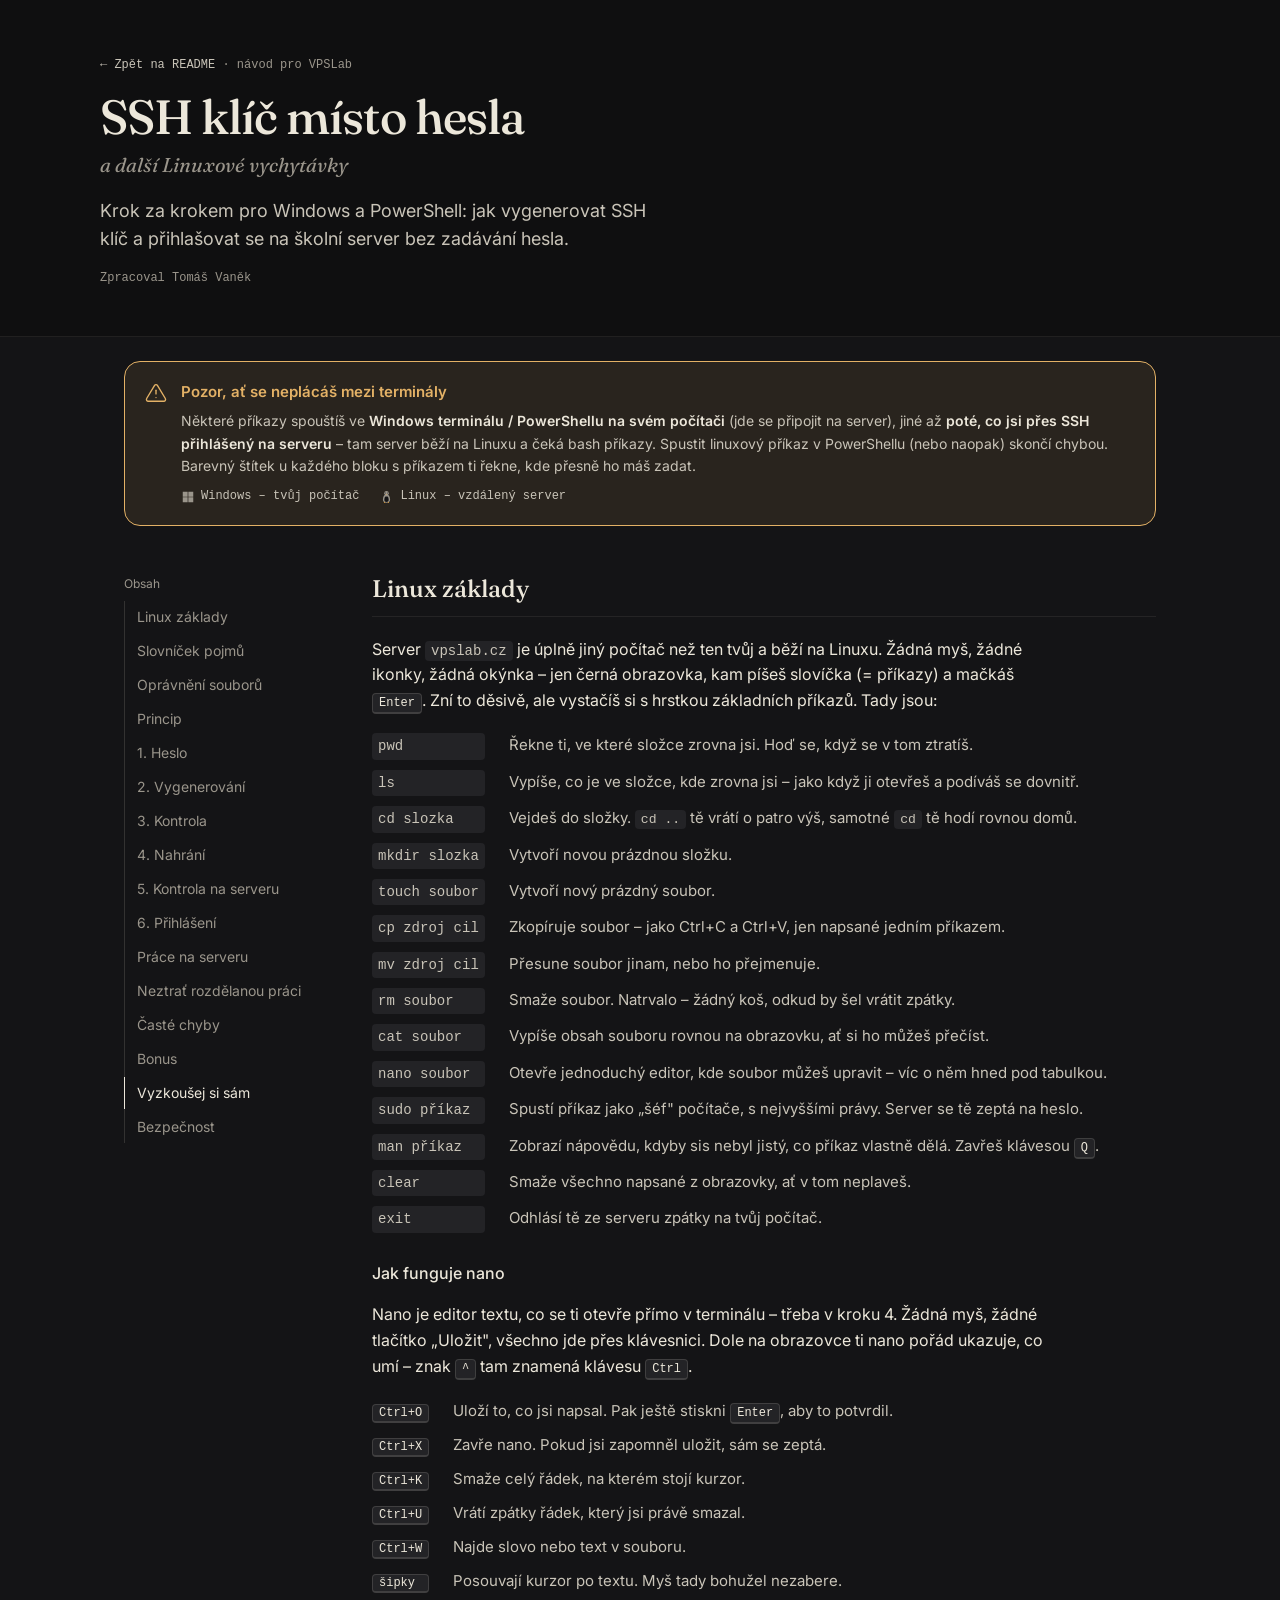
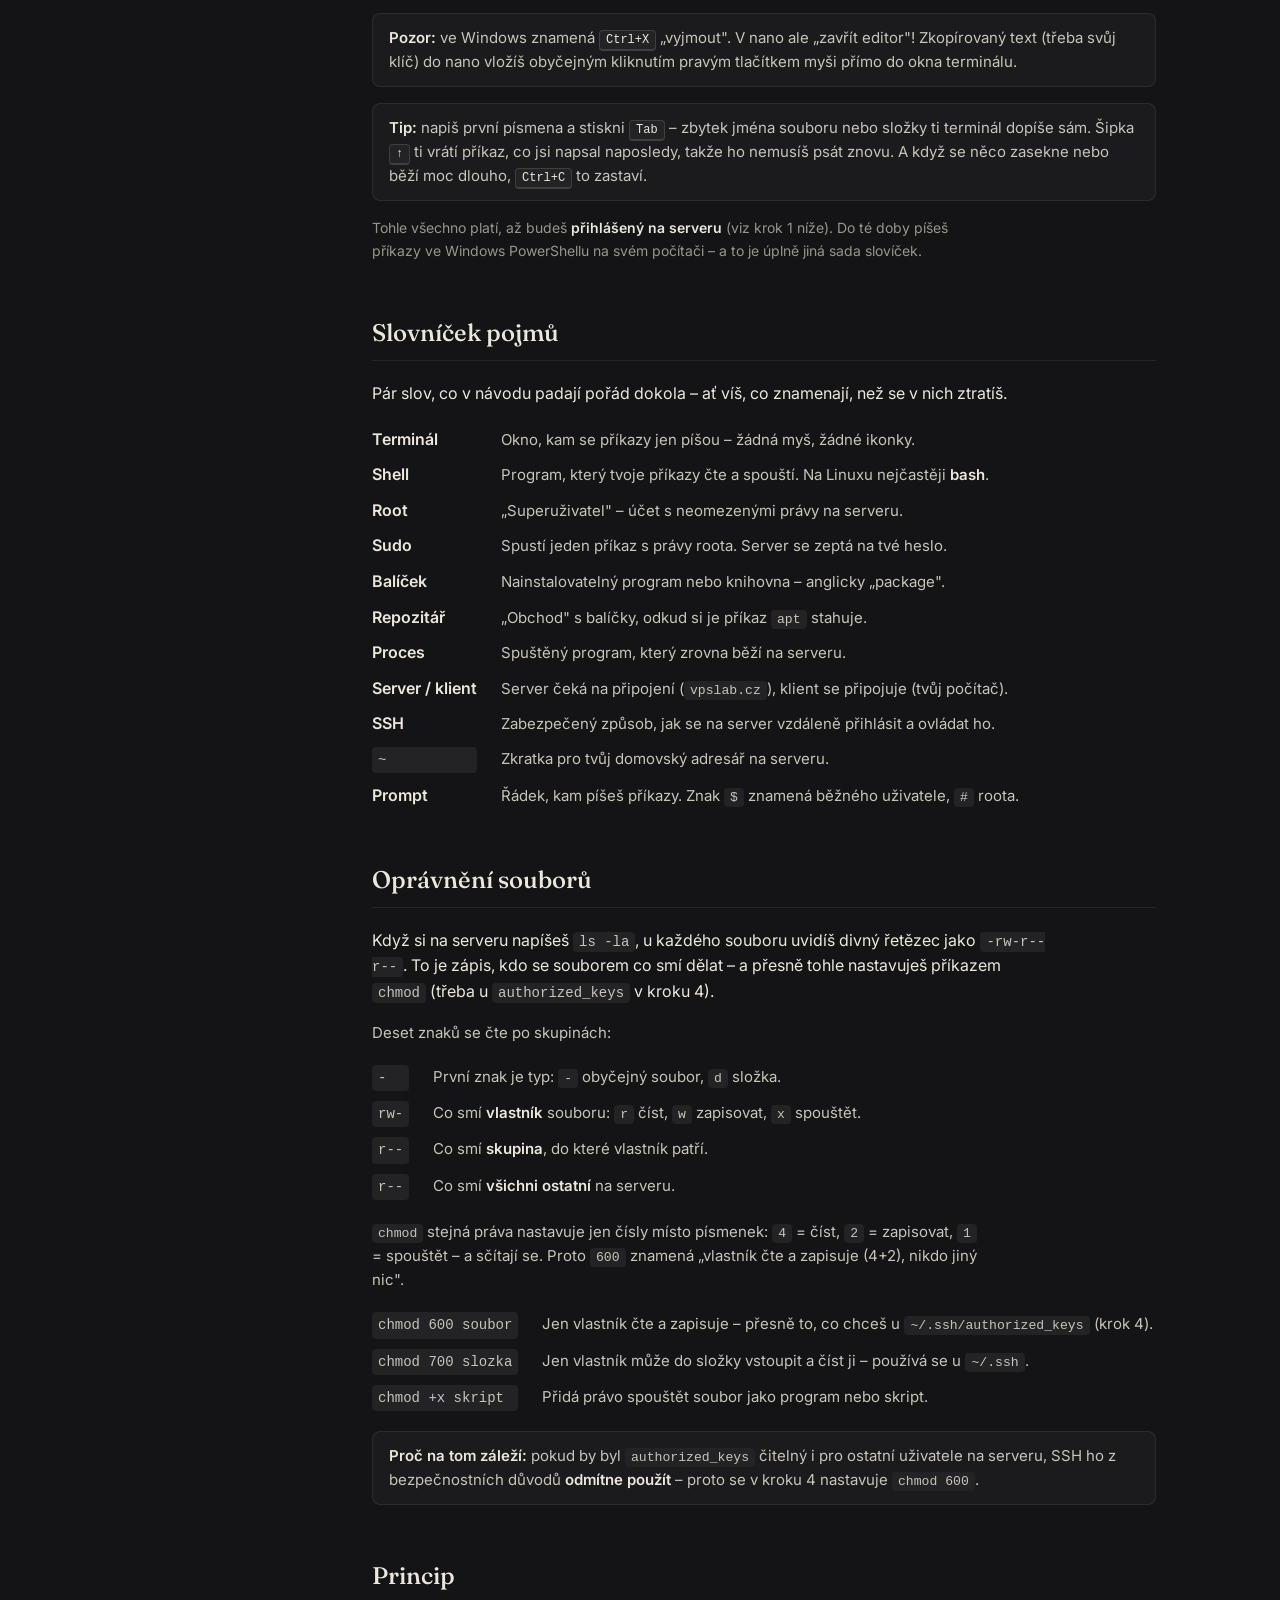
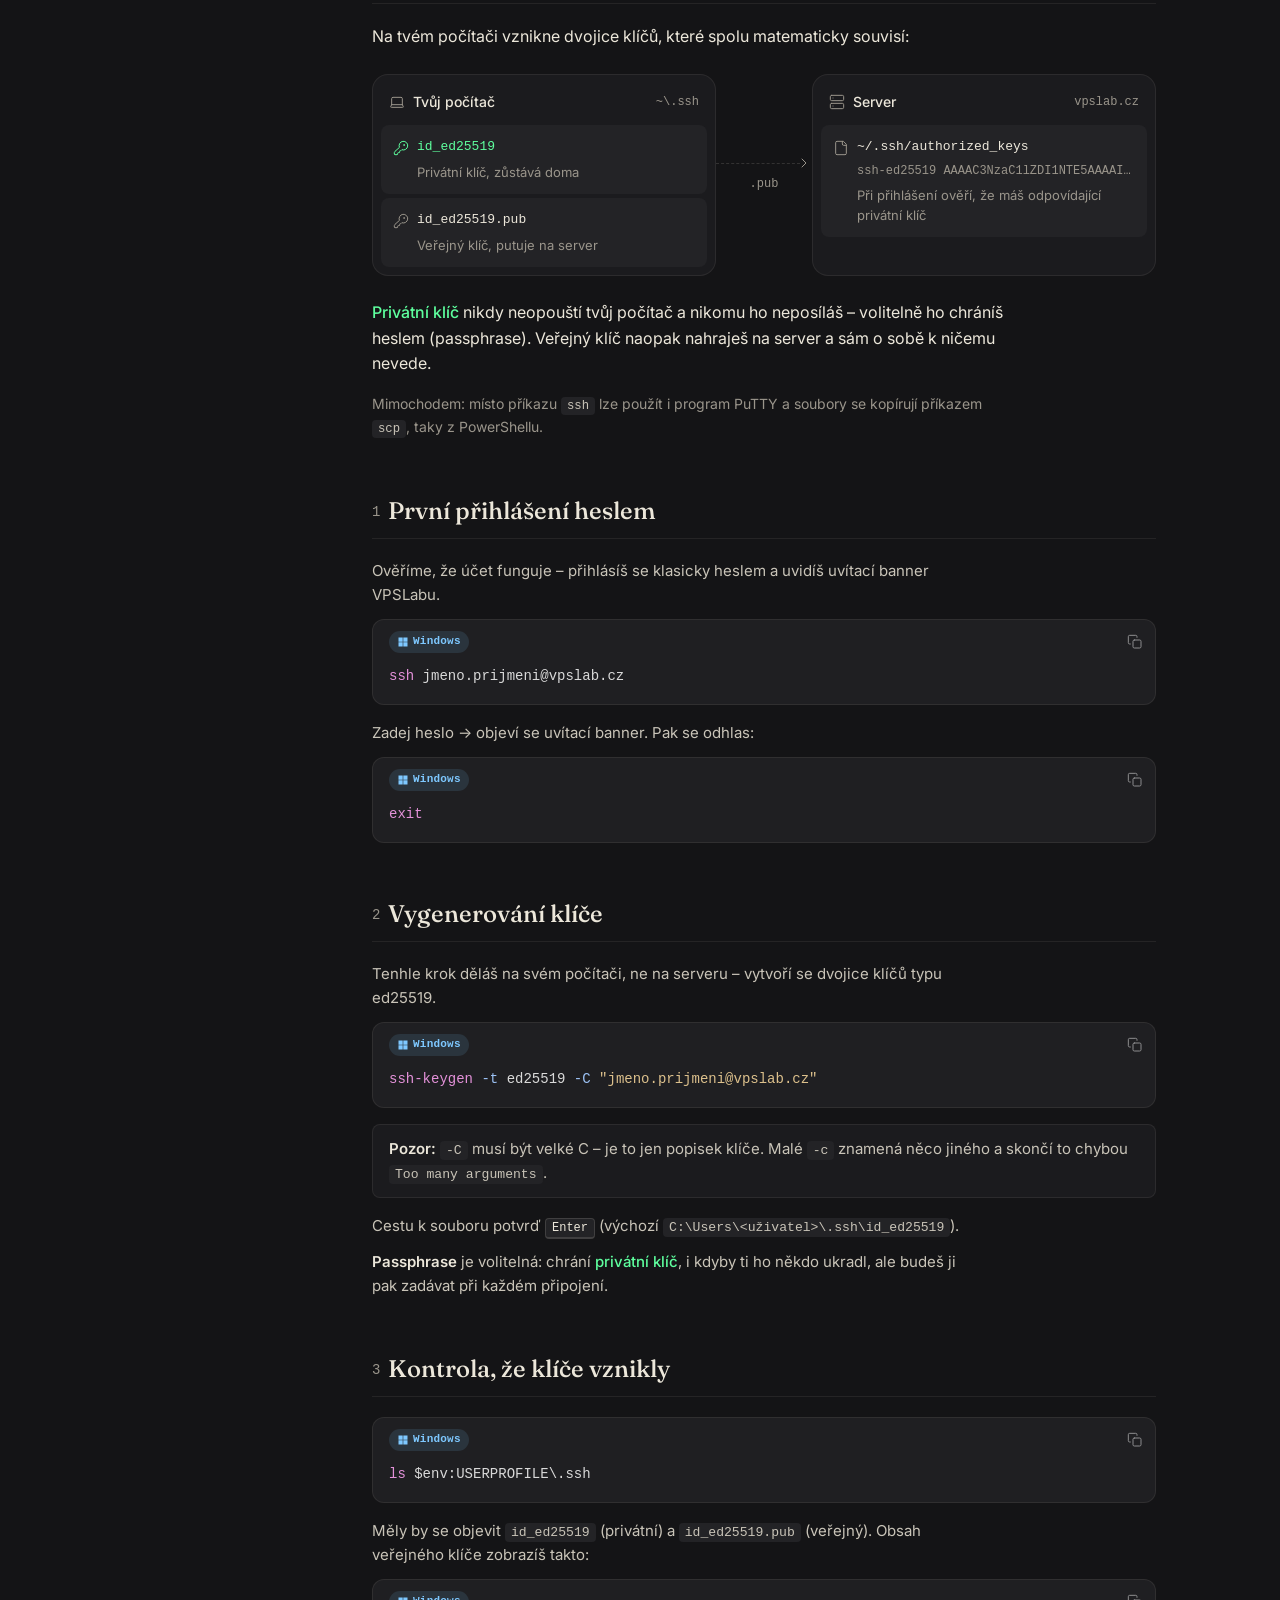
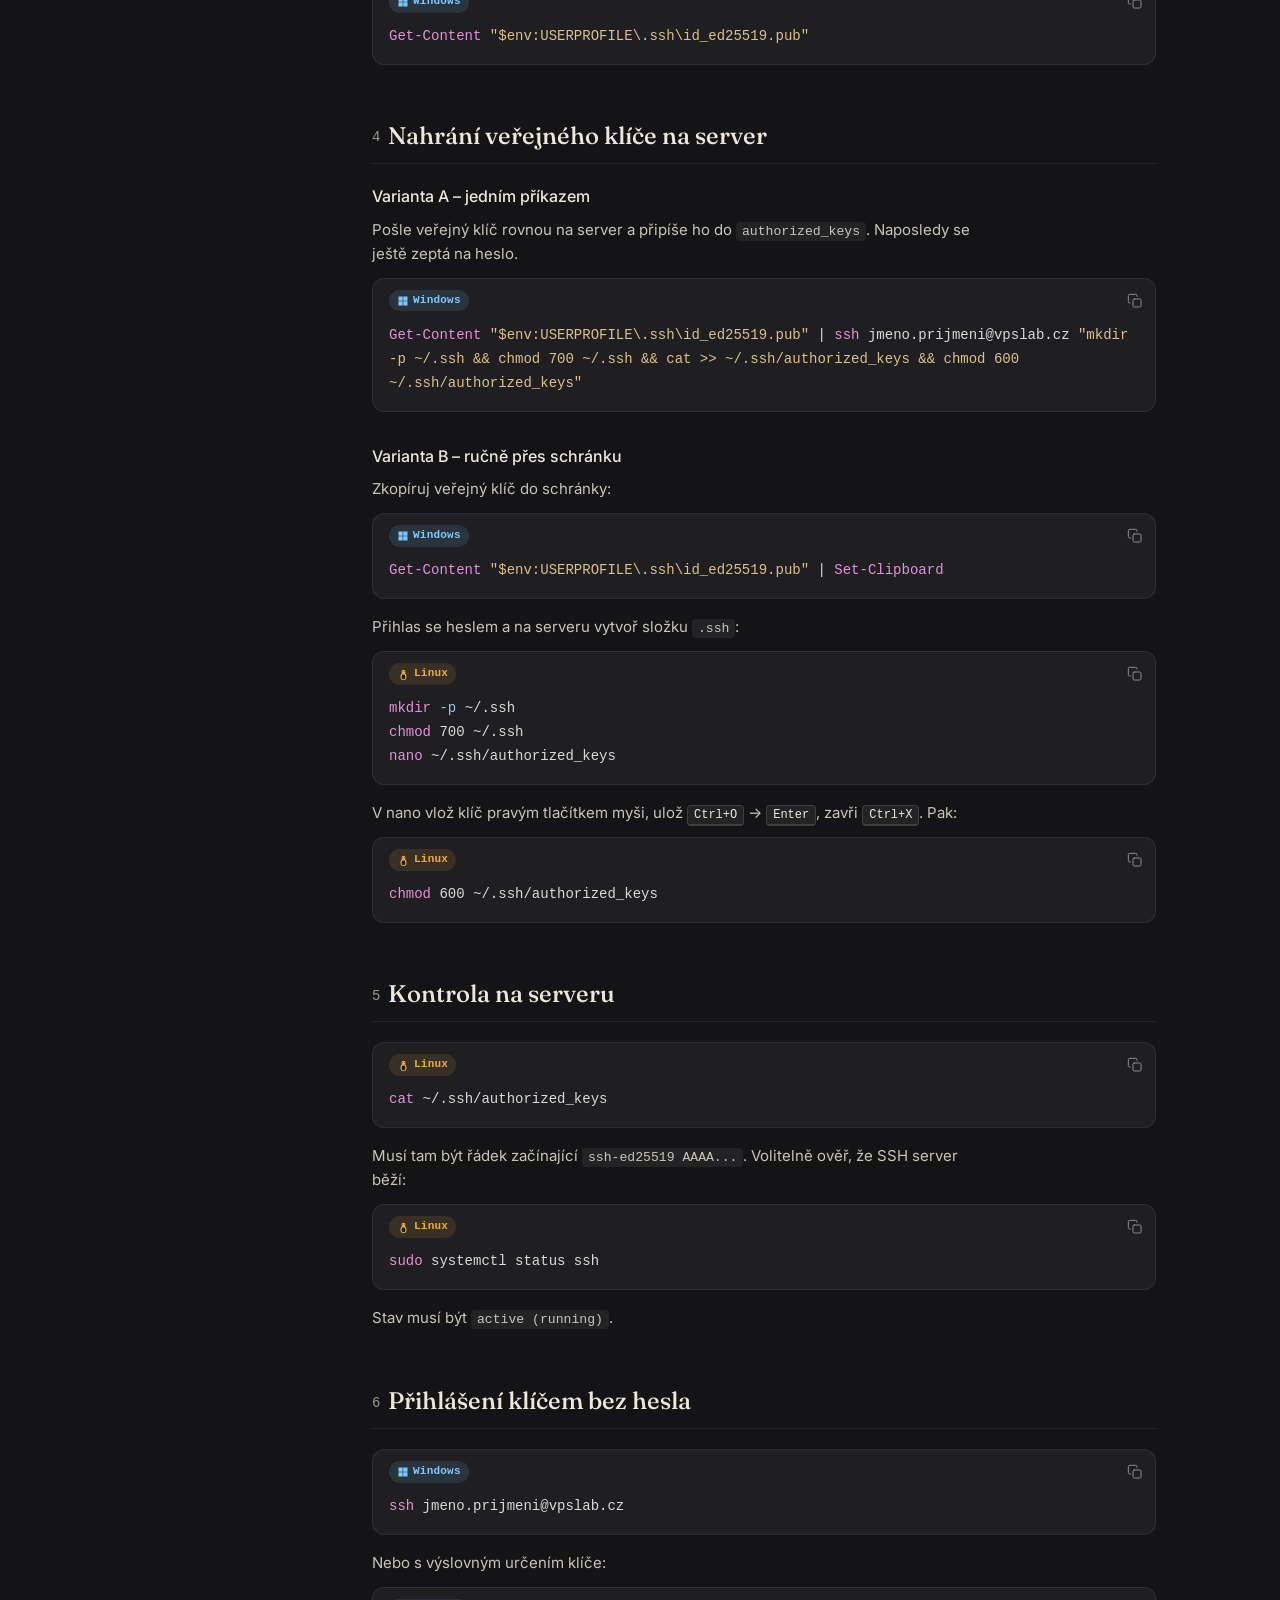
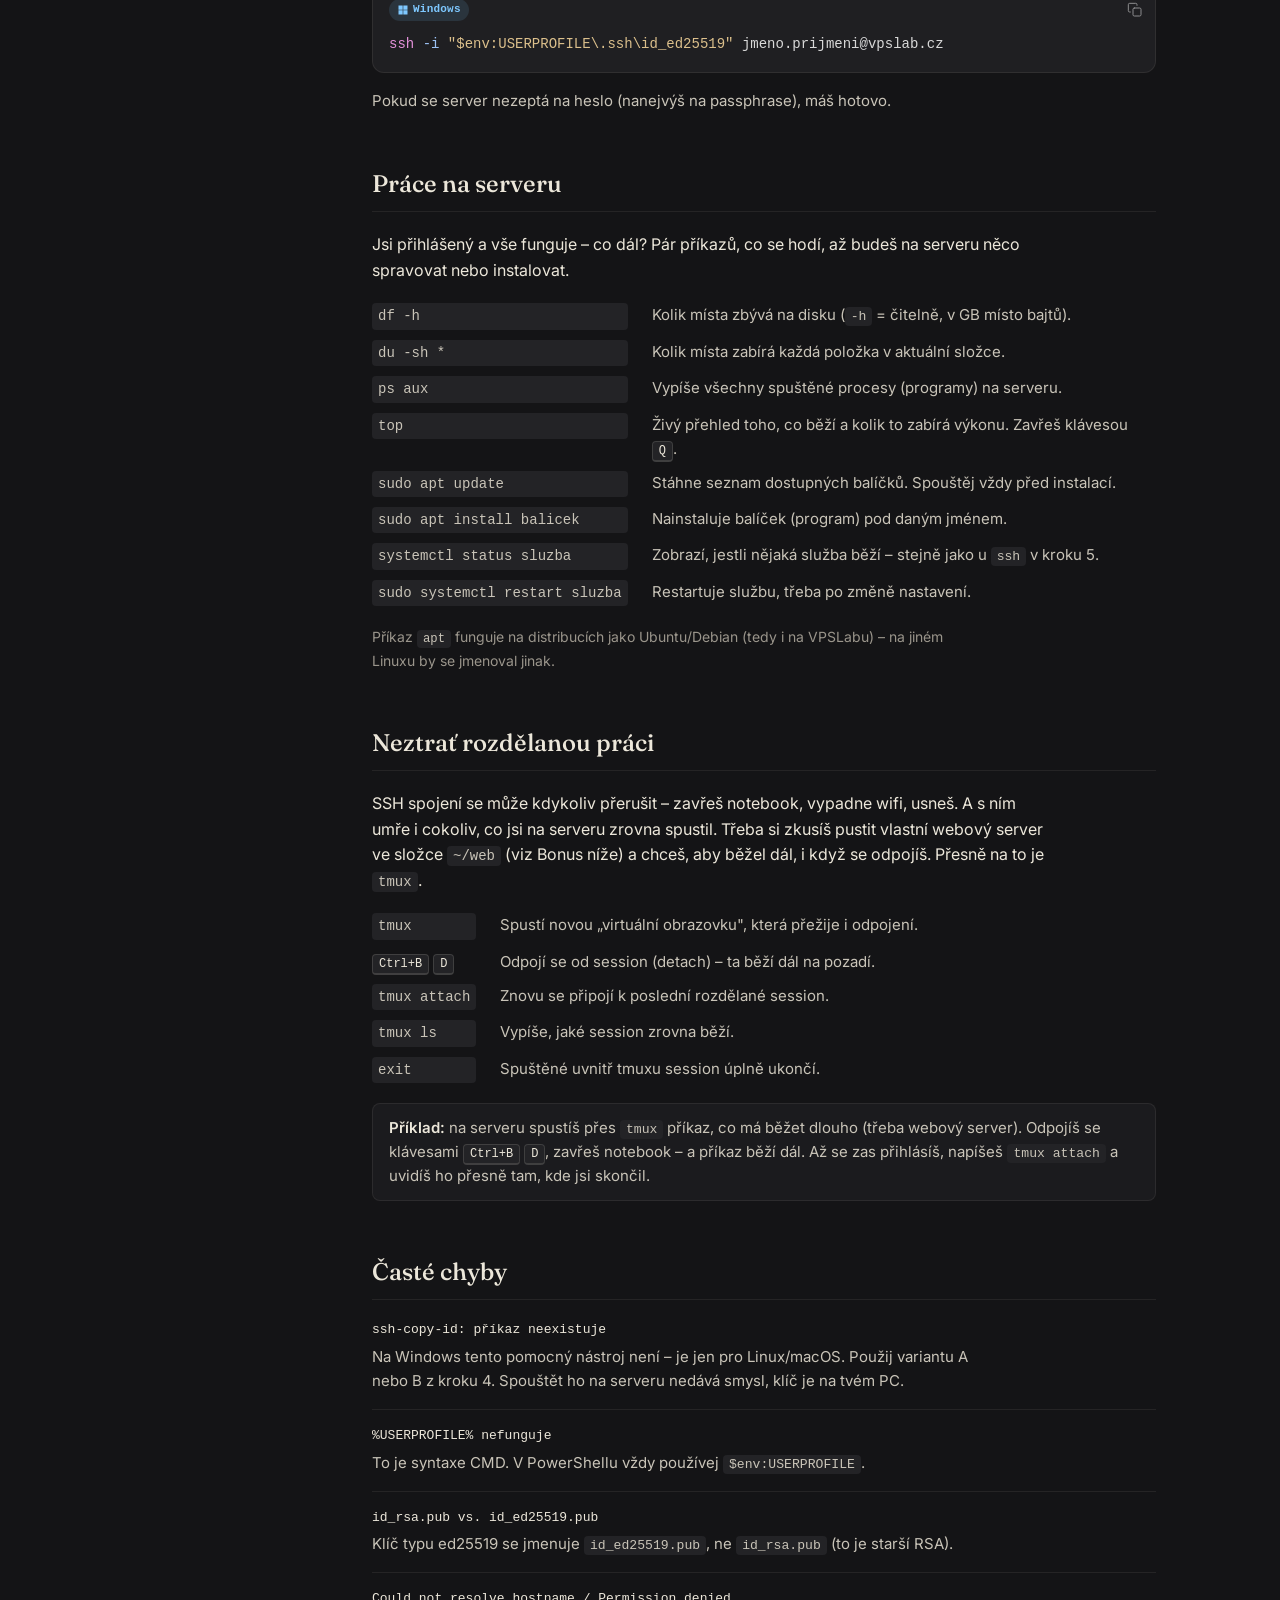
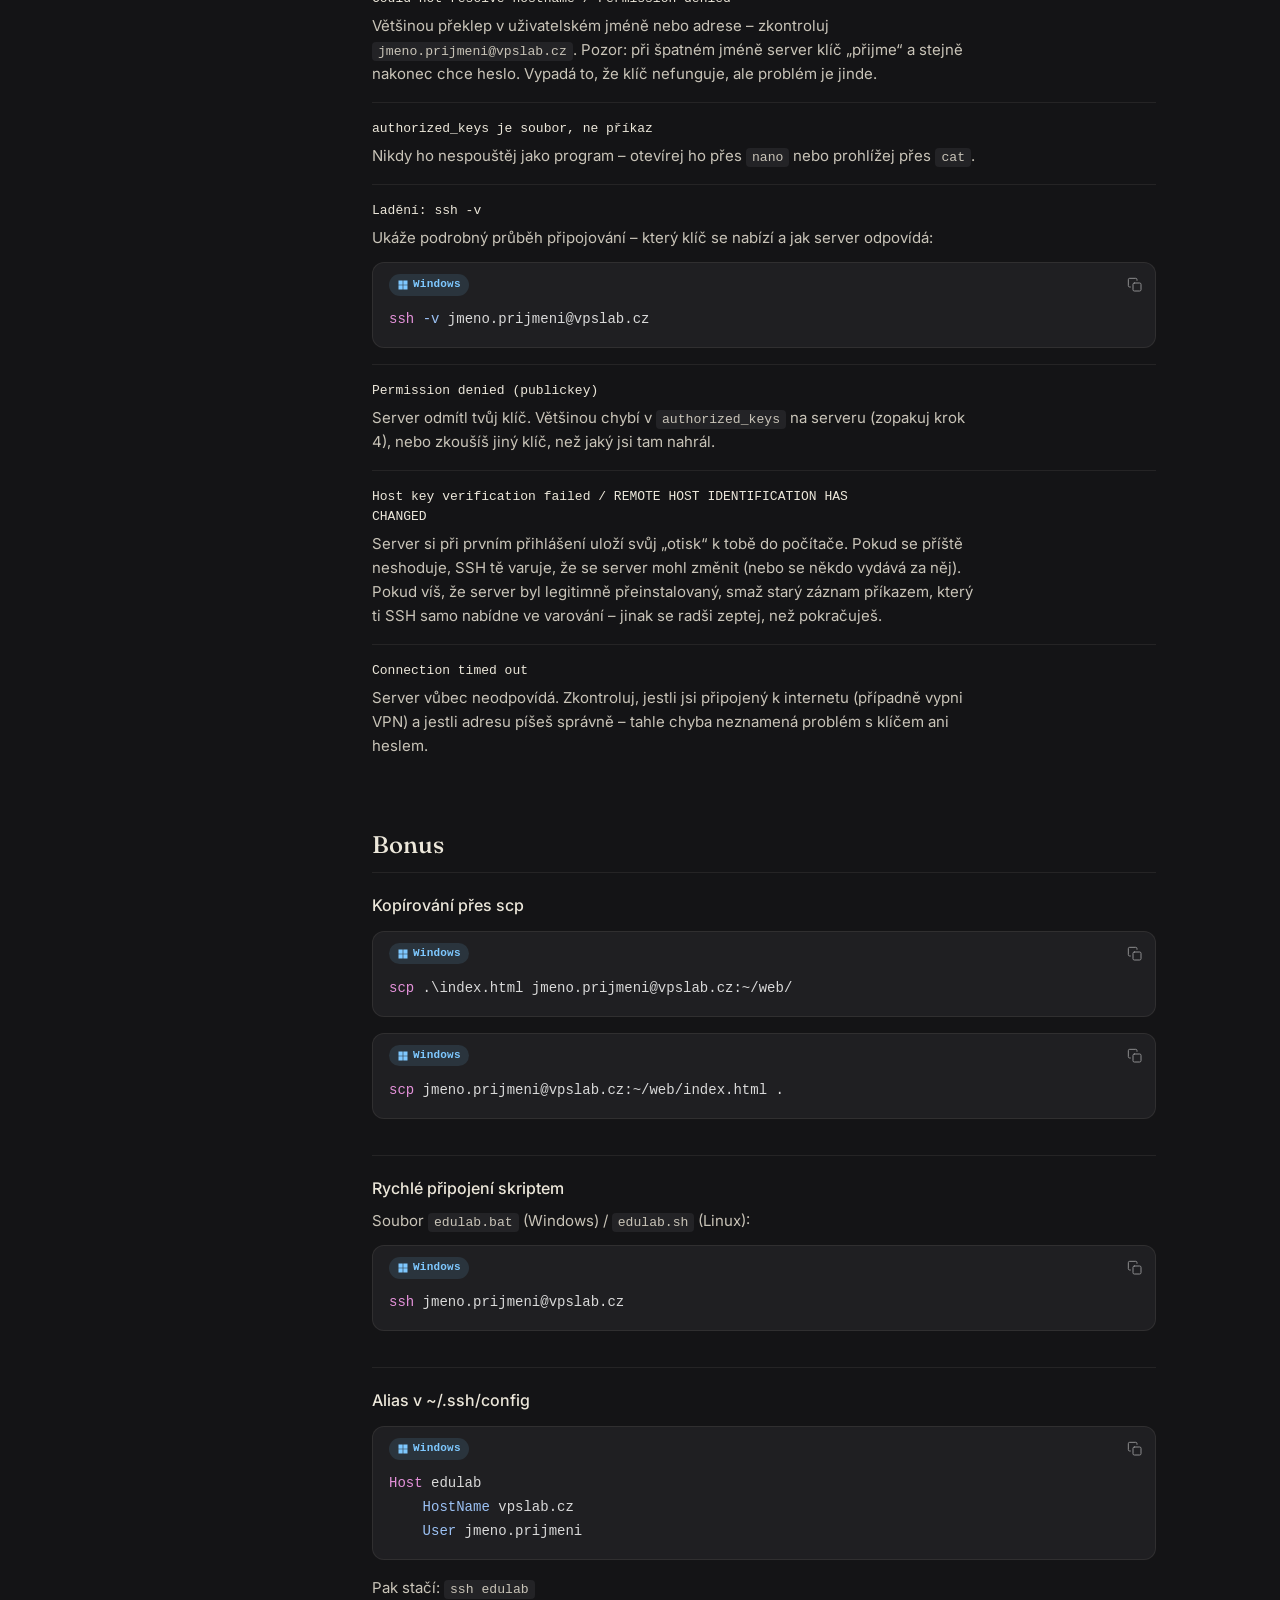
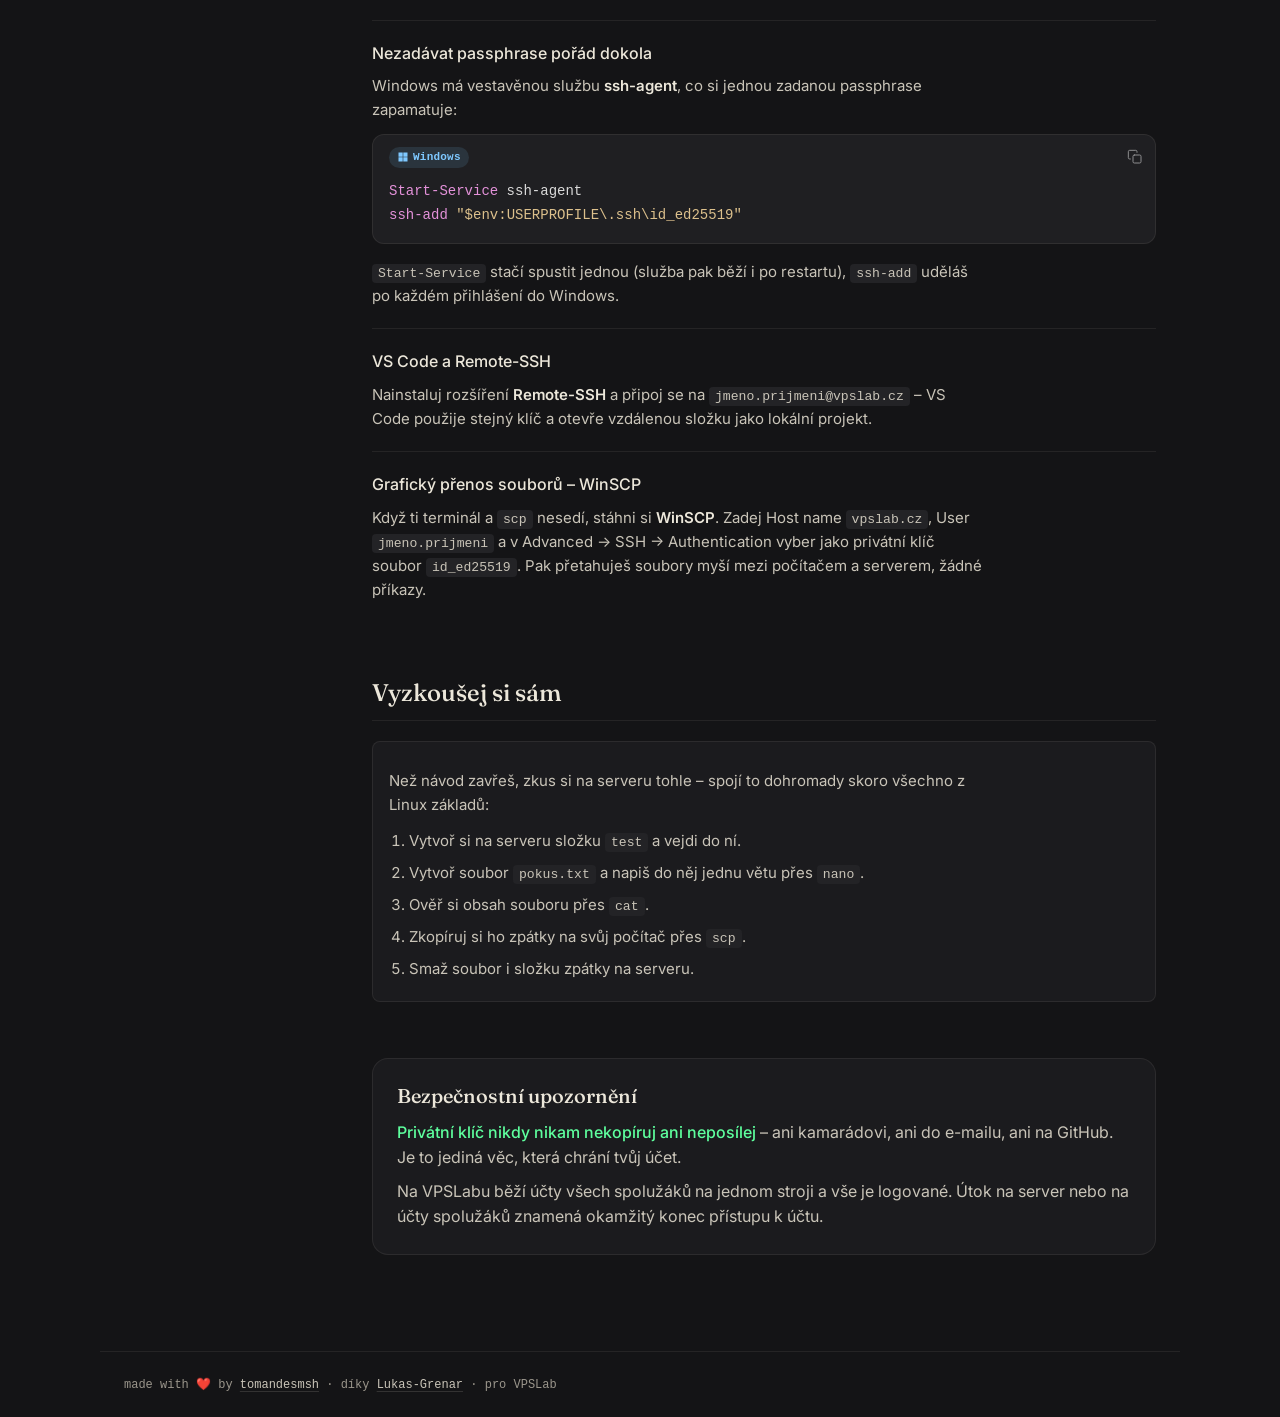
==== SSHKeys.html @ 783a57ec "Add tmux, ssh-agent, WinSCP, and a practice exercise section New "Neztrať rozdělanou práci" section " ====
<!DOCTYPE html>
<html lang="cs">
<head>
<meta charset="utf-8">
<meta name="viewport" content="width=device-width, initial-scale=1">
<title>SSH bez hesla</title>
<link rel="icon" type="image/svg+xml" href="favicon.svg">
<link rel="stylesheet" href="https://fonts.googleapis.com/css2?family=Fraunces:opsz,wght@9..144,500&family=Inter:wght@400;500;600&display=swap">
<style>
  :root{
    /* neutrální rampa, lehce teplá jako papírový tahák */
    --bg:#141416;
    --band:#0f0f10;
    --surface:#1b1b1e;
    --surface-2:#232326;
    --line:rgba(236,231,218,0.08);
    --line-strong:rgba(236,231,218,0.14);
    --text:#ece7da;
    --text-soft:#c9c4b8;
    --muted:#9a958b;

    /* podpis: zelená = privátní klíč, nic jiného */
    --priv:#5eff9e;
    --warn:#e3b166;
    --warn-soft:rgba(227,177,102,0.10);

    --code-bg:#1f1f22;
    --code-text:#d9d9d9;
    --code-muted:#8d8d8f;
    --code-kw:#e391d9;
    --code-flag:#9cc2f5;
    --code-str:#dcc08c;

    --max:1080px;
    --ease:cubic-bezier(0.22, 1, 0.36, 1);

    --sans:'Inter','Segoe UI', system-ui, sans-serif;
    --serif:'Fraunces', Georgia, serif;
    --mono:ui-monospace,'Cascadia Code', Consolas, monospace;
  }

  *{box-sizing:border-box;}
  html{background:var(--bg); scroll-behavior:smooth;}
  body{
    background:var(--bg);
    color:var(--text);
    font-family:var(--sans);
    font-size:16px;
    line-height:1.6;
    margin:0;
    -webkit-font-smoothing:antialiased;
  }

  a{color:var(--text); text-decoration-color:var(--line-strong); text-underline-offset:3px; transition:text-decoration-color .15s var(--ease);}
  a:hover{text-decoration-color:var(--text);}
  a:focus-visible, button:focus-visible{
    outline:2px solid var(--text);
    outline-offset:2px;
    border-radius:4px;
  }

  h1,h2,h3{
    font-family:var(--serif);
    font-weight:500;
    text-wrap:balance;
    color:var(--text);
    margin:0;
  }

  code.path{
    font-family:var(--mono);
    font-size:0.875em;
    background:var(--surface-2);
    padding:2px 6px;
    border-radius:4px;
    color:var(--text-soft);
  }

  kbd{
    font-family:var(--mono);
    font-size:12px;
    line-height:1;
    color:var(--text);
    background:var(--surface-2);
    border:1px solid var(--line-strong);
    border-bottom-width:2px;
    border-radius:4px;
    padding:2px 6px;
    white-space:nowrap;
  }

  /* ---------- hero band ---------- */
  .band{
    background:var(--band);
    border-bottom:1px solid var(--line);
    padding:56px 24px 48px;
  }
  .band-inner{
    max-width:var(--max);
    margin:0 auto;
  }
  .eyebrow{
    font-family:var(--mono);
    font-size:12px;
    color:var(--muted);
    margin:0 0 16px;
  }
  .eyebrow a{color:var(--text-soft); text-decoration:none;}
  .eyebrow a:hover{color:var(--text);}
  h1.title{
    font-size:clamp(36px, 4.4vw, 48px);
    line-height:1.08;
    letter-spacing:-0.02em;
    margin-bottom:6px;
  }
  p.subtitle{
    font-family:var(--serif);
    font-weight:400;
    font-style:italic;
    font-size:20px;
    color:var(--muted);
    margin:0 0 16px;
  }
  p.lede{
    font-size:18px;
    line-height:28px;
    color:var(--text-soft);
    max-width:36rem;
    margin:0;
  }
  p.byline{
    font-family:var(--mono);
    font-size:12px;
    color:var(--muted);
    margin:16px 0 0;
  }

  /* ---------- layout shell ---------- */
  .shell{
    display:grid;
    grid-template-columns: 200px minmax(0,1fr);
    gap:48px;
    max-width:var(--max);
    margin:0 auto;
    padding:48px 24px 96px;
    align-items:start;
  }
  @media (max-width: 880px){
    .shell{grid-template-columns:minmax(0,1fr); gap:32px; padding-top:32px;}
  }

  nav.toc{
    position:sticky;
    top:24px;
  }
  nav.toc .toc-label{
    font-size:12px;
    color:var(--muted);
    margin:0 0 8px;
  }
  nav.toc ol{
    list-style:none;
    margin:0;
    padding:0;
    display:flex;
    flex-direction:column;
    gap:2px;
    border-left:1px solid var(--line-strong);
  }
  nav.toc li{margin:0;}
  nav.toc a{
    display:block;
    font-size:14px;
    line-height:20px;
    padding:6px 0 6px 12px;
    margin-left:-1px;
    border-left:1px solid transparent;
    color:var(--muted);
    text-decoration:none;
    transition:color .15s var(--ease), border-color .15s var(--ease);
  }
  nav.toc a:hover{color:var(--text-soft);}
  nav.toc li.active a{
    color:var(--text);
    border-left-color:var(--text);
  }
  @media (max-width: 880px){
    nav.toc{position:static;}
    nav.toc ol{display:block; columns:2; column-gap:24px;}
  }

  main{min-width:0;}

  section{margin-top:56px; scroll-margin-top:24px;}
  section:first-child{margin-top:0;}
  section h2{
    font-size:24px;
    line-height:1.25;
    margin:0 0 20px;
    padding-bottom:12px;
    border-bottom:1px solid var(--line);
  }
  .num{
    font-family:var(--mono);
    font-size:14px;
    color:var(--muted);
    margin-right:8px;
    font-variant-numeric:tabular-nums;
    vertical-align:middle;
  }

  p{max-width:68ch;}
  ul{padding-left:20px;}
  li{margin-bottom:8px;}
  strong{color:var(--text); font-weight:600;}
  strong.priv{color:var(--priv); font-weight:500;}
  .aside{color:var(--muted); font-size:14px;}

  /* ---------- principle diagram (hlavní moment stránky) ---------- */
  .diagram{
    display:grid;
    grid-template-columns:minmax(0,1fr) 96px minmax(0,1fr);
    align-items:stretch;
    margin:24px 0 24px;
  }
  .machine{
    min-width:0;
    background:var(--surface);
    border:1px solid var(--line);
    border-radius:16px;
    padding:8px;
  }
  .machine-head{
    display:flex;
    align-items:center;
    gap:8px;
    padding:8px 8px 12px;
    font-size:14px;
    font-weight:500;
    color:var(--text);
  }
  .machine-head svg{color:var(--muted); flex:none;}
  .machine-head .host{margin-left:auto; font-family:var(--mono); font-size:12px; font-weight:400; color:var(--muted);}
  .file{
    background:var(--surface-2);
    border-radius:8px;
    padding:12px;
  }
  .file + .file{margin-top:4px;}
  .file-name{
    display:flex;
    align-items:center;
    gap:8px;
    font-family:var(--mono);
    font-size:13px;
    color:var(--text);
  }
  .file-name svg{flex:none; color:var(--muted);}
  .file.priv .file-name, .file.priv .file-name svg{color:var(--priv);}
  .file-note{
    font-size:13px;
    line-height:20px;
    color:var(--muted);
    margin:4px 0 0 24px;
  }
  .file-blob{
    font-family:var(--mono);
    font-size:12px;
    color:var(--muted);
    margin:4px 0 0 24px;
    white-space:nowrap;
    overflow:hidden;
    text-overflow:ellipsis;
  }
  .transfer{
    align-self:center;
    display:flex;
    flex-direction:column;
    align-items:center;
    gap:4px;
    color:var(--muted);
    font-family:var(--mono);
    font-size:12px;
    text-align:center;
  }
  .transfer .line{
    width:100%;
    display:flex;
    align-items:center;
  }
  .transfer .line::before{
    content:"";
    flex:1;
    border-top:1px dashed var(--line-strong);
  }
  .transfer .line svg{flex:none; margin-left:-4px;}
  @media (max-width: 640px){
    .diagram{grid-template-columns:minmax(0,1fr); gap:8px;}
    .transfer{flex-direction:row; justify-content:center; padding:4px 0;}
    .transfer .line{width:auto; transform:rotate(90deg);}
    .transfer .line::before{width:24px; flex:none;}
  }

  /* ---------- steps ---------- */
  .step{margin-bottom:32px;}
  .step:last-child{margin-bottom:0;}
  .step h3{
    font-family:var(--sans);
    font-weight:500;
    font-size:16px;
    margin:0 0 8px;
  }
  p.note{color:var(--text-soft); margin:0 0 12px; font-size:15px;}

  /* ---------- callouts ---------- */
  .callout{
    background:var(--surface);
    border:1px solid var(--line);
    padding:12px 16px;
    border-radius:8px;
    font-size:15px;
    color:var(--text-soft);
    margin:12px 0 16px;
  }

  /* ---------- Linux basics cheatsheet ---------- */
  .cmd-table{
    display:grid;
    grid-template-columns:auto 1fr;
    gap:10px 24px;
    margin:20px 0;
    align-items:baseline;
  }
  .cmd-table code.path{white-space:nowrap;}
  .cmd-table span{font-size:15px; color:var(--text-soft);}
  @media (max-width:560px){
    .cmd-table{grid-template-columns:1fr;}
    .cmd-table code.path{margin-top:6px;}
  }

  /* ---------- Windows/Linux mix-up warning ---------- */
  .os-warning{
    max-width:var(--max);
    margin:24px auto 0;
    padding:0 24px;
  }
  .os-warning .inner{
    display:flex;
    gap:14px;
    align-items:flex-start;
    background:var(--warn-soft);
    border:1px solid var(--warn);
    border-radius:16px;
    padding:18px 20px;
  }
  .os-warning .inner > svg{flex:none; margin-top:2px; color:var(--warn);}
  .os-warning h2{
    font-family:var(--sans);
    font-weight:600;
    font-size:15px;
    color:var(--warn);
    margin:0 0 6px;
  }
  .os-warning p{
    margin:0;
    font-size:14px;
    color:var(--text-soft);
    max-width:none;
  }
  .os-warning .legend{
    display:flex;
    gap:20px;
    margin-top:10px;
    flex-wrap:wrap;
  }
  .os-warning .legend span{
    display:inline-flex;
    align-items:center;
    gap:6px;
    font-family:var(--mono);
    font-size:12px;
    color:var(--text-soft);
  }
  .os-warning .legend svg{margin-top:0; color:var(--muted);}

  /* ---------- code block ---------- */
  .codeblock{
    background:var(--code-bg);
    border:1px solid var(--line);
    border-radius:12px;
    overflow:hidden;
    margin:12px 0 16px;
  }
  .codeblock .bar{
    display:flex;
    align-items:center;
    justify-content:space-between;
    padding:4px 4px 0 16px;
    height:40px;
    font-size:12px;
    color:var(--code-muted);
  }
  .codeblock .bar .tag{
    display:flex;
    align-items:center;
    gap:8px;
    font-family:var(--mono);
  }
  .codeblock .bar .tag .os-badge{
    display:inline-flex;
    align-items:center;
    gap:4px;
    padding:2px 8px;
    border-radius:999px;
    font-size:11px;
    font-weight:600;
    letter-spacing:0.02em;
  }
  .codeblock .bar .tag .os-badge.win{color:#7ec8ff; background:rgba(126,200,255,0.12);}
  .codeblock .bar .tag .os-badge.linux{color:#f2a93b; background:rgba(242,169,59,0.12);}
  .codeblock .bar .icons{display:flex; gap:4px;}
  .icon-btn{
    background:none;
    border:none;
    color:var(--code-muted);
    cursor:pointer;
    width:32px;
    height:32px;
    border-radius:8px;
    display:flex;
    align-items:center;
    justify-content:center;
    transition:color .15s var(--ease), background-color .15s var(--ease), transform .15s var(--ease);
  }
  .icon-btn:hover{color:var(--code-text); background:rgba(255,255,255,0.06);}
  .icon-btn:active{transform:scale(0.97);}
  .icon-btn.copied{color:var(--text);}
  .codeblock pre{
    margin:0;
    padding:4px 16px 16px;
    white-space:pre-wrap;
    word-break:break-word;
    font-family:var(--mono);
    font-size:14px;
    line-height:24px;
    color:var(--code-text);
  }
  .codeblock .k{color:var(--code-kw);}
  .codeblock .f{color:var(--code-flag);}
  .codeblock .s{color:var(--code-str);}
  .codeblock .m{color:var(--code-muted);}

  /* ---------- errors ---------- */
  .error-item{
    padding:16px 0;
    border-bottom:1px solid var(--line);
  }
  .error-item:first-of-type{padding-top:0;}
  .error-item:last-child{border-bottom:none;}
  .error-item .msg{
    font-family:var(--mono);
    font-size:13px;
    color:var(--text);
    margin:0 0 4px;
  }
  .error-item p{margin:0; font-size:15px; color:var(--text-soft);}
  .error-item .codeblock{margin-top:12px; margin-bottom:0;}

  /* ---------- bonus list ---------- */
  .bonus-card{
    padding:20px 0;
    border-bottom:1px solid var(--line);
  }
  .bonus-card:first-child{padding-top:0;}
  .bonus-card:last-child{border-bottom:none;}
  .bonus-card h3{font-family:var(--sans); font-weight:500; font-size:16px; margin:0 0 8px;}
  .bonus-card p{font-size:15px; color:var(--text-soft); margin:0;}
  .bonus-card .codeblock + p{margin-top:12px;}
  .bonus-card h3 + p{margin-bottom:12px;}
  .bonus-card h3 + p:last-child{margin-bottom:0;}

  /* ---------- final security note ---------- */
  .security{
    margin-top:56px;
    background:var(--surface);
    border:1px solid var(--line);
    border-radius:16px;
    padding:24px;
  }
  .security h2{border:none; padding:0; margin-bottom:12px; font-size:20px;}
  .security p{color:var(--text-soft); margin:0 0 8px; max-width:none;}
  .security p:last-child{margin-bottom:0;}

  footer{
    max-width:var(--max);
    margin:0 auto;
    padding:24px;
    color:var(--muted);
    font-family:var(--mono);
    font-size:12px;
    border-top:1px solid var(--line);
  }
  footer a{color:var(--text-soft);}

  @media (prefers-reduced-motion: reduce){
    *{transition:none !important; animation:none !important;}
    html{scroll-behavior:auto;}
  }
</style>
</head>
<body>

<div class="band">
  <div class="band-inner">
    <p class="eyebrow"><a href="index.html">&larr; Zpět na README</a> · návod pro VPSLab</p>
    <h1 class="title">SSH klíč místo hesla</h1>
    <p class="subtitle">a další Linuxové vychytávky</p>
    <p class="lede">Krok za krokem pro Windows a PowerShell: jak vygenerovat SSH klíč a přihlašovat se na školní server bez zadávání hesla.</p>
    <p class="byline">Zpracoval Tomáš Vaněk</p>
  </div>
</div>

<div class="os-warning">
  <div class="inner">
    <svg width="22" height="22" viewBox="0 0 24 24" fill="none" stroke="currentColor" stroke-width="1.5" stroke-linecap="round" stroke-linejoin="round" aria-hidden="true"><path d="M10.29 3.86L1.82 18a2 2 0 0 0 1.71 3h16.94a2 2 0 0 0 1.71-3L13.71 3.86a2 2 0 0 0-3.42 0z"></path><line x1="12" y1="9" x2="12" y2="13"></line><line x1="12" y1="17" x2="12.01" y2="17"></line></svg>
    <div>
      <h2>Pozor, ať se neplácáš mezi terminály</h2>
      <p>Některé příkazy spouštíš ve <strong>Windows terminálu / PowerShellu na svém počítači</strong> (jde se připojit na server), jiné až <strong>poté, co jsi přes SSH přihlášený na serveru</strong> – tam server běží na Linuxu a čeká bash příkazy. Spustit linuxový příkaz v PowerShellu (nebo naopak) skončí chybou. Barevný štítek u každého bloku s příkazem ti řekne, kde přesně ho máš zadat.</p>
      <div class="legend">
        <span>
          <svg width="14" height="14" viewBox="0 0 24 24" fill="currentColor" aria-hidden="true"><path d="M3 3h8.4v8.4H3V3zm9.6 0H21v8.4h-8.4V3zM3 12.6h8.4V21H3v-8.4zm9.6 0H21V21h-8.4v-8.4z"></path></svg>
          Windows – tvůj počítač
        </span>
        <span>
          <svg width="15" height="15" viewBox="0 0 24 24" aria-hidden="true"><path d="M8.3 10c-1.3 2-2 4.3-2 6.8 0 3.3 2.4 5.2 5.7 5.2s5.7-1.9 5.7-5.2c0-2.5-.7-4.8-2-6.8-1.1-.7-2.3-1-3.7-1s-2.6.3-3.7 1z" fill="currentColor"></path><circle cx="12" cy="6.8" r="3.6" fill="currentColor"></circle><path d="M9.4 12.8c-.6 1.4-.9 3-.9 4.4 0 2.2 1.4 3.6 3.5 3.6s3.5-1.4 3.5-3.6c0-1.4-.3-3-.9-4.4-.8-.5-1.6-.7-2.6-.7s-1.8.2-2.6.7z" style="fill:var(--bg)"></path><circle cx="10.2" cy="6.3" r="0.75" style="fill:var(--bg)"></circle><circle cx="13.8" cy="6.3" r="0.75" style="fill:var(--bg)"></circle><path d="M11.1 8.5h1.8l-.9 1.1z" fill="#f2a93b"></path><ellipse cx="9" cy="21.6" rx="1.3" ry="0.7" fill="#f2a93b"></ellipse><ellipse cx="15" cy="21.6" rx="1.3" ry="0.7" fill="#f2a93b"></ellipse></svg>
          Linux – vzdálený server
        </span>
      </div>
    </div>
  </div>
</div>

<div class="shell">
  <nav class="toc" aria-label="Obsah">
    <p class="toc-label">Obsah</p>
    <ol>
      <li><a href="#linux-zaklady">Linux základy</a></li>
      <li><a href="#slovnicek">Slovníček pojmů</a></li>
      <li><a href="#opravneni">Oprávnění souborů</a></li>
      <li><a href="#princip">Princip</a></li>
      <li><a href="#krok1">1. Heslo</a></li>
      <li><a href="#krok2">2. Vygenerování</a></li>
      <li><a href="#krok3">3. Kontrola</a></li>
      <li><a href="#krok4">4. Nahrání</a></li>
      <li><a href="#krok5">5. Kontrola na serveru</a></li>
      <li><a href="#krok6">6. Přihlášení</a></li>
      <li><a href="#sprava-serveru">Práce na serveru</a></li>
      <li><a href="#tmux">Neztrať rozdělanou práci</a></li>
      <li><a href="#chyby">Časté chyby</a></li>
      <li><a href="#bonus">Bonus</a></li>
      <li><a href="#cviceni">Vyzkoušej si sám</a></li>
      <li><a href="#bezpecnost">Bezpečnost</a></li>
    </ol>
  </nav>

  <main>

    <section id="linux-zaklady">
      <h2>Linux základy</h2>
      <p>Server <code class="path">vpslab.cz</code> je úplně jiný počítač než ten tvůj a běží na Linuxu. Žádná myš, žádné ikonky, žádná okýnka – jen černá obrazovka, kam píšeš slovíčka (= příkazy) a mačkáš <kbd>Enter</kbd>. Zní to děsivě, ale vystačíš si s hrstkou základních příkazů. Tady jsou:</p>

      <div class="cmd-table">
        <code class="path">pwd</code><span>Řekne ti, ve které složce zrovna jsi. Hoď se, když se v tom ztratíš.</span>
        <code class="path">ls</code><span>Vypíše, co je ve složce, kde zrovna jsi – jako když ji otevřeš a podíváš se dovnitř.</span>
        <code class="path">cd slozka</code><span>Vejdeš do složky. <code class="path">cd ..</code> tě vrátí o patro výš, samotné <code class="path">cd</code> tě hodí rovnou domů.</span>
        <code class="path">mkdir slozka</code><span>Vytvoří novou prázdnou složku.</span>
        <code class="path">touch soubor</code><span>Vytvoří nový prázdný soubor.</span>
        <code class="path">cp zdroj cil</code><span>Zkopíruje soubor – jako Ctrl+C a Ctrl+V, jen napsané jedním příkazem.</span>
        <code class="path">mv zdroj cil</code><span>Přesune soubor jinam, nebo ho přejmenuje.</span>
        <code class="path">rm soubor</code><span>Smaže soubor. Natrvalo – žádný koš, odkud by šel vrátit zpátky.</span>
        <code class="path">cat soubor</code><span>Vypíše obsah souboru rovnou na obrazovku, ať si ho můžeš přečíst.</span>
        <code class="path">nano soubor</code><span>Otevře jednoduchý editor, kde soubor můžeš upravit – víc o něm hned pod tabulkou.</span>
        <code class="path">sudo příkaz</code><span>Spustí příkaz jako „šéf" počítače, s nejvyššími právy. Server se tě zeptá na heslo.</span>
        <code class="path">man příkaz</code><span>Zobrazí nápovědu, kdyby sis nebyl jistý, co příkaz vlastně dělá. Zavřeš klávesou <kbd>Q</kbd>.</span>
        <code class="path">clear</code><span>Smaže všechno napsané z obrazovky, ať v tom neplaveš.</span>
        <code class="path">exit</code><span>Odhlásí tě ze serveru zpátky na tvůj počítač.</span>
      </div>

      <h3 style="font-family:var(--sans); font-weight:500; font-size:16px; margin:28px 0 12px;">Jak funguje nano</h3>
      <p>Nano je editor textu, co se ti otevře přímo v terminálu – třeba v kroku 4. Žádná myš, žádné tlačítko „Uložit", všechno jde přes klávesnici. Dole na obrazovce ti nano pořád ukazuje, co umí – znak <kbd>^</kbd> tam znamená klávesu <kbd>Ctrl</kbd>.</p>
      <div class="cmd-table">
        <kbd>Ctrl+O</kbd><span>Uloží to, co jsi napsal. Pak ještě stiskni <kbd>Enter</kbd>, aby to potvrdil.</span>
        <kbd>Ctrl+X</kbd><span>Zavře nano. Pokud jsi zapomněl uložit, sám se zeptá.</span>
        <kbd>Ctrl+K</kbd><span>Smaže celý řádek, na kterém stojí kurzor.</span>
        <kbd>Ctrl+U</kbd><span>Vrátí zpátky řádek, který jsi právě smazal.</span>
        <kbd>Ctrl+W</kbd><span>Najde slovo nebo text v souboru.</span>
        <kbd>šipky</kbd><span>Posouvají kurzor po textu. Myš tady bohužel nezabere.</span>
      </div>
      <div class="callout"><strong>Pozor:</strong> ve Windows znamená <kbd>Ctrl+X</kbd> „vyjmout". V nano ale „zavřít editor"! Zkopírovaný text (třeba svůj klíč) do nano vložíš obyčejným kliknutím pravým tlačítkem myši přímo do okna terminálu.</div>

      <div class="callout"><strong>Tip:</strong> napiš první písmena a stiskni <kbd>Tab</kbd> – zbytek jména souboru nebo složky ti terminál dopíše sám. Šipka <kbd>↑</kbd> ti vrátí příkaz, co jsi napsal naposledy, takže ho nemusíš psát znovu. A když se něco zasekne nebo běží moc dlouho, <kbd>Ctrl+C</kbd> to zastaví.</div>

      <p class="aside">Tohle všechno platí, až budeš <strong>přihlášený na serveru</strong> (viz krok 1 níže). Do té doby píšeš příkazy ve Windows PowerShellu na svém počítači – a to je úplně jiná sada slovíček.</p>
    </section>

    <section id="slovnicek">
      <h2>Slovníček pojmů</h2>
      <p>Pár slov, co v návodu padají pořád dokola – ať víš, co znamenají, než se v nich ztratíš.</p>
      <div class="cmd-table">
        <strong>Terminál</strong><span>Okno, kam se příkazy jen píšou – žádná myš, žádné ikonky.</span>
        <strong>Shell</strong><span>Program, který tvoje příkazy čte a spouští. Na Linuxu nejčastěji <strong>bash</strong>.</span>
        <strong>Root</strong><span>„Superuživatel" – účet s neomezenými právy na serveru.</span>
        <strong>Sudo</strong><span>Spustí jeden příkaz s právy roota. Server se zeptá na tvé heslo.</span>
        <strong>Balíček</strong><span>Nainstalovatelný program nebo knihovna – anglicky „package".</span>
        <strong>Repozitář</strong><span>„Obchod" s balíčky, odkud si je příkaz <code class="path">apt</code> stahuje.</span>
        <strong>Proces</strong><span>Spuštěný program, který zrovna běží na serveru.</span>
        <strong>Server / klient</strong><span>Server čeká na připojení (<code class="path">vpslab.cz</code>), klient se připojuje (tvůj počítač).</span>
        <strong>SSH</strong><span>Zabezpečený způsob, jak se na server vzdáleně přihlásit a ovládat ho.</span>
        <code class="path">~</code><span>Zkratka pro tvůj domovský adresář na serveru.</span>
        <strong>Prompt</strong><span>Řádek, kam píšeš příkazy. Znak <code class="path">$</code> znamená běžného uživatele, <code class="path">#</code> roota.</span>
      </div>
    </section>

    <section id="opravneni">
      <h2>Oprávnění souborů</h2>
      <p>Když si na serveru napíšeš <code class="path">ls -la</code>, u každého souboru uvidíš divný řetězec jako <code class="path">-rw-r--r--</code>. To je zápis, kdo se souborem co smí dělat – a přesně tohle nastavuješ příkazem <code class="path">chmod</code> (třeba u <code class="path">authorized_keys</code> v kroku 4).</p>

      <p class="note">Deset znaků se čte po skupinách:</p>
      <div class="cmd-table">
        <code class="path">-</code><span>První znak je typ: <code class="path">-</code> obyčejný soubor, <code class="path">d</code> složka.</span>
        <code class="path">rw-</code><span>Co smí <strong>vlastník</strong> souboru: <code class="path">r</code> číst, <code class="path">w</code> zapisovat, <code class="path">x</code> spouštět.</span>
        <code class="path">r--</code><span>Co smí <strong>skupina</strong>, do které vlastník patří.</span>
        <code class="path">r--</code><span>Co smí <strong>všichni ostatní</strong> na serveru.</span>
      </div>

      <p class="note"><code class="path">chmod</code> stejná práva nastavuje jen čísly místo písmenek: <code class="path">4</code> = číst, <code class="path">2</code> = zapisovat, <code class="path">1</code> = spouštět – a sčítají se. Proto <code class="path">600</code> znamená „vlastník čte a zapisuje (4+2), nikdo jiný nic".</p>
      <div class="cmd-table">
        <code class="path">chmod 600 soubor</code><span>Jen vlastník čte a zapisuje – přesně to, co chceš u <code class="path">~/.ssh/authorized_keys</code> (krok 4).</span>
        <code class="path">chmod 700 slozka</code><span>Jen vlastník může do složky vstoupit a číst ji – používá se u <code class="path">~/.ssh</code>.</span>
        <code class="path">chmod +x skript</code><span>Přidá právo spouštět soubor jako program nebo skript.</span>
      </div>

      <div class="callout"><strong>Proč na tom záleží:</strong> pokud by byl <code class="path">authorized_keys</code> čitelný i pro ostatní uživatele na serveru, SSH ho z bezpečnostních důvodů <strong>odmítne použít</strong> – proto se v kroku 4 nastavuje <code class="path">chmod 600</code>.</div>
    </section>

    <section id="princip">
      <h2>Princip</h2>
      <p>Na tvém počítači vznikne dvojice klíčů, které spolu matematicky souvisí:</p>

      <figure class="diagram" aria-label="Privátní klíč zůstává na počítači, veřejný klíč se nahraje na server">
        <div class="machine">
          <div class="machine-head">
            <svg width="16" height="16" viewBox="0 0 24 24" fill="none" stroke="currentColor" stroke-width="1.5" stroke-linecap="round" stroke-linejoin="round" aria-hidden="true"><path d="M20 16V7a2 2 0 0 0-2-2H6a2 2 0 0 0-2 2v9m16 0H4m16 0 1.28 2.55a1 1 0 0 1-.9 1.45H3.62a1 1 0 0 1-.9-1.45L4 16"/></svg>
            Tvůj počítač
            <span class="host">~\.ssh</span>
          </div>
          <div class="file priv">
            <div class="file-name">
              <svg width="16" height="16" viewBox="0 0 24 24" fill="none" stroke="currentColor" stroke-width="1.5" stroke-linecap="round" stroke-linejoin="round" aria-hidden="true"><path d="M2.586 17.414A2 2 0 0 0 2 18.828V21a1 1 0 0 0 1 1h3a1 1 0 0 0 1-1v-1a1 1 0 0 1 1-1h1a1 1 0 0 0 1-1v-1a1 1 0 0 1 1-1h.172a2 2 0 0 0 1.414-.586l.814-.814a6.5 6.5 0 1 0-4-4z"/><circle cx="16.5" cy="7.5" r=".5" fill="currentColor"/></svg>
              id_ed25519
            </div>
            <p class="file-note">Privátní klíč, zůstává doma</p>
          </div>
          <div class="file">
            <div class="file-name">
              <svg width="16" height="16" viewBox="0 0 24 24" fill="none" stroke="currentColor" stroke-width="1.5" stroke-linecap="round" stroke-linejoin="round" aria-hidden="true"><path d="M2.586 17.414A2 2 0 0 0 2 18.828V21a1 1 0 0 0 1 1h3a1 1 0 0 0 1-1v-1a1 1 0 0 1 1-1h1a1 1 0 0 0 1-1v-1a1 1 0 0 1 1-1h.172a2 2 0 0 0 1.414-.586l.814-.814a6.5 6.5 0 1 0-4-4z"/><circle cx="16.5" cy="7.5" r=".5" fill="currentColor"/></svg>
              id_ed25519.pub
            </div>
            <p class="file-note">Veřejný klíč, putuje na server</p>
          </div>
        </div>

        <div class="transfer" aria-hidden="true">
          <span class="line"><svg width="16" height="16" viewBox="0 0 24 24" fill="none" stroke="currentColor" stroke-width="1.5" stroke-linecap="round" stroke-linejoin="round"><path d="m9 18 6-6-6-6"/></svg></span>
          <span>.pub</span>
        </div>

        <div class="machine">
          <div class="machine-head">
            <svg width="16" height="16" viewBox="0 0 24 24" fill="none" stroke="currentColor" stroke-width="1.5" stroke-linecap="round" stroke-linejoin="round" aria-hidden="true"><rect width="20" height="8" x="2" y="2" rx="2"/><rect width="20" height="8" x="2" y="14" rx="2"/><path d="M6 6h.01M6 18h.01"/></svg>
            Server
            <span class="host">vpslab.cz</span>
          </div>
          <div class="file">
            <div class="file-name">
              <svg width="16" height="16" viewBox="0 0 24 24" fill="none" stroke="currentColor" stroke-width="1.5" stroke-linecap="round" stroke-linejoin="round" aria-hidden="true"><path d="M15 2H6a2 2 0 0 0-2 2v16a2 2 0 0 0 2 2h12a2 2 0 0 0 2-2V7Z"/><path d="M14 2v4a2 2 0 0 0 2 2h4"/></svg>
              ~/.ssh/authorized_keys
            </div>
            <p class="file-blob">ssh-ed25519 AAAAC3NzaC1lZDI1NTE5AAAAIG8x…</p>
            <p class="file-note">Při přihlášení ověří, že máš odpovídající privátní klíč</p>
          </div>
        </div>
      </figure>

      <p><strong class="priv">Privátní klíč</strong> nikdy neopouští tvůj počítač a nikomu ho neposíláš – volitelně ho chráníš heslem (passphrase). Veřejný klíč naopak nahraješ na server a sám o sobě k ničemu nevede.</p>
      <p class="aside">Mimochodem: místo příkazu <code class="path">ssh</code> lze použít i program PuTTY a soubory se kopírují příkazem <code class="path">scp</code>, taky z PowerShellu.</p>
    </section>

    <section id="krok1">
      <h2><span class="num">1</span>První přihlášení heslem</h2>
      <div class="step">
        <p class="note">Ověříme, že účet funguje – přihlásíš se klasicky heslem a uvidíš uvítací banner VPSLabu.</p>
        <div class="codeblock" data-lang="powershell">
          <div class="bar"><span class="tag"></span><span class="icons"></span></div>
          <pre><span class="k">ssh</span> jmeno.prijmeni@vpslab.cz</pre>
        </div>
        <p class="note">Zadej heslo → objeví se uvítací banner. Pak se odhlas:</p>
        <div class="codeblock" data-lang="powershell">
          <div class="bar"><span class="tag"></span><span class="icons"></span></div>
          <pre><span class="k">exit</span></pre>
        </div>
      </div>
    </section>

    <section id="krok2">
      <h2><span class="num">2</span>Vygenerování klíče</h2>
      <div class="step">
        <p class="note">Tenhle krok děláš na svém počítači, ne na serveru – vytvoří se dvojice klíčů typu ed25519.</p>
        <div class="codeblock" data-lang="powershell">
          <div class="bar"><span class="tag"></span><span class="icons"></span></div>
          <pre><span class="k">ssh-keygen</span> <span class="f">-t</span> ed25519 <span class="f">-C</span> <span class="s">"jmeno.prijmeni@vpslab.cz"</span></pre>
        </div>
        <div class="callout"><strong>Pozor:</strong> <code class="path">-C</code> musí být velké C – je to jen popisek klíče. Malé <code class="path">-c</code> znamená něco jiného a skončí to chybou <code class="path">Too many arguments</code>.</div>
        <p class="note">Cestu k souboru potvrď <kbd>Enter</kbd> (výchozí <code class="path">C:\Users\&lt;uživatel&gt;\.ssh\id_ed25519</code>).</p>
        <p class="note"><strong>Passphrase</strong> je volitelná: chrání <strong class="priv">privátní klíč</strong>, i kdyby ti ho někdo ukradl, ale budeš ji pak zadávat při každém připojení.</p>
      </div>
    </section>

    <section id="krok3">
      <h2><span class="num">3</span>Kontrola, že klíče vznikly</h2>
      <div class="step">
        <div class="codeblock" data-lang="powershell">
          <div class="bar"><span class="tag"></span><span class="icons"></span></div>
          <pre><span class="k">ls</span> $env:USERPROFILE\.ssh</pre>
        </div>
        <p class="note">Měly by se objevit <code class="path">id_ed25519</code> (privátní) a <code class="path">id_ed25519.pub</code> (veřejný). Obsah veřejného klíče zobrazíš takto:</p>
        <div class="codeblock" data-lang="powershell">
          <div class="bar"><span class="tag"></span><span class="icons"></span></div>
          <pre><span class="k">Get-Content</span> <span class="s">"$env:USERPROFILE\.ssh\id_ed25519.pub"</span></pre>
        </div>
      </div>
    </section>

    <section id="krok4">
      <h2><span class="num">4</span>Nahrání veřejného klíče na server</h2>

      <div class="step">
        <h3>Varianta A – jedním příkazem</h3>
        <p class="note">Pošle veřejný klíč rovnou na server a připíše ho do <code class="path">authorized_keys</code>. Naposledy se ještě zeptá na heslo.</p>
        <div class="codeblock" data-lang="powershell">
          <div class="bar"><span class="tag"></span><span class="icons"></span></div>
          <pre><span class="k">Get-Content</span> <span class="s">"$env:USERPROFILE\.ssh\id_ed25519.pub"</span> | <span class="k">ssh</span> jmeno.prijmeni@vpslab.cz <span class="s">"mkdir -p ~/.ssh && chmod 700 ~/.ssh && cat >> ~/.ssh/authorized_keys && chmod 600 ~/.ssh/authorized_keys"</span></pre>
        </div>
      </div>

      <div class="step">
        <h3>Varianta B – ručně přes schránku</h3>
        <p class="note">Zkopíruj veřejný klíč do schránky:</p>
        <div class="codeblock" data-lang="powershell">
          <div class="bar"><span class="tag"></span><span class="icons"></span></div>
          <pre><span class="k">Get-Content</span> <span class="s">"$env:USERPROFILE\.ssh\id_ed25519.pub"</span> | <span class="k">Set-Clipboard</span></pre>
        </div>
        <p class="note">Přihlas se heslem a na serveru vytvoř složku <code class="path">.ssh</code>:</p>
        <div class="codeblock" data-lang="bash">
          <div class="bar"><span class="tag"></span><span class="icons"></span></div>
          <pre><span class="k">mkdir</span> <span class="f">-p</span> ~/.ssh
<span class="k">chmod</span> 700 ~/.ssh
<span class="k">nano</span> ~/.ssh/authorized_keys</pre>
        </div>
        <p class="note">V nano vlož klíč pravým tlačítkem myši, ulož <kbd>Ctrl+O</kbd> → <kbd>Enter</kbd>, zavři <kbd>Ctrl+X</kbd>. Pak:</p>
        <div class="codeblock" data-lang="bash">
          <div class="bar"><span class="tag"></span><span class="icons"></span></div>
          <pre><span class="k">chmod</span> 600 ~/.ssh/authorized_keys</pre>
        </div>
      </div>
    </section>

    <section id="krok5">
      <h2><span class="num">5</span>Kontrola na serveru</h2>
      <div class="step">
        <div class="codeblock" data-lang="bash">
          <div class="bar"><span class="tag"></span><span class="icons"></span></div>
          <pre><span class="k">cat</span> ~/.ssh/authorized_keys</pre>
        </div>
        <p class="note">Musí tam být řádek začínající <code class="path">ssh-ed25519 AAAA...</code>. Volitelně ověř, že SSH server běží:</p>
        <div class="codeblock" data-lang="bash">
          <div class="bar"><span class="tag"></span><span class="icons"></span></div>
          <pre><span class="k">sudo</span> systemctl status ssh</pre>
        </div>
        <p class="note">Stav musí být <code class="path">active (running)</code>.</p>
      </div>
    </section>

    <section id="krok6">
      <h2><span class="num">6</span>Přihlášení klíčem bez hesla</h2>
      <div class="step">
        <div class="codeblock" data-lang="powershell">
          <div class="bar"><span class="tag"></span><span class="icons"></span></div>
          <pre><span class="k">ssh</span> jmeno.prijmeni@vpslab.cz</pre>
        </div>
        <p class="note">Nebo s výslovným určením klíče:</p>
        <div class="codeblock" data-lang="powershell">
          <div class="bar"><span class="tag"></span><span class="icons"></span></div>
          <pre><span class="k">ssh</span> <span class="f">-i</span> <span class="s">"$env:USERPROFILE\.ssh\id_ed25519"</span> jmeno.prijmeni@vpslab.cz</pre>
        </div>
        <p class="note">Pokud se server nezeptá na heslo (nanejvýš na passphrase), máš hotovo.</p>
      </div>
    </section>

    <section id="sprava-serveru">
      <h2>Práce na serveru</h2>
      <p>Jsi přihlášený a vše funguje – co dál? Pár příkazů, co se hodí, až budeš na serveru něco spravovat nebo instalovat.</p>
      <div class="cmd-table">
        <code class="path">df -h</code><span>Kolik místa zbývá na disku (<code class="path">-h</code> = čitelně, v GB místo bajtů).</span>
        <code class="path">du -sh *</code><span>Kolik místa zabírá každá položka v aktuální složce.</span>
        <code class="path">ps aux</code><span>Vypíše všechny spuštěné procesy (programy) na serveru.</span>
        <code class="path">top</code><span>Živý přehled toho, co běží a kolik to zabírá výkonu. Zavřeš klávesou <kbd>Q</kbd>.</span>
        <code class="path">sudo apt update</code><span>Stáhne seznam dostupných balíčků. Spouštěj vždy před instalací.</span>
        <code class="path">sudo apt install balicek</code><span>Nainstaluje balíček (program) pod daným jménem.</span>
        <code class="path">systemctl status sluzba</code><span>Zobrazí, jestli nějaká služba běží – stejně jako u <code class="path">ssh</code> v kroku 5.</span>
        <code class="path">sudo systemctl restart sluzba</code><span>Restartuje službu, třeba po změně nastavení.</span>
      </div>
      <p class="aside">Příkaz <code class="path">apt</code> funguje na distribucích jako Ubuntu/Debian (tedy i na VPSLabu) – na jiném Linuxu by se jmenoval jinak.</p>
    </section>

    <section id="tmux">
      <h2>Neztrať rozdělanou práci</h2>
      <p>SSH spojení se může kdykoliv přerušit – zavřeš notebook, vypadne wifi, usneš. A s ním umře i cokoliv, co jsi na serveru zrovna spustil. Třeba si zkusíš pustit vlastní webový server ve složce <code class="path">~/web</code> (viz Bonus níže) a chceš, aby běžel dál, i když se odpojíš. Přesně na to je <code class="path">tmux</code>.</p>

      <div class="cmd-table">
        <code class="path">tmux</code><span>Spustí novou „virtuální obrazovku", která přežije i odpojení.</span>
        <span><kbd>Ctrl+B</kbd> <kbd>D</kbd></span><span>Odpojí se od session (detach) – ta běží dál na pozadí.</span>
        <code class="path">tmux attach</code><span>Znovu se připojí k poslední rozdělané session.</span>
        <code class="path">tmux ls</code><span>Vypíše, jaké session zrovna běží.</span>
        <code class="path">exit</code><span>Spuštěné uvnitř tmuxu session úplně ukončí.</span>
      </div>

      <div class="callout"><strong>Příklad:</strong> na serveru spustíš přes <code class="path">tmux</code> příkaz, co má běžet dlouho (třeba webový server). Odpojíš se klávesami <kbd>Ctrl+B</kbd> <kbd>D</kbd>, zavřeš notebook – a příkaz běží dál. Až se zas přihlásíš, napíšeš <code class="path">tmux attach</code> a uvidíš ho přesně tam, kde jsi skončil.</div>
    </section>

    <section id="chyby">
      <h2>Časté chyby</h2>

      <div class="error-item">
        <p class="msg">ssh-copy-id: příkaz neexistuje</p>
        <p>Na Windows tento pomocný nástroj není – je jen pro Linux/macOS. Použij variantu A nebo B z kroku 4. Spouštět ho na serveru nedává smysl, klíč je na tvém PC.</p>
      </div>

      <div class="error-item">
        <p class="msg">%USERPROFILE% nefunguje</p>
        <p>To je syntaxe CMD. V PowerShellu vždy používej <code class="path">$env:USERPROFILE</code>.</p>
      </div>

      <div class="error-item">
        <p class="msg">id_rsa.pub vs. id_ed25519.pub</p>
        <p>Klíč typu ed25519 se jmenuje <code class="path">id_ed25519.pub</code>, ne <code class="path">id_rsa.pub</code> (to je starší RSA).</p>
      </div>

      <div class="error-item">
        <p class="msg">Could not resolve hostname / Permission denied</p>
        <p>Většinou překlep v uživatelském jméně nebo adrese – zkontroluj <code class="path">jmeno.prijmeni@vpslab.cz</code>. Pozor: při špatném jméně server klíč „přijme“ a stejně nakonec chce heslo. Vypadá to, že klíč nefunguje, ale problém je jinde.</p>
      </div>

      <div class="error-item">
        <p class="msg">authorized_keys je soubor, ne příkaz</p>
        <p>Nikdy ho nespouštěj jako program – otevírej ho přes <code class="path">nano</code> nebo prohlížej přes <code class="path">cat</code>.</p>
      </div>

      <div class="error-item">
        <p class="msg">Ladění: ssh -v</p>
        <p>Ukáže podrobný průběh připojování – který klíč se nabízí a jak server odpovídá:</p>
        <div class="codeblock" data-lang="powershell">
          <div class="bar"><span class="tag"></span><span class="icons"></span></div>
          <pre><span class="k">ssh</span> <span class="f">-v</span> jmeno.prijmeni@vpslab.cz</pre>
        </div>
      </div>

      <div class="error-item">
        <p class="msg">Permission denied (publickey)</p>
        <p>Server odmítl tvůj klíč. Většinou chybí v <code class="path">authorized_keys</code> na serveru (zopakuj krok 4), nebo zkoušíš jiný klíč, než jaký jsi tam nahrál.</p>
      </div>

      <div class="error-item">
        <p class="msg">Host key verification failed / REMOTE HOST IDENTIFICATION HAS CHANGED</p>
        <p>Server si při prvním přihlášení uloží svůj „otisk“ k tobě do počítače. Pokud se příště neshoduje, SSH tě varuje, že se server mohl změnit (nebo se někdo vydává za něj). Pokud víš, že server byl legitimně přeinstalovaný, smaž starý záznam příkazem, který ti SSH samo nabídne ve varování – jinak se radši zeptej, než pokračuješ.</p>
      </div>

      <div class="error-item">
        <p class="msg">Connection timed out</p>
        <p>Server vůbec neodpovídá. Zkontroluj, jestli jsi připojený k internetu (případně vypni VPN) a jestli adresu píšeš správně – tahle chyba neznamená problém s klíčem ani heslem.</p>
      </div>
    </section>

    <section id="bonus">
      <h2>Bonus</h2>
      <div class="bonus-grid">
        <div class="bonus-card">
          <h3>Kopírování přes scp</h3>
          <div class="codeblock" data-lang="powershell">
            <div class="bar"><span class="tag"></span><span class="icons"></span></div>
            <pre><span class="k">scp</span> .\index.html jmeno.prijmeni@vpslab.cz:~/web/</pre>
          </div>
          <div class="codeblock" data-lang="powershell">
            <div class="bar"><span class="tag"></span><span class="icons"></span></div>
            <pre><span class="k">scp</span> jmeno.prijmeni@vpslab.cz:~/web/index.html .</pre>
          </div>
        </div>

        <div class="bonus-card">
          <h3>Rychlé připojení skriptem</h3>
          <p>Soubor <code class="path">edulab.bat</code> (Windows) / <code class="path">edulab.sh</code> (Linux):</p>
          <div class="codeblock" data-lang="powershell">
            <div class="bar"><span class="tag"></span><span class="icons"></span></div>
            <pre><span class="k">ssh</span> jmeno.prijmeni@vpslab.cz</pre>
          </div>
        </div>

        <div class="bonus-card">
          <h3>Alias v ~/.ssh/config</h3>
          <div class="codeblock" data-lang="ini">
            <div class="bar"><span class="tag"></span><span class="icons"></span></div>
            <pre><span class="k">Host</span> edulab
    <span class="f">HostName</span> vpslab.cz
    <span class="f">User</span> jmeno.prijmeni</pre>
          </div>
          <p>Pak stačí: <code class="path">ssh edulab</code></p>
        </div>

        <div class="bonus-card">
          <h3>Nezadávat passphrase pořád dokola</h3>
          <p>Windows má vestavěnou službu <strong>ssh-agent</strong>, co si jednou zadanou passphrase zapamatuje:</p>
          <div class="codeblock" data-lang="powershell">
            <div class="bar"><span class="tag"></span><span class="icons"></span></div>
            <pre><span class="k">Start-Service</span> ssh-agent
<span class="k">ssh-add</span> <span class="s">"$env:USERPROFILE\.ssh\id_ed25519"</span></pre>
          </div>
          <p><code class="path">Start-Service</code> stačí spustit jednou (služba pak běží i po restartu), <code class="path">ssh-add</code> uděláš po každém přihlášení do Windows.</p>
        </div>

        <div class="bonus-card">
          <h3>VS Code a Remote-SSH</h3>
          <p>Nainstaluj rozšíření <strong>Remote-SSH</strong> a připoj se na <code class="path">jmeno.prijmeni@vpslab.cz</code> – VS Code použije stejný klíč a otevře vzdálenou složku jako lokální projekt.</p>
        </div>

        <div class="bonus-card">
          <h3>Grafický přenos souborů – WinSCP</h3>
          <p>Když ti terminál a <code class="path">scp</code> nesedí, stáhni si <strong>WinSCP</strong>. Zadej Host name <code class="path">vpslab.cz</code>, User <code class="path">jmeno.prijmeni</code> a v Advanced → SSH → Authentication vyber jako privátní klíč soubor <code class="path">id_ed25519</code>. Pak přetahuješ soubory myší mezi počítačem a serverem, žádné příkazy.</p>
        </div>
      </div>
    </section>

    <section id="cviceni">
      <h2>Vyzkoušej si sám</h2>
      <div class="callout">
        <p style="margin-bottom:12px;">Než návod zavřeš, zkus si na serveru tohle – spojí to dohromady skoro všechno z Linux základů:</p>
        <ol style="margin:0; padding-left:20px;">
          <li>Vytvoř si na serveru složku <code class="path">test</code> a vejdi do ní.</li>
          <li>Vytvoř soubor <code class="path">pokus.txt</code> a napiš do něj jednu větu přes <code class="path">nano</code>.</li>
          <li>Ověř si obsah souboru přes <code class="path">cat</code>.</li>
          <li>Zkopíruj si ho zpátky na svůj počítač přes <code class="path">scp</code>.</li>
          <li>Smaž soubor i složku zpátky na serveru.</li>
        </ol>
      </div>
    </section>

    <section id="bezpecnost" class="security">
      <h2>Bezpečnostní upozornění</h2>
      <p><strong class="priv">Privátní klíč nikdy nikam nekopíruj ani neposílej</strong> – ani kamarádovi, ani do e-mailu, ani na GitHub. Je to jediná věc, která chrání tvůj účet.</p>
      <p>Na VPSLabu běží účty všech spolužáků na jednom stroji a vše je logované. Útok na server nebo na účty spolužáků znamená okamžitý konec přístupu k účtu.</p>
    </section>

  </main>
</div>

<footer>made with ❤️ by <a href="https://tomandes.eu/">tomandesmsh</a> · díky <a href="https://github.com/Lukas-Grenar">Lukas-Grenar</a> · pro VPSLab</footer>

<script>
(function(){
  var tocLinks = Array.prototype.slice.call(document.querySelectorAll('nav.toc a'));
  var sections = tocLinks.map(function(a){
    return document.getElementById(a.getAttribute('href').slice(1));
  }).filter(Boolean);

  function setActive(id){
    tocLinks.forEach(function(a){
      a.parentElement.classList.toggle('active', a.getAttribute('href') === '#' + id);
    });
  }

  if('IntersectionObserver' in window && sections.length){
    var current = sections[0].id;
    var observer = new IntersectionObserver(function(entries){
      entries.forEach(function(entry){
        if(entry.isIntersecting){
          current = entry.target.id;
        }
      });
      setActive(current);
    }, {
      rootMargin: '-15% 0px -70% 0px',
      threshold: 0
    });
    sections.forEach(function(s){ observer.observe(s); });
    setActive(current);
  }
})();

(function(){
  var svg = function(inner){ return '<svg width="16" height="16" viewBox="0 0 24 24" fill="none" stroke="currentColor" stroke-width="1.5" stroke-linecap="round" stroke-linejoin="round" aria-hidden="true">' + inner + '</svg>'; };
  var COPY_ICON = svg('<rect x="9" y="9" width="12" height="12" rx="2"></rect><path d="M5 15H4a2 2 0 0 1-2-2V4a2 2 0 0 1 2-2h9a2 2 0 0 1 2 2v1"></path>');
  var CHECK_ICON = svg('<polyline points="20 6 9 17 4 12"></polyline>');
  var WIN_ICON = '<svg width="12" height="12" viewBox="0 0 24 24" fill="currentColor" aria-hidden="true"><path d="M3 3h8.4v8.4H3V3zm9.6 0H21v8.4h-8.4V3zM3 12.6h8.4V21H3v-8.4zm9.6 0H21V21h-8.4v-8.4z"></path></svg>';
  var LINUX_ICON = '<svg width="13" height="13" viewBox="0 0 24 24" aria-hidden="true"><path d="M8.3 10c-1.3 2-2 4.3-2 6.8 0 3.3 2.4 5.2 5.7 5.2s5.7-1.9 5.7-5.2c0-2.5-.7-4.8-2-6.8-1.1-.7-2.3-1-3.7-1s-2.6.3-3.7 1z" fill="currentColor"></path><circle cx="12" cy="6.8" r="3.6" fill="currentColor"></circle><path d="M9.4 12.8c-.6 1.4-.9 3-.9 4.4 0 2.2 1.4 3.6 3.5 3.6s3.5-1.4 3.5-3.6c0-1.4-.3-3-.9-4.4-.8-.5-1.6-.7-2.6-.7s-1.8.2-2.6.7z" style="fill:var(--code-bg)"></path><circle cx="10.2" cy="6.3" r="0.75" style="fill:var(--code-bg)"></circle><circle cx="13.8" cy="6.3" r="0.75" style="fill:var(--code-bg)"></circle><path d="M11.1 8.5h1.8l-.9 1.1z" fill="#f2a93b"></path><ellipse cx="9" cy="21.6" rx="1.3" ry="0.7" fill="#f2a93b"></ellipse><ellipse cx="15" cy="21.6" rx="1.3" ry="0.7" fill="#f2a93b"></ellipse></svg>';

  var OS_BY_LANG = {
    powershell: {cls:'win', icon:WIN_ICON, label:'Windows'},
    ini: {cls:'win', icon:WIN_ICON, label:'Windows'},
    bash: {cls:'linux', icon:LINUX_ICON, label:'Linux'}
  };

  document.querySelectorAll('.codeblock').forEach(function(block){
    var bar = block.querySelector('.bar');
    var pre = block.querySelector('pre');
    var tag = block.querySelector('.tag');
    var icons = block.querySelector('.icons');
    if(!bar || !pre) return;

    var lang = block.getAttribute('data-lang') || 'shell';
    var os = OS_BY_LANG[lang] || {cls:'win', icon:WIN_ICON, label:'Windows'};
    tag.innerHTML = '<span class="os-badge ' + os.cls + '">' + os.icon + '<span>' + os.label + '</span></span>';

    var copyBtn = document.createElement('button');
    copyBtn.className = 'icon-btn';
    copyBtn.type = 'button';
    copyBtn.setAttribute('aria-label', 'Zkopírovat');
    copyBtn.innerHTML = COPY_ICON;
    copyBtn.addEventListener('click', function(){
      var text = pre.textContent;
      if(navigator.clipboard && navigator.clipboard.writeText){
        navigator.clipboard.writeText(text).then(function(){
          copyBtn.innerHTML = CHECK_ICON;
          copyBtn.classList.add('copied');
          setTimeout(function(){
            copyBtn.innerHTML = COPY_ICON;
            copyBtn.classList.remove('copied');
          }, 1300);
        }).catch(function(){});
      }
    });

    icons.appendChild(copyBtn);
  });
})();
</script>

</body>
</html>
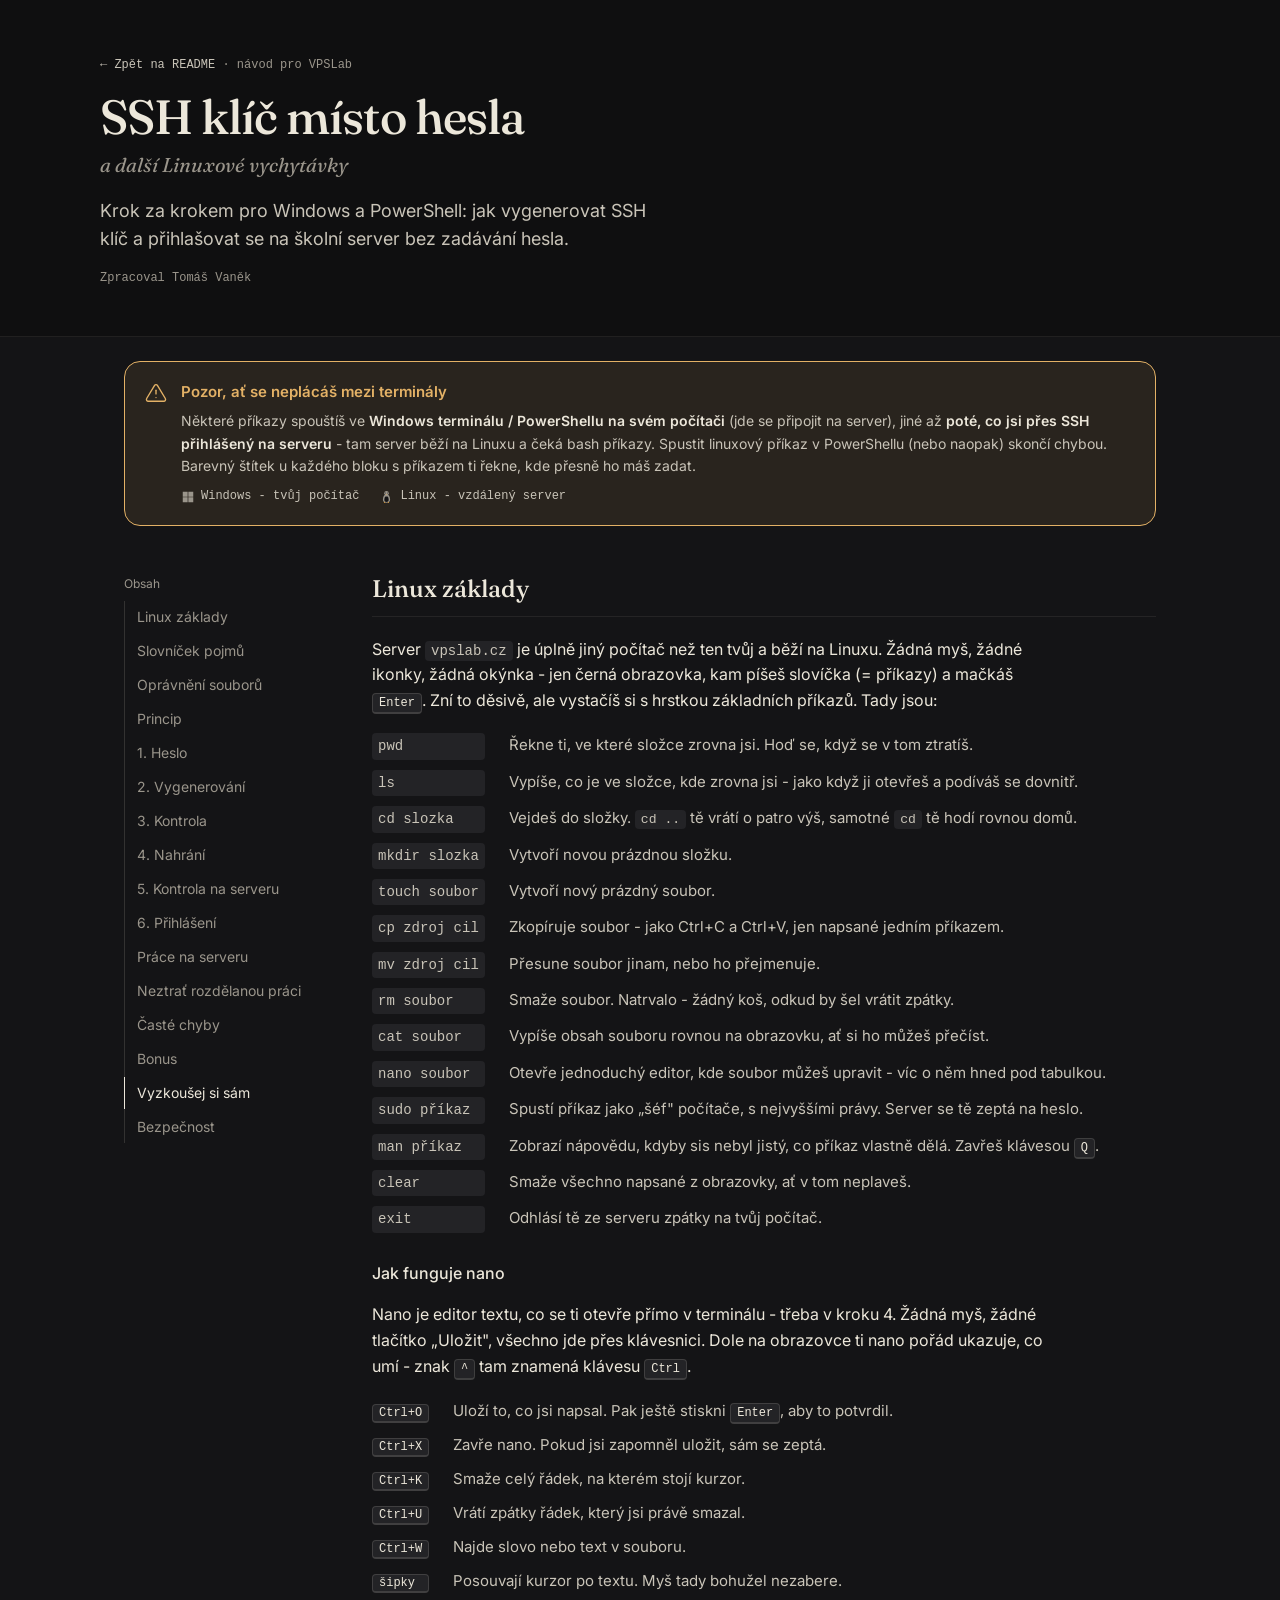
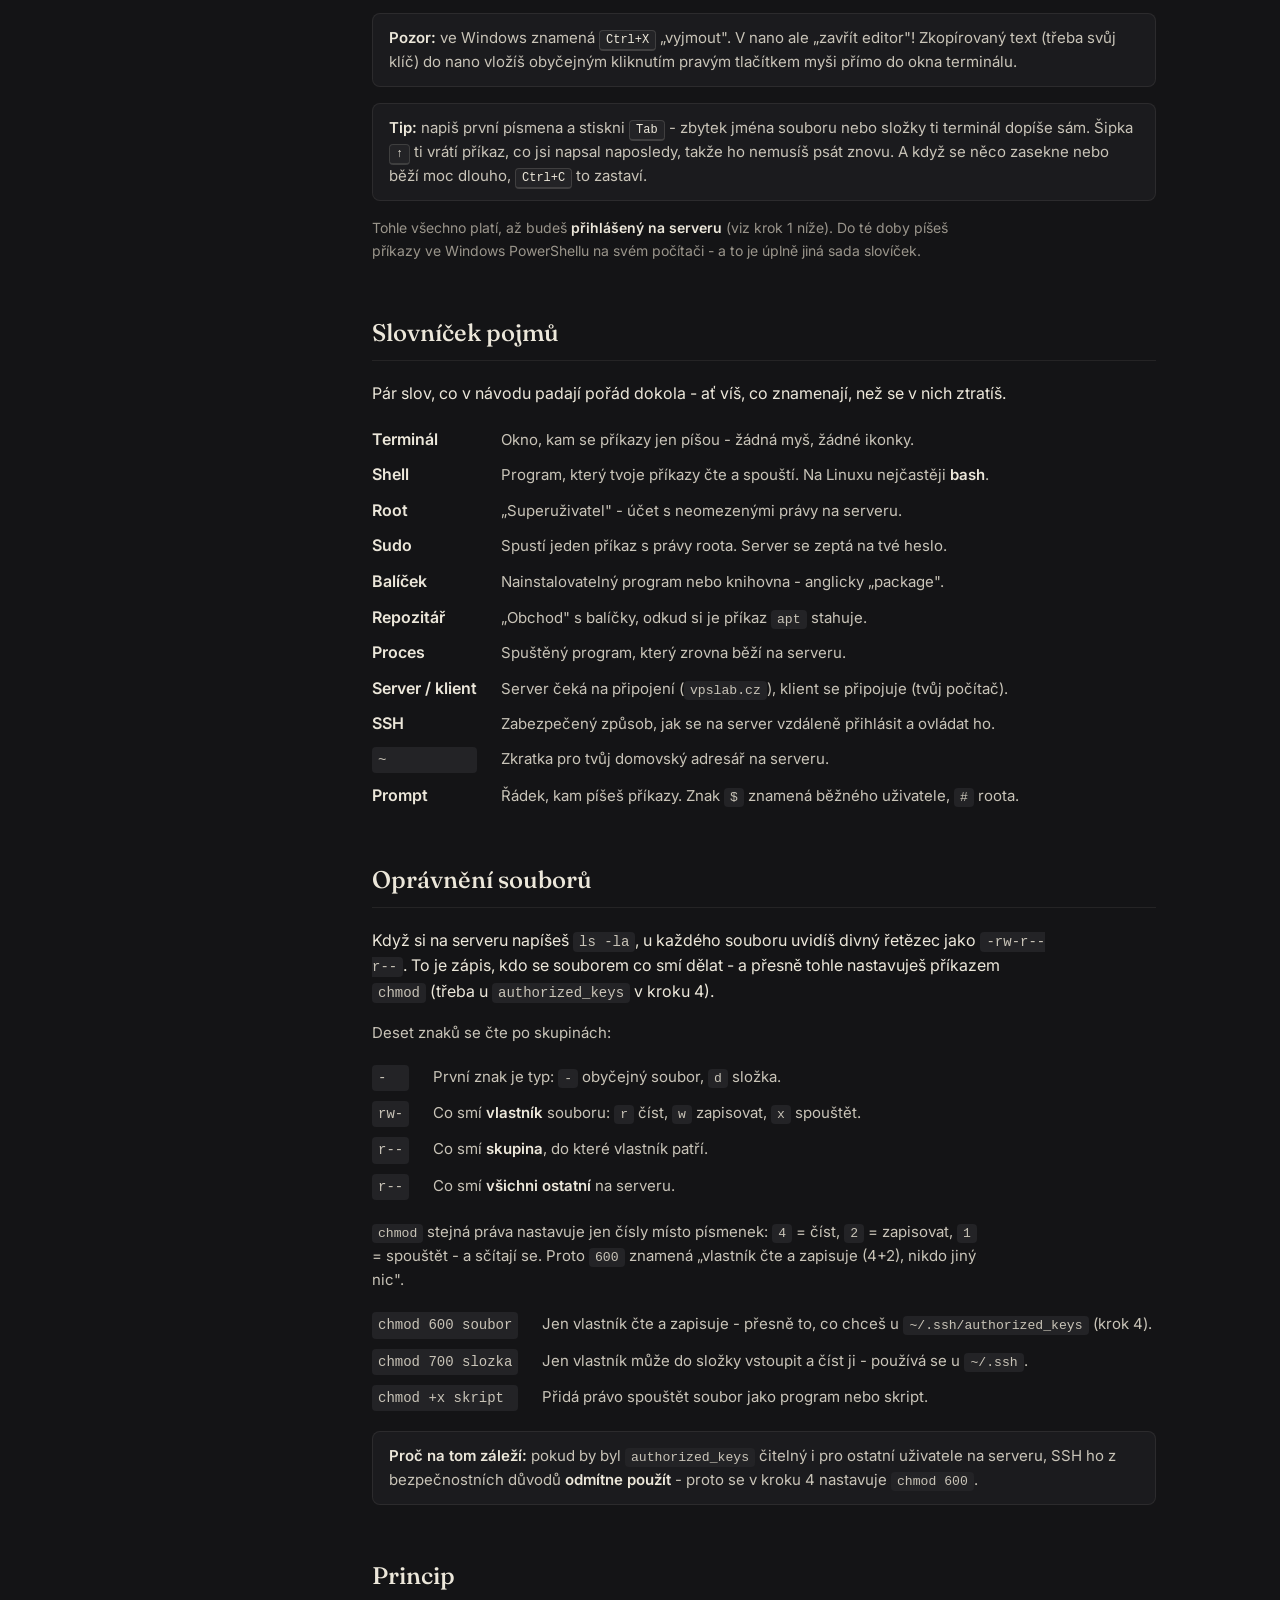
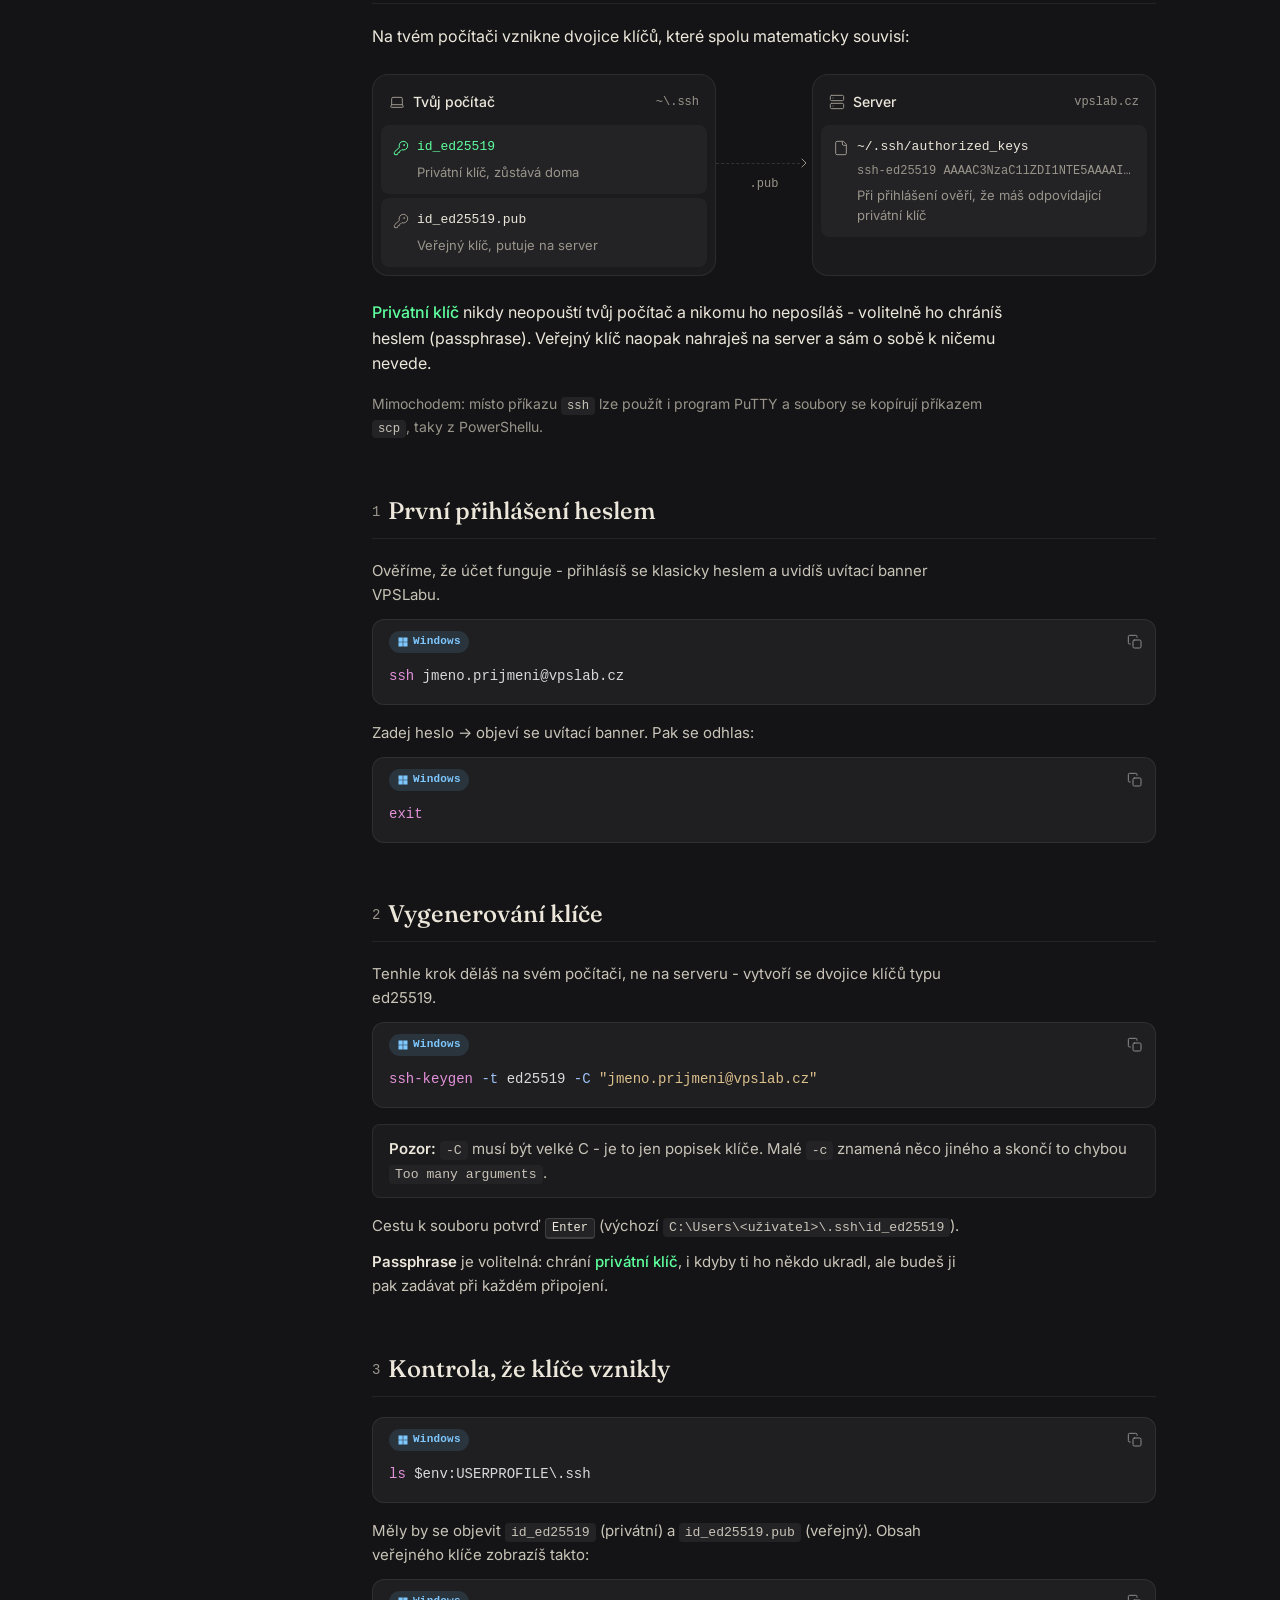
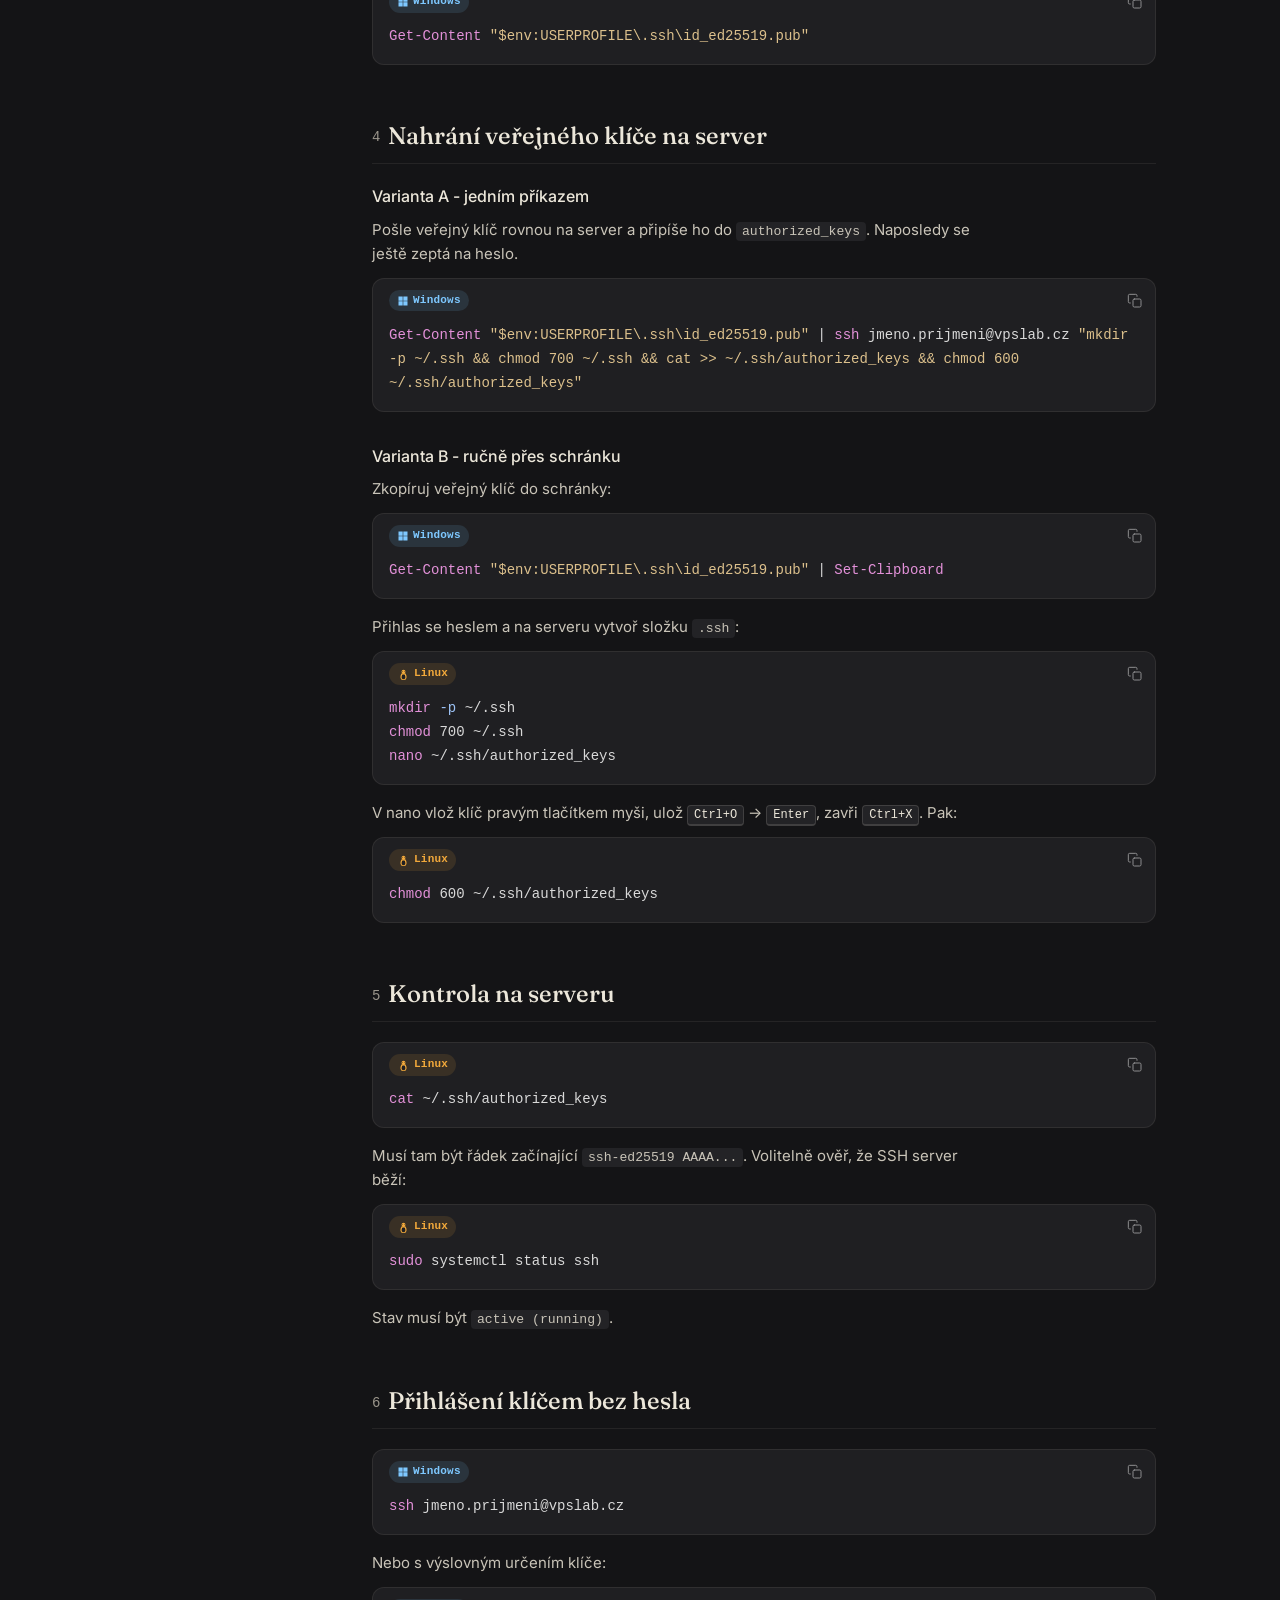
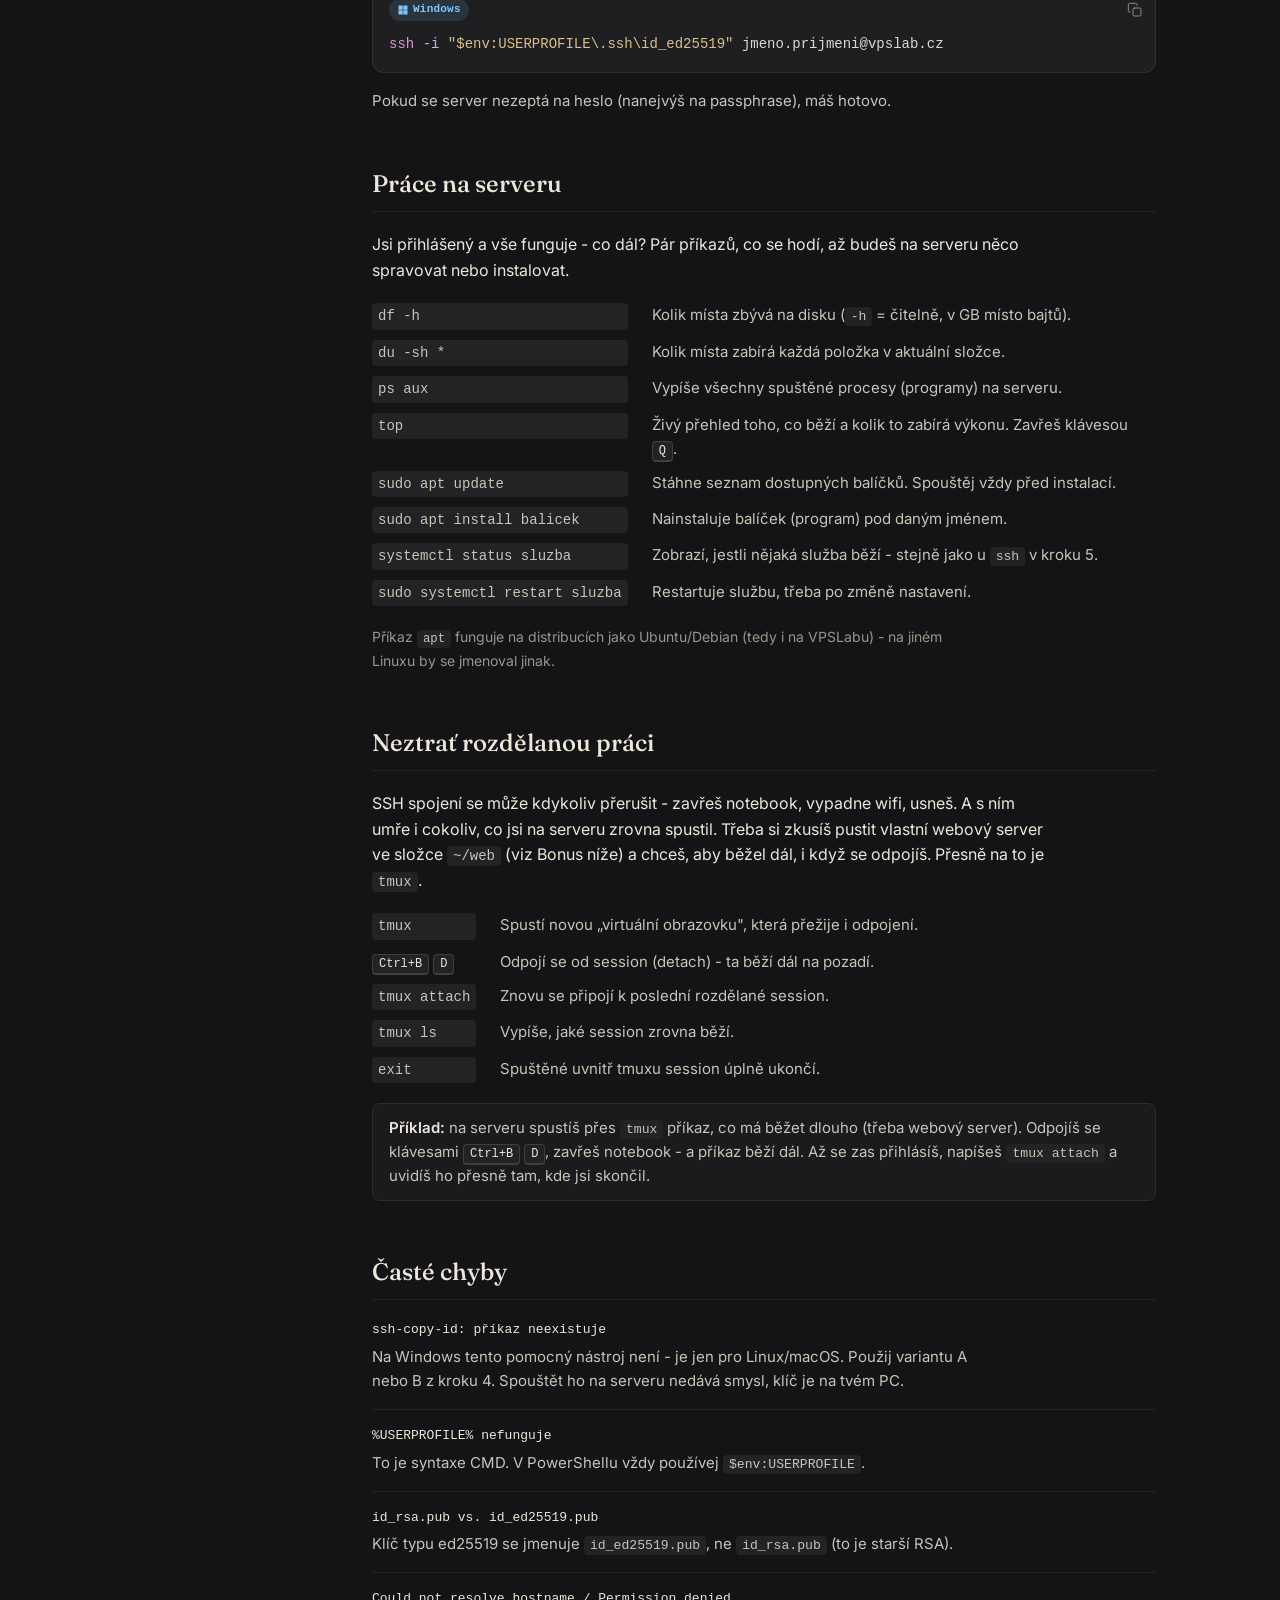
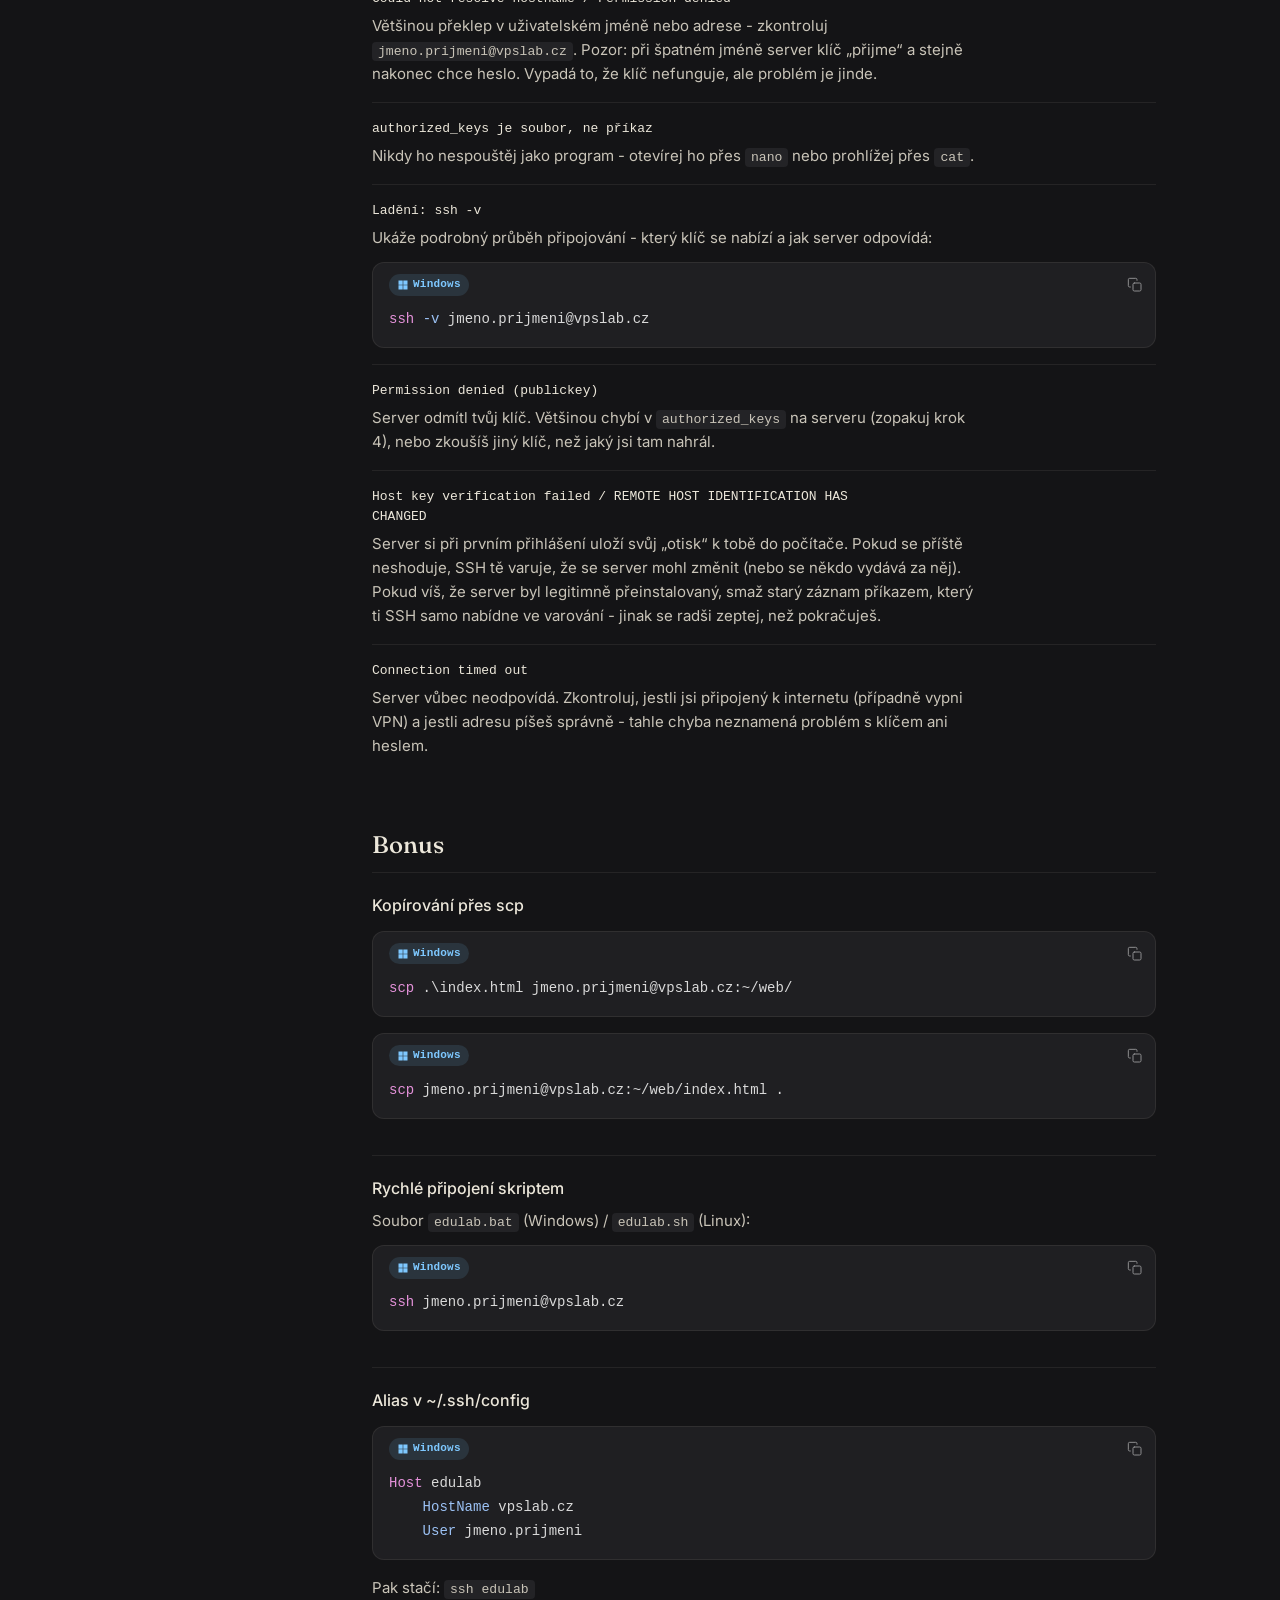
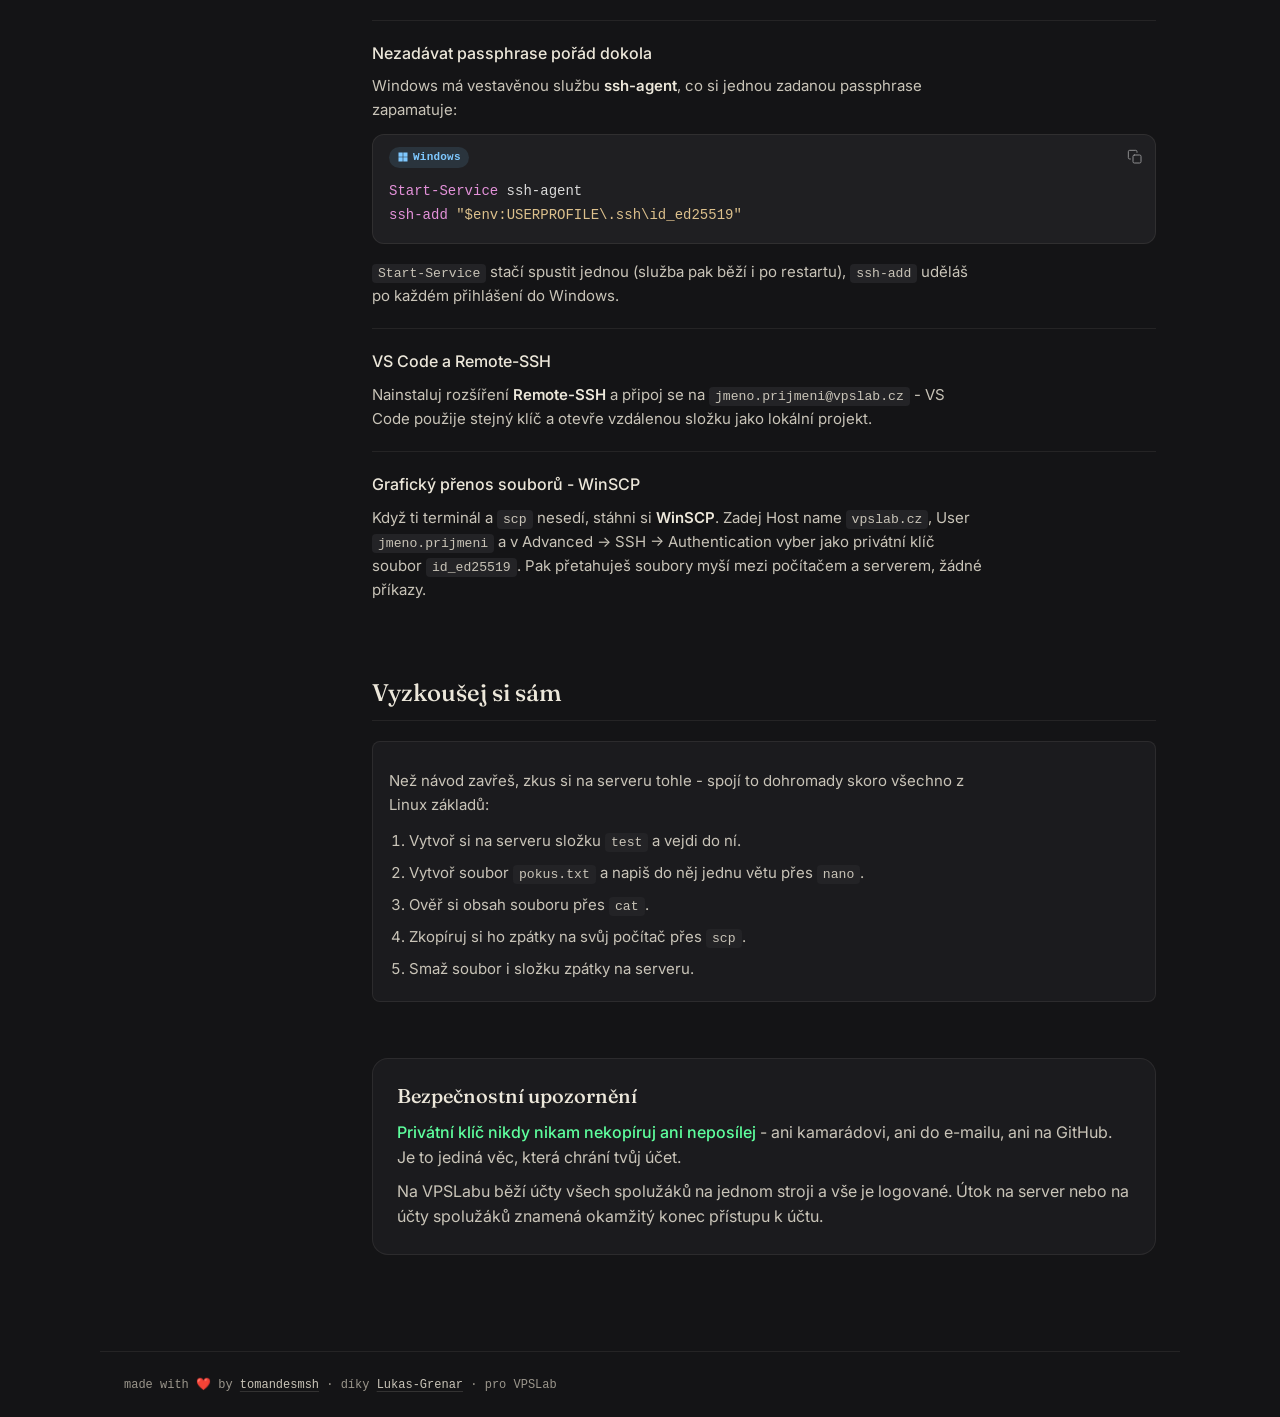
==== commit 264e1c2e: "Replace en dashes with plain hyphens for consistent typography" ====
--- a/SSHKeys.html
+++ b/SSHKeys.html
@@ -525,15 +525,15 @@
     <svg width="22" height="22" viewBox="0 0 24 24" fill="none" stroke="currentColor" stroke-width="1.5" stroke-linecap="round" stroke-linejoin="round" aria-hidden="true"><path d="M10.29 3.86L1.82 18a2 2 0 0 0 1.71 3h16.94a2 2 0 0 0 1.71-3L13.71 3.86a2 2 0 0 0-3.42 0z"></path><line x1="12" y1="9" x2="12" y2="13"></line><line x1="12" y1="17" x2="12.01" y2="17"></line></svg>
     <div>
       <h2>Pozor, ať se neplácáš mezi terminály</h2>
-      <p>Některé příkazy spouštíš ve <strong>Windows terminálu / PowerShellu na svém počítači</strong> (jde se připojit na server), jiné až <strong>poté, co jsi přes SSH přihlášený na serveru</strong> – tam server běží na Linuxu a čeká bash příkazy. Spustit linuxový příkaz v PowerShellu (nebo naopak) skončí chybou. Barevný štítek u každého bloku s příkazem ti řekne, kde přesně ho máš zadat.</p>
+      <p>Některé příkazy spouštíš ve <strong>Windows terminálu / PowerShellu na svém počítači</strong> (jde se připojit na server), jiné až <strong>poté, co jsi přes SSH přihlášený na serveru</strong> - tam server běží na Linuxu a čeká bash příkazy. Spustit linuxový příkaz v PowerShellu (nebo naopak) skončí chybou. Barevný štítek u každého bloku s příkazem ti řekne, kde přesně ho máš zadat.</p>
       <div class="legend">
         <span>
           <svg width="14" height="14" viewBox="0 0 24 24" fill="currentColor" aria-hidden="true"><path d="M3 3h8.4v8.4H3V3zm9.6 0H21v8.4h-8.4V3zM3 12.6h8.4V21H3v-8.4zm9.6 0H21V21h-8.4v-8.4z"></path></svg>
-          Windows – tvůj počítač
+          Windows - tvůj počítač
         </span>
         <span>
           <svg width="15" height="15" viewBox="0 0 24 24" aria-hidden="true"><path d="M8.3 10c-1.3 2-2 4.3-2 6.8 0 3.3 2.4 5.2 5.7 5.2s5.7-1.9 5.7-5.2c0-2.5-.7-4.8-2-6.8-1.1-.7-2.3-1-3.7-1s-2.6.3-3.7 1z" fill="currentColor"></path><circle cx="12" cy="6.8" r="3.6" fill="currentColor"></circle><path d="M9.4 12.8c-.6 1.4-.9 3-.9 4.4 0 2.2 1.4 3.6 3.5 3.6s3.5-1.4 3.5-3.6c0-1.4-.3-3-.9-4.4-.8-.5-1.6-.7-2.6-.7s-1.8.2-2.6.7z" style="fill:var(--bg)"></path><circle cx="10.2" cy="6.3" r="0.75" style="fill:var(--bg)"></circle><circle cx="13.8" cy="6.3" r="0.75" style="fill:var(--bg)"></circle><path d="M11.1 8.5h1.8l-.9 1.1z" fill="#f2a93b"></path><ellipse cx="9" cy="21.6" rx="1.3" ry="0.7" fill="#f2a93b"></ellipse><ellipse cx="15" cy="21.6" rx="1.3" ry="0.7" fill="#f2a93b"></ellipse></svg>
-          Linux – vzdálený server
+          Linux - vzdálený server
         </span>
       </div>
     </div>
@@ -567,19 +567,19 @@
 
     <section id="linux-zaklady">
       <h2>Linux základy</h2>
-      <p>Server <code class="path">vpslab.cz</code> je úplně jiný počítač než ten tvůj a běží na Linuxu. Žádná myš, žádné ikonky, žádná okýnka – jen černá obrazovka, kam píšeš slovíčka (= příkazy) a mačkáš <kbd>Enter</kbd>. Zní to děsivě, ale vystačíš si s hrstkou základních příkazů. Tady jsou:</p>
+      <p>Server <code class="path">vpslab.cz</code> je úplně jiný počítač než ten tvůj a běží na Linuxu. Žádná myš, žádné ikonky, žádná okýnka - jen černá obrazovka, kam píšeš slovíčka (= příkazy) a mačkáš <kbd>Enter</kbd>. Zní to děsivě, ale vystačíš si s hrstkou základních příkazů. Tady jsou:</p>
 
       <div class="cmd-table">
         <code class="path">pwd</code><span>Řekne ti, ve které složce zrovna jsi. Hoď se, když se v tom ztratíš.</span>
-        <code class="path">ls</code><span>Vypíše, co je ve složce, kde zrovna jsi – jako když ji otevřeš a podíváš se dovnitř.</span>
+        <code class="path">ls</code><span>Vypíše, co je ve složce, kde zrovna jsi - jako když ji otevřeš a podíváš se dovnitř.</span>
         <code class="path">cd slozka</code><span>Vejdeš do složky. <code class="path">cd ..</code> tě vrátí o patro výš, samotné <code class="path">cd</code> tě hodí rovnou domů.</span>
         <code class="path">mkdir slozka</code><span>Vytvoří novou prázdnou složku.</span>
         <code class="path">touch soubor</code><span>Vytvoří nový prázdný soubor.</span>
-        <code class="path">cp zdroj cil</code><span>Zkopíruje soubor – jako Ctrl+C a Ctrl+V, jen napsané jedním příkazem.</span>
+        <code class="path">cp zdroj cil</code><span>Zkopíruje soubor - jako Ctrl+C a Ctrl+V, jen napsané jedním příkazem.</span>
         <code class="path">mv zdroj cil</code><span>Přesune soubor jinam, nebo ho přejmenuje.</span>
-        <code class="path">rm soubor</code><span>Smaže soubor. Natrvalo – žádný koš, odkud by šel vrátit zpátky.</span>
+        <code class="path">rm soubor</code><span>Smaže soubor. Natrvalo - žádný koš, odkud by šel vrátit zpátky.</span>
         <code class="path">cat soubor</code><span>Vypíše obsah souboru rovnou na obrazovku, ať si ho můžeš přečíst.</span>
-        <code class="path">nano soubor</code><span>Otevře jednoduchý editor, kde soubor můžeš upravit – víc o něm hned pod tabulkou.</span>
+        <code class="path">nano soubor</code><span>Otevře jednoduchý editor, kde soubor můžeš upravit - víc o něm hned pod tabulkou.</span>
         <code class="path">sudo příkaz</code><span>Spustí příkaz jako „šéf" počítače, s nejvyššími právy. Server se tě zeptá na heslo.</span>
         <code class="path">man příkaz</code><span>Zobrazí nápovědu, kdyby sis nebyl jistý, co příkaz vlastně dělá. Zavřeš klávesou <kbd>Q</kbd>.</span>
         <code class="path">clear</code><span>Smaže všechno napsané z obrazovky, ať v tom neplaveš.</span>
@@ -587,7 +587,7 @@
       </div>
 
       <h3 style="font-family:var(--sans); font-weight:500; font-size:16px; margin:28px 0 12px;">Jak funguje nano</h3>
-      <p>Nano je editor textu, co se ti otevře přímo v terminálu – třeba v kroku 4. Žádná myš, žádné tlačítko „Uložit", všechno jde přes klávesnici. Dole na obrazovce ti nano pořád ukazuje, co umí – znak <kbd>^</kbd> tam znamená klávesu <kbd>Ctrl</kbd>.</p>
+      <p>Nano je editor textu, co se ti otevře přímo v terminálu - třeba v kroku 4. Žádná myš, žádné tlačítko „Uložit", všechno jde přes klávesnici. Dole na obrazovce ti nano pořád ukazuje, co umí - znak <kbd>^</kbd> tam znamená klávesu <kbd>Ctrl</kbd>.</p>
       <div class="cmd-table">
         <kbd>Ctrl+O</kbd><span>Uloží to, co jsi napsal. Pak ještě stiskni <kbd>Enter</kbd>, aby to potvrdil.</span>
         <kbd>Ctrl+X</kbd><span>Zavře nano. Pokud jsi zapomněl uložit, sám se zeptá.</span>
@@ -598,20 +598,20 @@
       </div>
       <div class="callout"><strong>Pozor:</strong> ve Windows znamená <kbd>Ctrl+X</kbd> „vyjmout". V nano ale „zavřít editor"! Zkopírovaný text (třeba svůj klíč) do nano vložíš obyčejným kliknutím pravým tlačítkem myši přímo do okna terminálu.</div>
 
-      <div class="callout"><strong>Tip:</strong> napiš první písmena a stiskni <kbd>Tab</kbd> – zbytek jména souboru nebo složky ti terminál dopíše sám. Šipka <kbd>↑</kbd> ti vrátí příkaz, co jsi napsal naposledy, takže ho nemusíš psát znovu. A když se něco zasekne nebo běží moc dlouho, <kbd>Ctrl+C</kbd> to zastaví.</div>
-
-      <p class="aside">Tohle všechno platí, až budeš <strong>přihlášený na serveru</strong> (viz krok 1 níže). Do té doby píšeš příkazy ve Windows PowerShellu na svém počítači – a to je úplně jiná sada slovíček.</p>
+      <div class="callout"><strong>Tip:</strong> napiš první písmena a stiskni <kbd>Tab</kbd> - zbytek jména souboru nebo složky ti terminál dopíše sám. Šipka <kbd>↑</kbd> ti vrátí příkaz, co jsi napsal naposledy, takže ho nemusíš psát znovu. A když se něco zasekne nebo běží moc dlouho, <kbd>Ctrl+C</kbd> to zastaví.</div>
+
+      <p class="aside">Tohle všechno platí, až budeš <strong>přihlášený na serveru</strong> (viz krok 1 níže). Do té doby píšeš příkazy ve Windows PowerShellu na svém počítači - a to je úplně jiná sada slovíček.</p>
     </section>
 
     <section id="slovnicek">
       <h2>Slovníček pojmů</h2>
-      <p>Pár slov, co v návodu padají pořád dokola – ať víš, co znamenají, než se v nich ztratíš.</p>
+      <p>Pár slov, co v návodu padají pořád dokola - ať víš, co znamenají, než se v nich ztratíš.</p>
       <div class="cmd-table">
-        <strong>Terminál</strong><span>Okno, kam se příkazy jen píšou – žádná myš, žádné ikonky.</span>
+        <strong>Terminál</strong><span>Okno, kam se příkazy jen píšou - žádná myš, žádné ikonky.</span>
         <strong>Shell</strong><span>Program, který tvoje příkazy čte a spouští. Na Linuxu nejčastěji <strong>bash</strong>.</span>
-        <strong>Root</strong><span>„Superuživatel" – účet s neomezenými právy na serveru.</span>
+        <strong>Root</strong><span>„Superuživatel" - účet s neomezenými právy na serveru.</span>
         <strong>Sudo</strong><span>Spustí jeden příkaz s právy roota. Server se zeptá na tvé heslo.</span>
-        <strong>Balíček</strong><span>Nainstalovatelný program nebo knihovna – anglicky „package".</span>
+        <strong>Balíček</strong><span>Nainstalovatelný program nebo knihovna - anglicky „package".</span>
         <strong>Repozitář</strong><span>„Obchod" s balíčky, odkud si je příkaz <code class="path">apt</code> stahuje.</span>
         <strong>Proces</strong><span>Spuštěný program, který zrovna běží na serveru.</span>
         <strong>Server / klient</strong><span>Server čeká na připojení (<code class="path">vpslab.cz</code>), klient se připojuje (tvůj počítač).</span>
@@ -623,7 +623,7 @@
 
     <section id="opravneni">
       <h2>Oprávnění souborů</h2>
-      <p>Když si na serveru napíšeš <code class="path">ls -la</code>, u každého souboru uvidíš divný řetězec jako <code class="path">-rw-r--r--</code>. To je zápis, kdo se souborem co smí dělat – a přesně tohle nastavuješ příkazem <code class="path">chmod</code> (třeba u <code class="path">authorized_keys</code> v kroku 4).</p>
+      <p>Když si na serveru napíšeš <code class="path">ls -la</code>, u každého souboru uvidíš divný řetězec jako <code class="path">-rw-r--r--</code>. To je zápis, kdo se souborem co smí dělat - a přesně tohle nastavuješ příkazem <code class="path">chmod</code> (třeba u <code class="path">authorized_keys</code> v kroku 4).</p>
 
       <p class="note">Deset znaků se čte po skupinách:</p>
       <div class="cmd-table">
@@ -633,14 +633,14 @@
         <code class="path">r--</code><span>Co smí <strong>všichni ostatní</strong> na serveru.</span>
       </div>
 
-      <p class="note"><code class="path">chmod</code> stejná práva nastavuje jen čísly místo písmenek: <code class="path">4</code> = číst, <code class="path">2</code> = zapisovat, <code class="path">1</code> = spouštět – a sčítají se. Proto <code class="path">600</code> znamená „vlastník čte a zapisuje (4+2), nikdo jiný nic".</p>
+      <p class="note"><code class="path">chmod</code> stejná práva nastavuje jen čísly místo písmenek: <code class="path">4</code> = číst, <code class="path">2</code> = zapisovat, <code class="path">1</code> = spouštět - a sčítají se. Proto <code class="path">600</code> znamená „vlastník čte a zapisuje (4+2), nikdo jiný nic".</p>
       <div class="cmd-table">
-        <code class="path">chmod 600 soubor</code><span>Jen vlastník čte a zapisuje – přesně to, co chceš u <code class="path">~/.ssh/authorized_keys</code> (krok 4).</span>
-        <code class="path">chmod 700 slozka</code><span>Jen vlastník může do složky vstoupit a číst ji – používá se u <code class="path">~/.ssh</code>.</span>
+        <code class="path">chmod 600 soubor</code><span>Jen vlastník čte a zapisuje - přesně to, co chceš u <code class="path">~/.ssh/authorized_keys</code> (krok 4).</span>
+        <code class="path">chmod 700 slozka</code><span>Jen vlastník může do složky vstoupit a číst ji - používá se u <code class="path">~/.ssh</code>.</span>
         <code class="path">chmod +x skript</code><span>Přidá právo spouštět soubor jako program nebo skript.</span>
       </div>
 
-      <div class="callout"><strong>Proč na tom záleží:</strong> pokud by byl <code class="path">authorized_keys</code> čitelný i pro ostatní uživatele na serveru, SSH ho z bezpečnostních důvodů <strong>odmítne použít</strong> – proto se v kroku 4 nastavuje <code class="path">chmod 600</code>.</div>
+      <div class="callout"><strong>Proč na tom záleží:</strong> pokud by byl <code class="path">authorized_keys</code> čitelný i pro ostatní uživatele na serveru, SSH ho z bezpečnostních důvodů <strong>odmítne použít</strong> - proto se v kroku 4 nastavuje <code class="path">chmod 600</code>.</div>
     </section>
 
     <section id="princip">
@@ -692,14 +692,14 @@
         </div>
       </figure>
 
-      <p><strong class="priv">Privátní klíč</strong> nikdy neopouští tvůj počítač a nikomu ho neposíláš – volitelně ho chráníš heslem (passphrase). Veřejný klíč naopak nahraješ na server a sám o sobě k ničemu nevede.</p>
+      <p><strong class="priv">Privátní klíč</strong> nikdy neopouští tvůj počítač a nikomu ho neposíláš - volitelně ho chráníš heslem (passphrase). Veřejný klíč naopak nahraješ na server a sám o sobě k ničemu nevede.</p>
       <p class="aside">Mimochodem: místo příkazu <code class="path">ssh</code> lze použít i program PuTTY a soubory se kopírují příkazem <code class="path">scp</code>, taky z PowerShellu.</p>
     </section>
 
     <section id="krok1">
       <h2><span class="num">1</span>První přihlášení heslem</h2>
       <div class="step">
-        <p class="note">Ověříme, že účet funguje – přihlásíš se klasicky heslem a uvidíš uvítací banner VPSLabu.</p>
+        <p class="note">Ověříme, že účet funguje - přihlásíš se klasicky heslem a uvidíš uvítací banner VPSLabu.</p>
         <div class="codeblock" data-lang="powershell">
           <div class="bar"><span class="tag"></span><span class="icons"></span></div>
           <pre><span class="k">ssh</span> jmeno.prijmeni@vpslab.cz</pre>
@@ -715,12 +715,12 @@
     <section id="krok2">
       <h2><span class="num">2</span>Vygenerování klíče</h2>
       <div class="step">
-        <p class="note">Tenhle krok děláš na svém počítači, ne na serveru – vytvoří se dvojice klíčů typu ed25519.</p>
+        <p class="note">Tenhle krok děláš na svém počítači, ne na serveru - vytvoří se dvojice klíčů typu ed25519.</p>
         <div class="codeblock" data-lang="powershell">
           <div class="bar"><span class="tag"></span><span class="icons"></span></div>
           <pre><span class="k">ssh-keygen</span> <span class="f">-t</span> ed25519 <span class="f">-C</span> <span class="s">"jmeno.prijmeni@vpslab.cz"</span></pre>
         </div>
-        <div class="callout"><strong>Pozor:</strong> <code class="path">-C</code> musí být velké C – je to jen popisek klíče. Malé <code class="path">-c</code> znamená něco jiného a skončí to chybou <code class="path">Too many arguments</code>.</div>
+        <div class="callout"><strong>Pozor:</strong> <code class="path">-C</code> musí být velké C - je to jen popisek klíče. Malé <code class="path">-c</code> znamená něco jiného a skončí to chybou <code class="path">Too many arguments</code>.</div>
         <p class="note">Cestu k souboru potvrď <kbd>Enter</kbd> (výchozí <code class="path">C:\Users\&lt;uživatel&gt;\.ssh\id_ed25519</code>).</p>
         <p class="note"><strong>Passphrase</strong> je volitelná: chrání <strong class="priv">privátní klíč</strong>, i kdyby ti ho někdo ukradl, ale budeš ji pak zadávat při každém připojení.</p>
       </div>
@@ -745,7 +745,7 @@
       <h2><span class="num">4</span>Nahrání veřejného klíče na server</h2>
 
       <div class="step">
-        <h3>Varianta A – jedním příkazem</h3>
+        <h3>Varianta A - jedním příkazem</h3>
         <p class="note">Pošle veřejný klíč rovnou na server a připíše ho do <code class="path">authorized_keys</code>. Naposledy se ještě zeptá na heslo.</p>
         <div class="codeblock" data-lang="powershell">
           <div class="bar"><span class="tag"></span><span class="icons"></span></div>
@@ -754,7 +754,7 @@
       </div>
 
       <div class="step">
-        <h3>Varianta B – ručně přes schránku</h3>
+        <h3>Varianta B - ručně přes schránku</h3>
         <p class="note">Zkopíruj veřejný klíč do schránky:</p>
         <div class="codeblock" data-lang="powershell">
           <div class="bar"><span class="tag"></span><span class="icons"></span></div>
@@ -809,7 +809,7 @@
 
     <section id="sprava-serveru">
       <h2>Práce na serveru</h2>
-      <p>Jsi přihlášený a vše funguje – co dál? Pár příkazů, co se hodí, až budeš na serveru něco spravovat nebo instalovat.</p>
+      <p>Jsi přihlášený a vše funguje - co dál? Pár příkazů, co se hodí, až budeš na serveru něco spravovat nebo instalovat.</p>
       <div class="cmd-table">
         <code class="path">df -h</code><span>Kolik místa zbývá na disku (<code class="path">-h</code> = čitelně, v GB místo bajtů).</span>
         <code class="path">du -sh *</code><span>Kolik místa zabírá každá položka v aktuální složce.</span>
@@ -817,25 +817,25 @@
         <code class="path">top</code><span>Živý přehled toho, co běží a kolik to zabírá výkonu. Zavřeš klávesou <kbd>Q</kbd>.</span>
         <code class="path">sudo apt update</code><span>Stáhne seznam dostupných balíčků. Spouštěj vždy před instalací.</span>
         <code class="path">sudo apt install balicek</code><span>Nainstaluje balíček (program) pod daným jménem.</span>
-        <code class="path">systemctl status sluzba</code><span>Zobrazí, jestli nějaká služba běží – stejně jako u <code class="path">ssh</code> v kroku 5.</span>
+        <code class="path">systemctl status sluzba</code><span>Zobrazí, jestli nějaká služba běží - stejně jako u <code class="path">ssh</code> v kroku 5.</span>
         <code class="path">sudo systemctl restart sluzba</code><span>Restartuje službu, třeba po změně nastavení.</span>
       </div>
-      <p class="aside">Příkaz <code class="path">apt</code> funguje na distribucích jako Ubuntu/Debian (tedy i na VPSLabu) – na jiném Linuxu by se jmenoval jinak.</p>
+      <p class="aside">Příkaz <code class="path">apt</code> funguje na distribucích jako Ubuntu/Debian (tedy i na VPSLabu) - na jiném Linuxu by se jmenoval jinak.</p>
     </section>
 
     <section id="tmux">
       <h2>Neztrať rozdělanou práci</h2>
-      <p>SSH spojení se může kdykoliv přerušit – zavřeš notebook, vypadne wifi, usneš. A s ním umře i cokoliv, co jsi na serveru zrovna spustil. Třeba si zkusíš pustit vlastní webový server ve složce <code class="path">~/web</code> (viz Bonus níže) a chceš, aby běžel dál, i když se odpojíš. Přesně na to je <code class="path">tmux</code>.</p>
+      <p>SSH spojení se může kdykoliv přerušit - zavřeš notebook, vypadne wifi, usneš. A s ním umře i cokoliv, co jsi na serveru zrovna spustil. Třeba si zkusíš pustit vlastní webový server ve složce <code class="path">~/web</code> (viz Bonus níže) a chceš, aby běžel dál, i když se odpojíš. Přesně na to je <code class="path">tmux</code>.</p>
 
       <div class="cmd-table">
         <code class="path">tmux</code><span>Spustí novou „virtuální obrazovku", která přežije i odpojení.</span>
-        <span><kbd>Ctrl+B</kbd> <kbd>D</kbd></span><span>Odpojí se od session (detach) – ta běží dál na pozadí.</span>
+        <span><kbd>Ctrl+B</kbd> <kbd>D</kbd></span><span>Odpojí se od session (detach) - ta běží dál na pozadí.</span>
         <code class="path">tmux attach</code><span>Znovu se připojí k poslední rozdělané session.</span>
         <code class="path">tmux ls</code><span>Vypíše, jaké session zrovna běží.</span>
         <code class="path">exit</code><span>Spuštěné uvnitř tmuxu session úplně ukončí.</span>
       </div>
 
-      <div class="callout"><strong>Příklad:</strong> na serveru spustíš přes <code class="path">tmux</code> příkaz, co má běžet dlouho (třeba webový server). Odpojíš se klávesami <kbd>Ctrl+B</kbd> <kbd>D</kbd>, zavřeš notebook – a příkaz běží dál. Až se zas přihlásíš, napíšeš <code class="path">tmux attach</code> a uvidíš ho přesně tam, kde jsi skončil.</div>
+      <div class="callout"><strong>Příklad:</strong> na serveru spustíš přes <code class="path">tmux</code> příkaz, co má běžet dlouho (třeba webový server). Odpojíš se klávesami <kbd>Ctrl+B</kbd> <kbd>D</kbd>, zavřeš notebook - a příkaz běží dál. Až se zas přihlásíš, napíšeš <code class="path">tmux attach</code> a uvidíš ho přesně tam, kde jsi skončil.</div>
     </section>
 
     <section id="chyby">
@@ -843,7 +843,7 @@
 
       <div class="error-item">
         <p class="msg">ssh-copy-id: příkaz neexistuje</p>
-        <p>Na Windows tento pomocný nástroj není – je jen pro Linux/macOS. Použij variantu A nebo B z kroku 4. Spouštět ho na serveru nedává smysl, klíč je na tvém PC.</p>
+        <p>Na Windows tento pomocný nástroj není - je jen pro Linux/macOS. Použij variantu A nebo B z kroku 4. Spouštět ho na serveru nedává smysl, klíč je na tvém PC.</p>
       </div>
 
       <div class="error-item">
@@ -858,17 +858,17 @@
 
       <div class="error-item">
         <p class="msg">Could not resolve hostname / Permission denied</p>
-        <p>Většinou překlep v uživatelském jméně nebo adrese – zkontroluj <code class="path">jmeno.prijmeni@vpslab.cz</code>. Pozor: při špatném jméně server klíč „přijme“ a stejně nakonec chce heslo. Vypadá to, že klíč nefunguje, ale problém je jinde.</p>
+        <p>Většinou překlep v uživatelském jméně nebo adrese - zkontroluj <code class="path">jmeno.prijmeni@vpslab.cz</code>. Pozor: při špatném jméně server klíč „přijme“ a stejně nakonec chce heslo. Vypadá to, že klíč nefunguje, ale problém je jinde.</p>
       </div>
 
       <div class="error-item">
         <p class="msg">authorized_keys je soubor, ne příkaz</p>
-        <p>Nikdy ho nespouštěj jako program – otevírej ho přes <code class="path">nano</code> nebo prohlížej přes <code class="path">cat</code>.</p>
+        <p>Nikdy ho nespouštěj jako program - otevírej ho přes <code class="path">nano</code> nebo prohlížej přes <code class="path">cat</code>.</p>
       </div>
 
       <div class="error-item">
         <p class="msg">Ladění: ssh -v</p>
-        <p>Ukáže podrobný průběh připojování – který klíč se nabízí a jak server odpovídá:</p>
+        <p>Ukáže podrobný průběh připojování - který klíč se nabízí a jak server odpovídá:</p>
         <div class="codeblock" data-lang="powershell">
           <div class="bar"><span class="tag"></span><span class="icons"></span></div>
           <pre><span class="k">ssh</span> <span class="f">-v</span> jmeno.prijmeni@vpslab.cz</pre>
@@ -882,12 +882,12 @@
 
       <div class="error-item">
         <p class="msg">Host key verification failed / REMOTE HOST IDENTIFICATION HAS CHANGED</p>
-        <p>Server si při prvním přihlášení uloží svůj „otisk“ k tobě do počítače. Pokud se příště neshoduje, SSH tě varuje, že se server mohl změnit (nebo se někdo vydává za něj). Pokud víš, že server byl legitimně přeinstalovaný, smaž starý záznam příkazem, který ti SSH samo nabídne ve varování – jinak se radši zeptej, než pokračuješ.</p>
+        <p>Server si při prvním přihlášení uloží svůj „otisk“ k tobě do počítače. Pokud se příště neshoduje, SSH tě varuje, že se server mohl změnit (nebo se někdo vydává za něj). Pokud víš, že server byl legitimně přeinstalovaný, smaž starý záznam příkazem, který ti SSH samo nabídne ve varování - jinak se radši zeptej, než pokračuješ.</p>
       </div>
 
       <div class="error-item">
         <p class="msg">Connection timed out</p>
-        <p>Server vůbec neodpovídá. Zkontroluj, jestli jsi připojený k internetu (případně vypni VPN) a jestli adresu píšeš správně – tahle chyba neznamená problém s klíčem ani heslem.</p>
+        <p>Server vůbec neodpovídá. Zkontroluj, jestli jsi připojený k internetu (případně vypni VPN) a jestli adresu píšeš správně - tahle chyba neznamená problém s klíčem ani heslem.</p>
       </div>
     </section>
 
@@ -939,11 +939,11 @@
 
         <div class="bonus-card">
           <h3>VS Code a Remote-SSH</h3>
-          <p>Nainstaluj rozšíření <strong>Remote-SSH</strong> a připoj se na <code class="path">jmeno.prijmeni@vpslab.cz</code> – VS Code použije stejný klíč a otevře vzdálenou složku jako lokální projekt.</p>
+          <p>Nainstaluj rozšíření <strong>Remote-SSH</strong> a připoj se na <code class="path">jmeno.prijmeni@vpslab.cz</code> - VS Code použije stejný klíč a otevře vzdálenou složku jako lokální projekt.</p>
         </div>
 
         <div class="bonus-card">
-          <h3>Grafický přenos souborů – WinSCP</h3>
+          <h3>Grafický přenos souborů - WinSCP</h3>
           <p>Když ti terminál a <code class="path">scp</code> nesedí, stáhni si <strong>WinSCP</strong>. Zadej Host name <code class="path">vpslab.cz</code>, User <code class="path">jmeno.prijmeni</code> a v Advanced → SSH → Authentication vyber jako privátní klíč soubor <code class="path">id_ed25519</code>. Pak přetahuješ soubory myší mezi počítačem a serverem, žádné příkazy.</p>
         </div>
       </div>
@@ -952,7 +952,7 @@
     <section id="cviceni">
       <h2>Vyzkoušej si sám</h2>
       <div class="callout">
-        <p style="margin-bottom:12px;">Než návod zavřeš, zkus si na serveru tohle – spojí to dohromady skoro všechno z Linux základů:</p>
+        <p style="margin-bottom:12px;">Než návod zavřeš, zkus si na serveru tohle - spojí to dohromady skoro všechno z Linux základů:</p>
         <ol style="margin:0; padding-left:20px;">
           <li>Vytvoř si na serveru složku <code class="path">test</code> a vejdi do ní.</li>
           <li>Vytvoř soubor <code class="path">pokus.txt</code> a napiš do něj jednu větu přes <code class="path">nano</code>.</li>
@@ -965,7 +965,7 @@
 
     <section id="bezpecnost" class="security">
       <h2>Bezpečnostní upozornění</h2>
-      <p><strong class="priv">Privátní klíč nikdy nikam nekopíruj ani neposílej</strong> – ani kamarádovi, ani do e-mailu, ani na GitHub. Je to jediná věc, která chrání tvůj účet.</p>
+      <p><strong class="priv">Privátní klíč nikdy nikam nekopíruj ani neposílej</strong> - ani kamarádovi, ani do e-mailu, ani na GitHub. Je to jediná věc, která chrání tvůj účet.</p>
       <p>Na VPSLabu běží účty všech spolužáků na jednom stroji a vše je logované. Útok na server nebo na účty spolužáků znamená okamžitý konec přístupu k účtu.</p>
     </section>
 
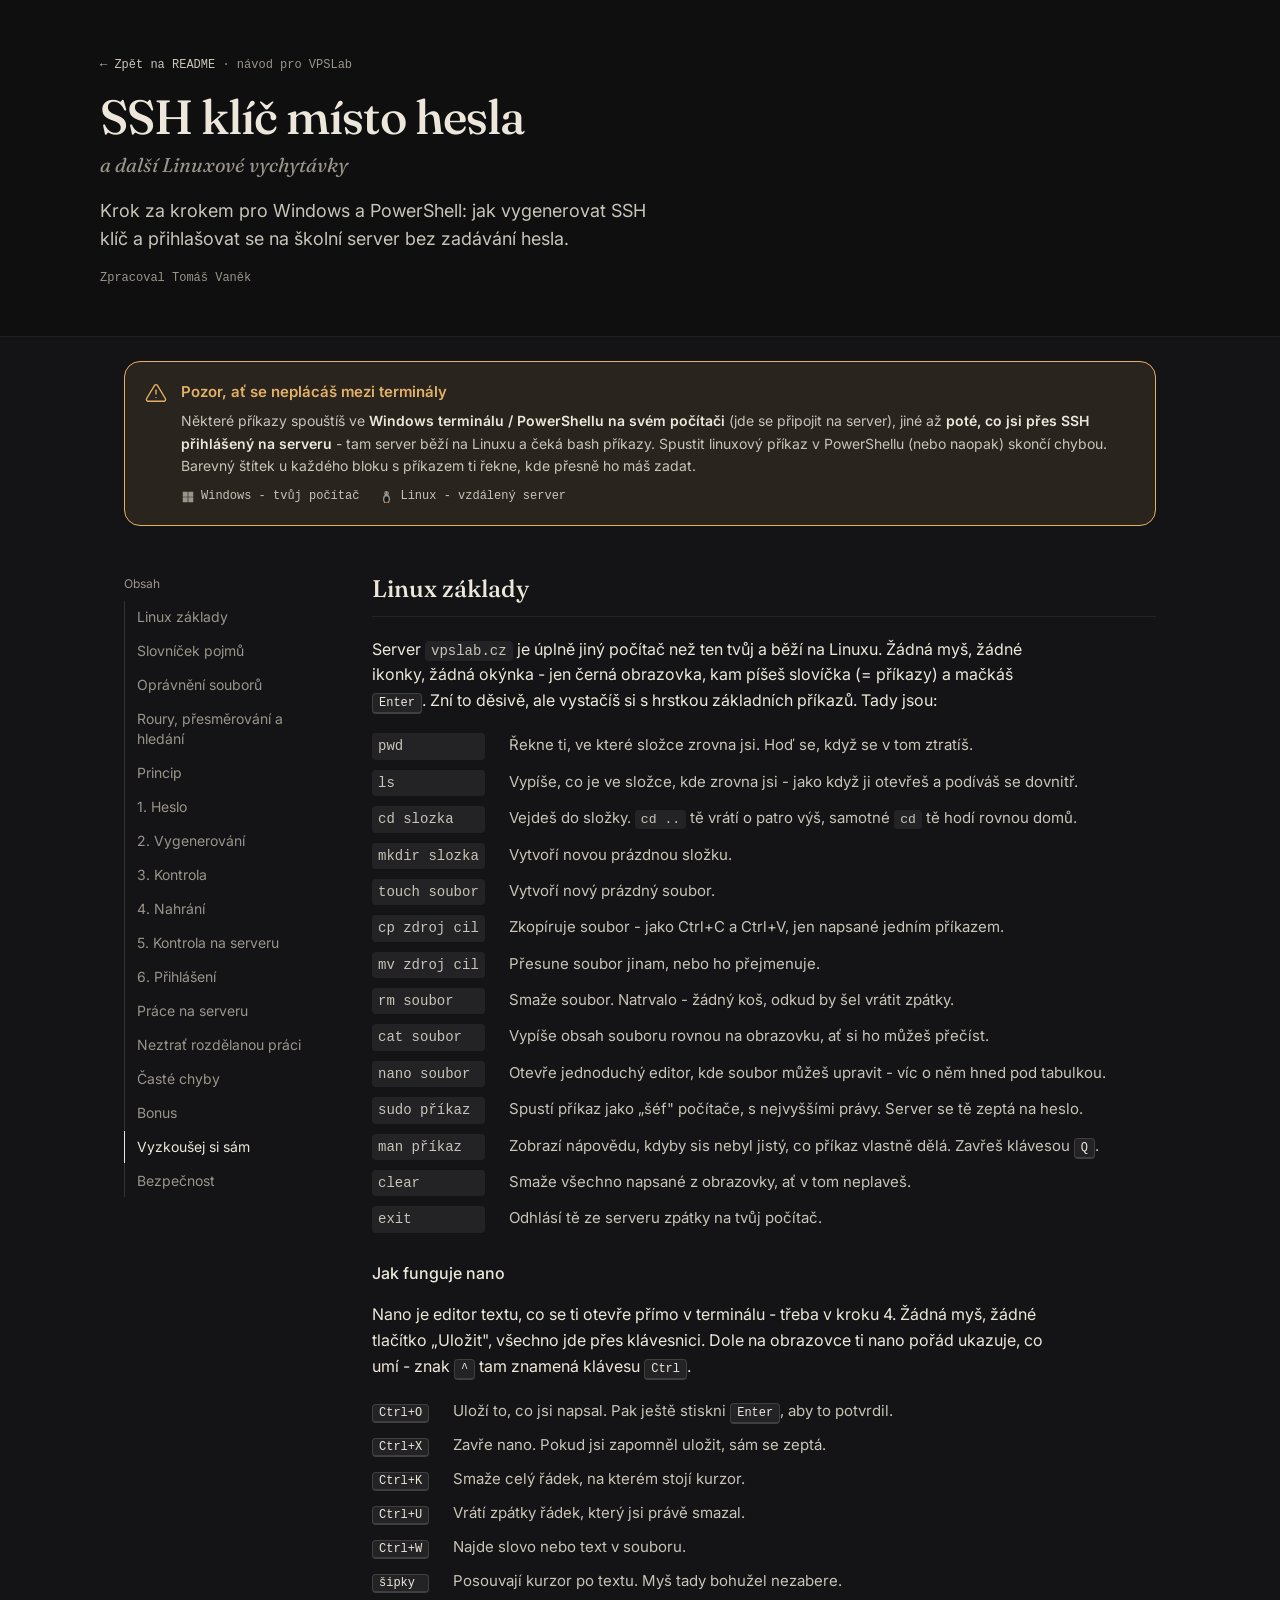
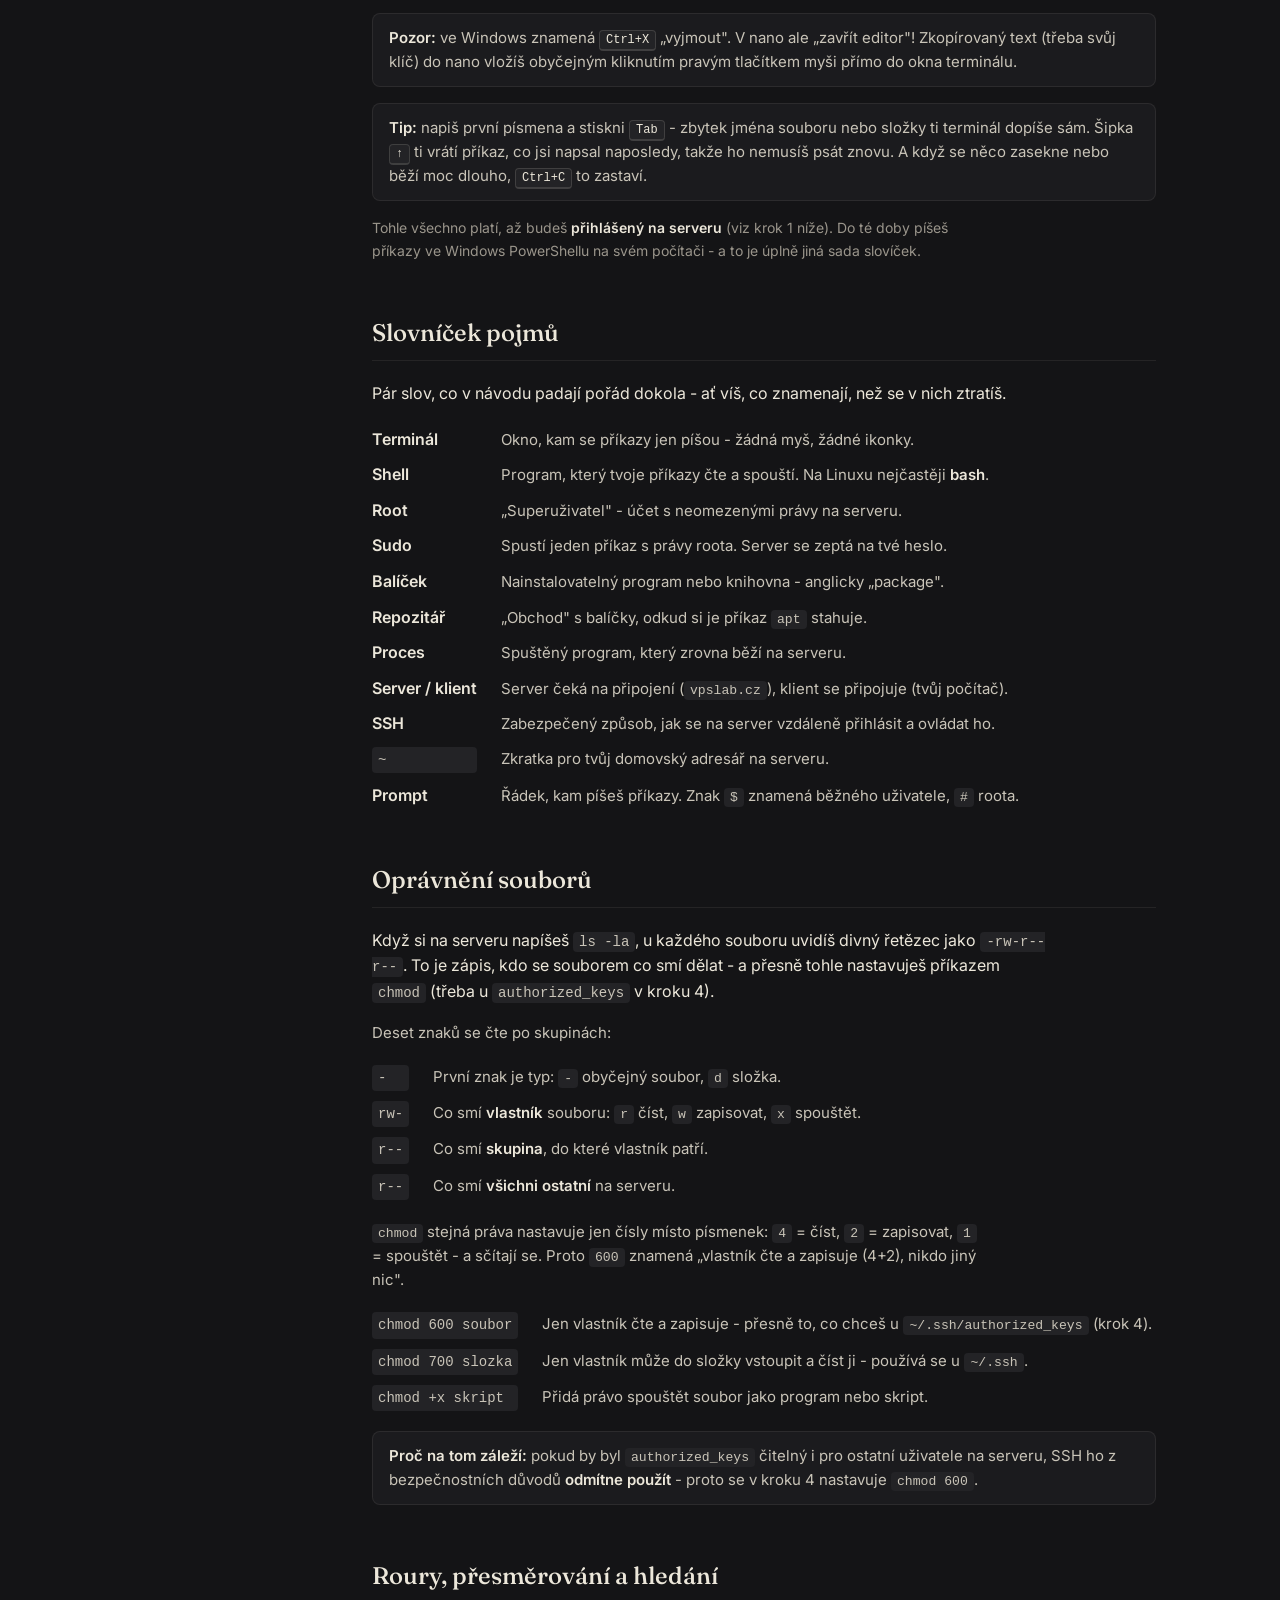
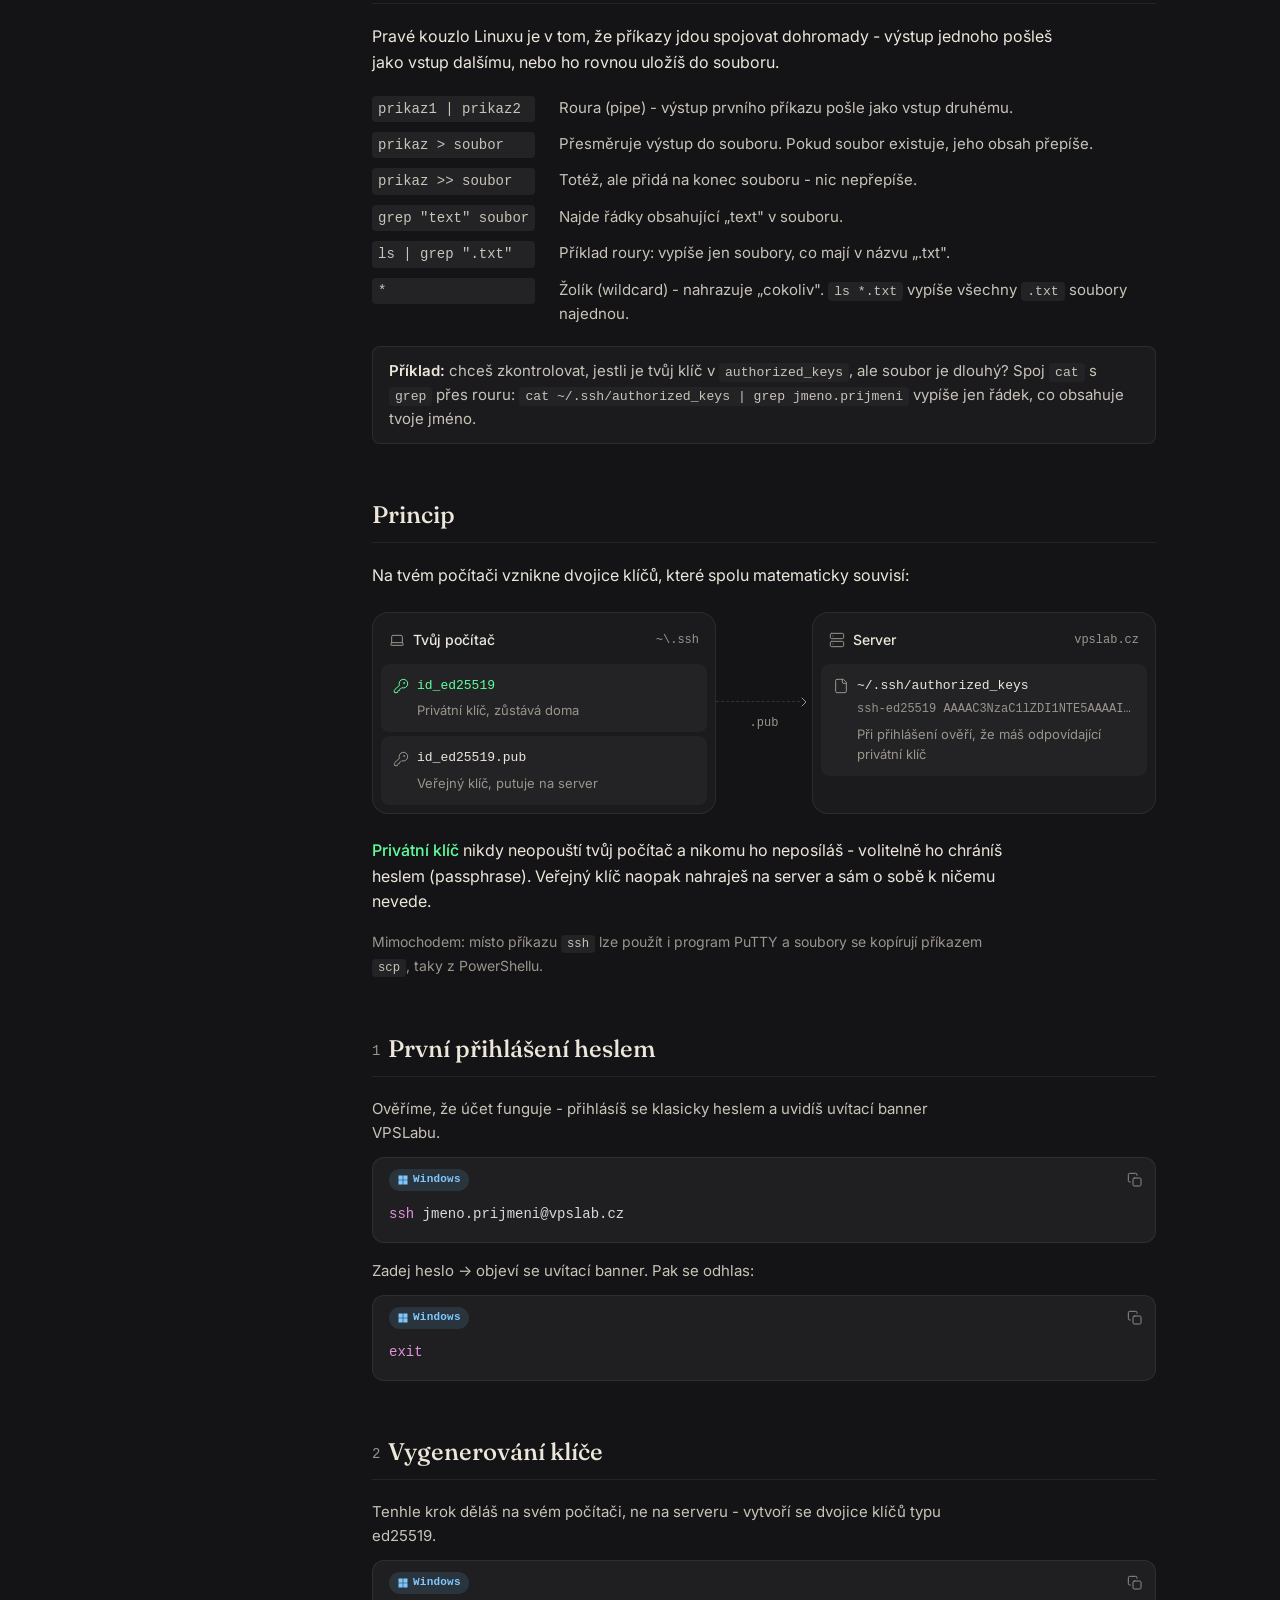
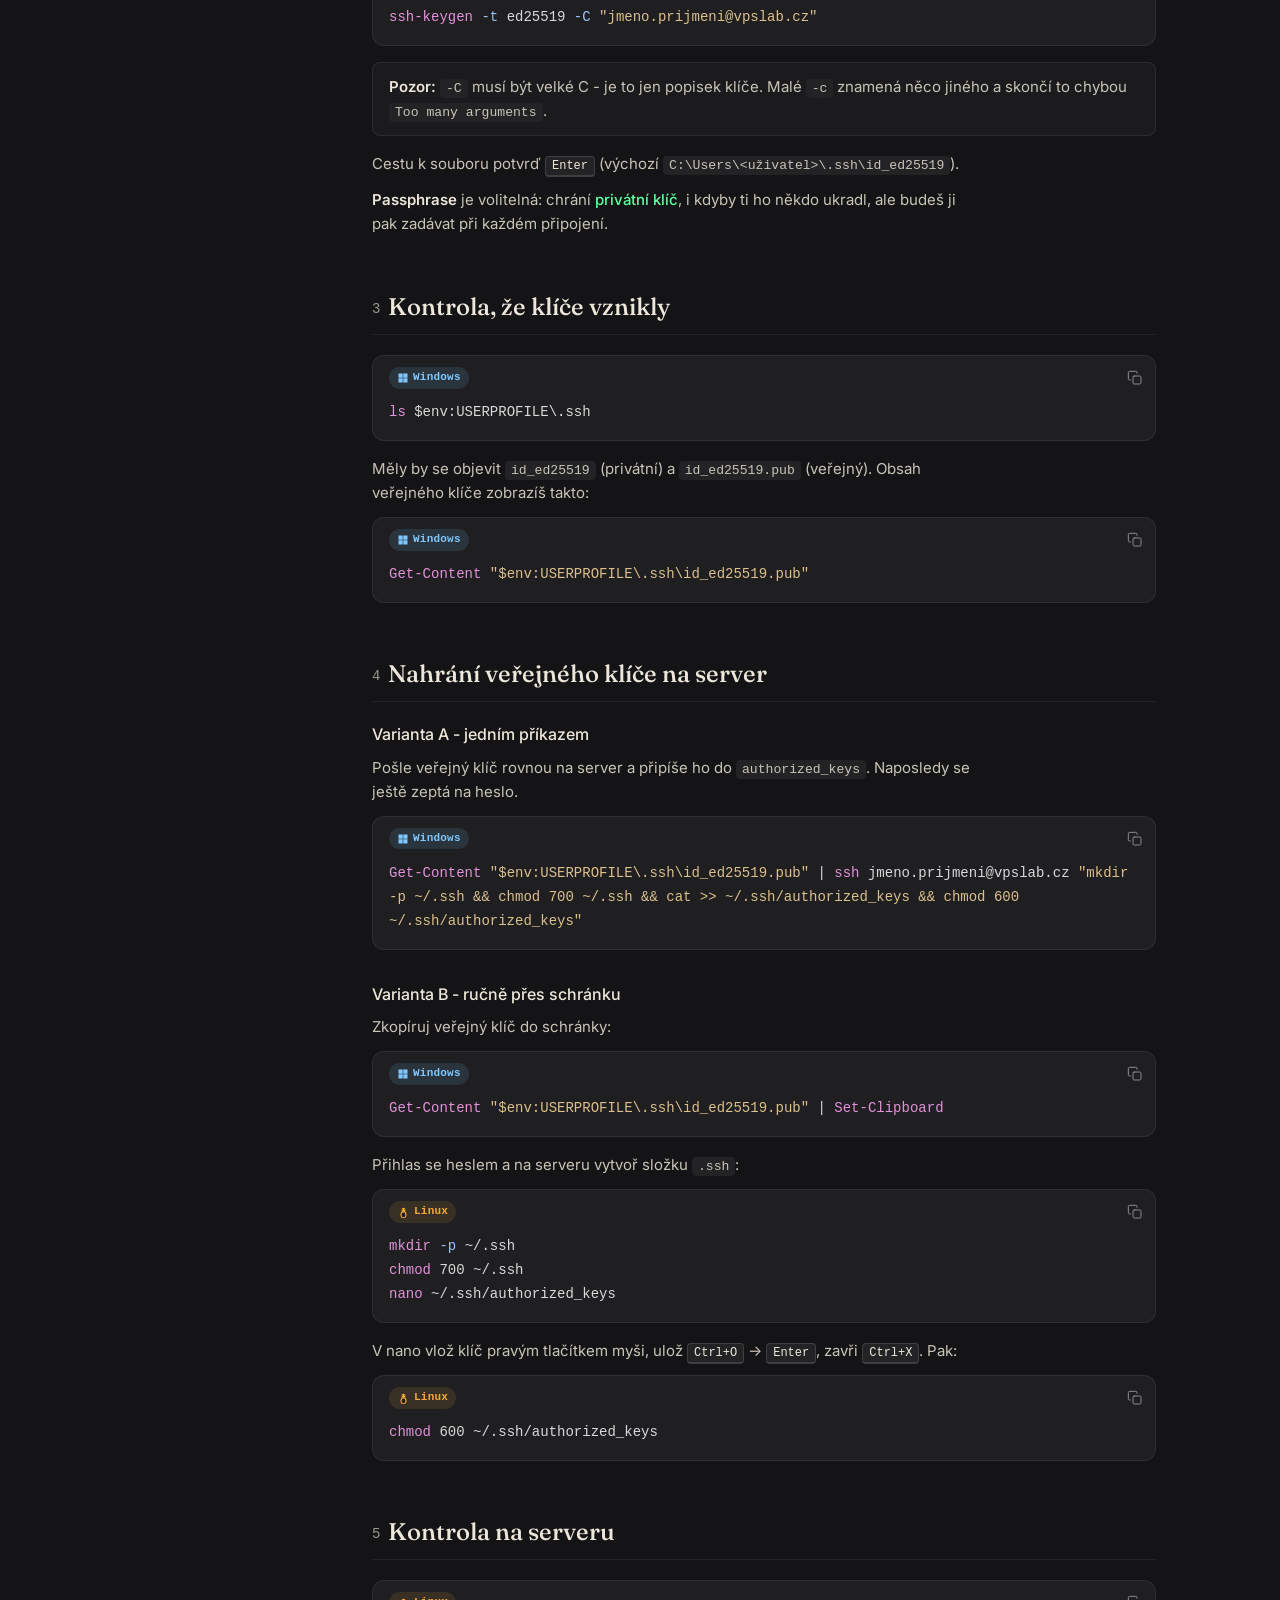
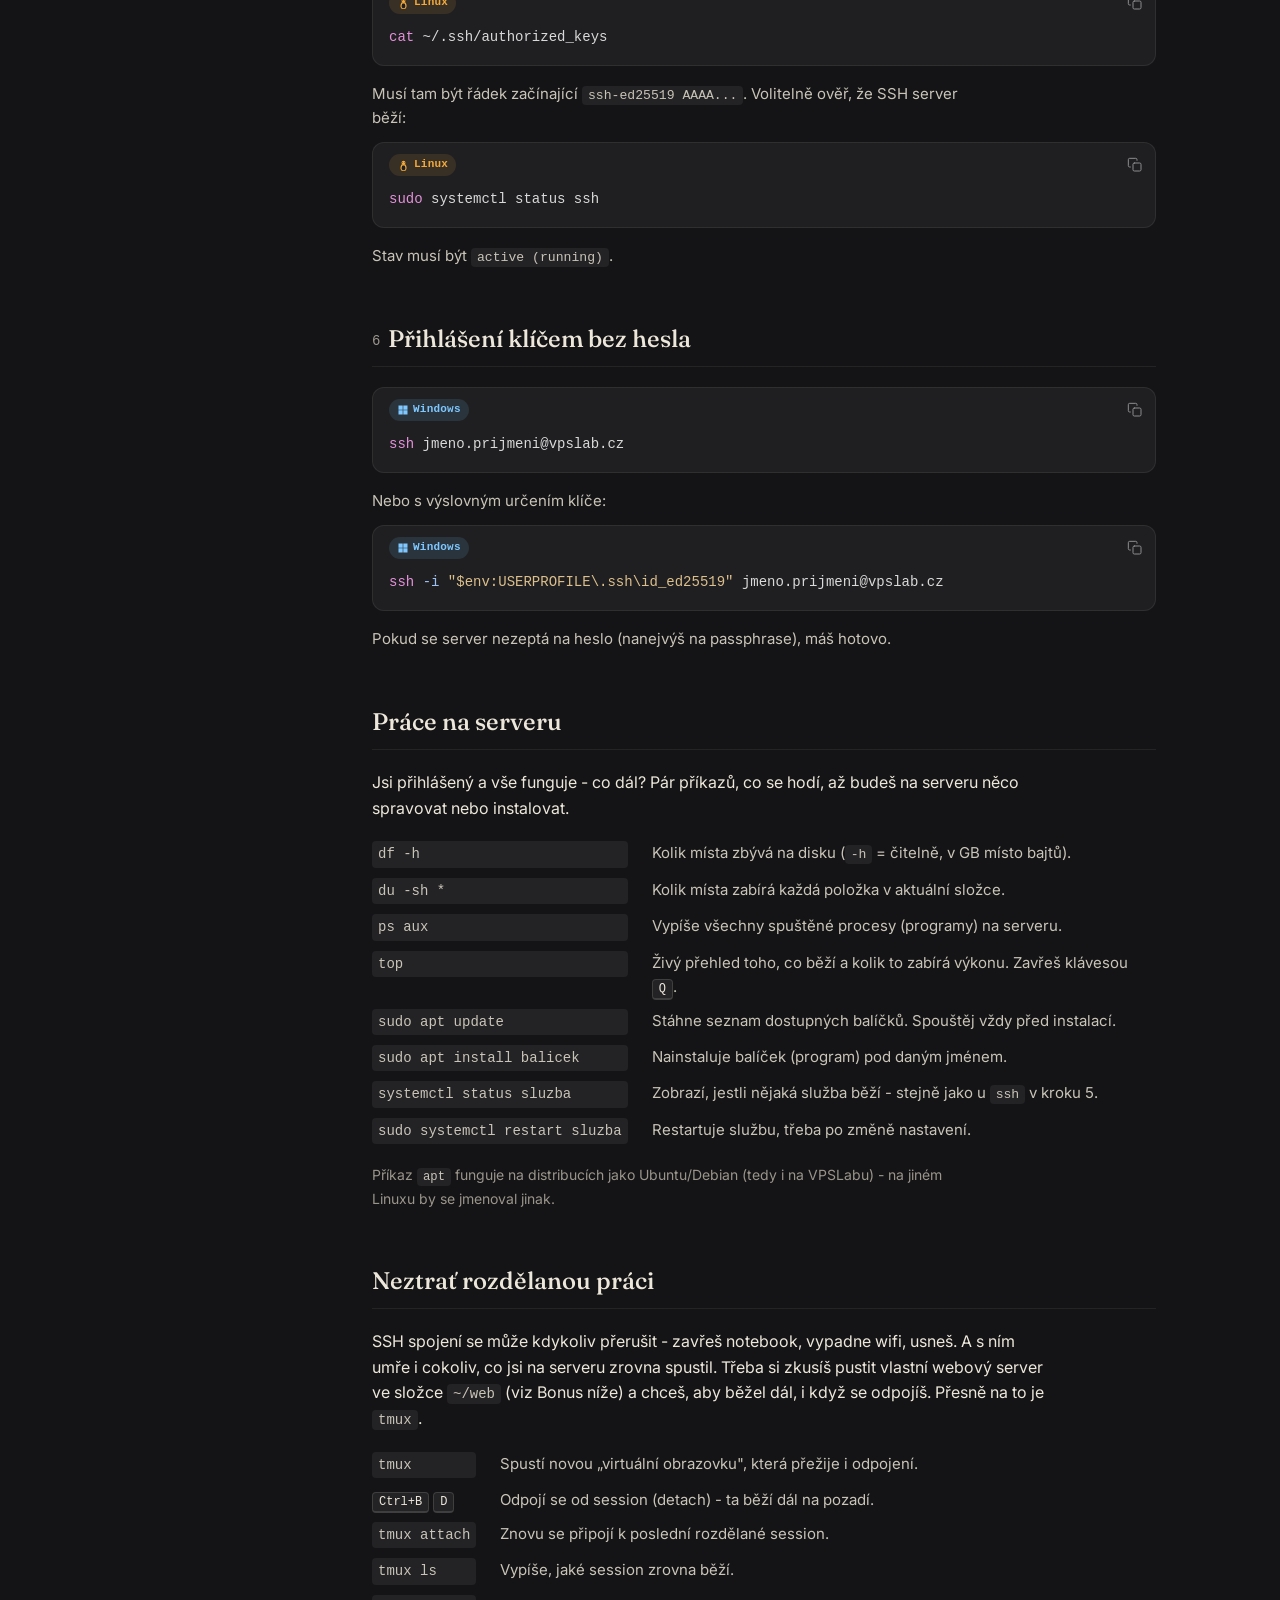
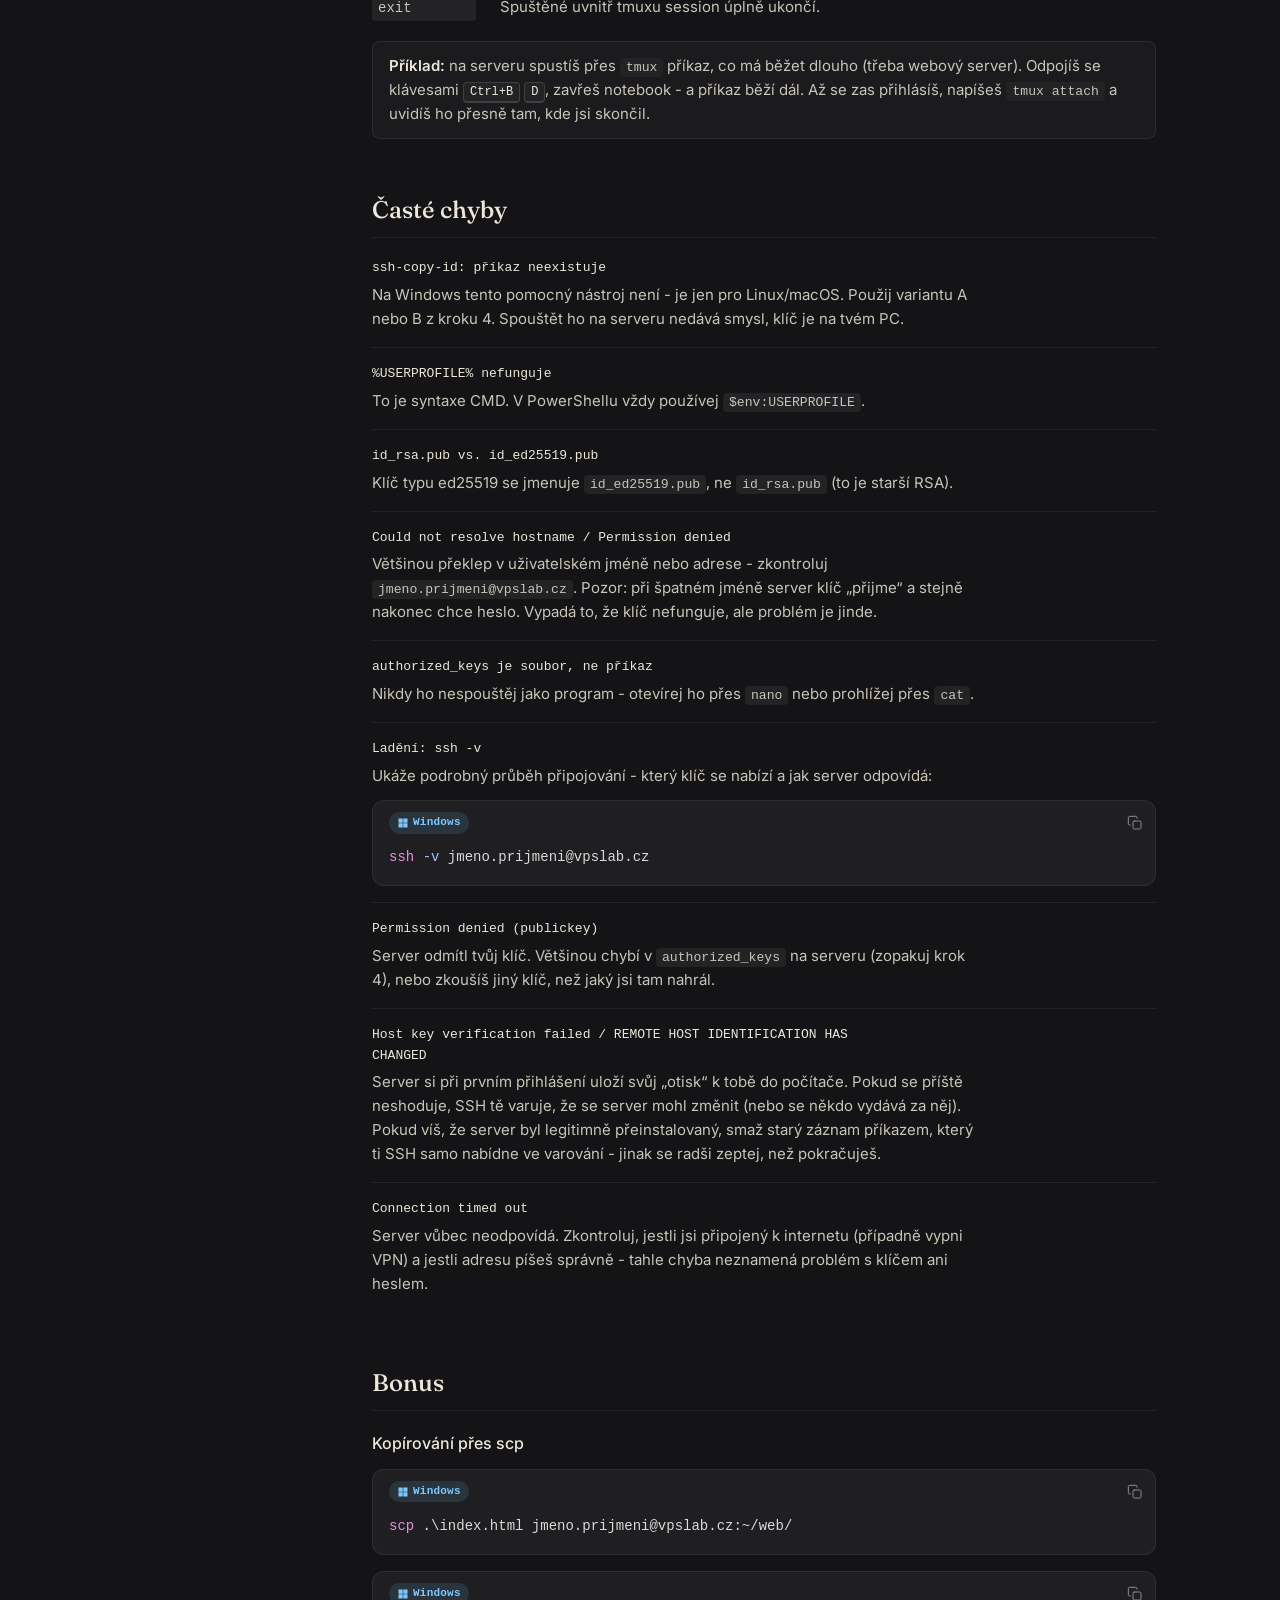
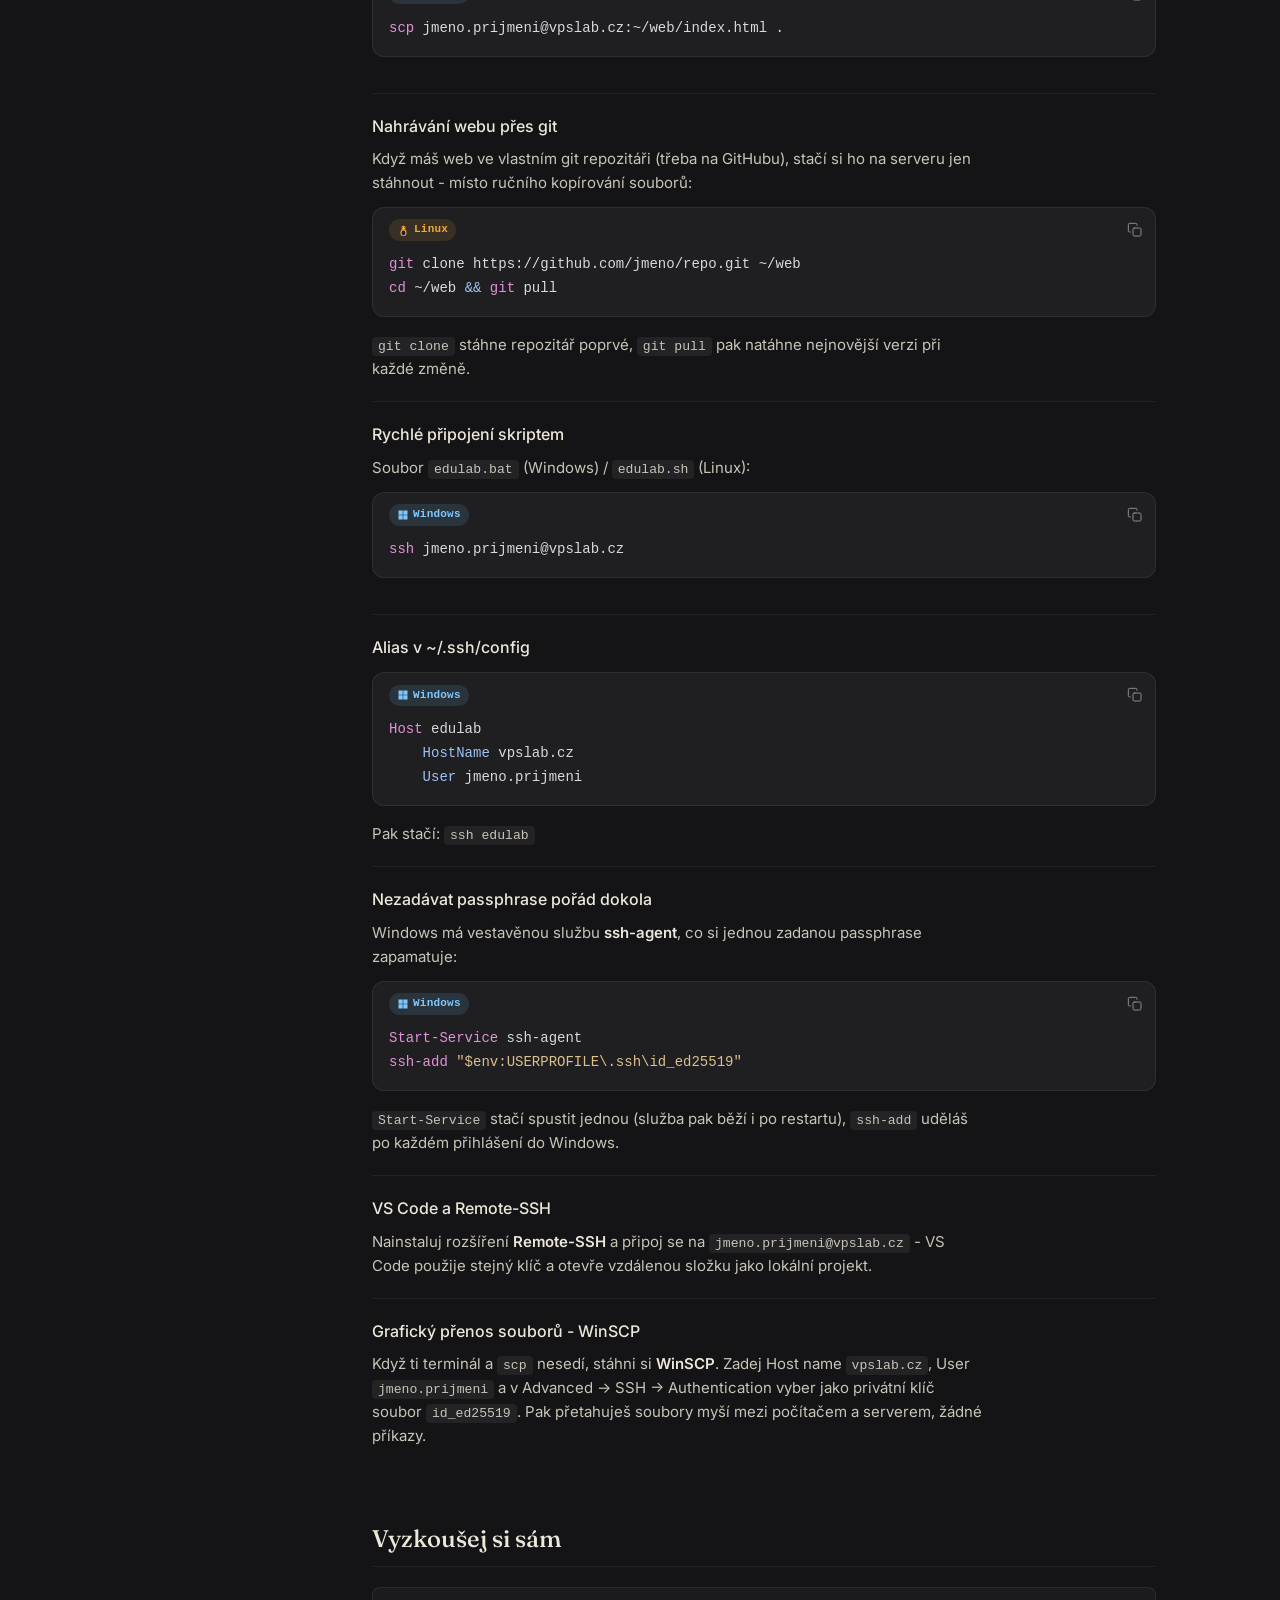
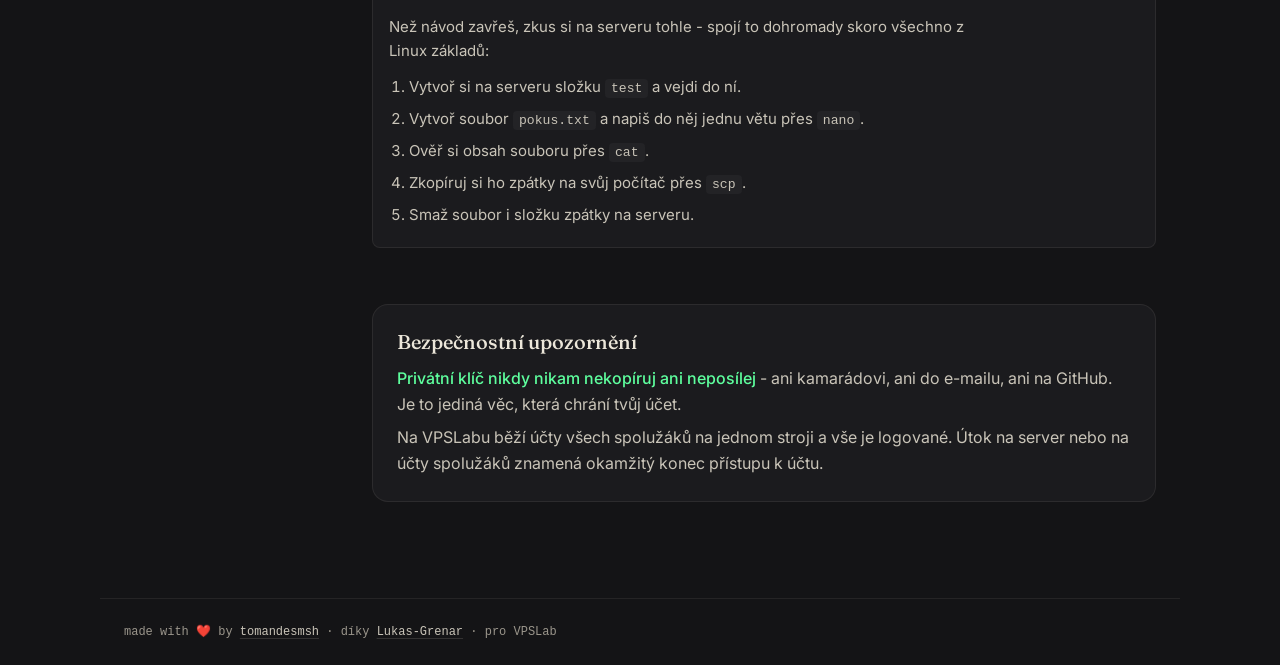
==== commit 9ec12253: "Add pipes/redirects/grep section and a git deploy bonus card New "Roury, přesměrování a hledání" sec" ====
--- a/SSHKeys.html
+++ b/SSHKeys.html
@@ -547,6 +547,7 @@
       <li><a href="#linux-zaklady">Linux základy</a></li>
       <li><a href="#slovnicek">Slovníček pojmů</a></li>
       <li><a href="#opravneni">Oprávnění souborů</a></li>
+      <li><a href="#bash-triky">Roury, přesměrování a hledání</a></li>
       <li><a href="#princip">Princip</a></li>
       <li><a href="#krok1">1. Heslo</a></li>
       <li><a href="#krok2">2. Vygenerování</a></li>
@@ -641,6 +642,22 @@
       </div>
 
       <div class="callout"><strong>Proč na tom záleží:</strong> pokud by byl <code class="path">authorized_keys</code> čitelný i pro ostatní uživatele na serveru, SSH ho z bezpečnostních důvodů <strong>odmítne použít</strong> - proto se v kroku 4 nastavuje <code class="path">chmod 600</code>.</div>
+    </section>
+
+    <section id="bash-triky">
+      <h2>Roury, přesměrování a hledání</h2>
+      <p>Pravé kouzlo Linuxu je v tom, že příkazy jdou spojovat dohromady - výstup jednoho pošleš jako vstup dalšímu, nebo ho rovnou uložíš do souboru.</p>
+
+      <div class="cmd-table">
+        <code class="path">prikaz1 | prikaz2</code><span>Roura (pipe) - výstup prvního příkazu pošle jako vstup druhému.</span>
+        <code class="path">prikaz > soubor</code><span>Přesměruje výstup do souboru. Pokud soubor existuje, jeho obsah přepíše.</span>
+        <code class="path">prikaz >> soubor</code><span>Totéž, ale přidá na konec souboru - nic nepřepíše.</span>
+        <code class="path">grep "text" soubor</code><span>Najde řádky obsahující „text" v souboru.</span>
+        <code class="path">ls | grep ".txt"</code><span>Příklad roury: vypíše jen soubory, co mají v názvu „.txt".</span>
+        <code class="path">*</code><span>Žolík (wildcard) - nahrazuje „cokoliv". <code class="path">ls *.txt</code> vypíše všechny <code class="path">.txt</code> soubory najednou.</span>
+      </div>
+
+      <div class="callout"><strong>Příklad:</strong> chceš zkontrolovat, jestli je tvůj klíč v <code class="path">authorized_keys</code>, ale soubor je dlouhý? Spoj <code class="path">cat</code> s <code class="path">grep</code> přes rouru: <code class="path">cat ~/.ssh/authorized_keys | grep jmeno.prijmeni</code> vypíše jen řádek, co obsahuje tvoje jméno.</div>
     </section>
 
     <section id="princip">
@@ -907,6 +924,17 @@
         </div>
 
         <div class="bonus-card">
+          <h3>Nahrávání webu přes git</h3>
+          <p>Když máš web ve vlastním git repozitáři (třeba na GitHubu), stačí si ho na serveru jen stáhnout - místo ručního kopírování souborů:</p>
+          <div class="codeblock" data-lang="bash">
+            <div class="bar"><span class="tag"></span><span class="icons"></span></div>
+            <pre><span class="k">git</span> clone https://github.com/jmeno/repo.git ~/web
+<span class="k">cd</span> ~/web <span class="f">&&</span> <span class="k">git</span> pull</pre>
+          </div>
+          <p><code class="path">git clone</code> stáhne repozitář poprvé, <code class="path">git pull</code> pak natáhne nejnovější verzi při každé změně.</p>
+        </div>
+
+        <div class="bonus-card">
           <h3>Rychlé připojení skriptem</h3>
           <p>Soubor <code class="path">edulab.bat</code> (Windows) / <code class="path">edulab.sh</code> (Linux):</p>
           <div class="codeblock" data-lang="powershell">
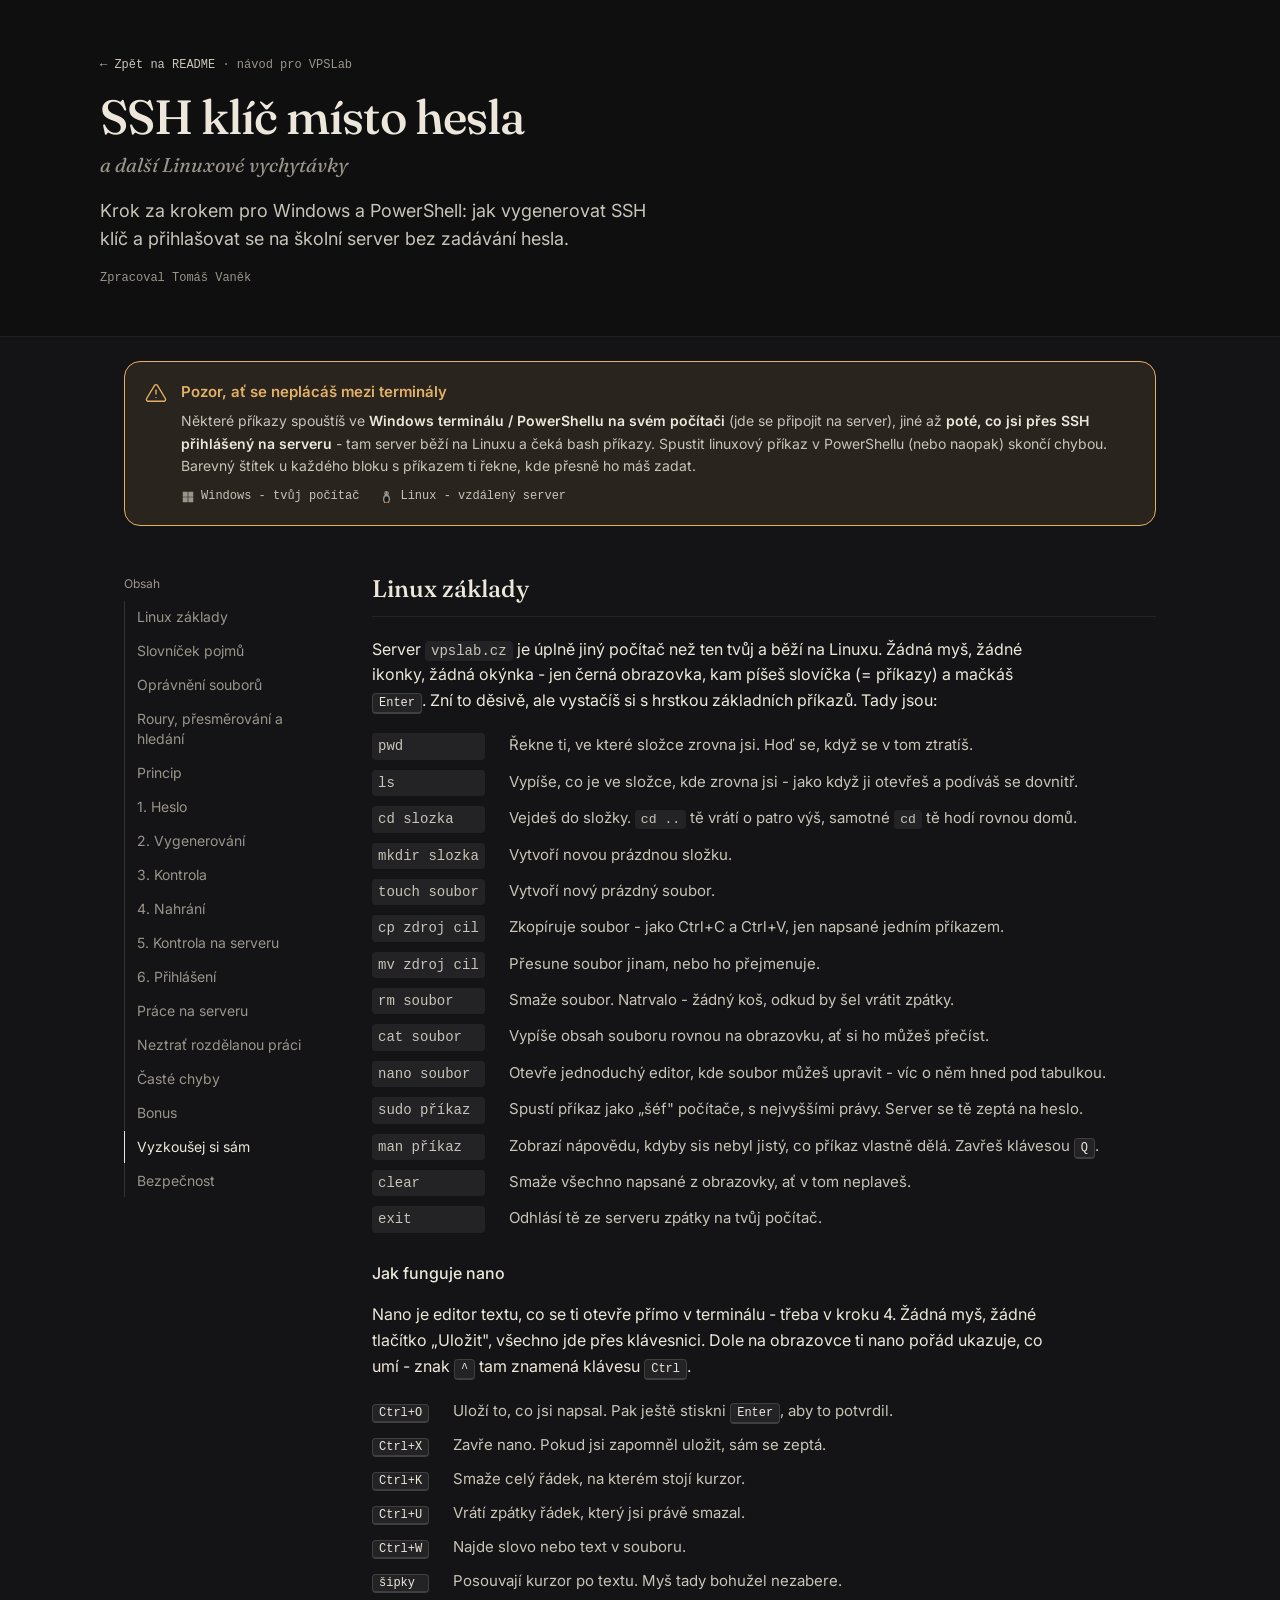
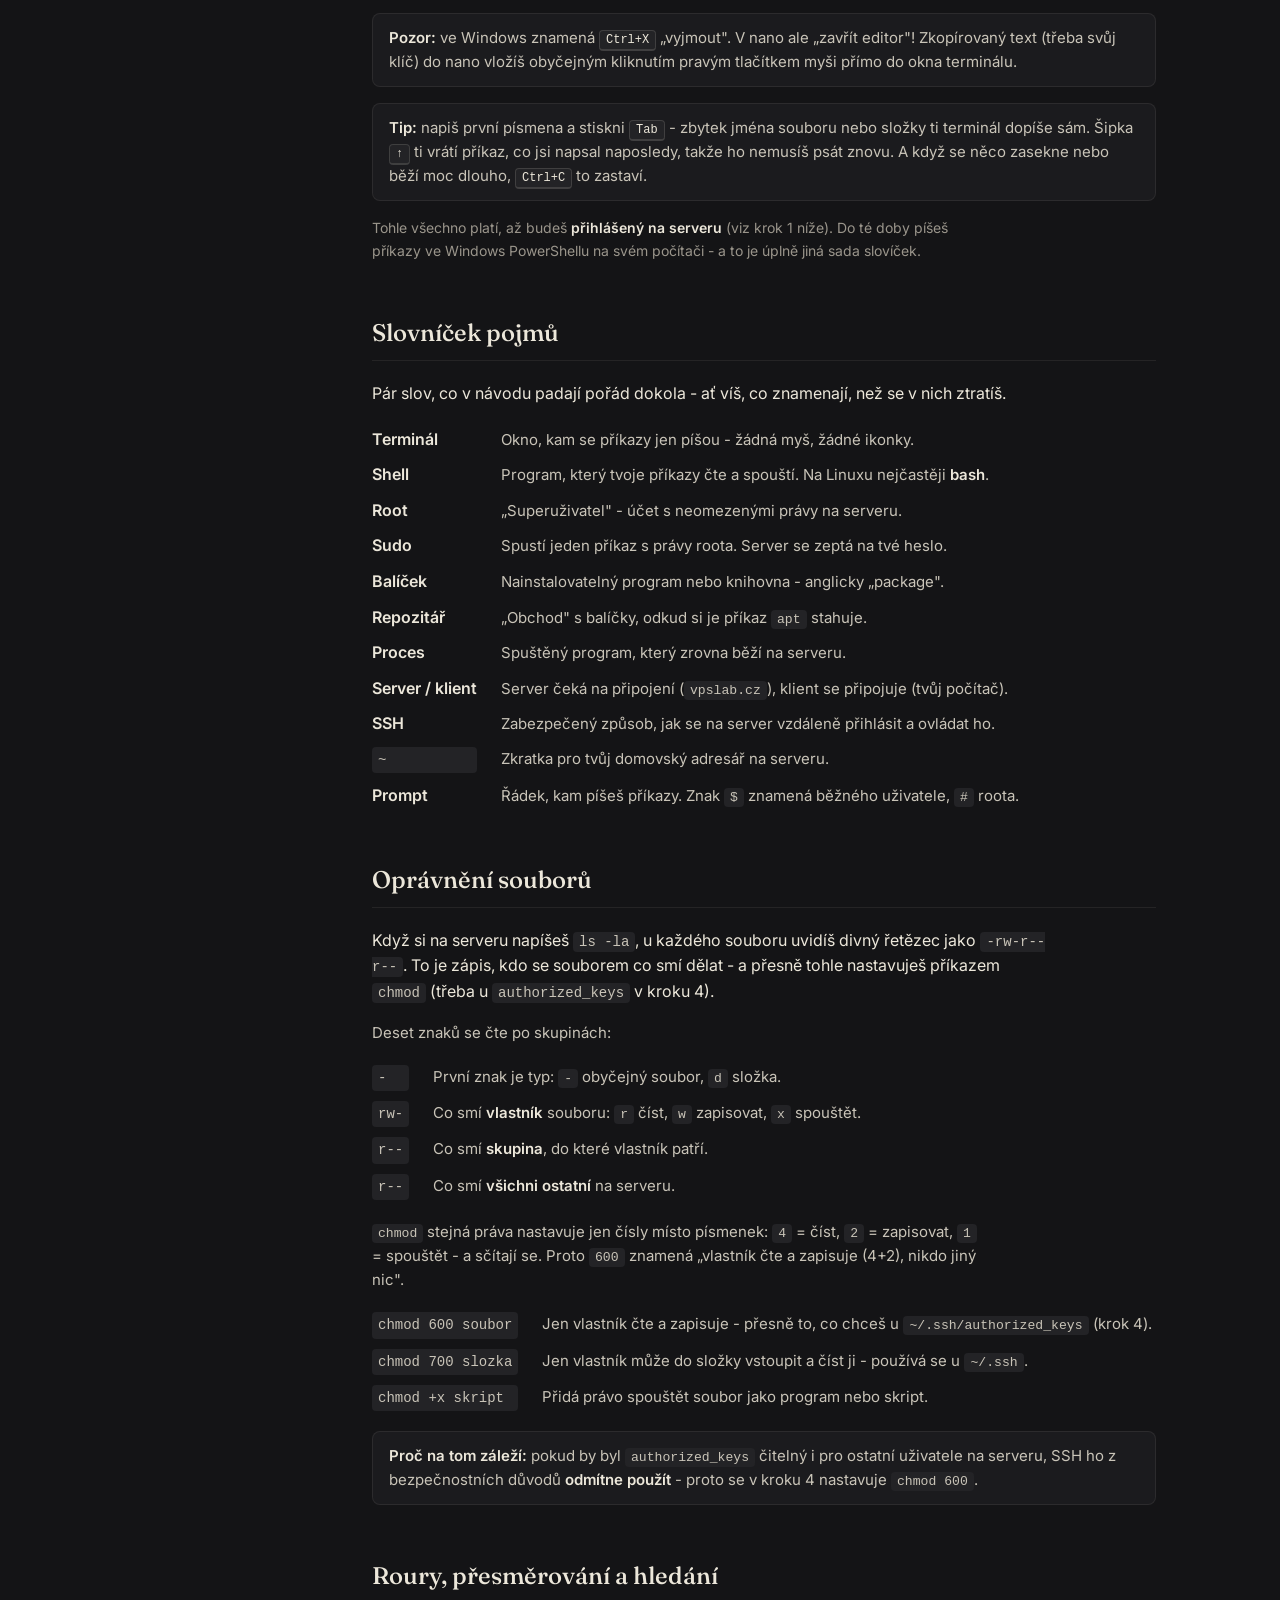
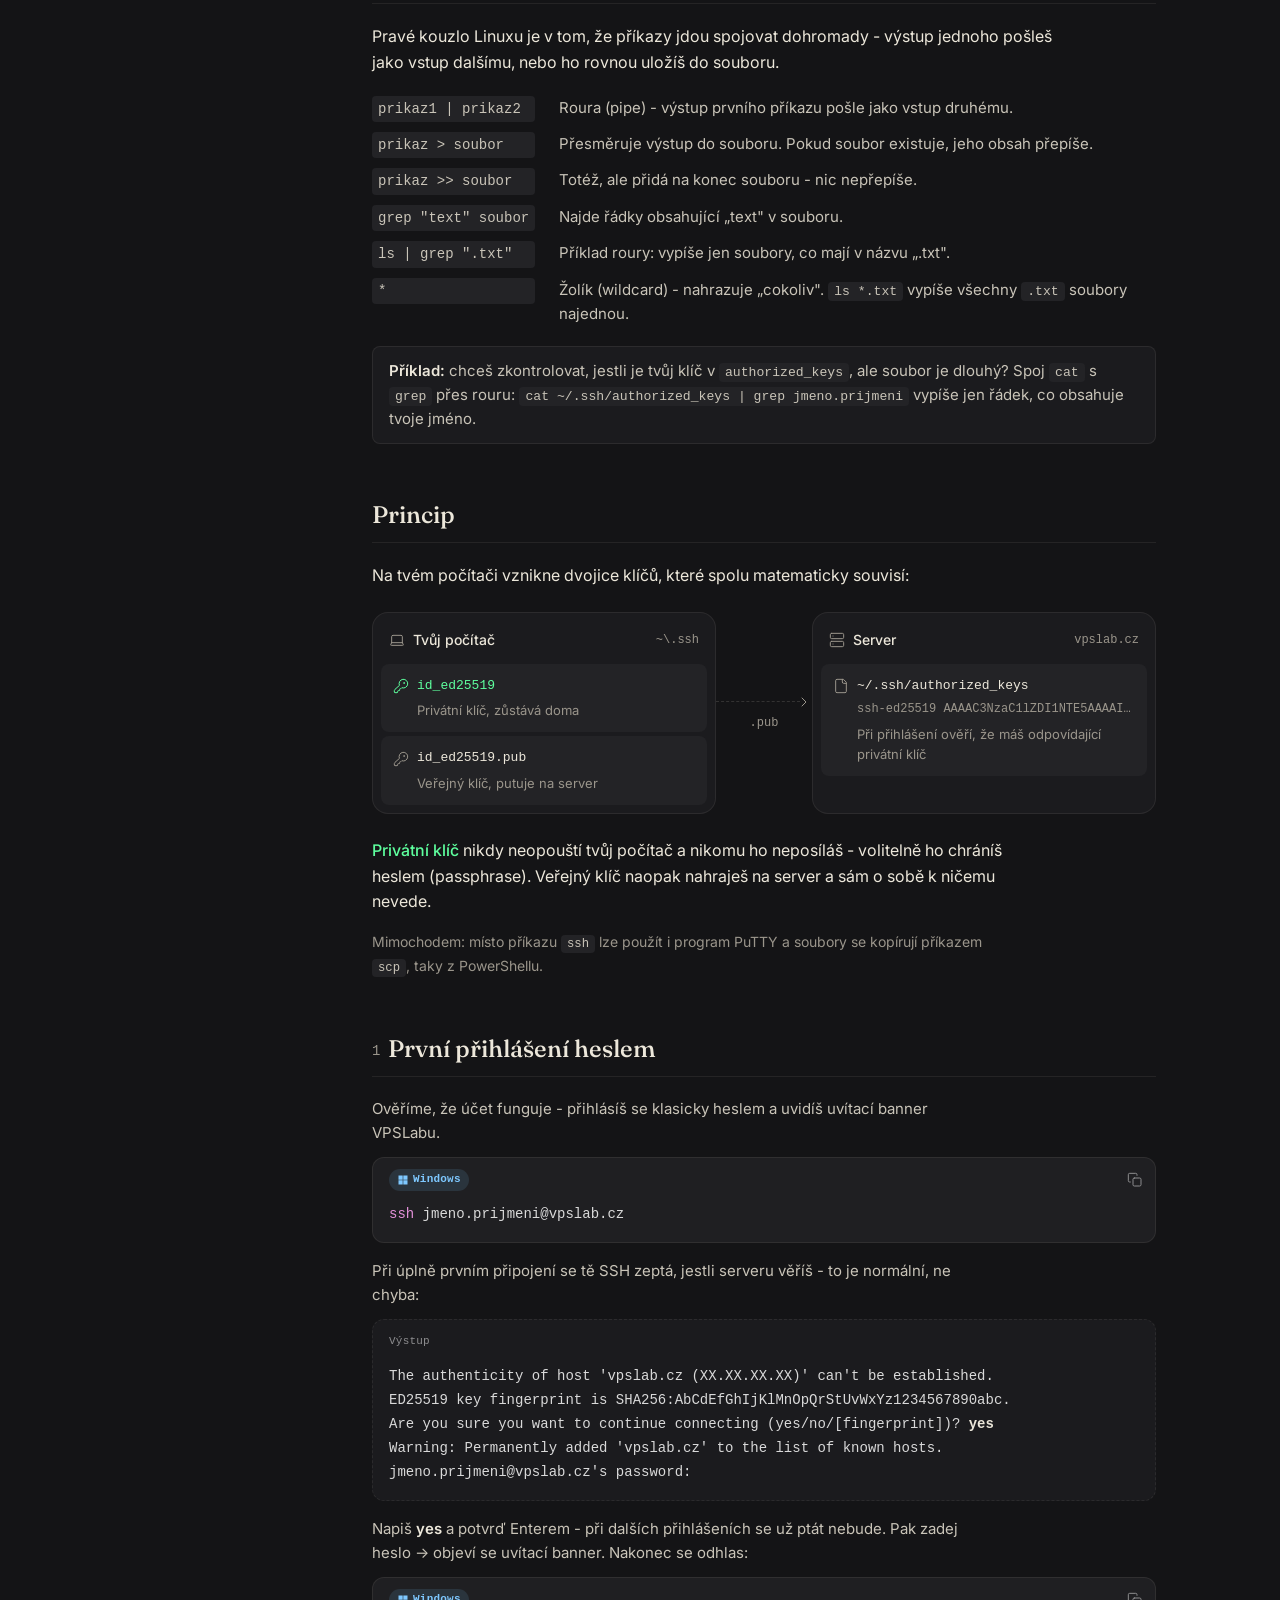
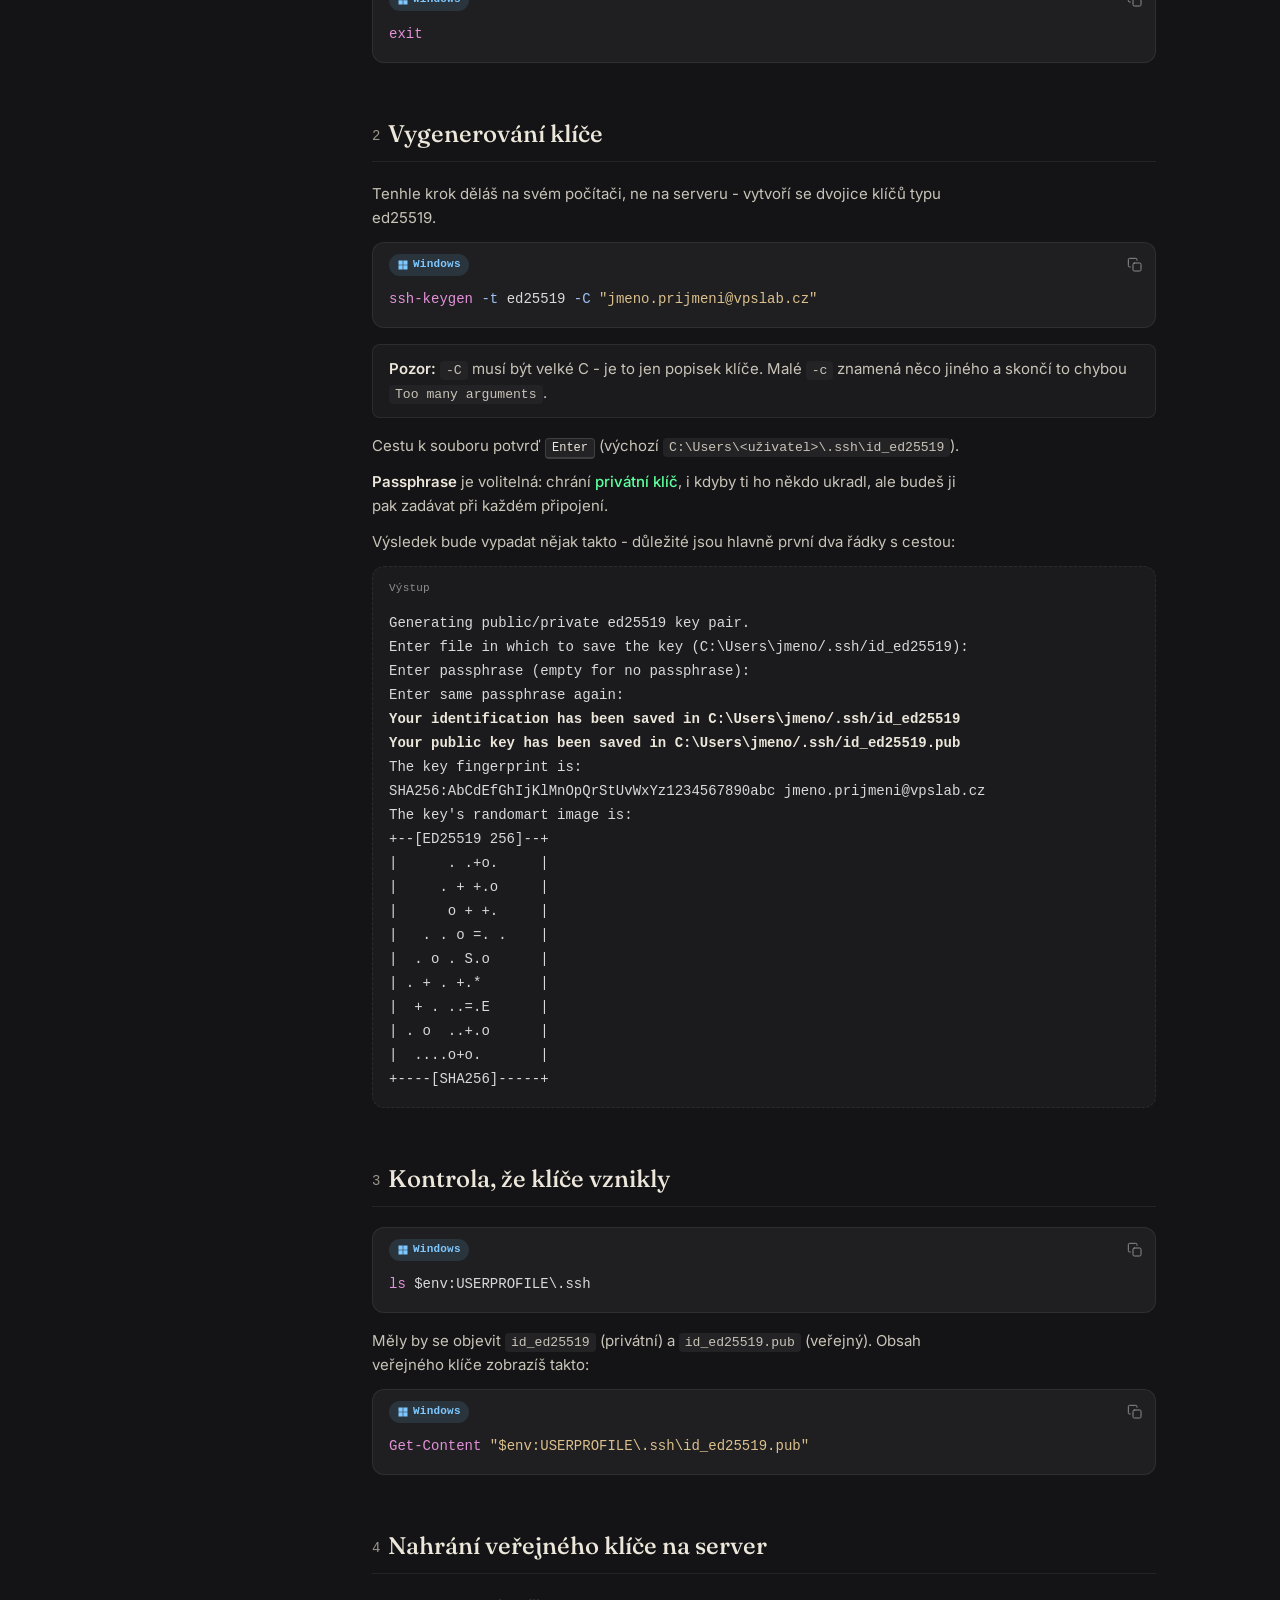
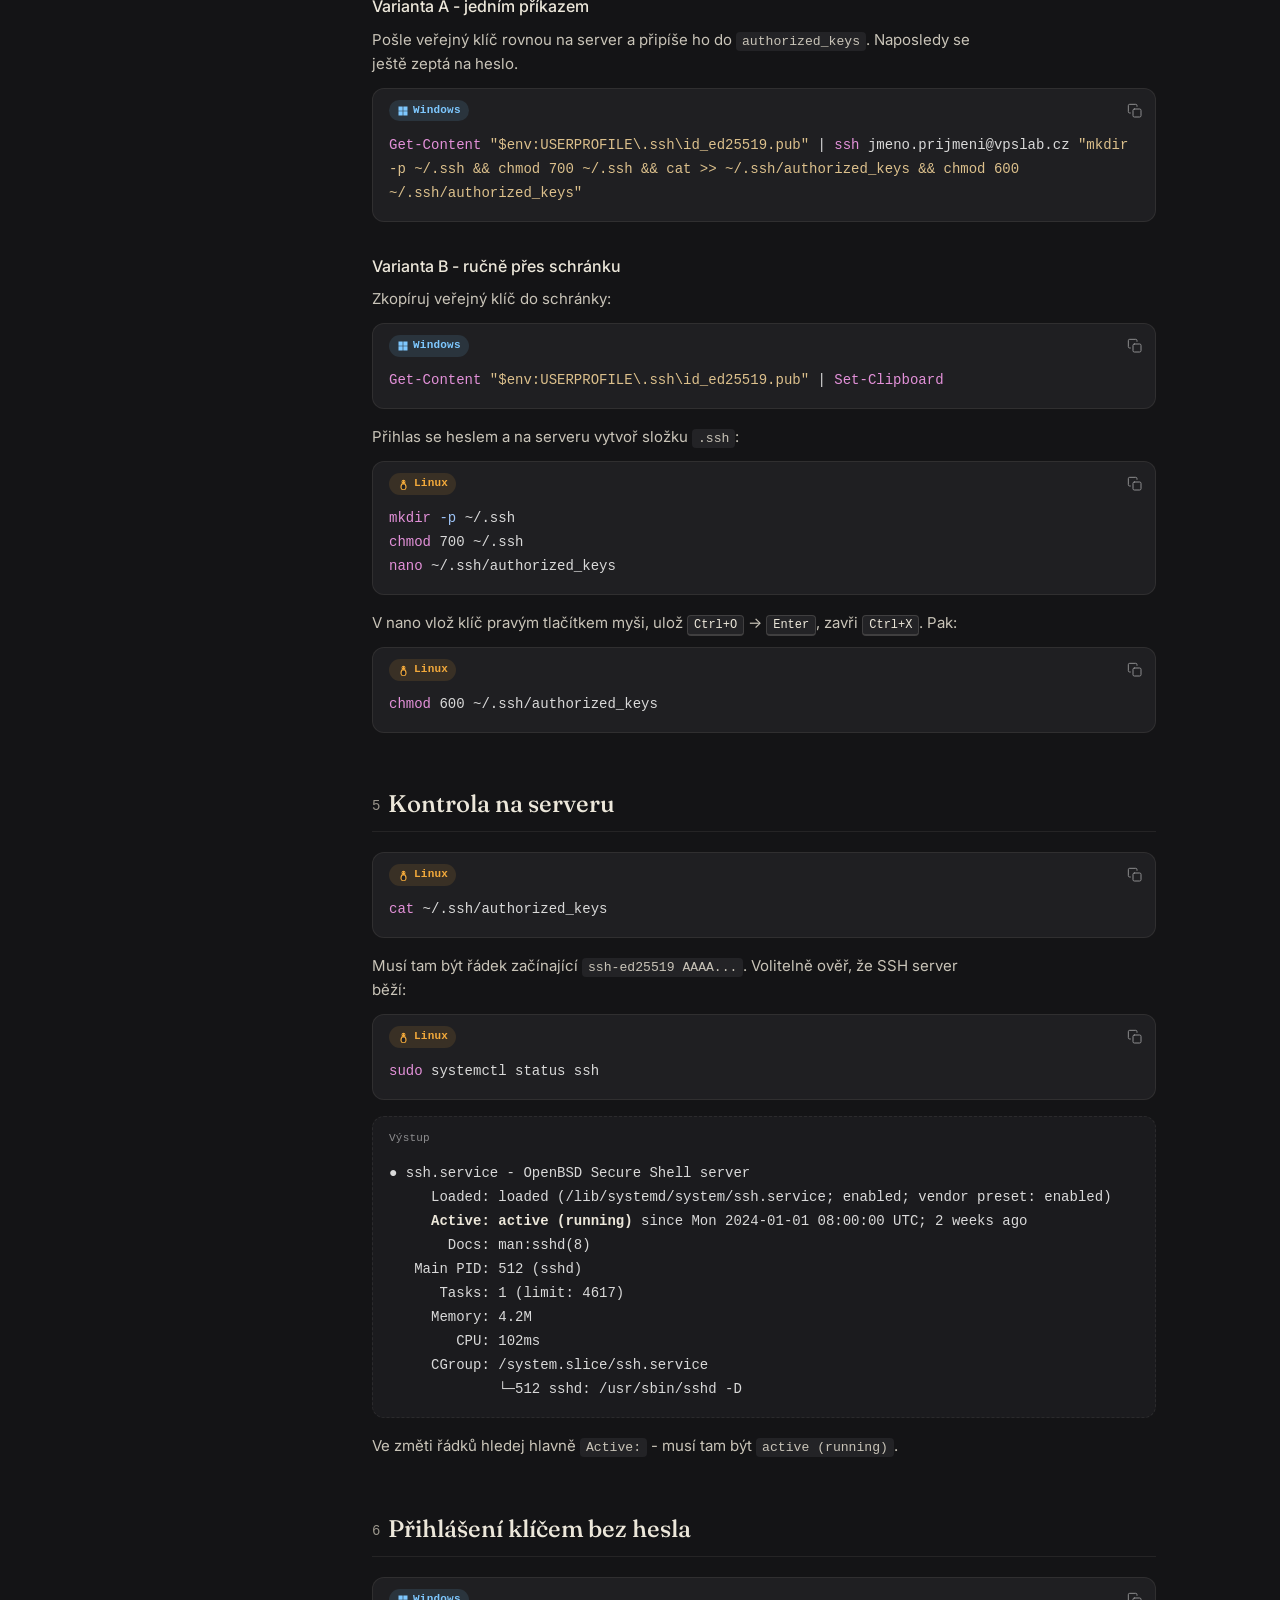
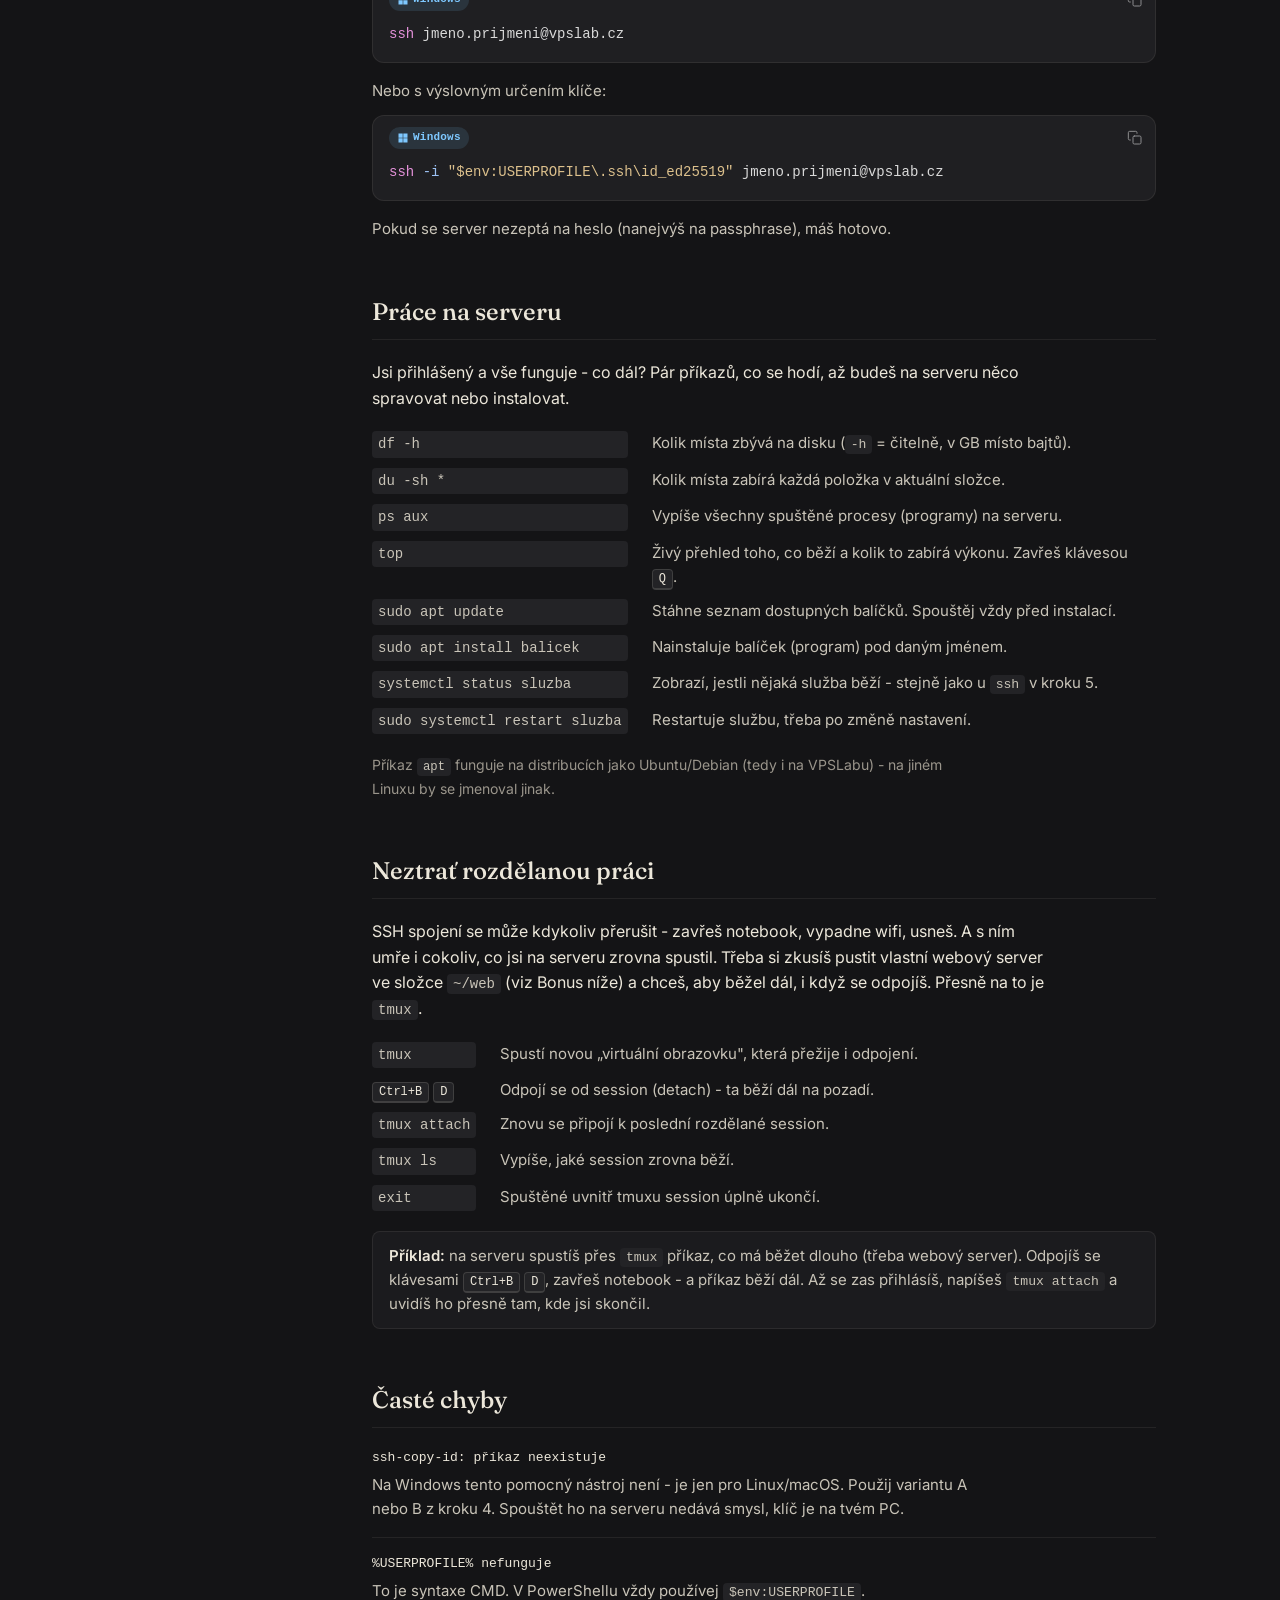
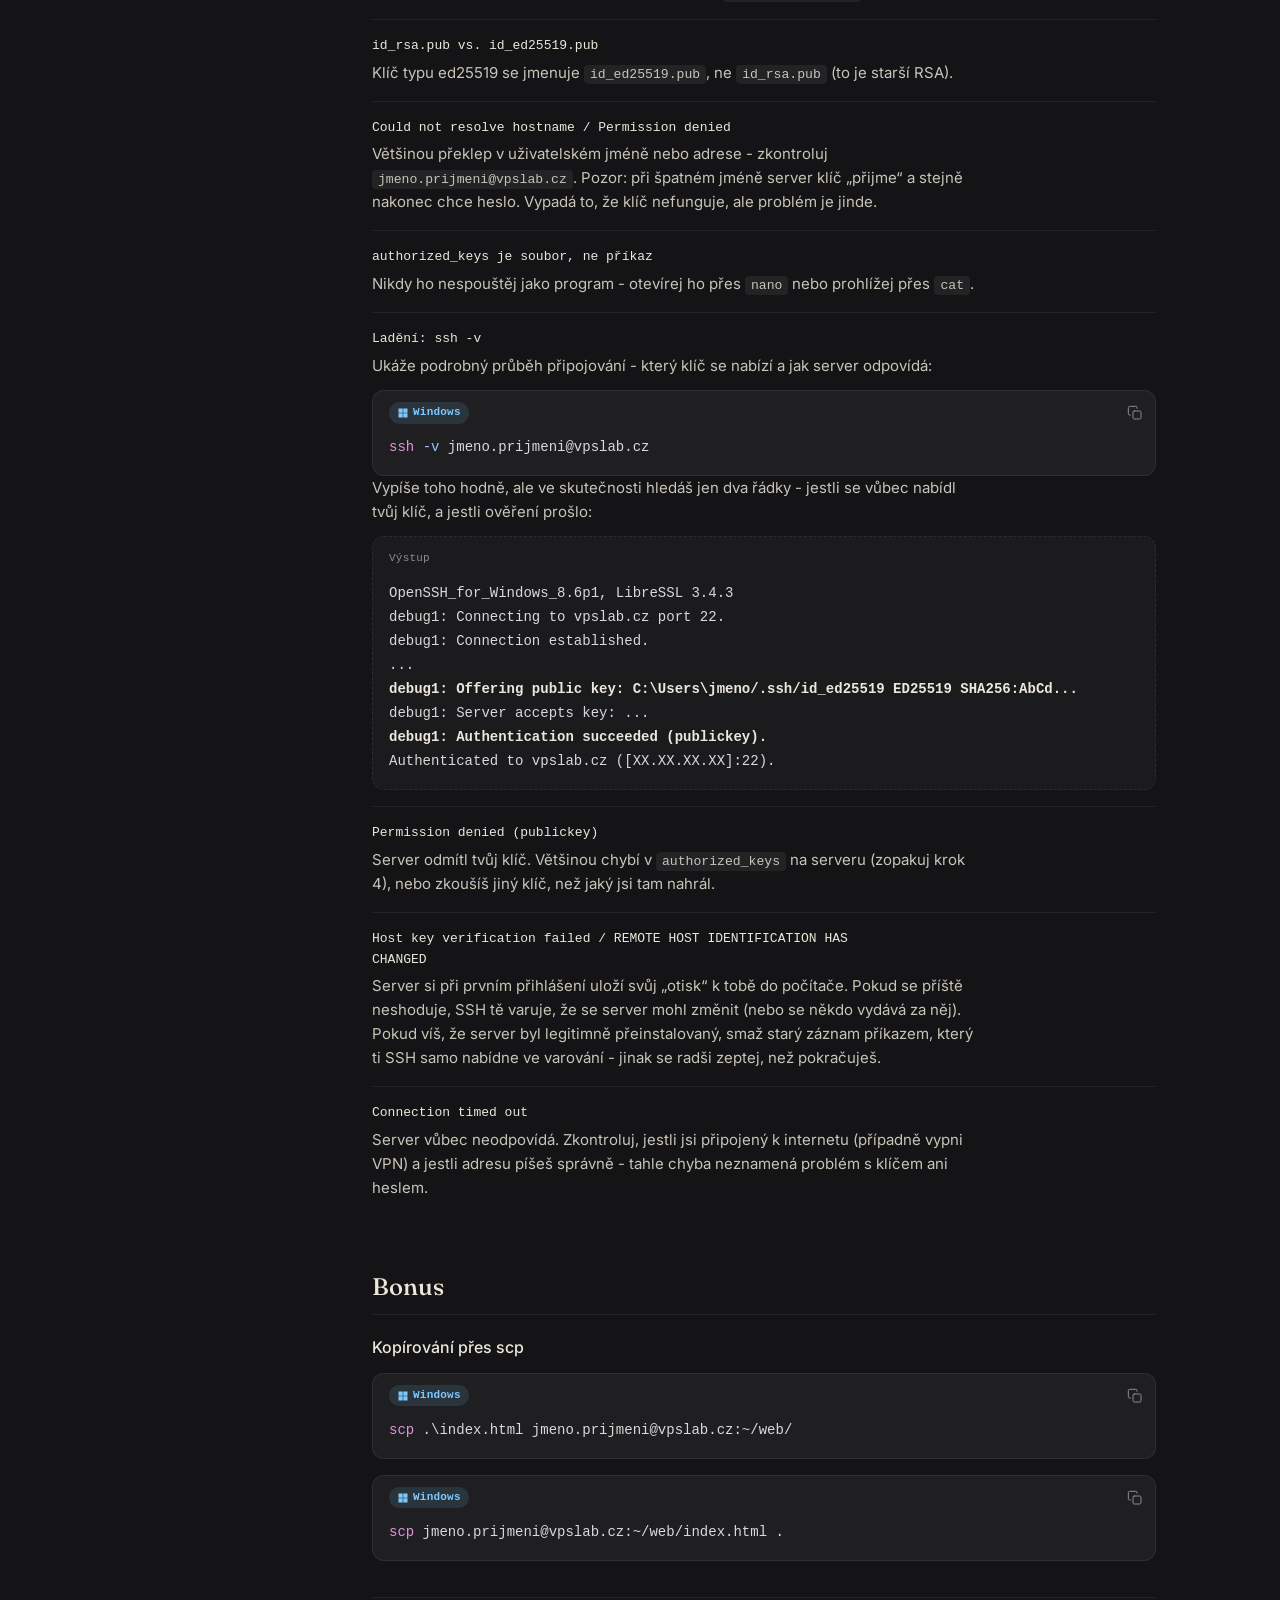
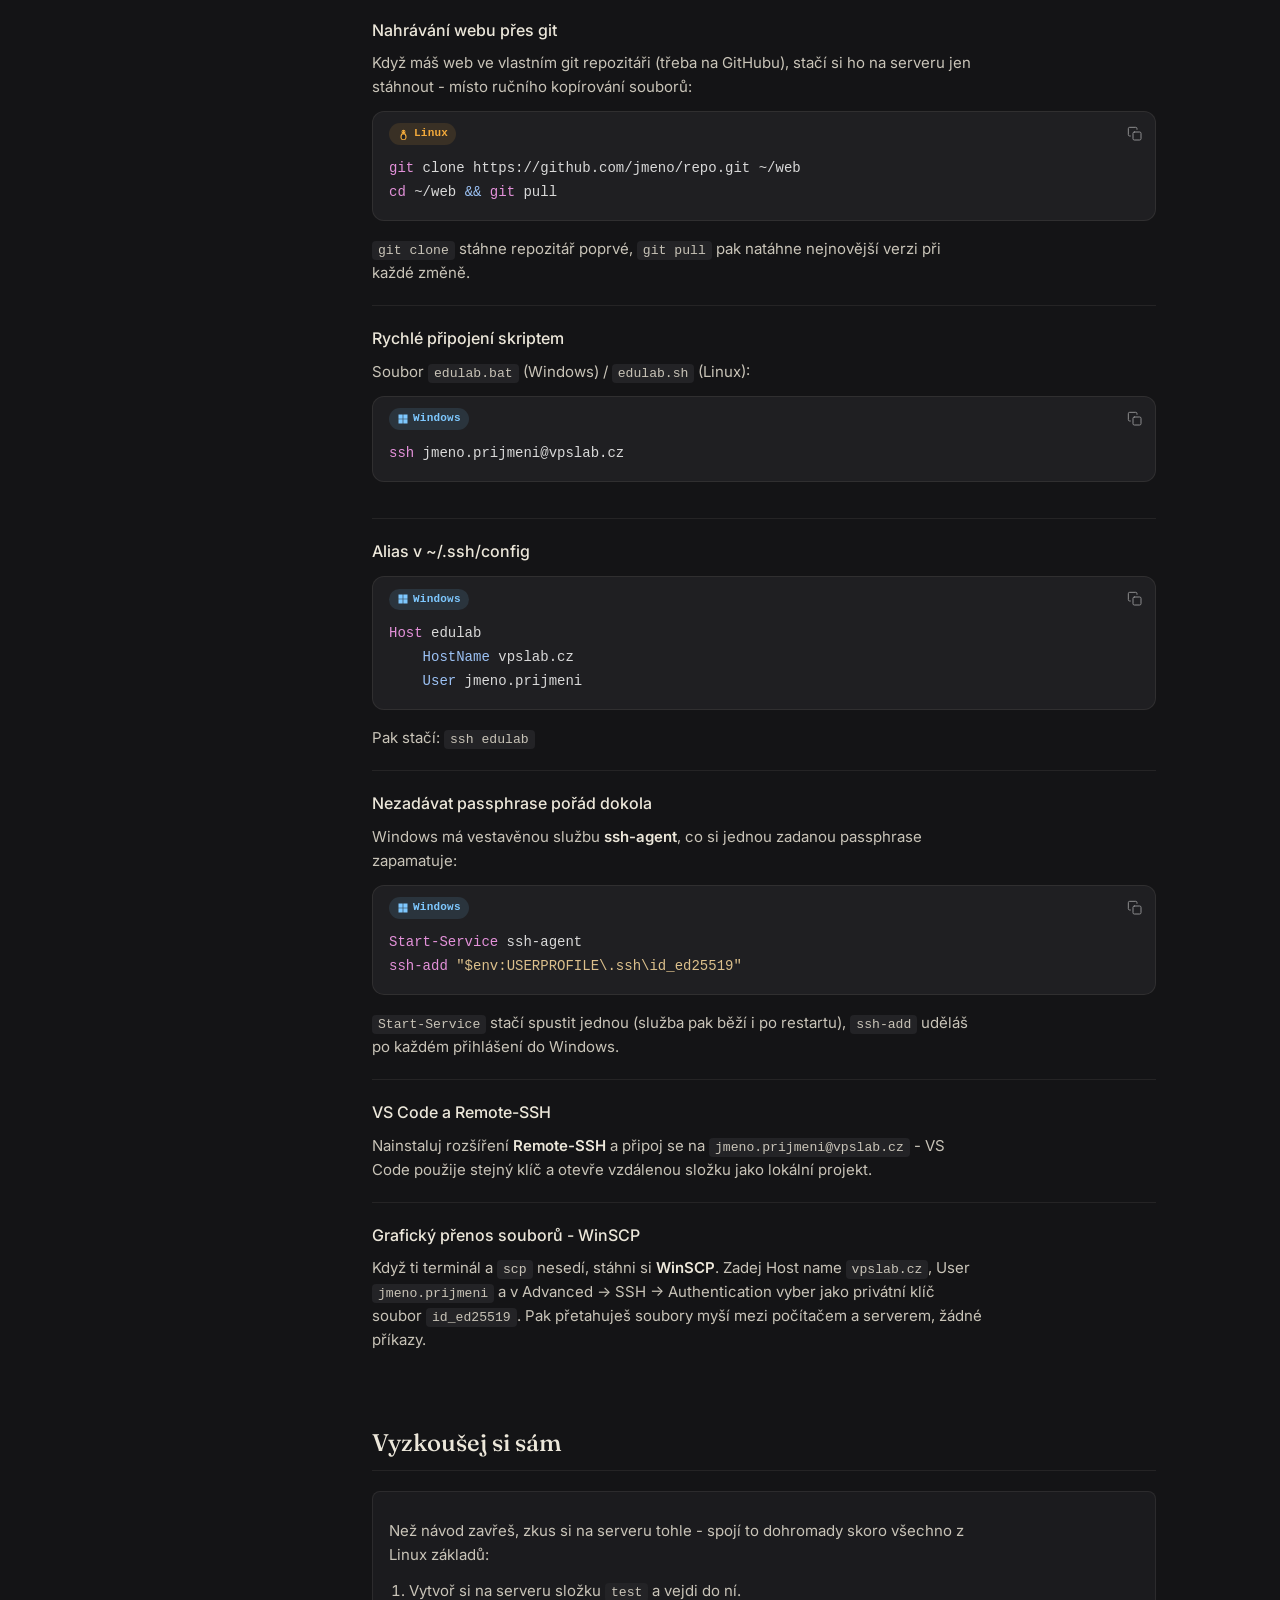
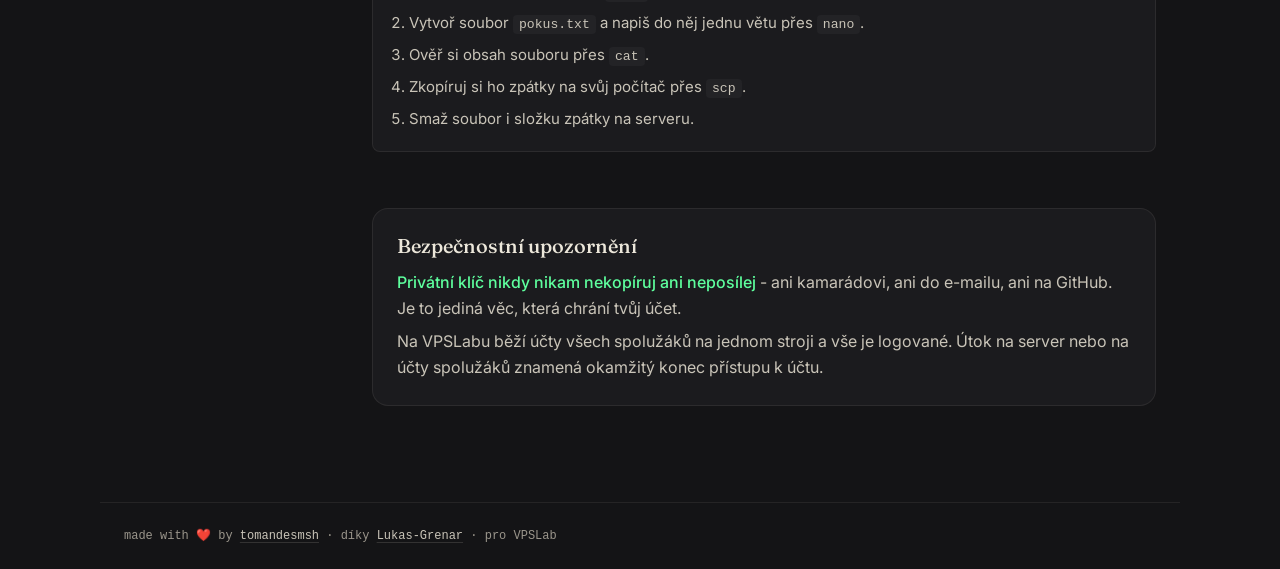
==== commit 4f399944: "Add annotated sample console output at verbose/confusing spots New dashed "Výstup" codeblock variant" ====
--- a/SSHKeys.html
+++ b/SSHKeys.html
@@ -391,6 +391,13 @@
     overflow:hidden;
     margin:12px 0 16px;
   }
+  .codeblock[data-lang="output"]{
+    background:var(--surface);
+    border-style:dashed;
+  }
+  .codeblock[data-lang="output"] pre strong{
+    color:var(--text);
+  }
   .codeblock .bar{
     display:flex;
     align-items:center;
@@ -418,6 +425,12 @@
   }
   .codeblock .bar .tag .os-badge.win{color:#7ec8ff; background:rgba(126,200,255,0.12);}
   .codeblock .bar .tag .os-badge.linux{color:#f2a93b; background:rgba(242,169,59,0.12);}
+  .codeblock .bar .tag .output-tag{
+    font-family:var(--mono);
+    font-size:11px;
+    letter-spacing:0.02em;
+    color:var(--code-muted);
+  }
   .codeblock .bar .icons{display:flex; gap:4px;}
   .icon-btn{
     background:none;
@@ -721,7 +734,16 @@
           <div class="bar"><span class="tag"></span><span class="icons"></span></div>
           <pre><span class="k">ssh</span> jmeno.prijmeni@vpslab.cz</pre>
         </div>
-        <p class="note">Zadej heslo → objeví se uvítací banner. Pak se odhlas:</p>
+        <p class="note">Při úplně prvním připojení se tě SSH zeptá, jestli serveru věříš - to je normální, ne chyba:</p>
+        <div class="codeblock" data-lang="output">
+          <div class="bar"><span class="tag"></span><span class="icons"></span></div>
+          <pre>The authenticity of host 'vpslab.cz (XX.XX.XX.XX)' can't be established.
+ED25519 key fingerprint is SHA256:AbCdEfGhIjKlMnOpQrStUvWxYz1234567890abc.
+Are you sure you want to continue connecting (yes/no/[fingerprint])? <strong>yes</strong>
+Warning: Permanently added 'vpslab.cz' to the list of known hosts.
+jmeno.prijmeni@vpslab.cz's password:</pre>
+        </div>
+        <p class="note">Napiš <strong>yes</strong> a potvrď Enterem - při dalších přihlášeních se už ptát nebude. Pak zadej heslo → objeví se uvítací banner. Nakonec se odhlas:</p>
         <div class="codeblock" data-lang="powershell">
           <div class="bar"><span class="tag"></span><span class="icons"></span></div>
           <pre><span class="k">exit</span></pre>
@@ -740,6 +762,30 @@
         <div class="callout"><strong>Pozor:</strong> <code class="path">-C</code> musí být velké C - je to jen popisek klíče. Malé <code class="path">-c</code> znamená něco jiného a skončí to chybou <code class="path">Too many arguments</code>.</div>
         <p class="note">Cestu k souboru potvrď <kbd>Enter</kbd> (výchozí <code class="path">C:\Users\&lt;uživatel&gt;\.ssh\id_ed25519</code>).</p>
         <p class="note"><strong>Passphrase</strong> je volitelná: chrání <strong class="priv">privátní klíč</strong>, i kdyby ti ho někdo ukradl, ale budeš ji pak zadávat při každém připojení.</p>
+        <p class="note">Výsledek bude vypadat nějak takto - důležité jsou hlavně první dva řádky s cestou:</p>
+        <div class="codeblock" data-lang="output">
+          <div class="bar"><span class="tag"></span><span class="icons"></span></div>
+          <pre>Generating public/private ed25519 key pair.
+Enter file in which to save the key (C:\Users\jmeno/.ssh/id_ed25519):
+Enter passphrase (empty for no passphrase):
+Enter same passphrase again:
+<strong>Your identification has been saved in C:\Users\jmeno/.ssh/id_ed25519</strong>
+<strong>Your public key has been saved in C:\Users\jmeno/.ssh/id_ed25519.pub</strong>
+The key fingerprint is:
+SHA256:AbCdEfGhIjKlMnOpQrStUvWxYz1234567890abc jmeno.prijmeni@vpslab.cz
+The key's randomart image is:
++--[ED25519 256]--+
+|      . .+o.     |
+|     . + +.o     |
+|      o + +.     |
+|   . . o =. .    |
+|  . o . S.o      |
+| . + . +.*       |
+|  + . ..=.E      |
+| . o  ..+.o      |
+|  ....o+o.       |
++----[SHA256]-----+</pre>
+        </div>
       </div>
     </section>
 
@@ -804,7 +850,20 @@
           <div class="bar"><span class="tag"></span><span class="icons"></span></div>
           <pre><span class="k">sudo</span> systemctl status ssh</pre>
         </div>
-        <p class="note">Stav musí být <code class="path">active (running)</code>.</p>
+        <div class="codeblock" data-lang="output">
+          <div class="bar"><span class="tag"></span><span class="icons"></span></div>
+          <pre>● ssh.service - OpenBSD Secure Shell server
+     Loaded: loaded (/lib/systemd/system/ssh.service; enabled; vendor preset: enabled)
+     <strong>Active: active (running)</strong> since Mon 2024-01-01 08:00:00 UTC; 2 weeks ago
+       Docs: man:sshd(8)
+   Main PID: 512 (sshd)
+      Tasks: 1 (limit: 4617)
+     Memory: 4.2M
+        CPU: 102ms
+     CGroup: /system.slice/ssh.service
+             └─512 sshd: /usr/sbin/sshd -D</pre>
+        </div>
+        <p class="note">Ve změti řádků hledej hlavně <code class="path">Active:</code> - musí tam být <code class="path">active (running)</code>.</p>
       </div>
     </section>
 
@@ -889,6 +948,18 @@
         <div class="codeblock" data-lang="powershell">
           <div class="bar"><span class="tag"></span><span class="icons"></span></div>
           <pre><span class="k">ssh</span> <span class="f">-v</span> jmeno.prijmeni@vpslab.cz</pre>
+        </div>
+        <p>Vypíše toho hodně, ale ve skutečnosti hledáš jen dva řádky - jestli se vůbec nabídl tvůj klíč, a jestli ověření prošlo:</p>
+        <div class="codeblock" data-lang="output">
+          <div class="bar"><span class="tag"></span><span class="icons"></span></div>
+          <pre>OpenSSH_for_Windows_8.6p1, LibreSSL 3.4.3
+debug1: Connecting to vpslab.cz port 22.
+debug1: Connection established.
+...
+<strong>debug1: Offering public key: C:\Users\jmeno/.ssh/id_ed25519 ED25519 SHA256:AbCd...</strong>
+debug1: Server accepts key: ...
+<strong>debug1: Authentication succeeded (publickey).</strong>
+Authenticated to vpslab.cz ([XX.XX.XX.XX]:22).</pre>
         </div>
       </div>
 
@@ -1054,6 +1125,10 @@
     if(!bar || !pre) return;
 
     var lang = block.getAttribute('data-lang') || 'shell';
+    if(lang === 'output'){
+      tag.innerHTML = '<span class="output-tag">Výstup</span>';
+      return;
+    }
     var os = OS_BY_LANG[lang] || {cls:'win', icon:WIN_ICON, label:'Windows'};
     tag.innerHTML = '<span class="os-badge ' + os.cls + '">' + os.icon + '<span>' + os.label + '</span></span>';
 
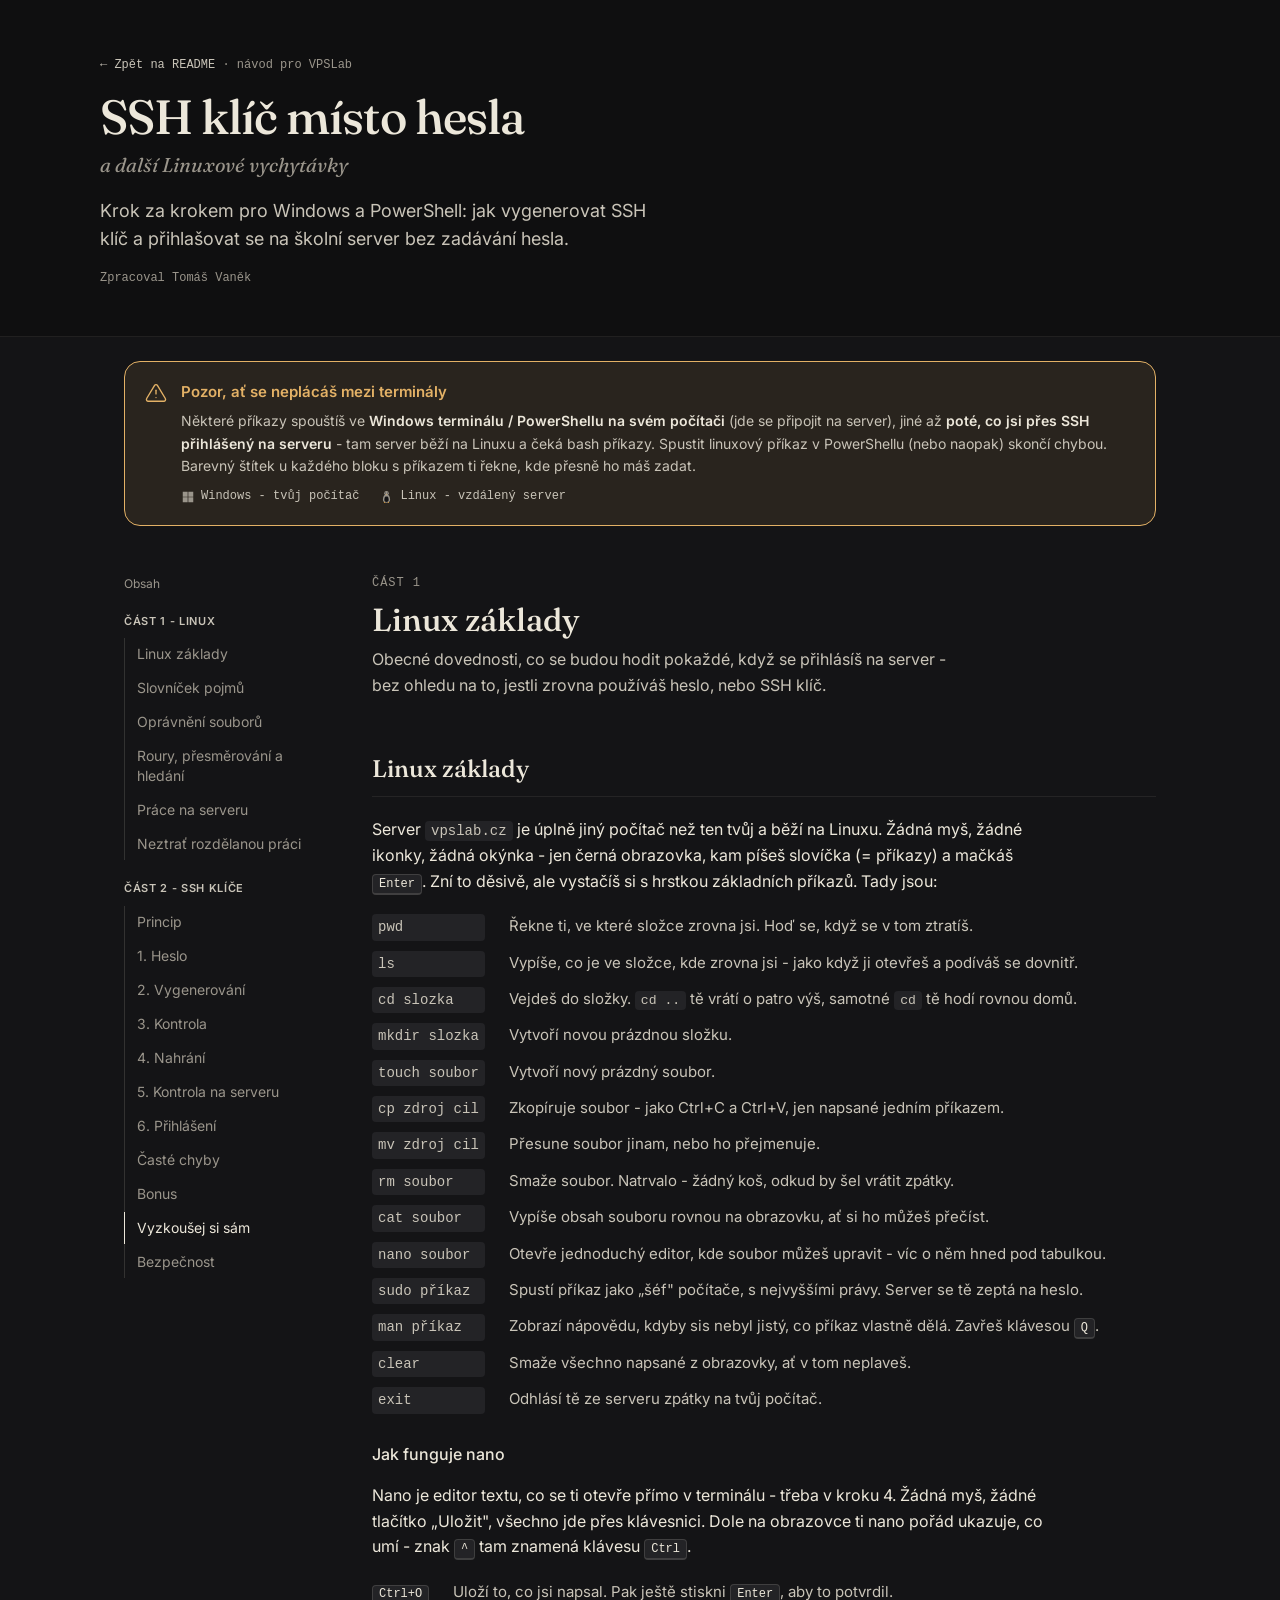
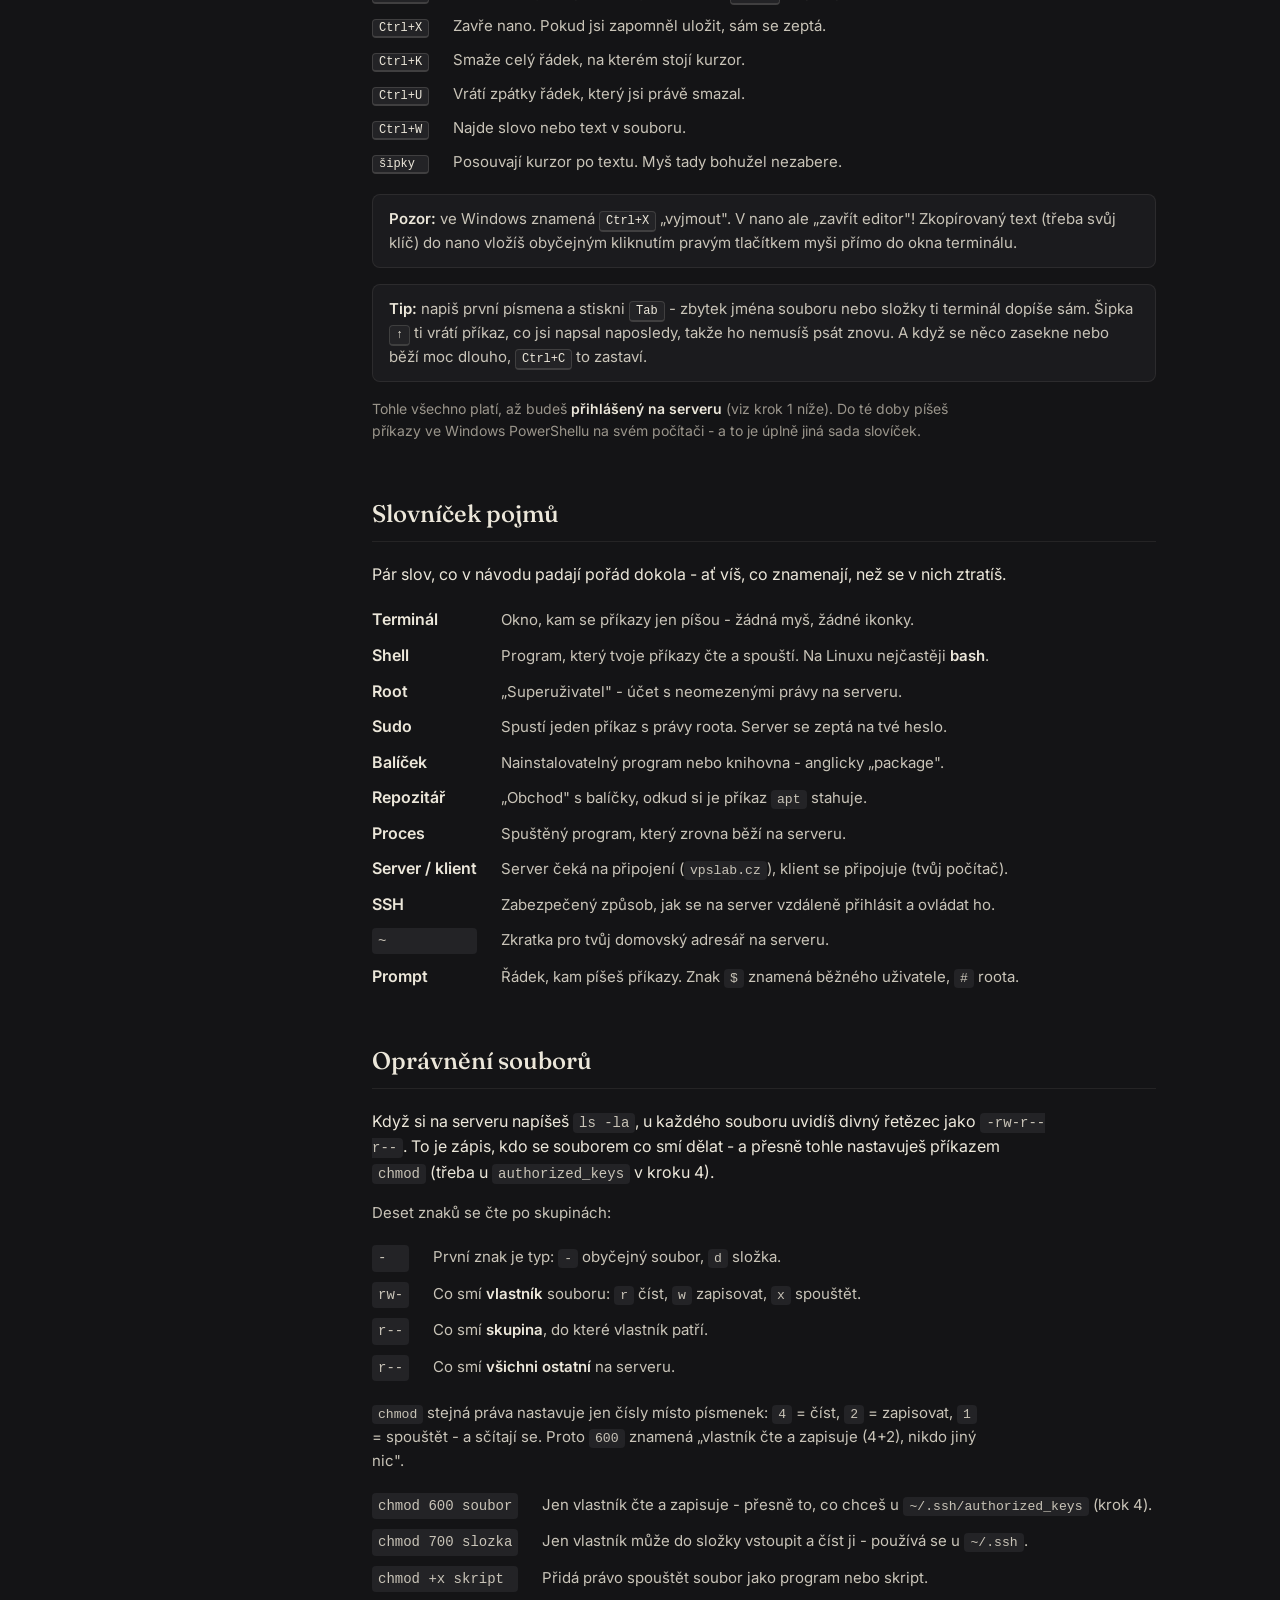
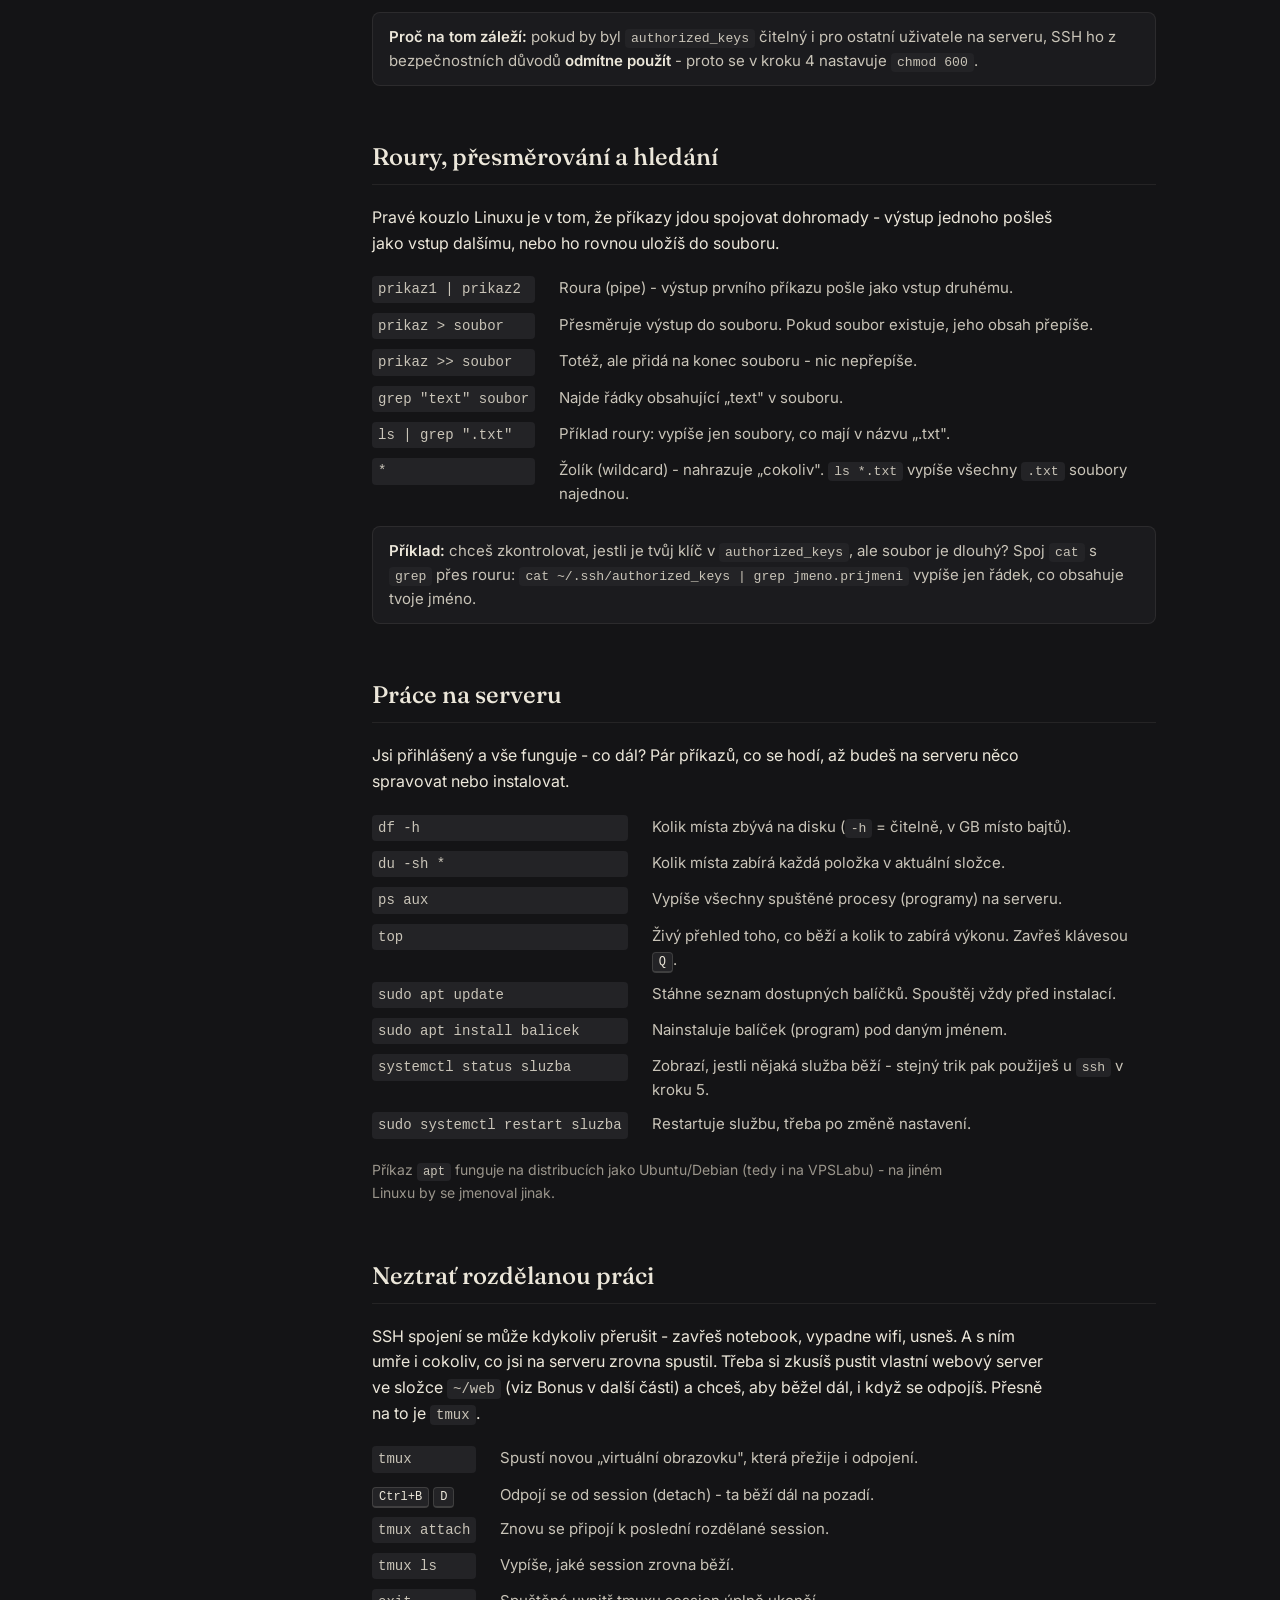
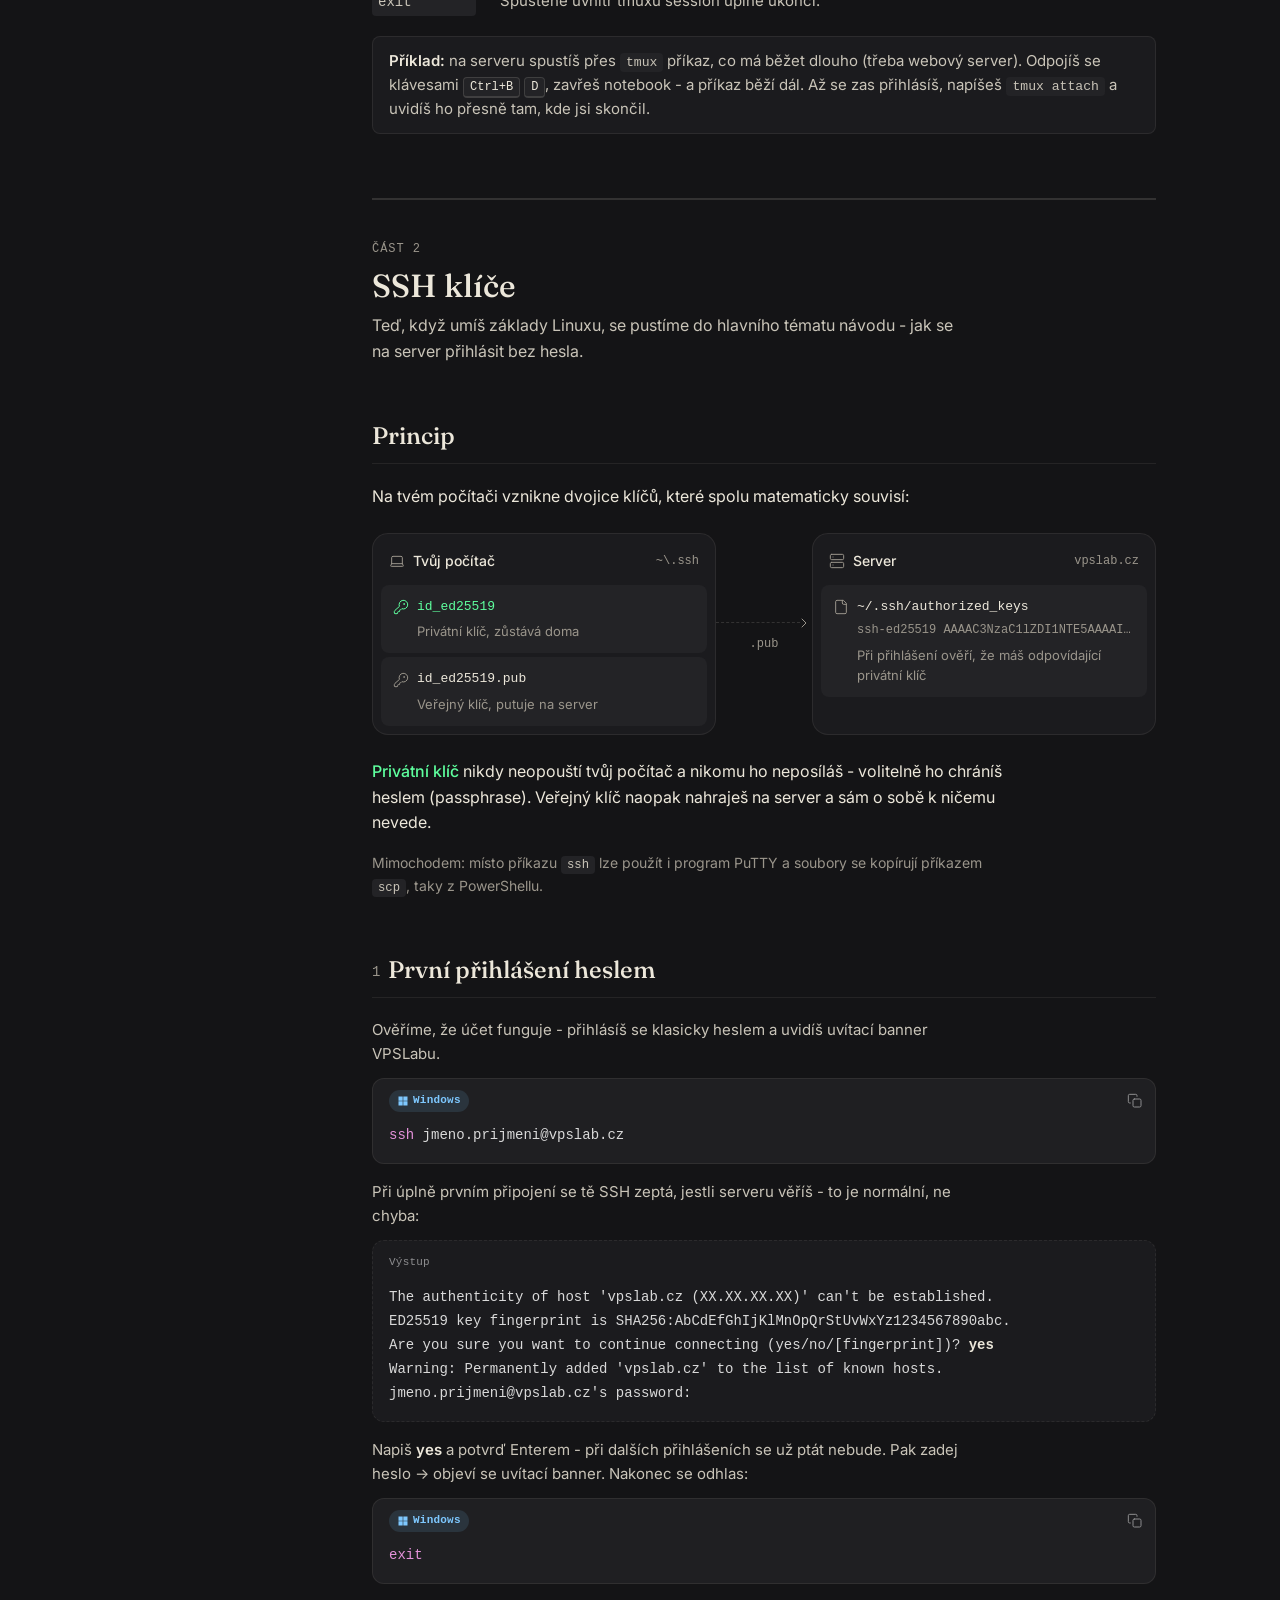
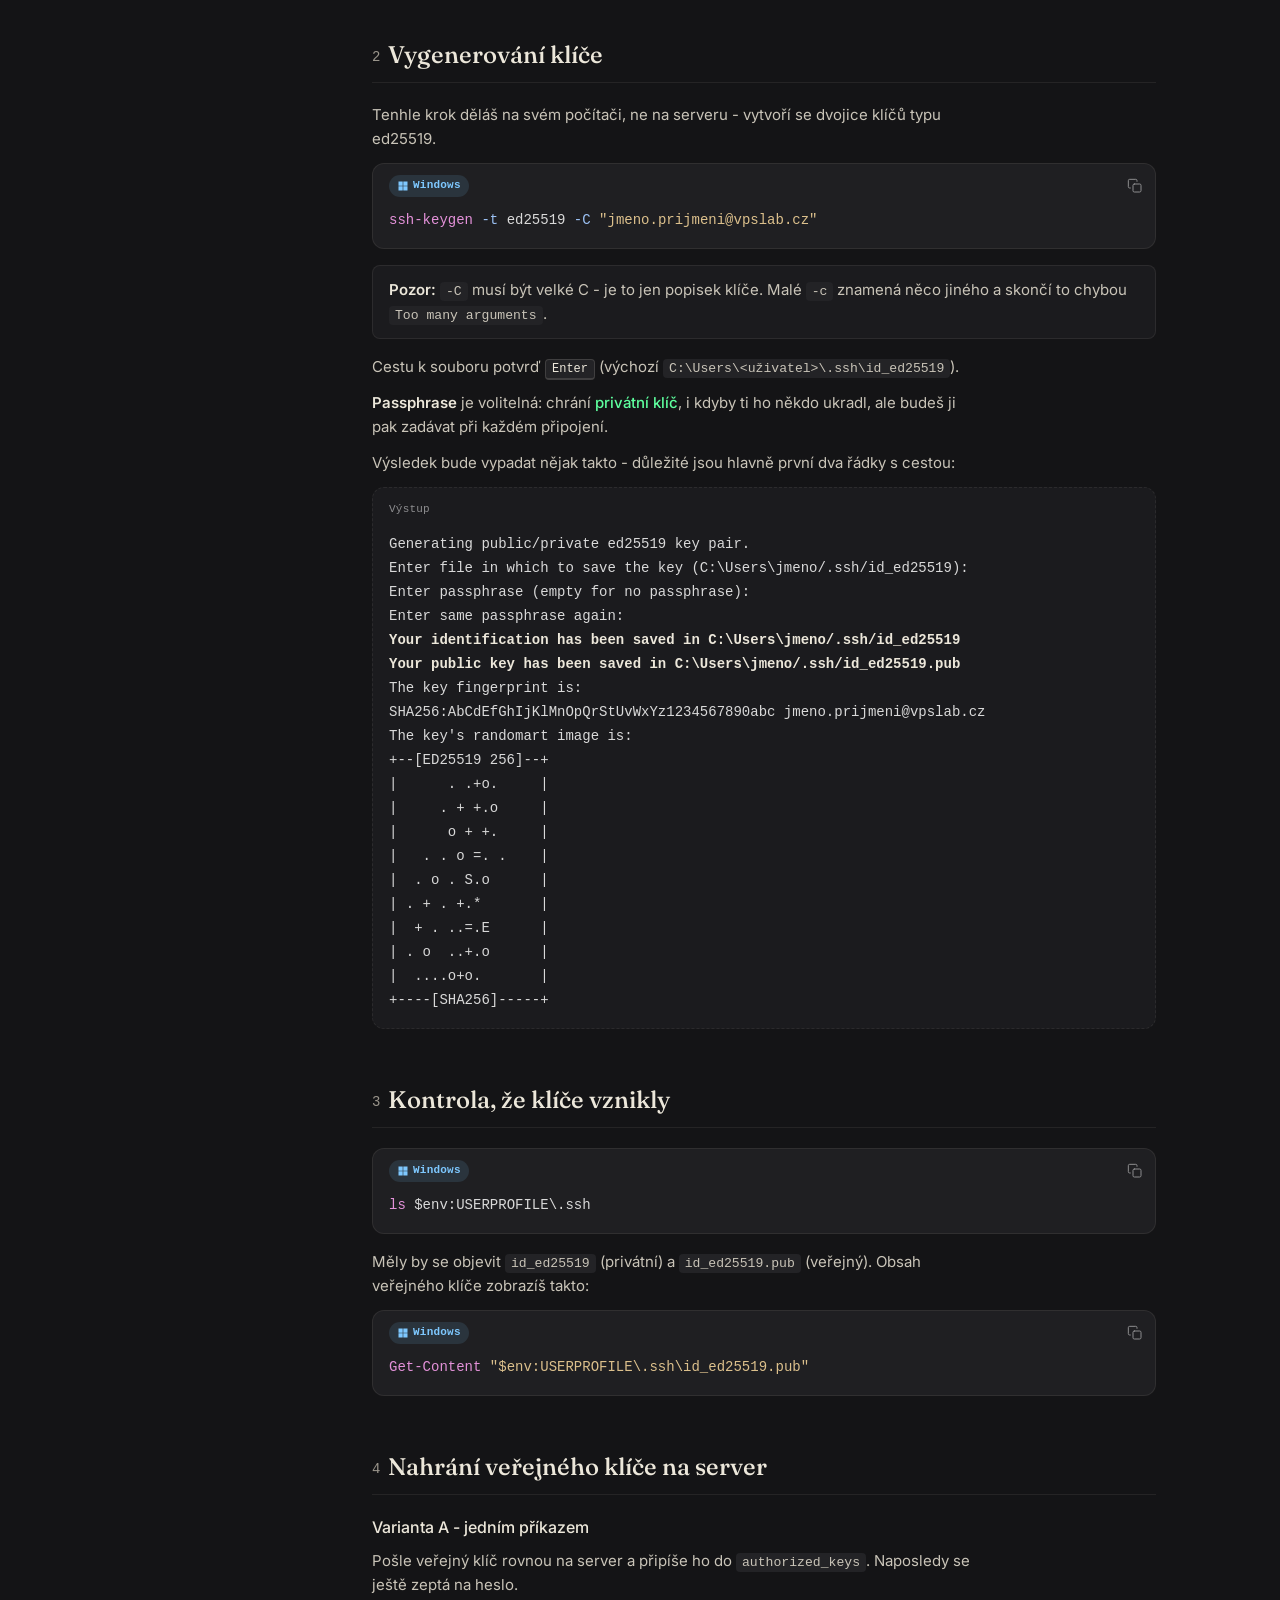
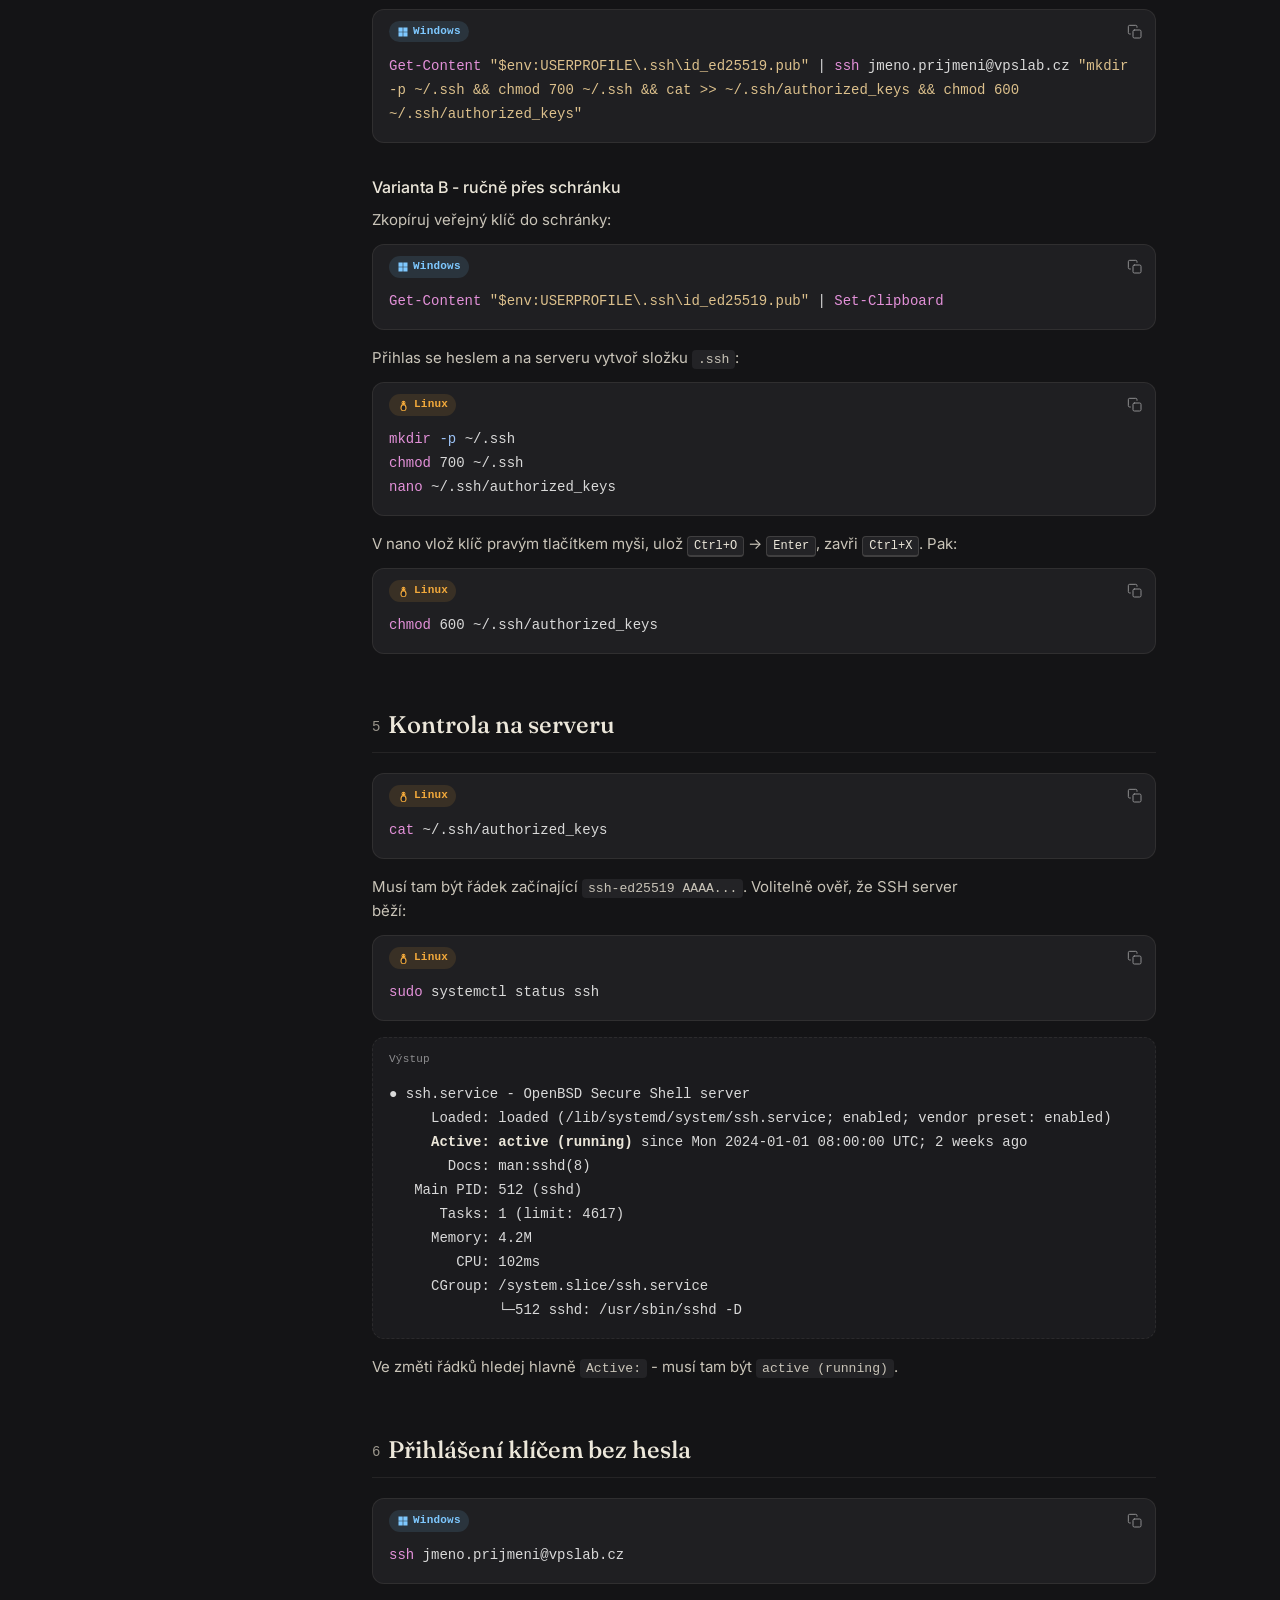
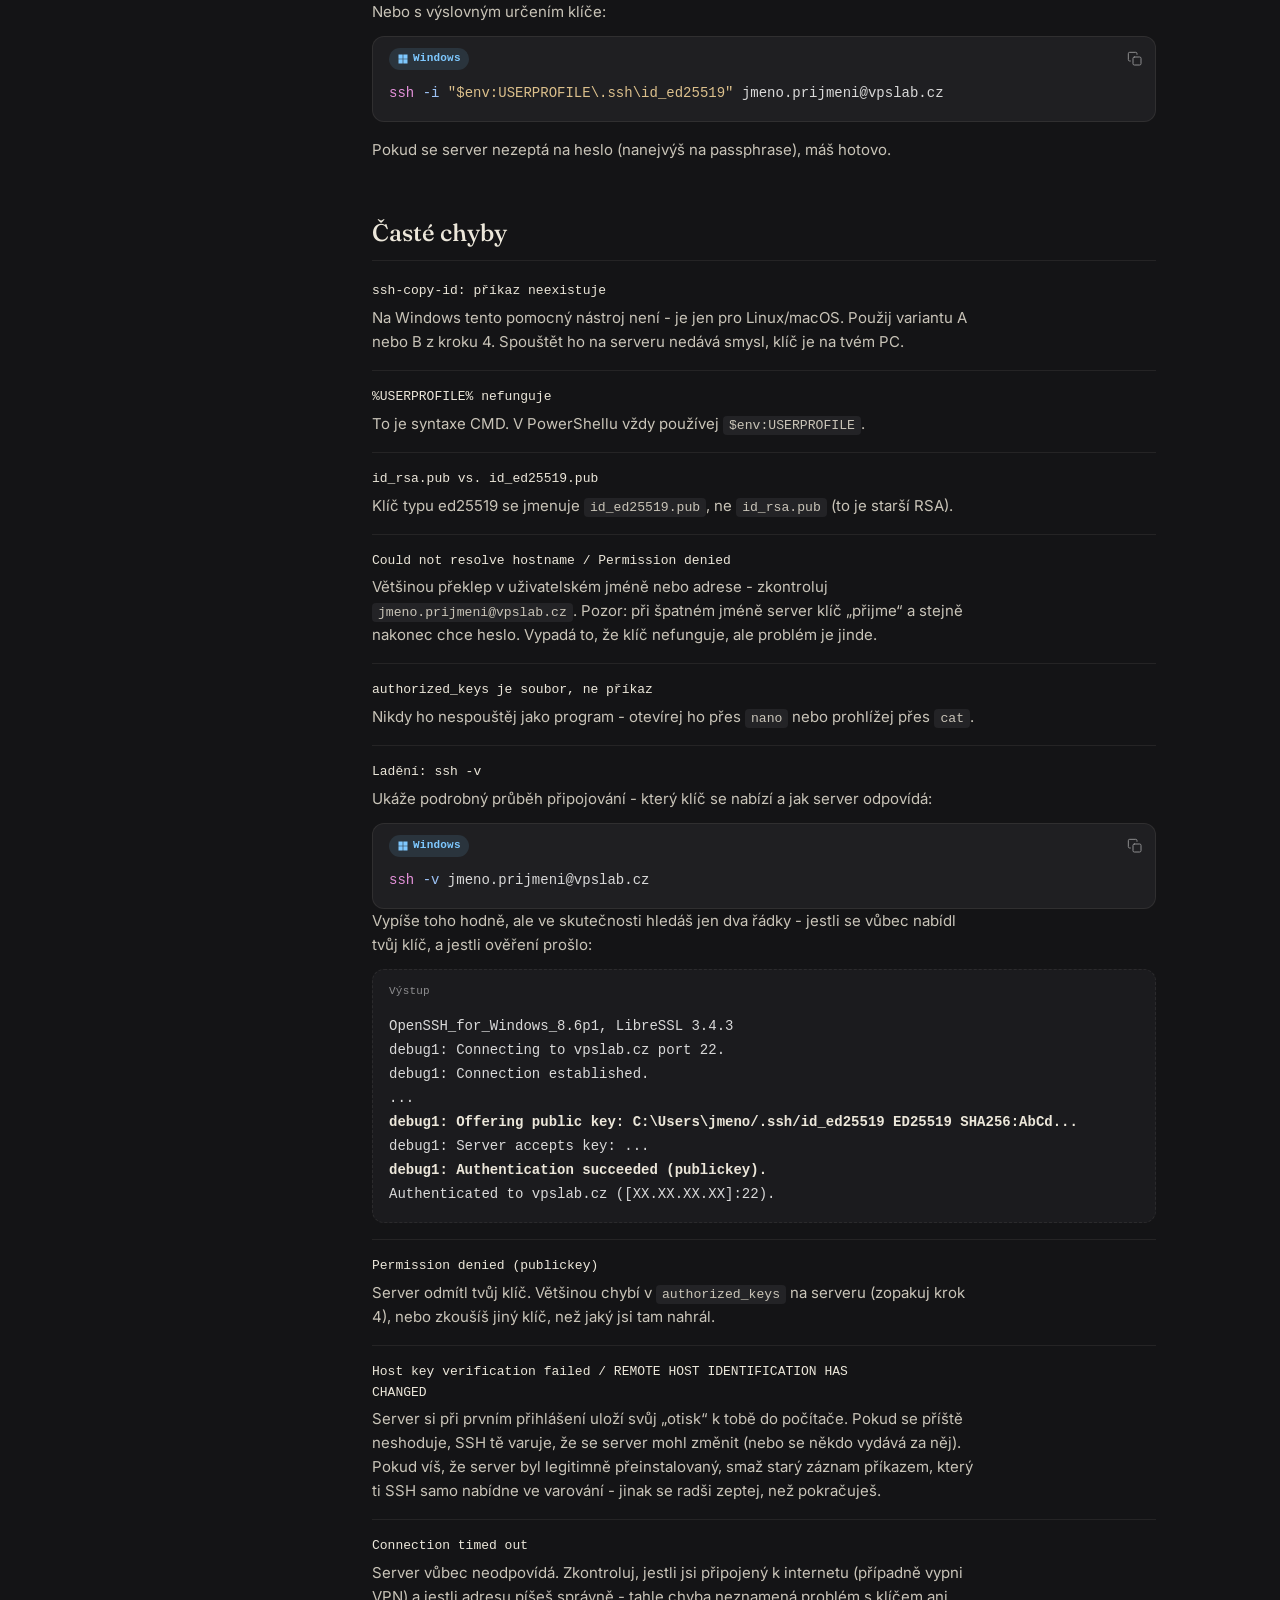
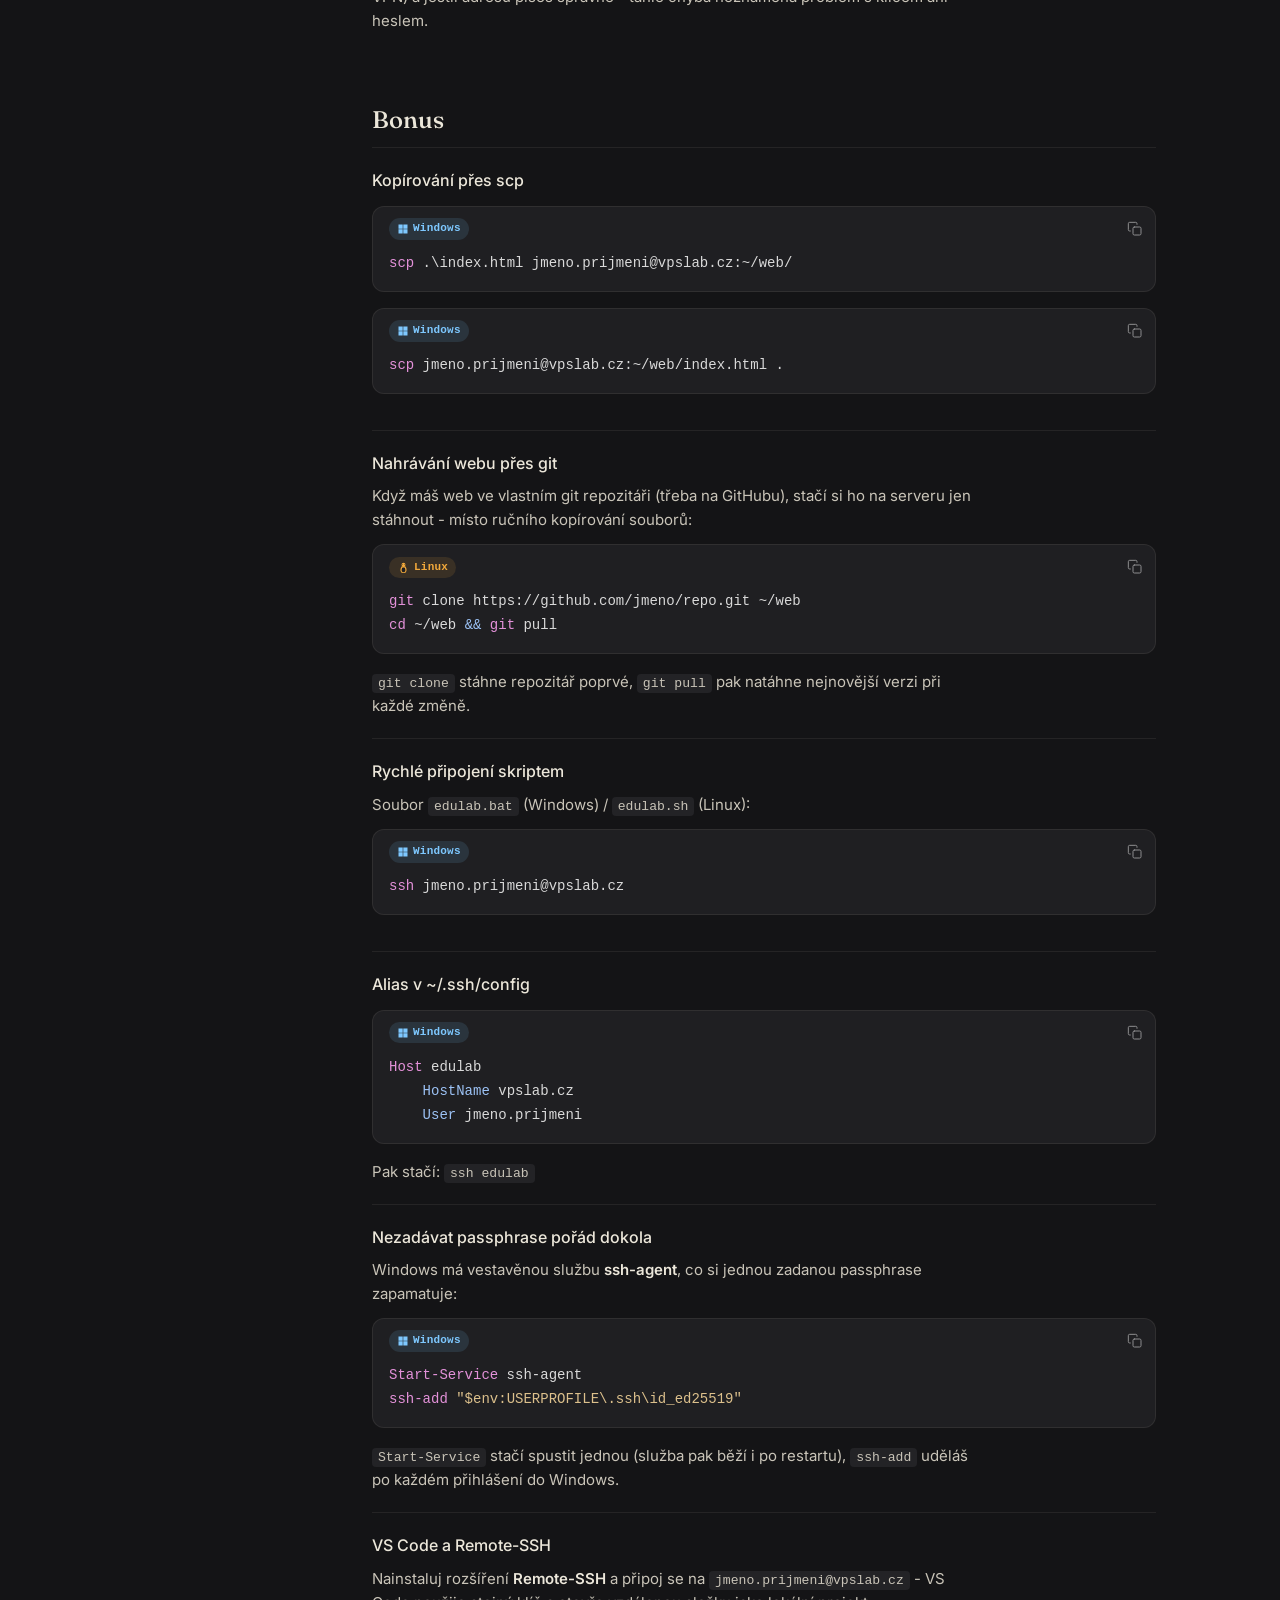
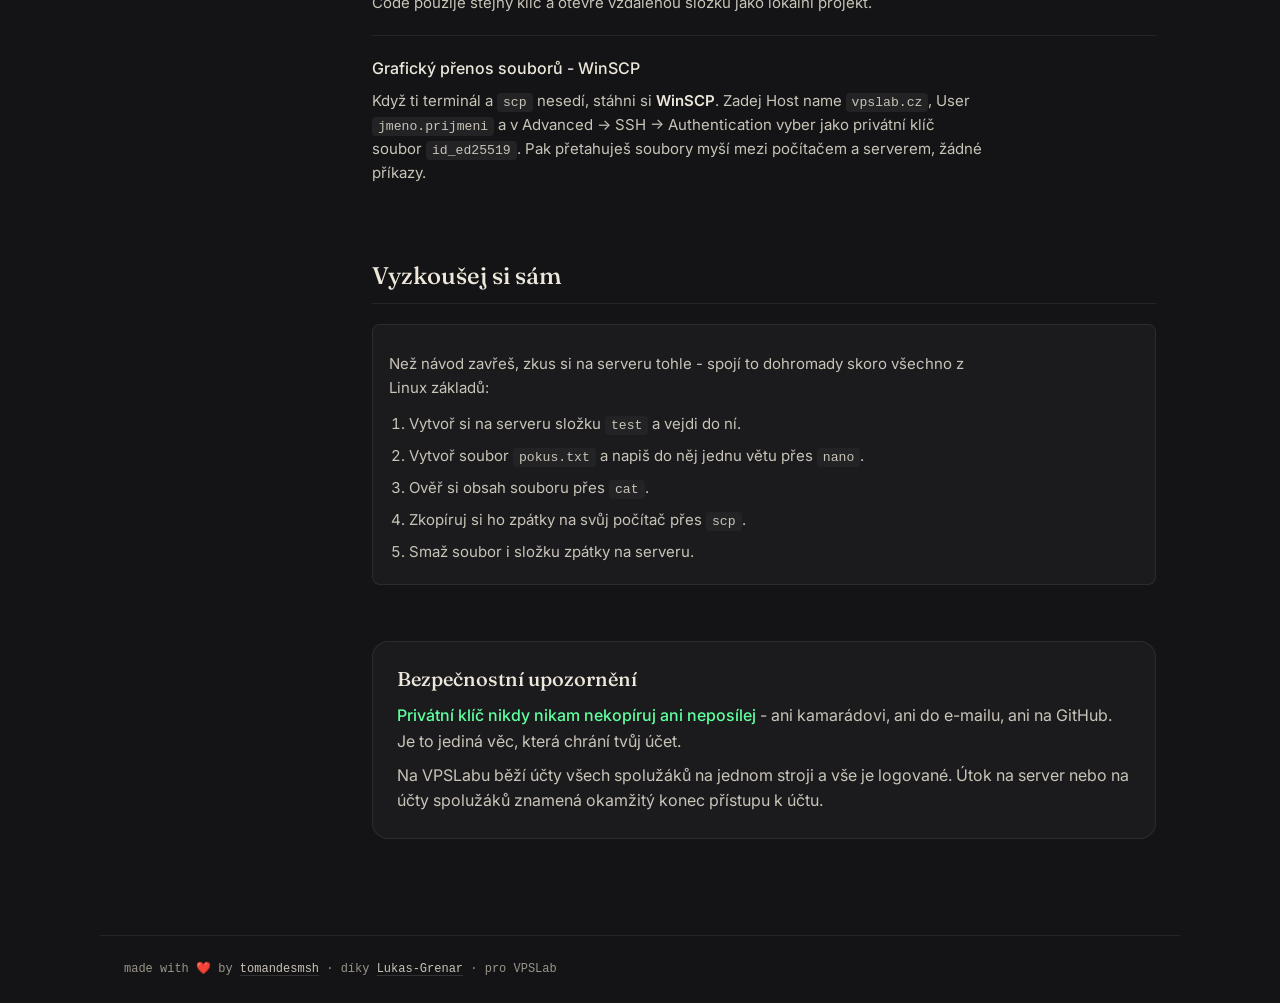
==== commit d7d3ecfe: "Split SSHKeys.html content into Linux and SSH-keys parts Regroups the table of contents into "Část 1" ====
--- a/SSHKeys.html
+++ b/SSHKeys.html
@@ -6,520 +6,7 @@
 <title>SSH bez hesla</title>
 <link rel="icon" type="image/svg+xml" href="favicon.svg">
 <link rel="stylesheet" href="https://fonts.googleapis.com/css2?family=Fraunces:opsz,wght@9..144,500&family=Inter:wght@400;500;600&display=swap">
-<style>
-  :root{
-    /* neutrální rampa, lehce teplá jako papírový tahák */
-    --bg:#141416;
-    --band:#0f0f10;
-    --surface:#1b1b1e;
-    --surface-2:#232326;
-    --line:rgba(236,231,218,0.08);
-    --line-strong:rgba(236,231,218,0.14);
-    --text:#ece7da;
-    --text-soft:#c9c4b8;
-    --muted:#9a958b;
-
-    /* podpis: zelená = privátní klíč, nic jiného */
-    --priv:#5eff9e;
-    --warn:#e3b166;
-    --warn-soft:rgba(227,177,102,0.10);
-
-    --code-bg:#1f1f22;
-    --code-text:#d9d9d9;
-    --code-muted:#8d8d8f;
-    --code-kw:#e391d9;
-    --code-flag:#9cc2f5;
-    --code-str:#dcc08c;
-
-    --max:1080px;
-    --ease:cubic-bezier(0.22, 1, 0.36, 1);
-
-    --sans:'Inter','Segoe UI', system-ui, sans-serif;
-    --serif:'Fraunces', Georgia, serif;
-    --mono:ui-monospace,'Cascadia Code', Consolas, monospace;
-  }
-
-  *{box-sizing:border-box;}
-  html{background:var(--bg); scroll-behavior:smooth;}
-  body{
-    background:var(--bg);
-    color:var(--text);
-    font-family:var(--sans);
-    font-size:16px;
-    line-height:1.6;
-    margin:0;
-    -webkit-font-smoothing:antialiased;
-  }
-
-  a{color:var(--text); text-decoration-color:var(--line-strong); text-underline-offset:3px; transition:text-decoration-color .15s var(--ease);}
-  a:hover{text-decoration-color:var(--text);}
-  a:focus-visible, button:focus-visible{
-    outline:2px solid var(--text);
-    outline-offset:2px;
-    border-radius:4px;
-  }
-
-  h1,h2,h3{
-    font-family:var(--serif);
-    font-weight:500;
-    text-wrap:balance;
-    color:var(--text);
-    margin:0;
-  }
-
-  code.path{
-    font-family:var(--mono);
-    font-size:0.875em;
-    background:var(--surface-2);
-    padding:2px 6px;
-    border-radius:4px;
-    color:var(--text-soft);
-  }
-
-  kbd{
-    font-family:var(--mono);
-    font-size:12px;
-    line-height:1;
-    color:var(--text);
-    background:var(--surface-2);
-    border:1px solid var(--line-strong);
-    border-bottom-width:2px;
-    border-radius:4px;
-    padding:2px 6px;
-    white-space:nowrap;
-  }
-
-  /* ---------- hero band ---------- */
-  .band{
-    background:var(--band);
-    border-bottom:1px solid var(--line);
-    padding:56px 24px 48px;
-  }
-  .band-inner{
-    max-width:var(--max);
-    margin:0 auto;
-  }
-  .eyebrow{
-    font-family:var(--mono);
-    font-size:12px;
-    color:var(--muted);
-    margin:0 0 16px;
-  }
-  .eyebrow a{color:var(--text-soft); text-decoration:none;}
-  .eyebrow a:hover{color:var(--text);}
-  h1.title{
-    font-size:clamp(36px, 4.4vw, 48px);
-    line-height:1.08;
-    letter-spacing:-0.02em;
-    margin-bottom:6px;
-  }
-  p.subtitle{
-    font-family:var(--serif);
-    font-weight:400;
-    font-style:italic;
-    font-size:20px;
-    color:var(--muted);
-    margin:0 0 16px;
-  }
-  p.lede{
-    font-size:18px;
-    line-height:28px;
-    color:var(--text-soft);
-    max-width:36rem;
-    margin:0;
-  }
-  p.byline{
-    font-family:var(--mono);
-    font-size:12px;
-    color:var(--muted);
-    margin:16px 0 0;
-  }
-
-  /* ---------- layout shell ---------- */
-  .shell{
-    display:grid;
-    grid-template-columns: 200px minmax(0,1fr);
-    gap:48px;
-    max-width:var(--max);
-    margin:0 auto;
-    padding:48px 24px 96px;
-    align-items:start;
-  }
-  @media (max-width: 880px){
-    .shell{grid-template-columns:minmax(0,1fr); gap:32px; padding-top:32px;}
-  }
-
-  nav.toc{
-    position:sticky;
-    top:24px;
-  }
-  nav.toc .toc-label{
-    font-size:12px;
-    color:var(--muted);
-    margin:0 0 8px;
-  }
-  nav.toc ol{
-    list-style:none;
-    margin:0;
-    padding:0;
-    display:flex;
-    flex-direction:column;
-    gap:2px;
-    border-left:1px solid var(--line-strong);
-  }
-  nav.toc li{margin:0;}
-  nav.toc a{
-    display:block;
-    font-size:14px;
-    line-height:20px;
-    padding:6px 0 6px 12px;
-    margin-left:-1px;
-    border-left:1px solid transparent;
-    color:var(--muted);
-    text-decoration:none;
-    transition:color .15s var(--ease), border-color .15s var(--ease);
-  }
-  nav.toc a:hover{color:var(--text-soft);}
-  nav.toc li.active a{
-    color:var(--text);
-    border-left-color:var(--text);
-  }
-  @media (max-width: 880px){
-    nav.toc{position:static;}
-    nav.toc ol{display:block; columns:2; column-gap:24px;}
-  }
-
-  main{min-width:0;}
-
-  section{margin-top:56px; scroll-margin-top:24px;}
-  section:first-child{margin-top:0;}
-  section h2{
-    font-size:24px;
-    line-height:1.25;
-    margin:0 0 20px;
-    padding-bottom:12px;
-    border-bottom:1px solid var(--line);
-  }
-  .num{
-    font-family:var(--mono);
-    font-size:14px;
-    color:var(--muted);
-    margin-right:8px;
-    font-variant-numeric:tabular-nums;
-    vertical-align:middle;
-  }
-
-  p{max-width:68ch;}
-  ul{padding-left:20px;}
-  li{margin-bottom:8px;}
-  strong{color:var(--text); font-weight:600;}
-  strong.priv{color:var(--priv); font-weight:500;}
-  .aside{color:var(--muted); font-size:14px;}
-
-  /* ---------- principle diagram (hlavní moment stránky) ---------- */
-  .diagram{
-    display:grid;
-    grid-template-columns:minmax(0,1fr) 96px minmax(0,1fr);
-    align-items:stretch;
-    margin:24px 0 24px;
-  }
-  .machine{
-    min-width:0;
-    background:var(--surface);
-    border:1px solid var(--line);
-    border-radius:16px;
-    padding:8px;
-  }
-  .machine-head{
-    display:flex;
-    align-items:center;
-    gap:8px;
-    padding:8px 8px 12px;
-    font-size:14px;
-    font-weight:500;
-    color:var(--text);
-  }
-  .machine-head svg{color:var(--muted); flex:none;}
-  .machine-head .host{margin-left:auto; font-family:var(--mono); font-size:12px; font-weight:400; color:var(--muted);}
-  .file{
-    background:var(--surface-2);
-    border-radius:8px;
-    padding:12px;
-  }
-  .file + .file{margin-top:4px;}
-  .file-name{
-    display:flex;
-    align-items:center;
-    gap:8px;
-    font-family:var(--mono);
-    font-size:13px;
-    color:var(--text);
-  }
-  .file-name svg{flex:none; color:var(--muted);}
-  .file.priv .file-name, .file.priv .file-name svg{color:var(--priv);}
-  .file-note{
-    font-size:13px;
-    line-height:20px;
-    color:var(--muted);
-    margin:4px 0 0 24px;
-  }
-  .file-blob{
-    font-family:var(--mono);
-    font-size:12px;
-    color:var(--muted);
-    margin:4px 0 0 24px;
-    white-space:nowrap;
-    overflow:hidden;
-    text-overflow:ellipsis;
-  }
-  .transfer{
-    align-self:center;
-    display:flex;
-    flex-direction:column;
-    align-items:center;
-    gap:4px;
-    color:var(--muted);
-    font-family:var(--mono);
-    font-size:12px;
-    text-align:center;
-  }
-  .transfer .line{
-    width:100%;
-    display:flex;
-    align-items:center;
-  }
-  .transfer .line::before{
-    content:"";
-    flex:1;
-    border-top:1px dashed var(--line-strong);
-  }
-  .transfer .line svg{flex:none; margin-left:-4px;}
-  @media (max-width: 640px){
-    .diagram{grid-template-columns:minmax(0,1fr); gap:8px;}
-    .transfer{flex-direction:row; justify-content:center; padding:4px 0;}
-    .transfer .line{width:auto; transform:rotate(90deg);}
-    .transfer .line::before{width:24px; flex:none;}
-  }
-
-  /* ---------- steps ---------- */
-  .step{margin-bottom:32px;}
-  .step:last-child{margin-bottom:0;}
-  .step h3{
-    font-family:var(--sans);
-    font-weight:500;
-    font-size:16px;
-    margin:0 0 8px;
-  }
-  p.note{color:var(--text-soft); margin:0 0 12px; font-size:15px;}
-
-  /* ---------- callouts ---------- */
-  .callout{
-    background:var(--surface);
-    border:1px solid var(--line);
-    padding:12px 16px;
-    border-radius:8px;
-    font-size:15px;
-    color:var(--text-soft);
-    margin:12px 0 16px;
-  }
-
-  /* ---------- Linux basics cheatsheet ---------- */
-  .cmd-table{
-    display:grid;
-    grid-template-columns:auto 1fr;
-    gap:10px 24px;
-    margin:20px 0;
-    align-items:baseline;
-  }
-  .cmd-table code.path{white-space:nowrap;}
-  .cmd-table span{font-size:15px; color:var(--text-soft);}
-  @media (max-width:560px){
-    .cmd-table{grid-template-columns:1fr;}
-    .cmd-table code.path{margin-top:6px;}
-  }
-
-  /* ---------- Windows/Linux mix-up warning ---------- */
-  .os-warning{
-    max-width:var(--max);
-    margin:24px auto 0;
-    padding:0 24px;
-  }
-  .os-warning .inner{
-    display:flex;
-    gap:14px;
-    align-items:flex-start;
-    background:var(--warn-soft);
-    border:1px solid var(--warn);
-    border-radius:16px;
-    padding:18px 20px;
-  }
-  .os-warning .inner > svg{flex:none; margin-top:2px; color:var(--warn);}
-  .os-warning h2{
-    font-family:var(--sans);
-    font-weight:600;
-    font-size:15px;
-    color:var(--warn);
-    margin:0 0 6px;
-  }
-  .os-warning p{
-    margin:0;
-    font-size:14px;
-    color:var(--text-soft);
-    max-width:none;
-  }
-  .os-warning .legend{
-    display:flex;
-    gap:20px;
-    margin-top:10px;
-    flex-wrap:wrap;
-  }
-  .os-warning .legend span{
-    display:inline-flex;
-    align-items:center;
-    gap:6px;
-    font-family:var(--mono);
-    font-size:12px;
-    color:var(--text-soft);
-  }
-  .os-warning .legend svg{margin-top:0; color:var(--muted);}
-
-  /* ---------- code block ---------- */
-  .codeblock{
-    background:var(--code-bg);
-    border:1px solid var(--line);
-    border-radius:12px;
-    overflow:hidden;
-    margin:12px 0 16px;
-  }
-  .codeblock[data-lang="output"]{
-    background:var(--surface);
-    border-style:dashed;
-  }
-  .codeblock[data-lang="output"] pre strong{
-    color:var(--text);
-  }
-  .codeblock .bar{
-    display:flex;
-    align-items:center;
-    justify-content:space-between;
-    padding:4px 4px 0 16px;
-    height:40px;
-    font-size:12px;
-    color:var(--code-muted);
-  }
-  .codeblock .bar .tag{
-    display:flex;
-    align-items:center;
-    gap:8px;
-    font-family:var(--mono);
-  }
-  .codeblock .bar .tag .os-badge{
-    display:inline-flex;
-    align-items:center;
-    gap:4px;
-    padding:2px 8px;
-    border-radius:999px;
-    font-size:11px;
-    font-weight:600;
-    letter-spacing:0.02em;
-  }
-  .codeblock .bar .tag .os-badge.win{color:#7ec8ff; background:rgba(126,200,255,0.12);}
-  .codeblock .bar .tag .os-badge.linux{color:#f2a93b; background:rgba(242,169,59,0.12);}
-  .codeblock .bar .tag .output-tag{
-    font-family:var(--mono);
-    font-size:11px;
-    letter-spacing:0.02em;
-    color:var(--code-muted);
-  }
-  .codeblock .bar .icons{display:flex; gap:4px;}
-  .icon-btn{
-    background:none;
-    border:none;
-    color:var(--code-muted);
-    cursor:pointer;
-    width:32px;
-    height:32px;
-    border-radius:8px;
-    display:flex;
-    align-items:center;
-    justify-content:center;
-    transition:color .15s var(--ease), background-color .15s var(--ease), transform .15s var(--ease);
-  }
-  .icon-btn:hover{color:var(--code-text); background:rgba(255,255,255,0.06);}
-  .icon-btn:active{transform:scale(0.97);}
-  .icon-btn.copied{color:var(--text);}
-  .codeblock pre{
-    margin:0;
-    padding:4px 16px 16px;
-    white-space:pre-wrap;
-    word-break:break-word;
-    font-family:var(--mono);
-    font-size:14px;
-    line-height:24px;
-    color:var(--code-text);
-  }
-  .codeblock .k{color:var(--code-kw);}
-  .codeblock .f{color:var(--code-flag);}
-  .codeblock .s{color:var(--code-str);}
-  .codeblock .m{color:var(--code-muted);}
-
-  /* ---------- errors ---------- */
-  .error-item{
-    padding:16px 0;
-    border-bottom:1px solid var(--line);
-  }
-  .error-item:first-of-type{padding-top:0;}
-  .error-item:last-child{border-bottom:none;}
-  .error-item .msg{
-    font-family:var(--mono);
-    font-size:13px;
-    color:var(--text);
-    margin:0 0 4px;
-  }
-  .error-item p{margin:0; font-size:15px; color:var(--text-soft);}
-  .error-item .codeblock{margin-top:12px; margin-bottom:0;}
-
-  /* ---------- bonus list ---------- */
-  .bonus-card{
-    padding:20px 0;
-    border-bottom:1px solid var(--line);
-  }
-  .bonus-card:first-child{padding-top:0;}
-  .bonus-card:last-child{border-bottom:none;}
-  .bonus-card h3{font-family:var(--sans); font-weight:500; font-size:16px; margin:0 0 8px;}
-  .bonus-card p{font-size:15px; color:var(--text-soft); margin:0;}
-  .bonus-card .codeblock + p{margin-top:12px;}
-  .bonus-card h3 + p{margin-bottom:12px;}
-  .bonus-card h3 + p:last-child{margin-bottom:0;}
-
-  /* ---------- final security note ---------- */
-  .security{
-    margin-top:56px;
-    background:var(--surface);
-    border:1px solid var(--line);
-    border-radius:16px;
-    padding:24px;
-  }
-  .security h2{border:none; padding:0; margin-bottom:12px; font-size:20px;}
-  .security p{color:var(--text-soft); margin:0 0 8px; max-width:none;}
-  .security p:last-child{margin-bottom:0;}
-
-  footer{
-    max-width:var(--max);
-    margin:0 auto;
-    padding:24px;
-    color:var(--muted);
-    font-family:var(--mono);
-    font-size:12px;
-    border-top:1px solid var(--line);
-  }
-  footer a{color:var(--text-soft);}
-
-  @media (prefers-reduced-motion: reduce){
-    *{transition:none !important; animation:none !important;}
-    html{scroll-behavior:auto;}
-  }
-</style>
+<link rel="stylesheet" href="SSHKeys.css">
 </head>
 <body>
 
@@ -556,11 +43,17 @@
 <div class="shell">
   <nav class="toc" aria-label="Obsah">
     <p class="toc-label">Obsah</p>
+    <p class="toc-group">Část 1 - Linux</p>
     <ol>
       <li><a href="#linux-zaklady">Linux základy</a></li>
       <li><a href="#slovnicek">Slovníček pojmů</a></li>
       <li><a href="#opravneni">Oprávnění souborů</a></li>
       <li><a href="#bash-triky">Roury, přesměrování a hledání</a></li>
+      <li><a href="#sprava-serveru">Práce na serveru</a></li>
+      <li><a href="#tmux">Neztrať rozdělanou práci</a></li>
+    </ol>
+    <p class="toc-group">Část 2 - SSH klíče</p>
+    <ol>
       <li><a href="#princip">Princip</a></li>
       <li><a href="#krok1">1. Heslo</a></li>
       <li><a href="#krok2">2. Vygenerování</a></li>
@@ -568,8 +61,6 @@
       <li><a href="#krok4">4. Nahrání</a></li>
       <li><a href="#krok5">5. Kontrola na serveru</a></li>
       <li><a href="#krok6">6. Přihlášení</a></li>
-      <li><a href="#sprava-serveru">Práce na serveru</a></li>
-      <li><a href="#tmux">Neztrať rozdělanou práci</a></li>
       <li><a href="#chyby">Časté chyby</a></li>
       <li><a href="#bonus">Bonus</a></li>
       <li><a href="#cviceni">Vyzkoušej si sám</a></li>
@@ -578,6 +69,12 @@
   </nav>
 
   <main>
+
+    <div class="part-divider">
+      <p class="part-label">Část 1</p>
+      <h2>Linux základy</h2>
+      <p>Obecné dovednosti, co se budou hodit pokaždé, když se přihlásíš na server - bez ohledu na to, jestli zrovna používáš heslo, nebo SSH klíč.</p>
+    </div>
 
     <section id="linux-zaklady">
       <h2>Linux základy</h2>
@@ -672,6 +169,43 @@
 
       <div class="callout"><strong>Příklad:</strong> chceš zkontrolovat, jestli je tvůj klíč v <code class="path">authorized_keys</code>, ale soubor je dlouhý? Spoj <code class="path">cat</code> s <code class="path">grep</code> přes rouru: <code class="path">cat ~/.ssh/authorized_keys | grep jmeno.prijmeni</code> vypíše jen řádek, co obsahuje tvoje jméno.</div>
     </section>
+
+    <section id="sprava-serveru">
+      <h2>Práce na serveru</h2>
+      <p>Jsi přihlášený a vše funguje - co dál? Pár příkazů, co se hodí, až budeš na serveru něco spravovat nebo instalovat.</p>
+      <div class="cmd-table">
+        <code class="path">df -h</code><span>Kolik místa zbývá na disku (<code class="path">-h</code> = čitelně, v GB místo bajtů).</span>
+        <code class="path">du -sh *</code><span>Kolik místa zabírá každá položka v aktuální složce.</span>
+        <code class="path">ps aux</code><span>Vypíše všechny spuštěné procesy (programy) na serveru.</span>
+        <code class="path">top</code><span>Živý přehled toho, co běží a kolik to zabírá výkonu. Zavřeš klávesou <kbd>Q</kbd>.</span>
+        <code class="path">sudo apt update</code><span>Stáhne seznam dostupných balíčků. Spouštěj vždy před instalací.</span>
+        <code class="path">sudo apt install balicek</code><span>Nainstaluje balíček (program) pod daným jménem.</span>
+        <code class="path">systemctl status sluzba</code><span>Zobrazí, jestli nějaká služba běží - stejný trik pak použiješ u <code class="path">ssh</code> v kroku 5.</span>
+        <code class="path">sudo systemctl restart sluzba</code><span>Restartuje službu, třeba po změně nastavení.</span>
+      </div>
+      <p class="aside">Příkaz <code class="path">apt</code> funguje na distribucích jako Ubuntu/Debian (tedy i na VPSLabu) - na jiném Linuxu by se jmenoval jinak.</p>
+    </section>
+
+    <section id="tmux">
+      <h2>Neztrať rozdělanou práci</h2>
+      <p>SSH spojení se může kdykoliv přerušit - zavřeš notebook, vypadne wifi, usneš. A s ním umře i cokoliv, co jsi na serveru zrovna spustil. Třeba si zkusíš pustit vlastní webový server ve složce <code class="path">~/web</code> (viz Bonus v další části) a chceš, aby běžel dál, i když se odpojíš. Přesně na to je <code class="path">tmux</code>.</p>
+
+      <div class="cmd-table">
+        <code class="path">tmux</code><span>Spustí novou „virtuální obrazovku", která přežije i odpojení.</span>
+        <span><kbd>Ctrl+B</kbd> <kbd>D</kbd></span><span>Odpojí se od session (detach) - ta běží dál na pozadí.</span>
+        <code class="path">tmux attach</code><span>Znovu se připojí k poslední rozdělané session.</span>
+        <code class="path">tmux ls</code><span>Vypíše, jaké session zrovna běží.</span>
+        <code class="path">exit</code><span>Spuštěné uvnitř tmuxu session úplně ukončí.</span>
+      </div>
+
+      <div class="callout"><strong>Příklad:</strong> na serveru spustíš přes <code class="path">tmux</code> příkaz, co má běžet dlouho (třeba webový server). Odpojíš se klávesami <kbd>Ctrl+B</kbd> <kbd>D</kbd>, zavřeš notebook - a příkaz běží dál. Až se zas přihlásíš, napíšeš <code class="path">tmux attach</code> a uvidíš ho přesně tam, kde jsi skončil.</div>
+    </section>
+
+    <div class="part-divider">
+      <p class="part-label">Část 2</p>
+      <h2>SSH klíče</h2>
+      <p>Teď, když umíš základy Linuxu, se pustíme do hlavního tématu návodu - jak se na server přihlásit bez hesla.</p>
+    </div>
 
     <section id="princip">
       <h2>Princip</h2>
@@ -883,37 +417,6 @@
       </div>
     </section>
 
-    <section id="sprava-serveru">
-      <h2>Práce na serveru</h2>
-      <p>Jsi přihlášený a vše funguje - co dál? Pár příkazů, co se hodí, až budeš na serveru něco spravovat nebo instalovat.</p>
-      <div class="cmd-table">
-        <code class="path">df -h</code><span>Kolik místa zbývá na disku (<code class="path">-h</code> = čitelně, v GB místo bajtů).</span>
-        <code class="path">du -sh *</code><span>Kolik místa zabírá každá položka v aktuální složce.</span>
-        <code class="path">ps aux</code><span>Vypíše všechny spuštěné procesy (programy) na serveru.</span>
-        <code class="path">top</code><span>Živý přehled toho, co běží a kolik to zabírá výkonu. Zavřeš klávesou <kbd>Q</kbd>.</span>
-        <code class="path">sudo apt update</code><span>Stáhne seznam dostupných balíčků. Spouštěj vždy před instalací.</span>
-        <code class="path">sudo apt install balicek</code><span>Nainstaluje balíček (program) pod daným jménem.</span>
-        <code class="path">systemctl status sluzba</code><span>Zobrazí, jestli nějaká služba běží - stejně jako u <code class="path">ssh</code> v kroku 5.</span>
-        <code class="path">sudo systemctl restart sluzba</code><span>Restartuje službu, třeba po změně nastavení.</span>
-      </div>
-      <p class="aside">Příkaz <code class="path">apt</code> funguje na distribucích jako Ubuntu/Debian (tedy i na VPSLabu) - na jiném Linuxu by se jmenoval jinak.</p>
-    </section>
-
-    <section id="tmux">
-      <h2>Neztrať rozdělanou práci</h2>
-      <p>SSH spojení se může kdykoliv přerušit - zavřeš notebook, vypadne wifi, usneš. A s ním umře i cokoliv, co jsi na serveru zrovna spustil. Třeba si zkusíš pustit vlastní webový server ve složce <code class="path">~/web</code> (viz Bonus níže) a chceš, aby běžel dál, i když se odpojíš. Přesně na to je <code class="path">tmux</code>.</p>
-
-      <div class="cmd-table">
-        <code class="path">tmux</code><span>Spustí novou „virtuální obrazovku", která přežije i odpojení.</span>
-        <span><kbd>Ctrl+B</kbd> <kbd>D</kbd></span><span>Odpojí se od session (detach) - ta běží dál na pozadí.</span>
-        <code class="path">tmux attach</code><span>Znovu se připojí k poslední rozdělané session.</span>
-        <code class="path">tmux ls</code><span>Vypíše, jaké session zrovna běží.</span>
-        <code class="path">exit</code><span>Spuštěné uvnitř tmuxu session úplně ukončí.</span>
-      </div>
-
-      <div class="callout"><strong>Příklad:</strong> na serveru spustíš přes <code class="path">tmux</code> příkaz, co má běžet dlouho (třeba webový server). Odpojíš se klávesami <kbd>Ctrl+B</kbd> <kbd>D</kbd>, zavřeš notebook - a příkaz běží dál. Až se zas přihlásíš, napíšeš <code class="path">tmux attach</code> a uvidíš ho přesně tam, kde jsi skončil.</div>
-    </section>
-
     <section id="chyby">
       <h2>Časté chyby</h2>
 
@@ -1073,88 +576,7 @@
 
 <footer>made with ❤️ by <a href="https://tomandes.eu/">tomandesmsh</a> · díky <a href="https://github.com/Lukas-Grenar">Lukas-Grenar</a> · pro VPSLab</footer>
 
-<script>
-(function(){
-  var tocLinks = Array.prototype.slice.call(document.querySelectorAll('nav.toc a'));
-  var sections = tocLinks.map(function(a){
-    return document.getElementById(a.getAttribute('href').slice(1));
-  }).filter(Boolean);
-
-  function setActive(id){
-    tocLinks.forEach(function(a){
-      a.parentElement.classList.toggle('active', a.getAttribute('href') === '#' + id);
-    });
-  }
-
-  if('IntersectionObserver' in window && sections.length){
-    var current = sections[0].id;
-    var observer = new IntersectionObserver(function(entries){
-      entries.forEach(function(entry){
-        if(entry.isIntersecting){
-          current = entry.target.id;
-        }
-      });
-      setActive(current);
-    }, {
-      rootMargin: '-15% 0px -70% 0px',
-      threshold: 0
-    });
-    sections.forEach(function(s){ observer.observe(s); });
-    setActive(current);
-  }
-})();
-
-(function(){
-  var svg = function(inner){ return '<svg width="16" height="16" viewBox="0 0 24 24" fill="none" stroke="currentColor" stroke-width="1.5" stroke-linecap="round" stroke-linejoin="round" aria-hidden="true">' + inner + '</svg>'; };
-  var COPY_ICON = svg('<rect x="9" y="9" width="12" height="12" rx="2"></rect><path d="M5 15H4a2 2 0 0 1-2-2V4a2 2 0 0 1 2-2h9a2 2 0 0 1 2 2v1"></path>');
-  var CHECK_ICON = svg('<polyline points="20 6 9 17 4 12"></polyline>');
-  var WIN_ICON = '<svg width="12" height="12" viewBox="0 0 24 24" fill="currentColor" aria-hidden="true"><path d="M3 3h8.4v8.4H3V3zm9.6 0H21v8.4h-8.4V3zM3 12.6h8.4V21H3v-8.4zm9.6 0H21V21h-8.4v-8.4z"></path></svg>';
-  var LINUX_ICON = '<svg width="13" height="13" viewBox="0 0 24 24" aria-hidden="true"><path d="M8.3 10c-1.3 2-2 4.3-2 6.8 0 3.3 2.4 5.2 5.7 5.2s5.7-1.9 5.7-5.2c0-2.5-.7-4.8-2-6.8-1.1-.7-2.3-1-3.7-1s-2.6.3-3.7 1z" fill="currentColor"></path><circle cx="12" cy="6.8" r="3.6" fill="currentColor"></circle><path d="M9.4 12.8c-.6 1.4-.9 3-.9 4.4 0 2.2 1.4 3.6 3.5 3.6s3.5-1.4 3.5-3.6c0-1.4-.3-3-.9-4.4-.8-.5-1.6-.7-2.6-.7s-1.8.2-2.6.7z" style="fill:var(--code-bg)"></path><circle cx="10.2" cy="6.3" r="0.75" style="fill:var(--code-bg)"></circle><circle cx="13.8" cy="6.3" r="0.75" style="fill:var(--code-bg)"></circle><path d="M11.1 8.5h1.8l-.9 1.1z" fill="#f2a93b"></path><ellipse cx="9" cy="21.6" rx="1.3" ry="0.7" fill="#f2a93b"></ellipse><ellipse cx="15" cy="21.6" rx="1.3" ry="0.7" fill="#f2a93b"></ellipse></svg>';
-
-  var OS_BY_LANG = {
-    powershell: {cls:'win', icon:WIN_ICON, label:'Windows'},
-    ini: {cls:'win', icon:WIN_ICON, label:'Windows'},
-    bash: {cls:'linux', icon:LINUX_ICON, label:'Linux'}
-  };
-
-  document.querySelectorAll('.codeblock').forEach(function(block){
-    var bar = block.querySelector('.bar');
-    var pre = block.querySelector('pre');
-    var tag = block.querySelector('.tag');
-    var icons = block.querySelector('.icons');
-    if(!bar || !pre) return;
-
-    var lang = block.getAttribute('data-lang') || 'shell';
-    if(lang === 'output'){
-      tag.innerHTML = '<span class="output-tag">Výstup</span>';
-      return;
-    }
-    var os = OS_BY_LANG[lang] || {cls:'win', icon:WIN_ICON, label:'Windows'};
-    tag.innerHTML = '<span class="os-badge ' + os.cls + '">' + os.icon + '<span>' + os.label + '</span></span>';
-
-    var copyBtn = document.createElement('button');
-    copyBtn.className = 'icon-btn';
-    copyBtn.type = 'button';
-    copyBtn.setAttribute('aria-label', 'Zkopírovat');
-    copyBtn.innerHTML = COPY_ICON;
-    copyBtn.addEventListener('click', function(){
-      var text = pre.textContent;
-      if(navigator.clipboard && navigator.clipboard.writeText){
-        navigator.clipboard.writeText(text).then(function(){
-          copyBtn.innerHTML = CHECK_ICON;
-          copyBtn.classList.add('copied');
-          setTimeout(function(){
-            copyBtn.innerHTML = COPY_ICON;
-            copyBtn.classList.remove('copied');
-          }, 1300);
-        }).catch(function(){});
-      }
-    });
-
-    icons.appendChild(copyBtn);
-  });
-})();
-</script>
+<script src="SSHKeys.js"></script>
 
 </body>
 </html>
--- a/SSHKeys.css
+++ b/SSHKeys.css
@@ -0,0 +1,545 @@
+  :root{
+    /* neutrální rampa, lehce teplá jako papírový tahák */
+    --bg:#141416;
+    --band:#0f0f10;
+    --surface:#1b1b1e;
+    --surface-2:#232326;
+    --line:rgba(236,231,218,0.08);
+    --line-strong:rgba(236,231,218,0.14);
+    --text:#ece7da;
+    --text-soft:#c9c4b8;
+    --muted:#9a958b;
+
+    /* podpis: zelená = privátní klíč, nic jiného */
+    --priv:#5eff9e;
+    --warn:#e3b166;
+    --warn-soft:rgba(227,177,102,0.10);
+
+    --code-bg:#1f1f22;
+    --code-text:#d9d9d9;
+    --code-muted:#8d8d8f;
+    --code-kw:#e391d9;
+    --code-flag:#9cc2f5;
+    --code-str:#dcc08c;
+
+    --max:1080px;
+    --ease:cubic-bezier(0.22, 1, 0.36, 1);
+
+    --sans:'Inter','Segoe UI', system-ui, sans-serif;
+    --serif:'Fraunces', Georgia, serif;
+    --mono:ui-monospace,'Cascadia Code', Consolas, monospace;
+  }
+
+  *{box-sizing:border-box;}
+  html{background:var(--bg); scroll-behavior:smooth;}
+  body{
+    background:var(--bg);
+    color:var(--text);
+    font-family:var(--sans);
+    font-size:16px;
+    line-height:1.6;
+    margin:0;
+    -webkit-font-smoothing:antialiased;
+  }
+
+  a{color:var(--text); text-decoration-color:var(--line-strong); text-underline-offset:3px; transition:text-decoration-color .15s var(--ease);}
+  a:hover{text-decoration-color:var(--text);}
+  a:focus-visible, button:focus-visible{
+    outline:2px solid var(--text);
+    outline-offset:2px;
+    border-radius:4px;
+  }
+
+  h1,h2,h3{
+    font-family:var(--serif);
+    font-weight:500;
+    text-wrap:balance;
+    color:var(--text);
+    margin:0;
+  }
+
+  code.path{
+    font-family:var(--mono);
+    font-size:0.875em;
+    background:var(--surface-2);
+    padding:2px 6px;
+    border-radius:4px;
+    color:var(--text-soft);
+  }
+
+  kbd{
+    font-family:var(--mono);
+    font-size:12px;
+    line-height:1;
+    color:var(--text);
+    background:var(--surface-2);
+    border:1px solid var(--line-strong);
+    border-bottom-width:2px;
+    border-radius:4px;
+    padding:2px 6px;
+    white-space:nowrap;
+  }
+
+  /* ---------- hero band ---------- */
+  .band{
+    background:var(--band);
+    border-bottom:1px solid var(--line);
+    padding:56px 24px 48px;
+  }
+  .band-inner{
+    max-width:var(--max);
+    margin:0 auto;
+  }
+  .eyebrow{
+    font-family:var(--mono);
+    font-size:12px;
+    color:var(--muted);
+    margin:0 0 16px;
+  }
+  .eyebrow a{color:var(--text-soft); text-decoration:none;}
+  .eyebrow a:hover{color:var(--text);}
+  h1.title{
+    font-size:clamp(36px, 4.4vw, 48px);
+    line-height:1.08;
+    letter-spacing:-0.02em;
+    margin-bottom:6px;
+  }
+  p.subtitle{
+    font-family:var(--serif);
+    font-weight:400;
+    font-style:italic;
+    font-size:20px;
+    color:var(--muted);
+    margin:0 0 16px;
+  }
+  p.lede{
+    font-size:18px;
+    line-height:28px;
+    color:var(--text-soft);
+    max-width:36rem;
+    margin:0;
+  }
+  p.byline{
+    font-family:var(--mono);
+    font-size:12px;
+    color:var(--muted);
+    margin:16px 0 0;
+  }
+
+  /* ---------- layout shell ---------- */
+  .shell{
+    display:grid;
+    grid-template-columns: 200px minmax(0,1fr);
+    gap:48px;
+    max-width:var(--max);
+    margin:0 auto;
+    padding:48px 24px 96px;
+    align-items:start;
+  }
+  @media (max-width: 880px){
+    .shell{grid-template-columns:minmax(0,1fr); gap:32px; padding-top:32px;}
+  }
+
+  nav.toc{
+    position:sticky;
+    top:24px;
+  }
+  nav.toc .toc-label{
+    font-size:12px;
+    color:var(--muted);
+    margin:0 0 8px;
+  }
+  nav.toc .toc-group{
+    font-size:11px;
+    font-weight:600;
+    letter-spacing:0.06em;
+    text-transform:uppercase;
+    color:var(--text-soft);
+    margin:20px 0 8px;
+  }
+  nav.toc .toc-group:first-of-type{margin-top:0;}
+  nav.toc ol{
+    list-style:none;
+    margin:0;
+    padding:0;
+    display:flex;
+    flex-direction:column;
+    gap:2px;
+    border-left:1px solid var(--line-strong);
+  }
+  nav.toc li{margin:0;}
+  nav.toc a{
+    display:block;
+    font-size:14px;
+    line-height:20px;
+    padding:6px 0 6px 12px;
+    margin-left:-1px;
+    border-left:1px solid transparent;
+    color:var(--muted);
+    text-decoration:none;
+    transition:color .15s var(--ease), border-color .15s var(--ease);
+  }
+  nav.toc a:hover{color:var(--text-soft);}
+  nav.toc li.active a{
+    color:var(--text);
+    border-left-color:var(--text);
+  }
+  @media (max-width: 880px){
+    nav.toc{position:static;}
+    nav.toc ol{display:block; columns:2; column-gap:24px;}
+  }
+
+  main{min-width:0;}
+
+  section{margin-top:56px; scroll-margin-top:24px;}
+  section:first-child{margin-top:0;}
+
+  /* ---------- part dividers (Linux / SSH klíče) ---------- */
+  .part-divider{
+    margin-top:64px;
+    padding-top:40px;
+    border-top:2px solid var(--line-strong);
+    scroll-margin-top:24px;
+  }
+  .part-divider:first-child{margin-top:0; padding-top:0; border-top:none;}
+  .part-divider .part-label{
+    font-family:var(--mono);
+    font-size:12px;
+    letter-spacing:0.08em;
+    text-transform:uppercase;
+    color:var(--muted);
+    margin:0 0 8px;
+  }
+  .part-divider h2{
+    font-size:32px;
+    line-height:1.2;
+    margin:0 0 8px;
+  }
+  .part-divider p{color:var(--text-soft); margin:0; max-width:60ch;}
+
+  section h2{
+    font-size:24px;
+    line-height:1.25;
+    margin:0 0 20px;
+    padding-bottom:12px;
+    border-bottom:1px solid var(--line);
+  }
+  .num{
+    font-family:var(--mono);
+    font-size:14px;
+    color:var(--muted);
+    margin-right:8px;
+    font-variant-numeric:tabular-nums;
+    vertical-align:middle;
+  }
+
+  p{max-width:68ch;}
+  ul{padding-left:20px;}
+  li{margin-bottom:8px;}
+  strong{color:var(--text); font-weight:600;}
+  strong.priv{color:var(--priv); font-weight:500;}
+  .aside{color:var(--muted); font-size:14px;}
+
+  /* ---------- principle diagram (hlavní moment stránky) ---------- */
+  .diagram{
+    display:grid;
+    grid-template-columns:minmax(0,1fr) 96px minmax(0,1fr);
+    align-items:stretch;
+    margin:24px 0 24px;
+  }
+  .machine{
+    min-width:0;
+    background:var(--surface);
+    border:1px solid var(--line);
+    border-radius:16px;
+    padding:8px;
+  }
+  .machine-head{
+    display:flex;
+    align-items:center;
+    gap:8px;
+    padding:8px 8px 12px;
+    font-size:14px;
+    font-weight:500;
+    color:var(--text);
+  }
+  .machine-head svg{color:var(--muted); flex:none;}
+  .machine-head .host{margin-left:auto; font-family:var(--mono); font-size:12px; font-weight:400; color:var(--muted);}
+  .file{
+    background:var(--surface-2);
+    border-radius:8px;
+    padding:12px;
+  }
+  .file + .file{margin-top:4px;}
+  .file-name{
+    display:flex;
+    align-items:center;
+    gap:8px;
+    font-family:var(--mono);
+    font-size:13px;
+    color:var(--text);
+  }
+  .file-name svg{flex:none; color:var(--muted);}
+  .file.priv .file-name, .file.priv .file-name svg{color:var(--priv);}
+  .file-note{
+    font-size:13px;
+    line-height:20px;
+    color:var(--muted);
+    margin:4px 0 0 24px;
+  }
+  .file-blob{
+    font-family:var(--mono);
+    font-size:12px;
+    color:var(--muted);
+    margin:4px 0 0 24px;
+    white-space:nowrap;
+    overflow:hidden;
+    text-overflow:ellipsis;
+  }
+  .transfer{
+    align-self:center;
+    display:flex;
+    flex-direction:column;
+    align-items:center;
+    gap:4px;
+    color:var(--muted);
+    font-family:var(--mono);
+    font-size:12px;
+    text-align:center;
+  }
+  .transfer .line{
+    width:100%;
+    display:flex;
+    align-items:center;
+  }
+  .transfer .line::before{
+    content:"";
+    flex:1;
+    border-top:1px dashed var(--line-strong);
+  }
+  .transfer .line svg{flex:none; margin-left:-4px;}
+  @media (max-width: 640px){
+    .diagram{grid-template-columns:minmax(0,1fr); gap:8px;}
+    .transfer{flex-direction:row; justify-content:center; padding:4px 0;}
+    .transfer .line{width:auto; transform:rotate(90deg);}
+    .transfer .line::before{width:24px; flex:none;}
+  }
+
+  /* ---------- steps ---------- */
+  .step{margin-bottom:32px;}
+  .step:last-child{margin-bottom:0;}
+  .step h3{
+    font-family:var(--sans);
+    font-weight:500;
+    font-size:16px;
+    margin:0 0 8px;
+  }
+  p.note{color:var(--text-soft); margin:0 0 12px; font-size:15px;}
+
+  /* ---------- callouts ---------- */
+  .callout{
+    background:var(--surface);
+    border:1px solid var(--line);
+    padding:12px 16px;
+    border-radius:8px;
+    font-size:15px;
+    color:var(--text-soft);
+    margin:12px 0 16px;
+  }
+
+  /* ---------- Linux basics cheatsheet ---------- */
+  .cmd-table{
+    display:grid;
+    grid-template-columns:auto 1fr;
+    gap:10px 24px;
+    margin:20px 0;
+    align-items:baseline;
+  }
+  .cmd-table code.path{white-space:nowrap;}
+  .cmd-table span{font-size:15px; color:var(--text-soft);}
+  @media (max-width:560px){
+    .cmd-table{grid-template-columns:1fr;}
+    .cmd-table code.path{margin-top:6px;}
+  }
+
+  /* ---------- Windows/Linux mix-up warning ---------- */
+  .os-warning{
+    max-width:var(--max);
+    margin:24px auto 0;
+    padding:0 24px;
+  }
+  .os-warning .inner{
+    display:flex;
+    gap:14px;
+    align-items:flex-start;
+    background:var(--warn-soft);
+    border:1px solid var(--warn);
+    border-radius:16px;
+    padding:18px 20px;
+  }
+  .os-warning .inner > svg{flex:none; margin-top:2px; color:var(--warn);}
+  .os-warning h2{
+    font-family:var(--sans);
+    font-weight:600;
+    font-size:15px;
+    color:var(--warn);
+    margin:0 0 6px;
+  }
+  .os-warning p{
+    margin:0;
+    font-size:14px;
+    color:var(--text-soft);
+    max-width:none;
+  }
+  .os-warning .legend{
+    display:flex;
+    gap:20px;
+    margin-top:10px;
+    flex-wrap:wrap;
+  }
+  .os-warning .legend span{
+    display:inline-flex;
+    align-items:center;
+    gap:6px;
+    font-family:var(--mono);
+    font-size:12px;
+    color:var(--text-soft);
+  }
+  .os-warning .legend svg{margin-top:0; color:var(--muted);}
+
+  /* ---------- code block ---------- */
+  .codeblock{
+    background:var(--code-bg);
+    border:1px solid var(--line);
+    border-radius:12px;
+    overflow:hidden;
+    margin:12px 0 16px;
+  }
+  .codeblock[data-lang="output"]{
+    background:var(--surface);
+    border-style:dashed;
+  }
+  .codeblock[data-lang="output"] pre strong{
+    color:var(--text);
+  }
+  .codeblock .bar{
+    display:flex;
+    align-items:center;
+    justify-content:space-between;
+    padding:4px 4px 0 16px;
+    height:40px;
+    font-size:12px;
+    color:var(--code-muted);
+  }
+  .codeblock .bar .tag{
+    display:flex;
+    align-items:center;
+    gap:8px;
+    font-family:var(--mono);
+  }
+  .codeblock .bar .tag .os-badge{
+    display:inline-flex;
+    align-items:center;
+    gap:4px;
+    padding:2px 8px;
+    border-radius:999px;
+    font-size:11px;
+    font-weight:600;
+    letter-spacing:0.02em;
+  }
+  .codeblock .bar .tag .os-badge.win{color:#7ec8ff; background:rgba(126,200,255,0.12);}
+  .codeblock .bar .tag .os-badge.linux{color:#f2a93b; background:rgba(242,169,59,0.12);}
+  .codeblock .bar .tag .output-tag{
+    font-family:var(--mono);
+    font-size:11px;
+    letter-spacing:0.02em;
+    color:var(--code-muted);
+  }
+  .codeblock .bar .icons{display:flex; gap:4px;}
+  .icon-btn{
+    background:none;
+    border:none;
+    color:var(--code-muted);
+    cursor:pointer;
+    width:32px;
+    height:32px;
+    border-radius:8px;
+    display:flex;
+    align-items:center;
+    justify-content:center;
+    transition:color .15s var(--ease), background-color .15s var(--ease), transform .15s var(--ease);
+  }
+  .icon-btn:hover{color:var(--code-text); background:rgba(255,255,255,0.06);}
+  .icon-btn:active{transform:scale(0.97);}
+  .icon-btn.copied{color:var(--text);}
+  .codeblock pre{
+    margin:0;
+    padding:4px 16px 16px;
+    white-space:pre-wrap;
+    word-break:break-word;
+    font-family:var(--mono);
+    font-size:14px;
+    line-height:24px;
+    color:var(--code-text);
+  }
+  .codeblock .k{color:var(--code-kw);}
+  .codeblock .f{color:var(--code-flag);}
+  .codeblock .s{color:var(--code-str);}
+  .codeblock .m{color:var(--code-muted);}
+
+  /* ---------- errors ---------- */
+  .error-item{
+    padding:16px 0;
+    border-bottom:1px solid var(--line);
+  }
+  .error-item:first-of-type{padding-top:0;}
+  .error-item:last-child{border-bottom:none;}
+  .error-item .msg{
+    font-family:var(--mono);
+    font-size:13px;
+    color:var(--text);
+    margin:0 0 4px;
+  }
+  .error-item p{margin:0; font-size:15px; color:var(--text-soft);}
+  .error-item .codeblock{margin-top:12px; margin-bottom:0;}
+
+  /* ---------- bonus list ---------- */
+  .bonus-card{
+    padding:20px 0;
+    border-bottom:1px solid var(--line);
+  }
+  .bonus-card:first-child{padding-top:0;}
+  .bonus-card:last-child{border-bottom:none;}
+  .bonus-card h3{font-family:var(--sans); font-weight:500; font-size:16px; margin:0 0 8px;}
+  .bonus-card p{font-size:15px; color:var(--text-soft); margin:0;}
+  .bonus-card .codeblock + p{margin-top:12px;}
+  .bonus-card h3 + p{margin-bottom:12px;}
+  .bonus-card h3 + p:last-child{margin-bottom:0;}
+
+  /* ---------- final security note ---------- */
+  .security{
+    margin-top:56px;
+    background:var(--surface);
+    border:1px solid var(--line);
+    border-radius:16px;
+    padding:24px;
+  }
+  .security h2{border:none; padding:0; margin-bottom:12px; font-size:20px;}
+  .security p{color:var(--text-soft); margin:0 0 8px; max-width:none;}
+  .security p:last-child{margin-bottom:0;}
+
+  footer{
+    max-width:var(--max);
+    margin:0 auto;
+    padding:24px;
+    color:var(--muted);
+    font-family:var(--mono);
+    font-size:12px;
+    border-top:1px solid var(--line);
+  }
+  footer a{color:var(--text-soft);}
+
+  @media (prefers-reduced-motion: reduce){
+    *{transition:none !important; animation:none !important;}
+    html{scroll-behavior:auto;}
+  }
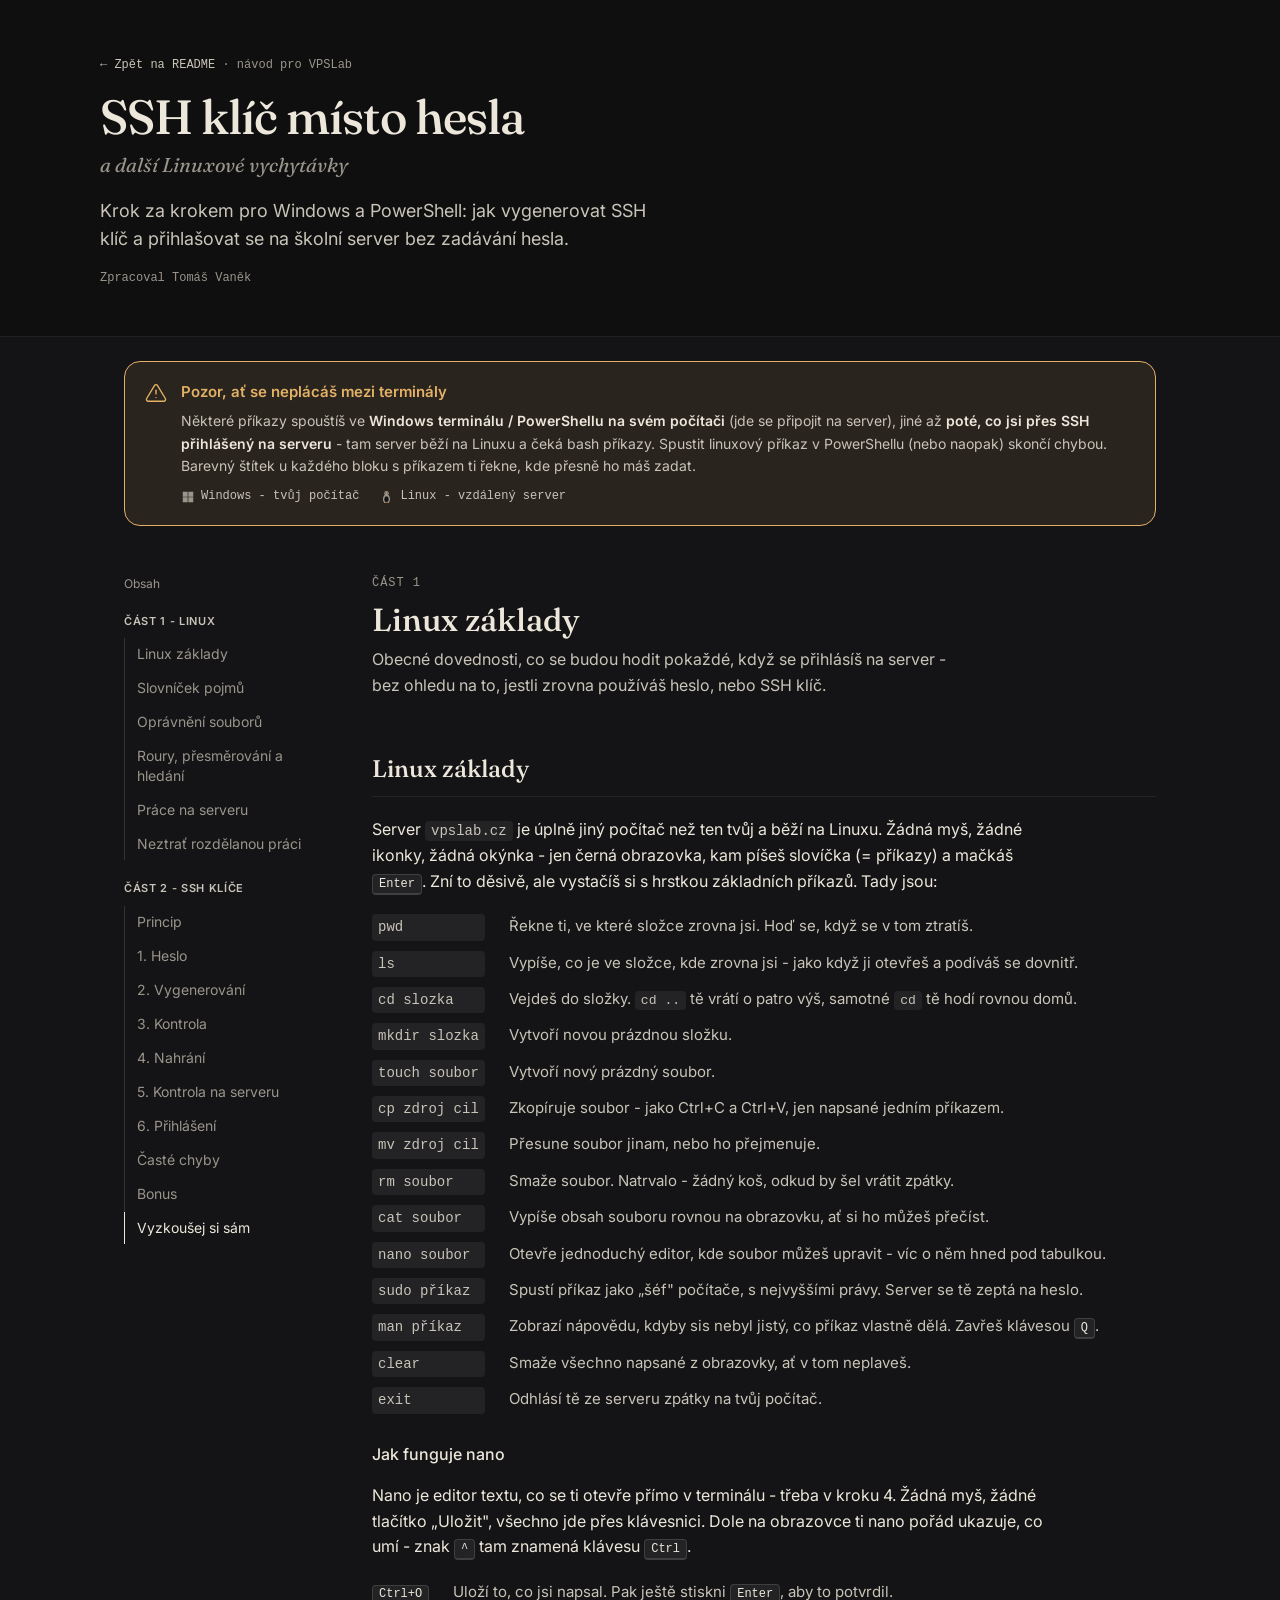
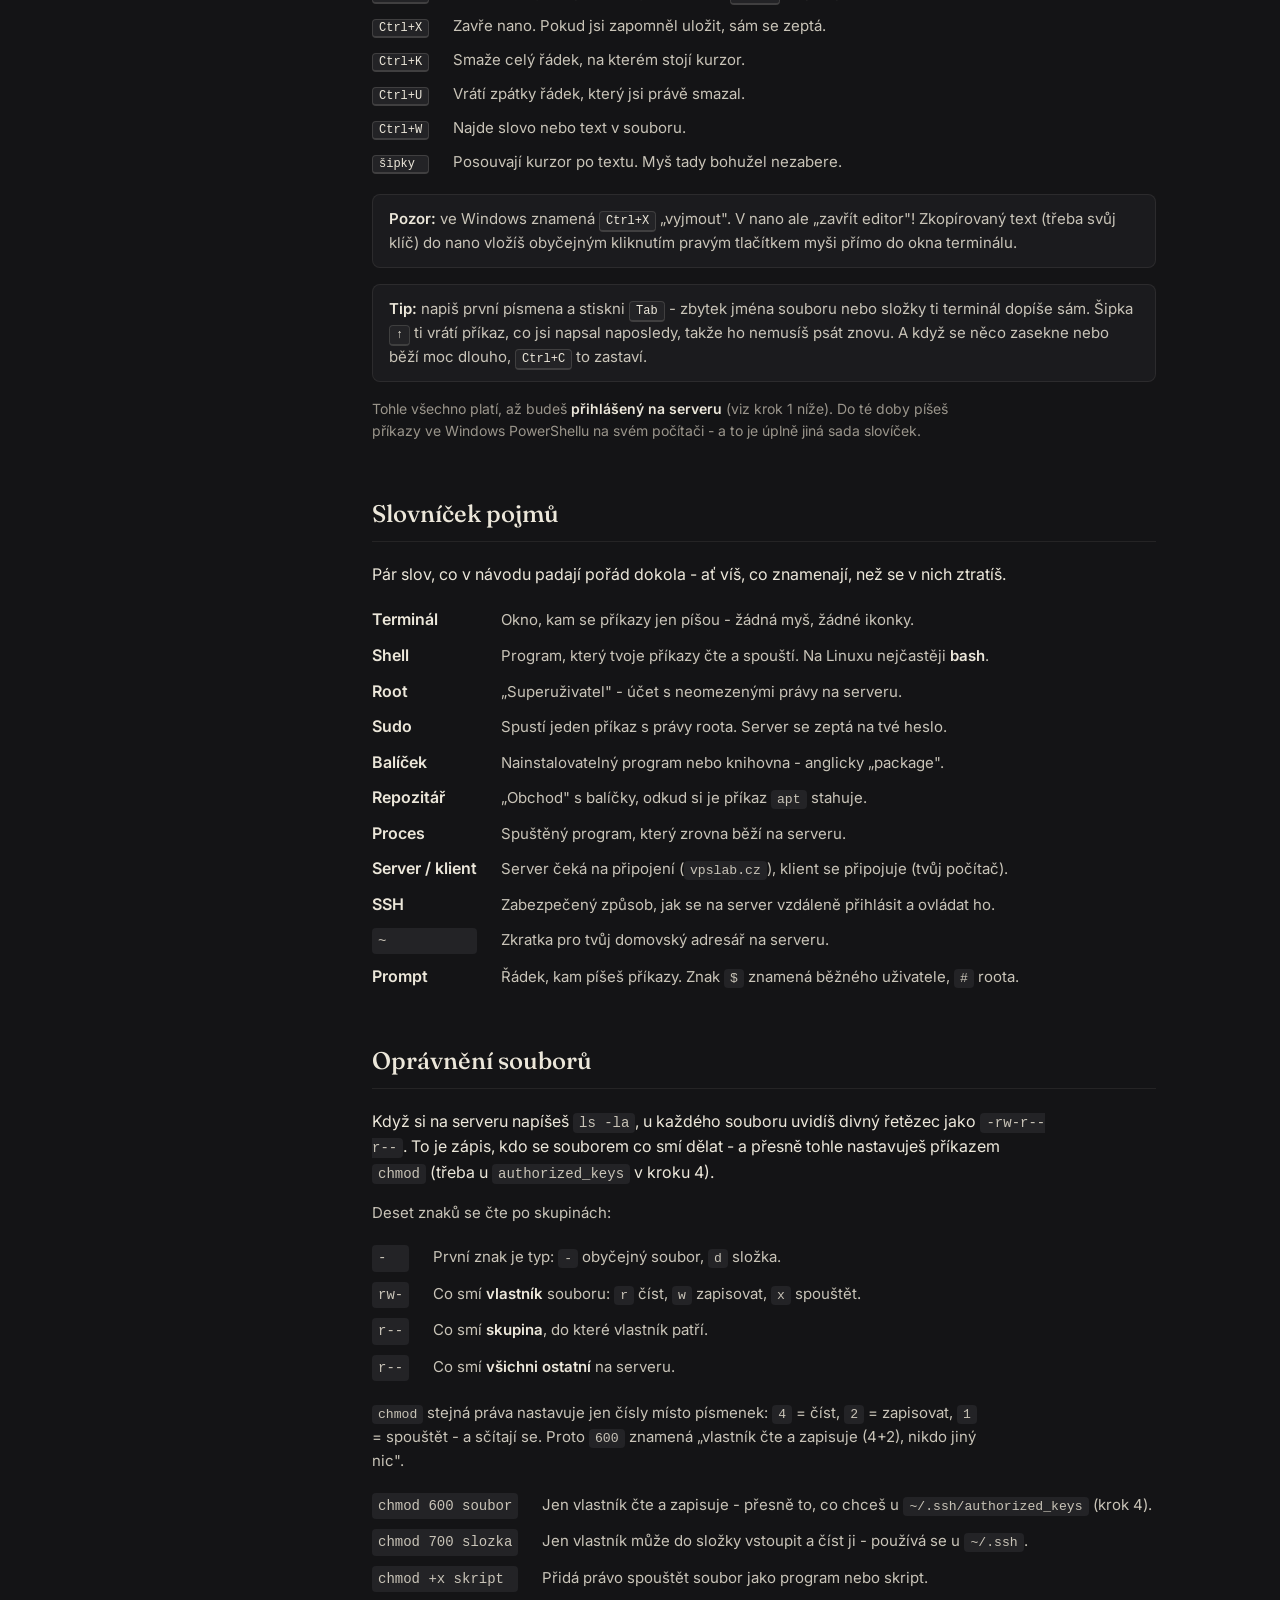
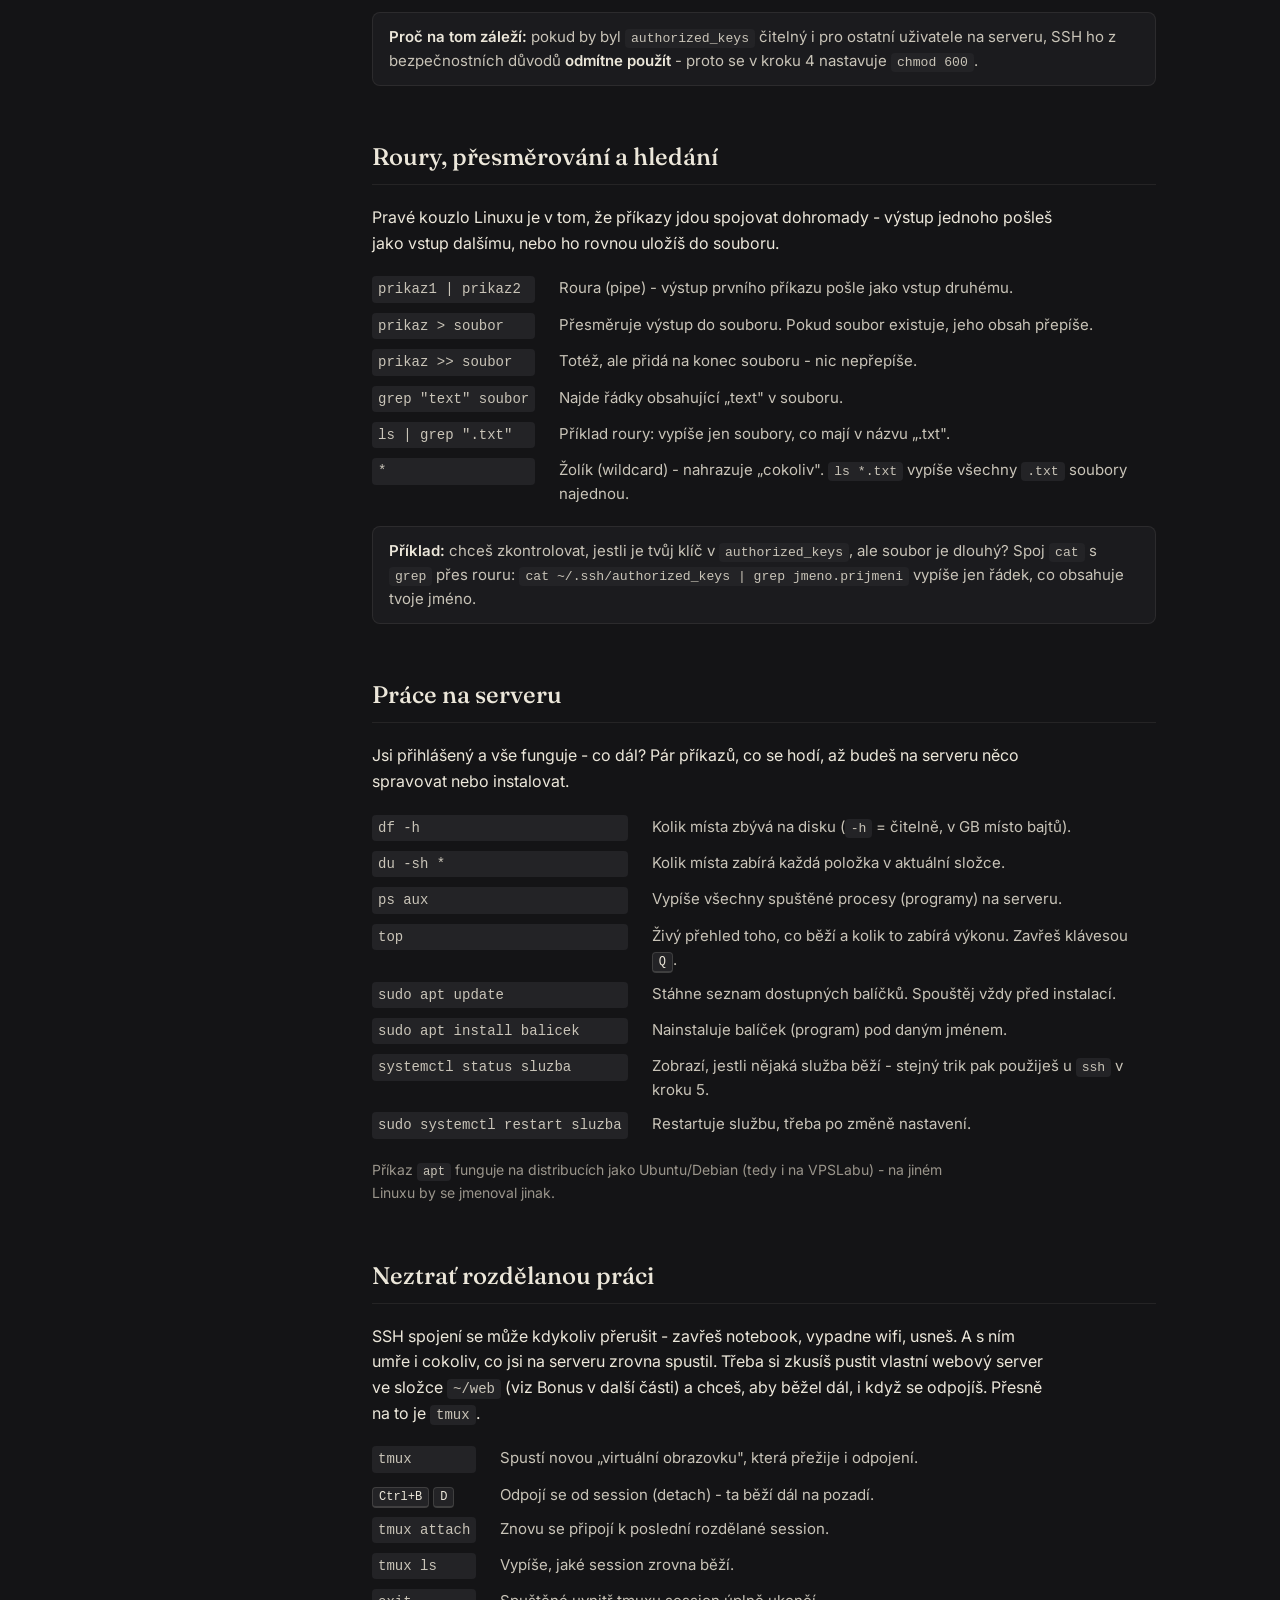
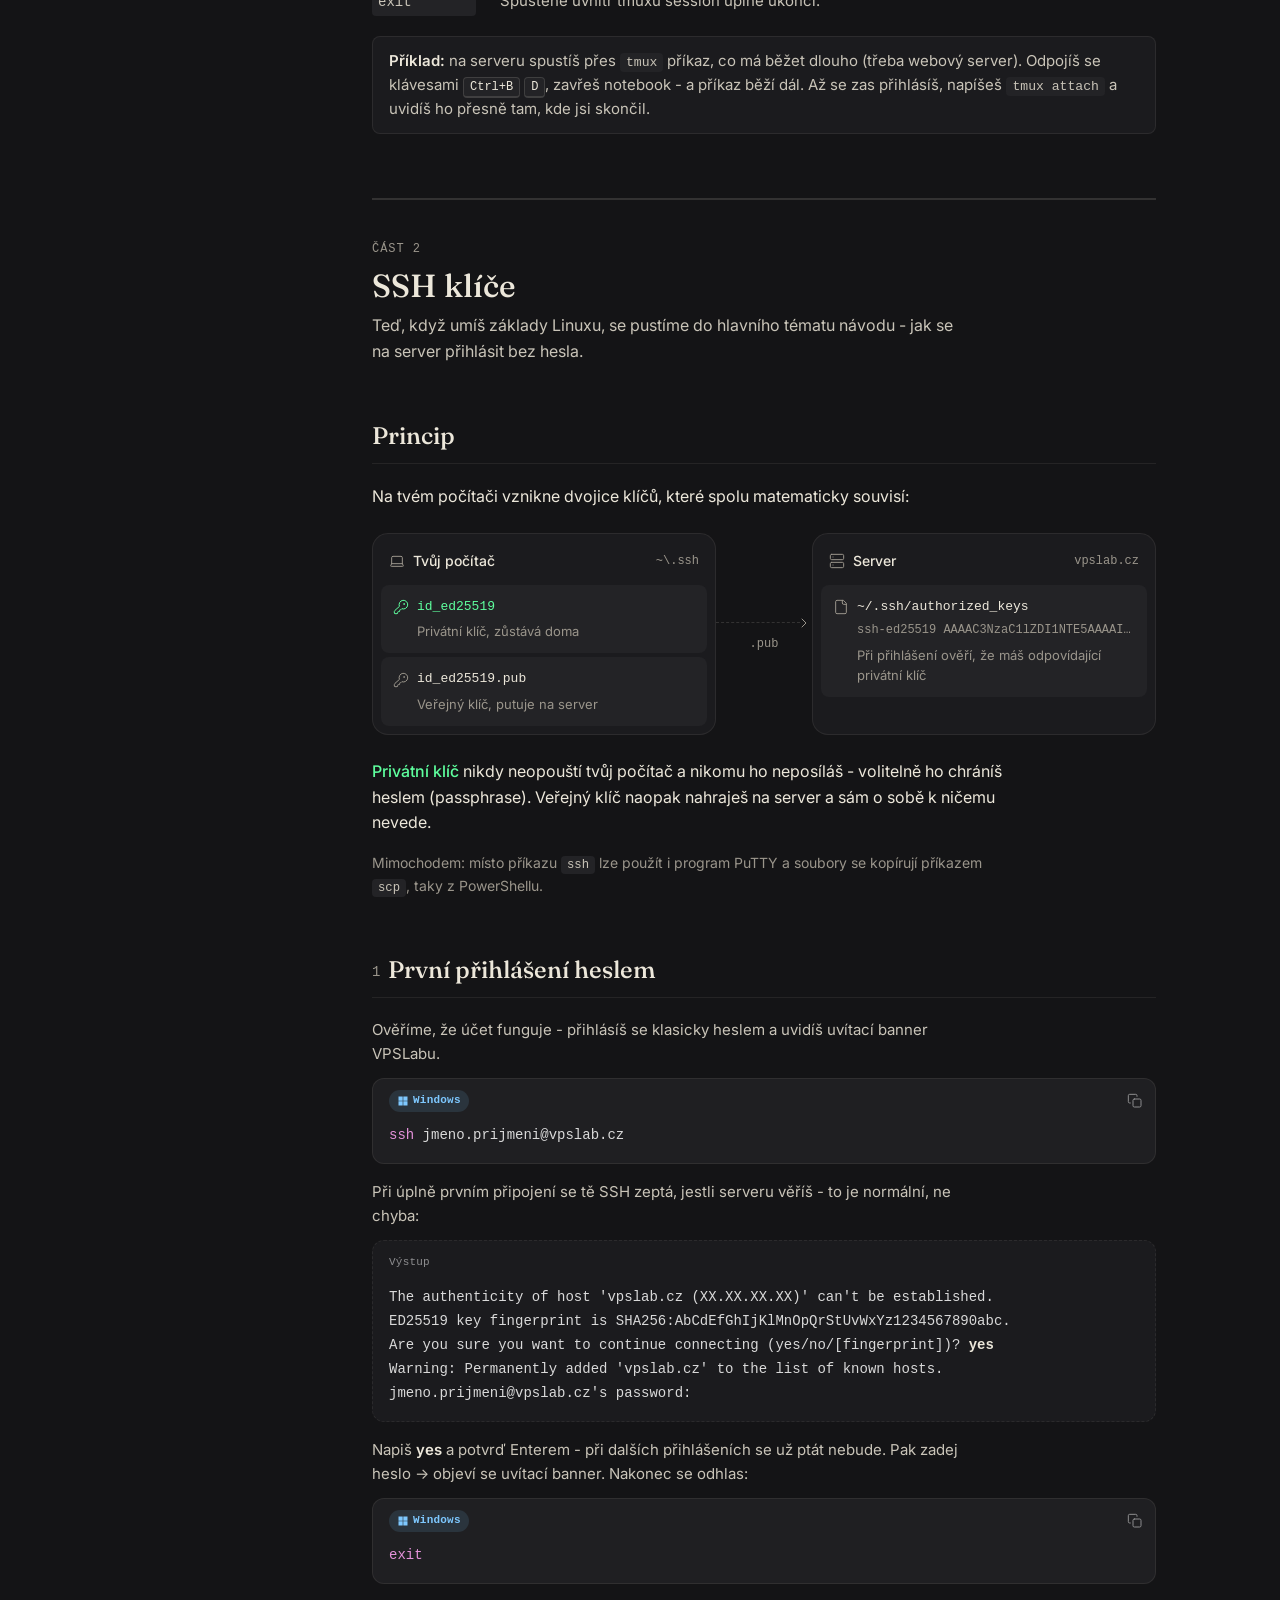
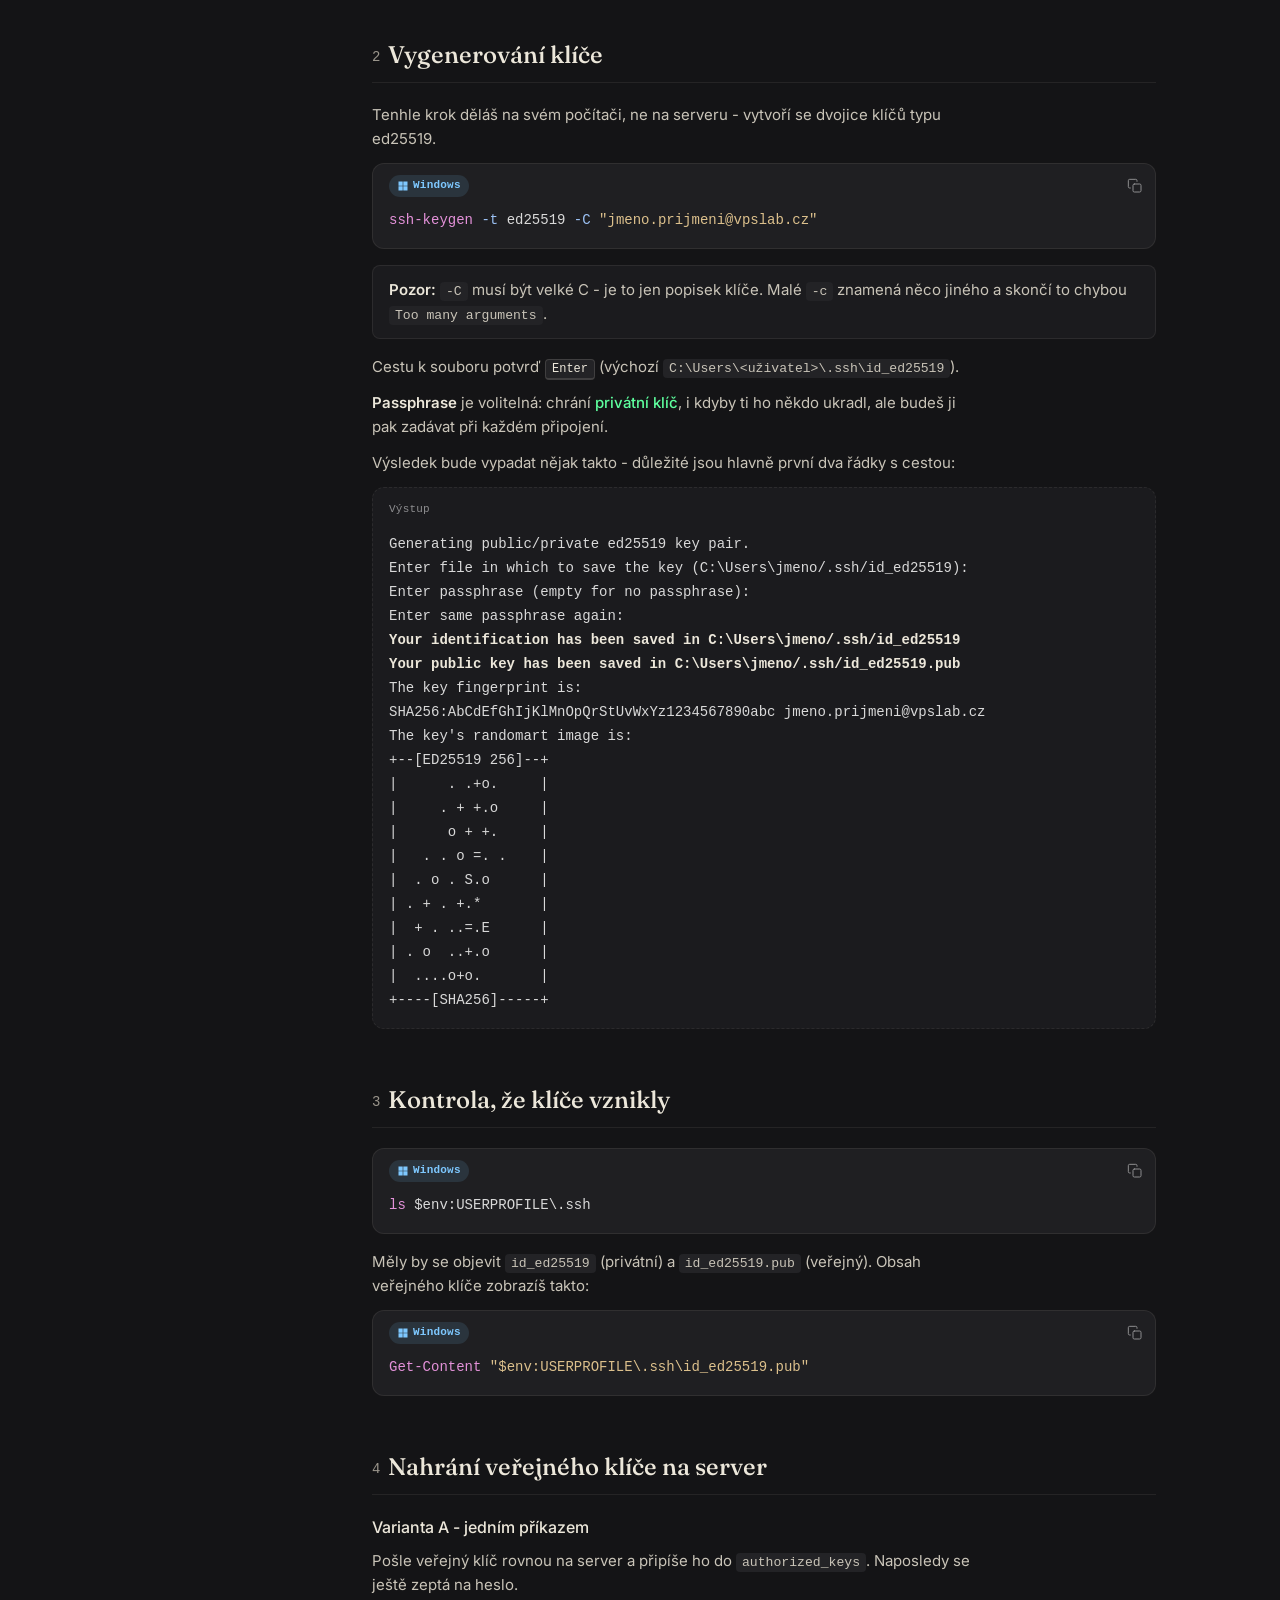
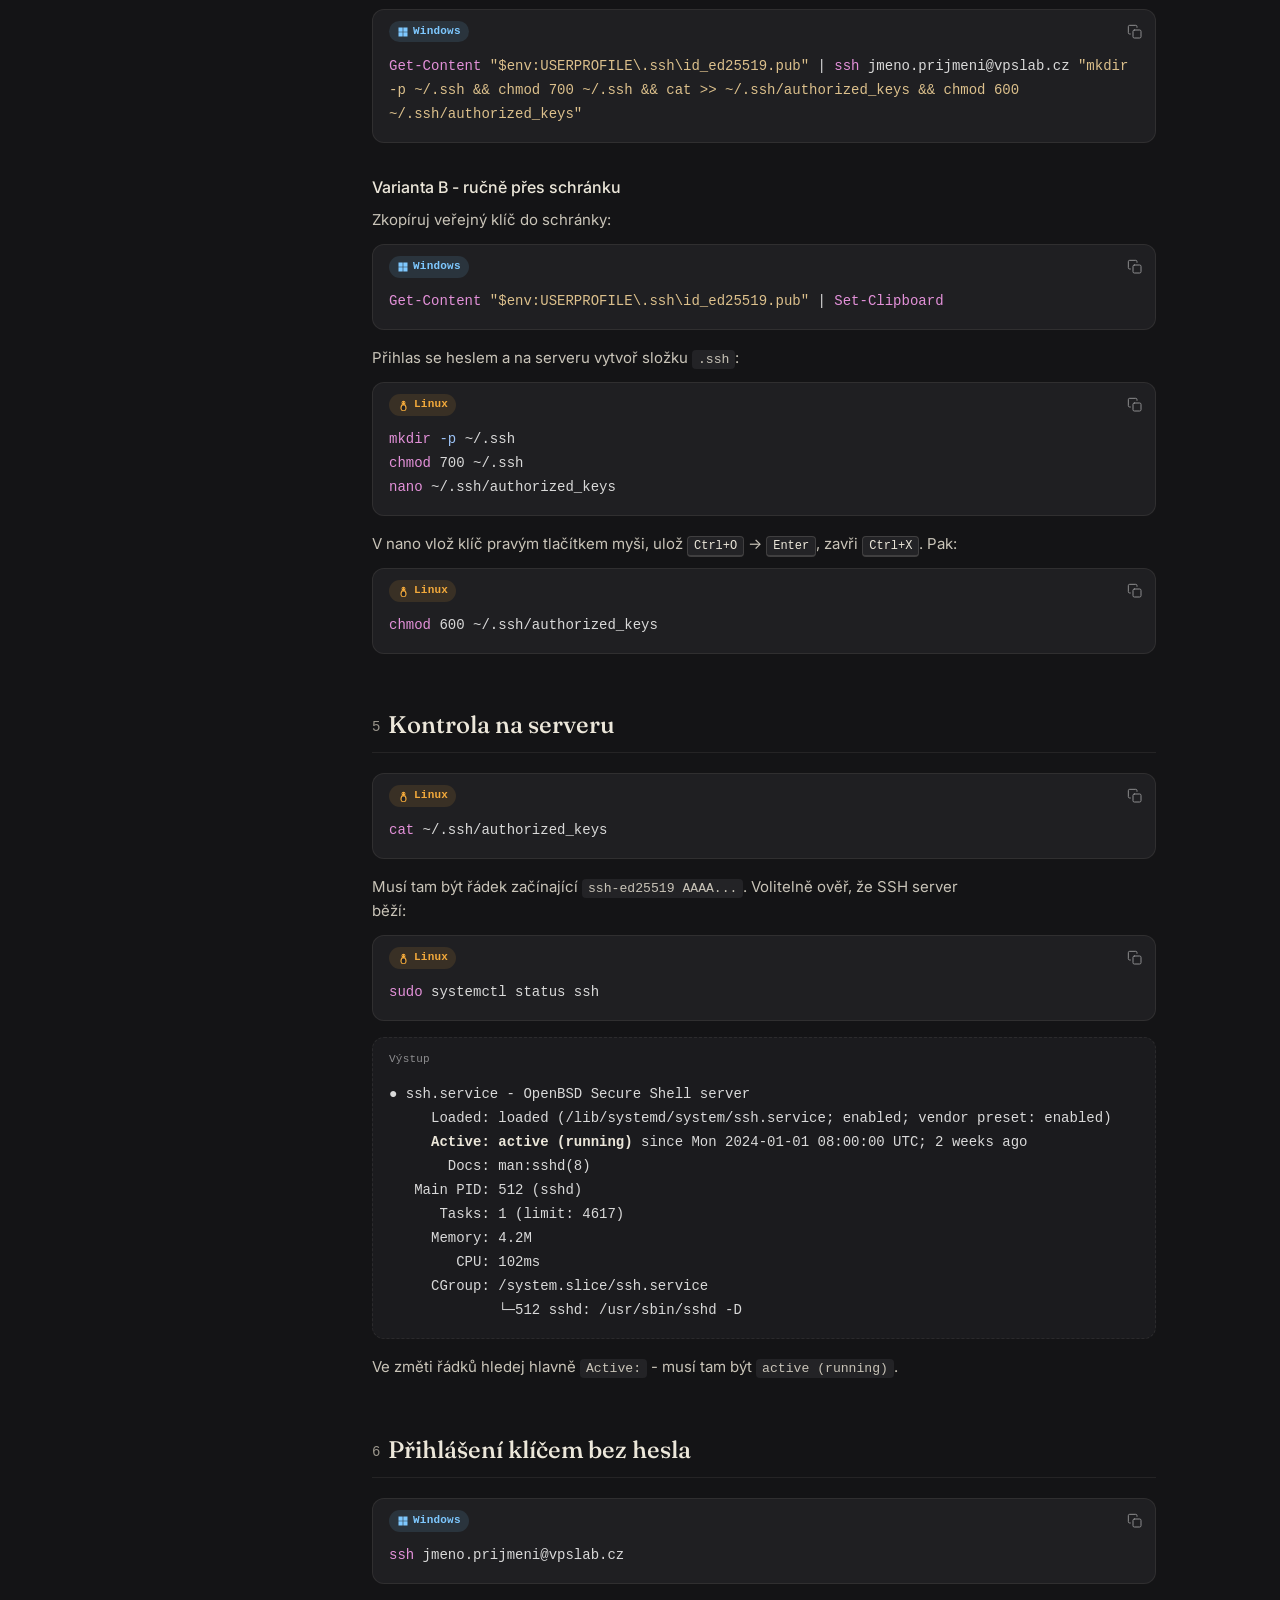
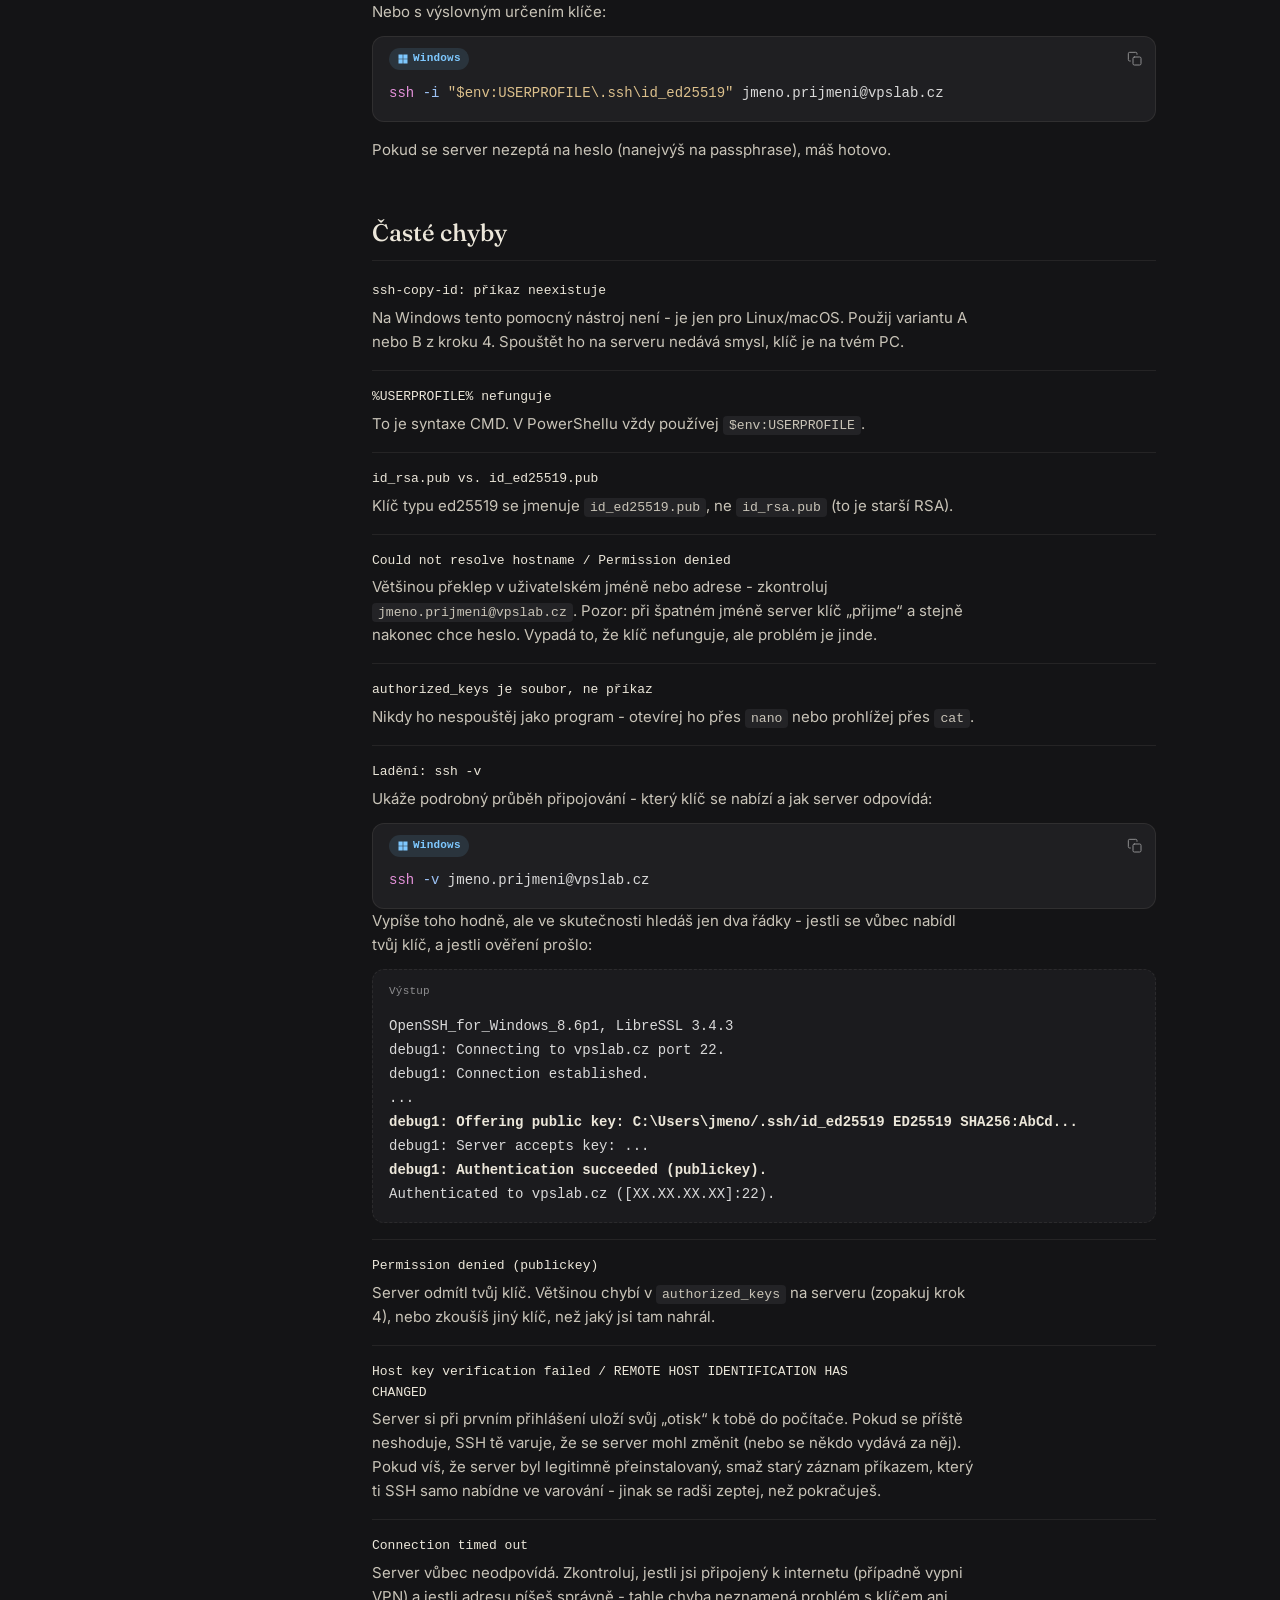
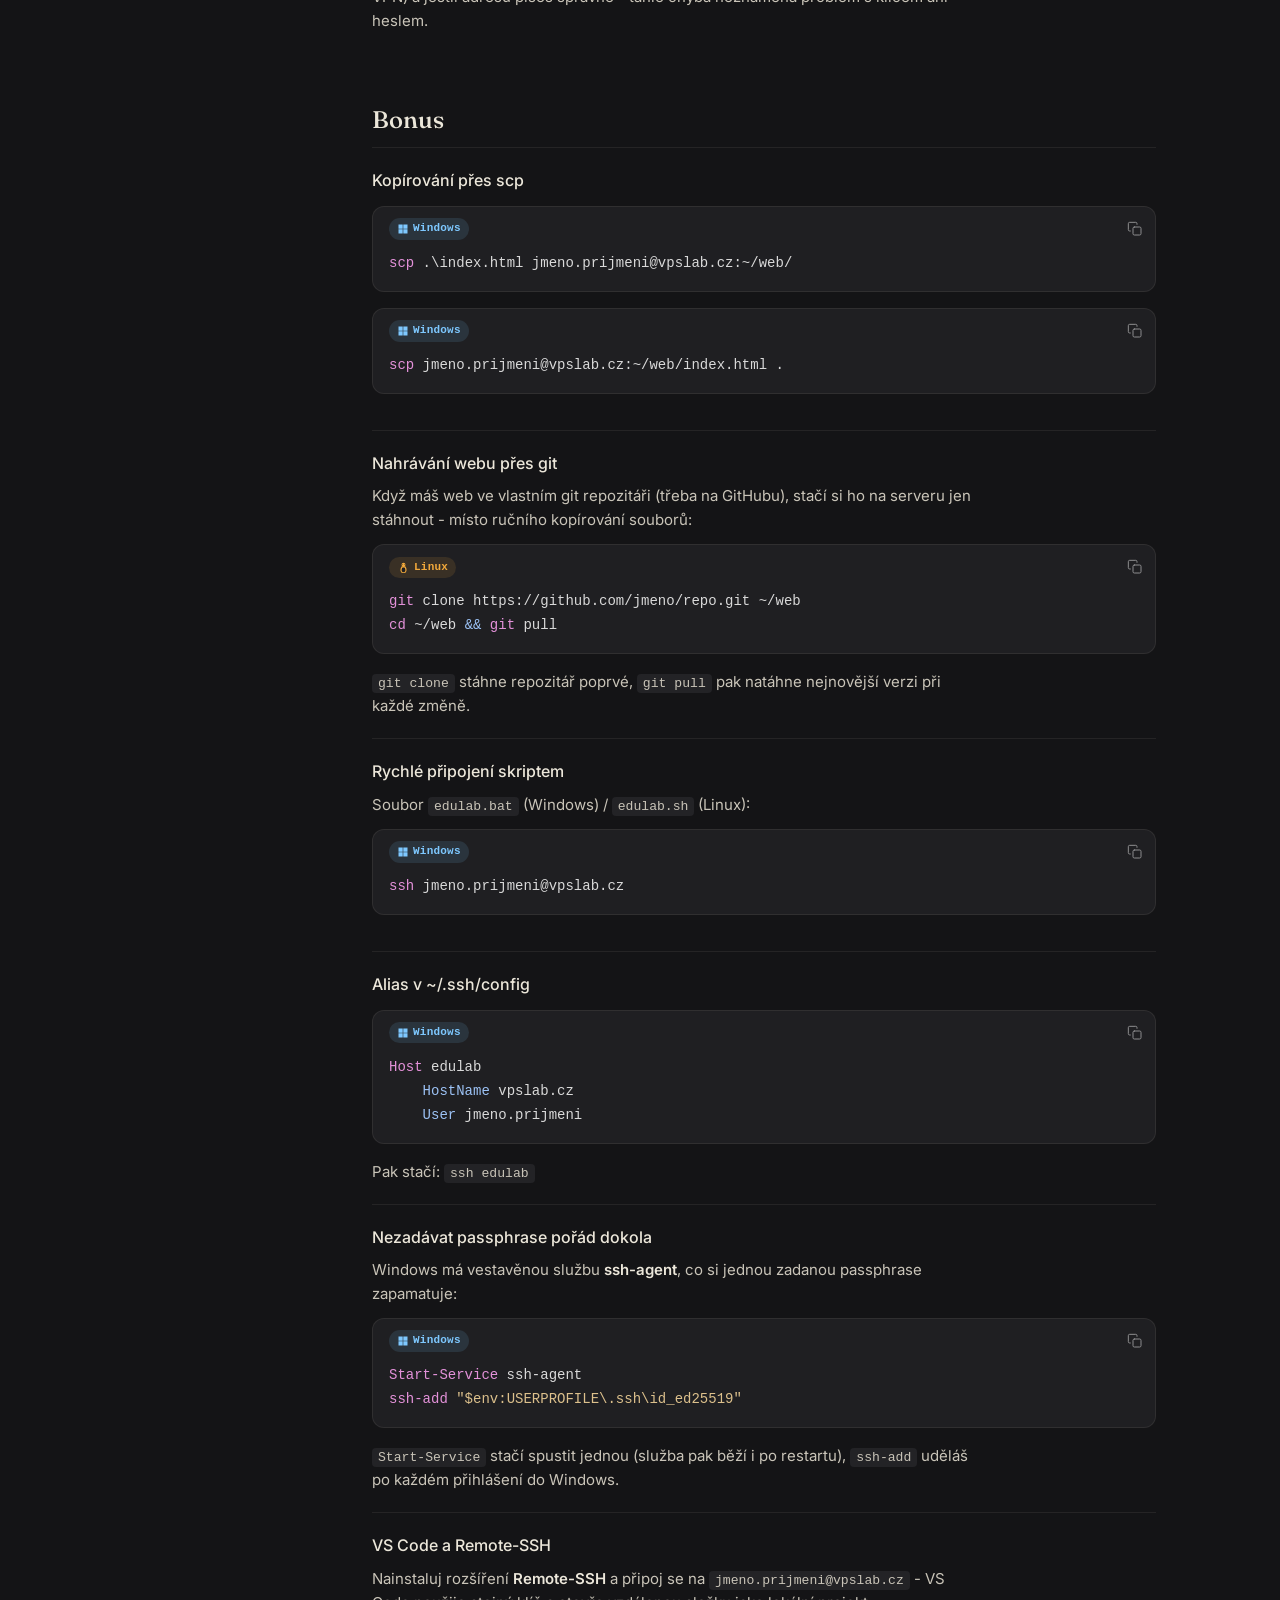
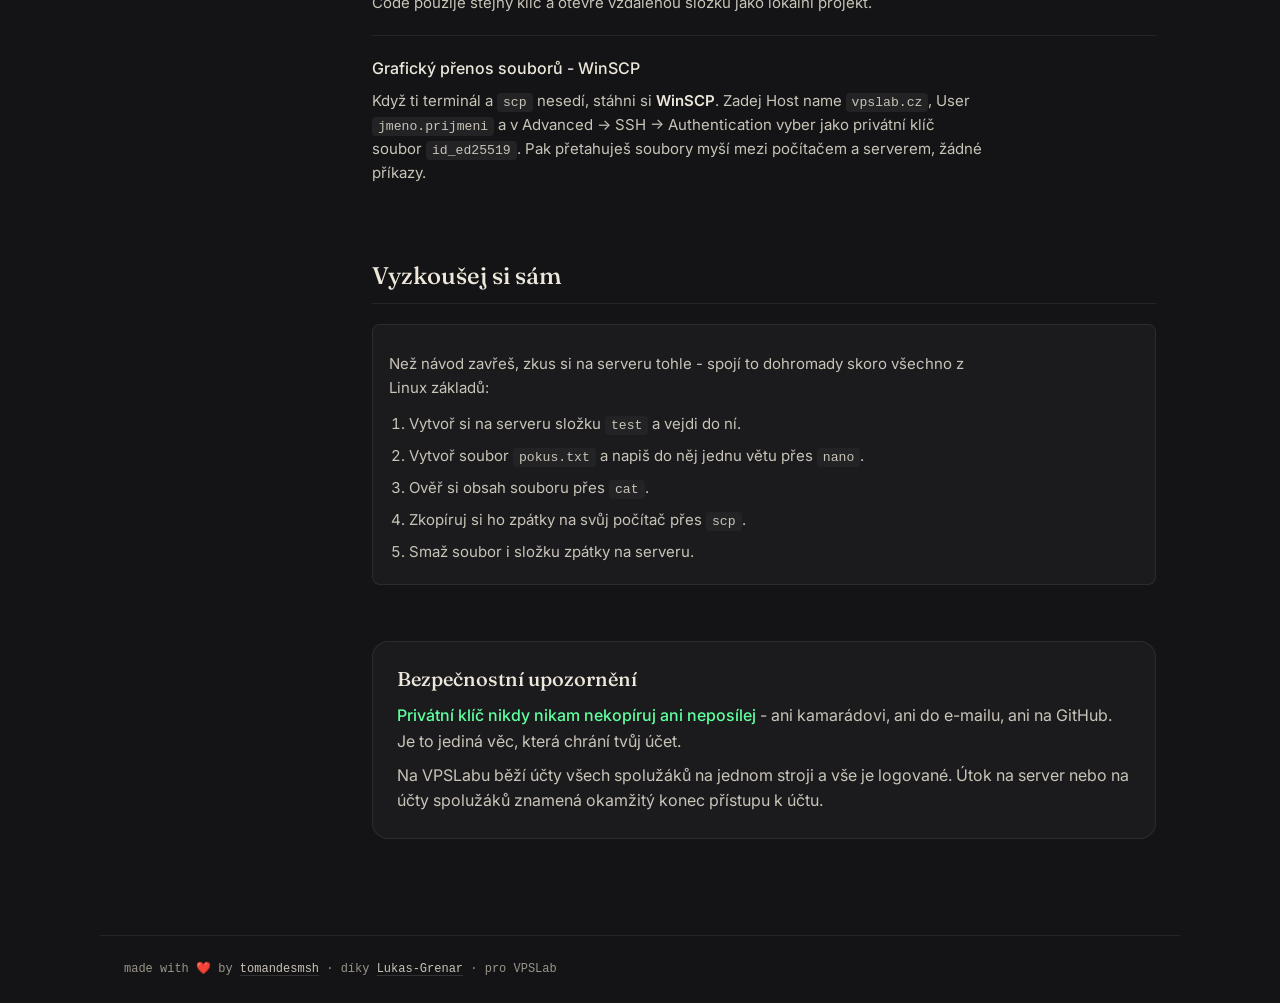
==== commit e95addbe: "Remove Bezpečnost from the table of contents" ====
--- a/SSHKeys.html
+++ b/SSHKeys.html
@@ -64,7 +64,6 @@
       <li><a href="#chyby">Časté chyby</a></li>
       <li><a href="#bonus">Bonus</a></li>
       <li><a href="#cviceni">Vyzkoušej si sám</a></li>
-      <li><a href="#bezpecnost">Bezpečnost</a></li>
     </ol>
   </nav>
 
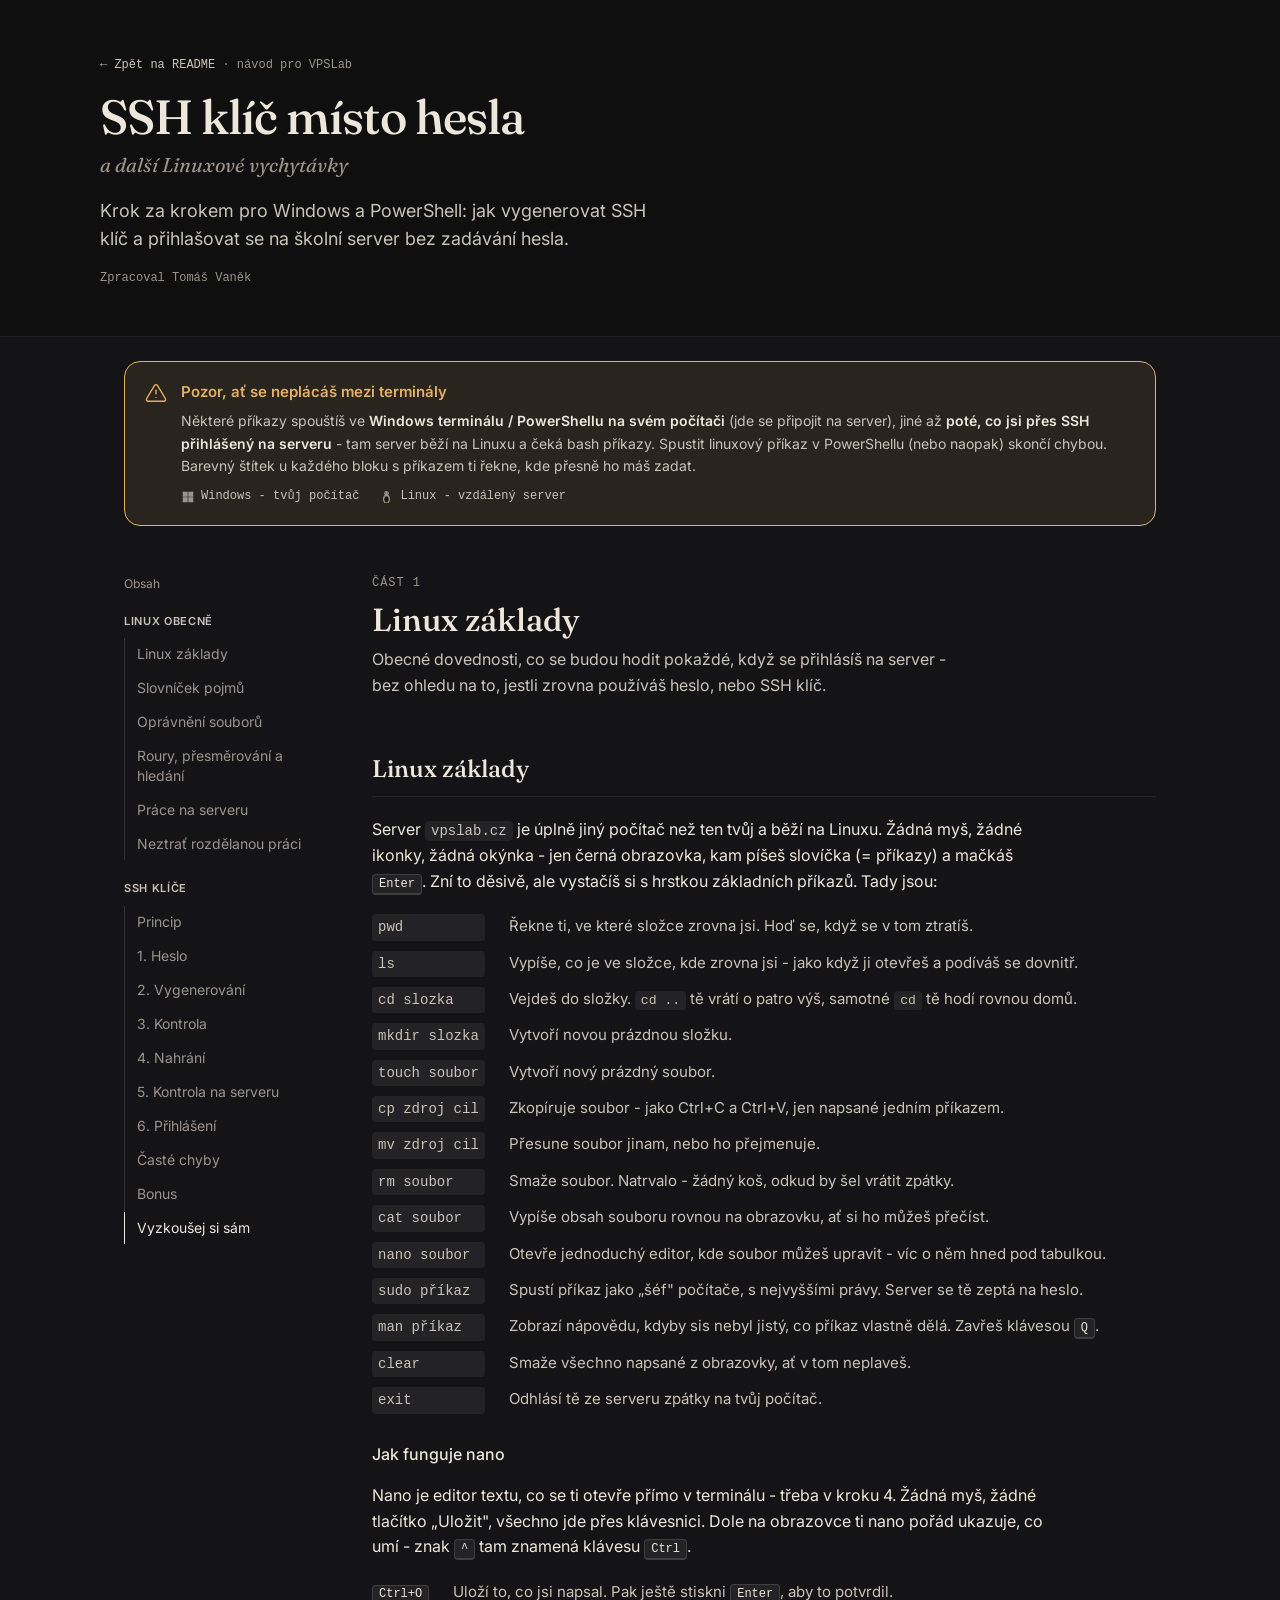
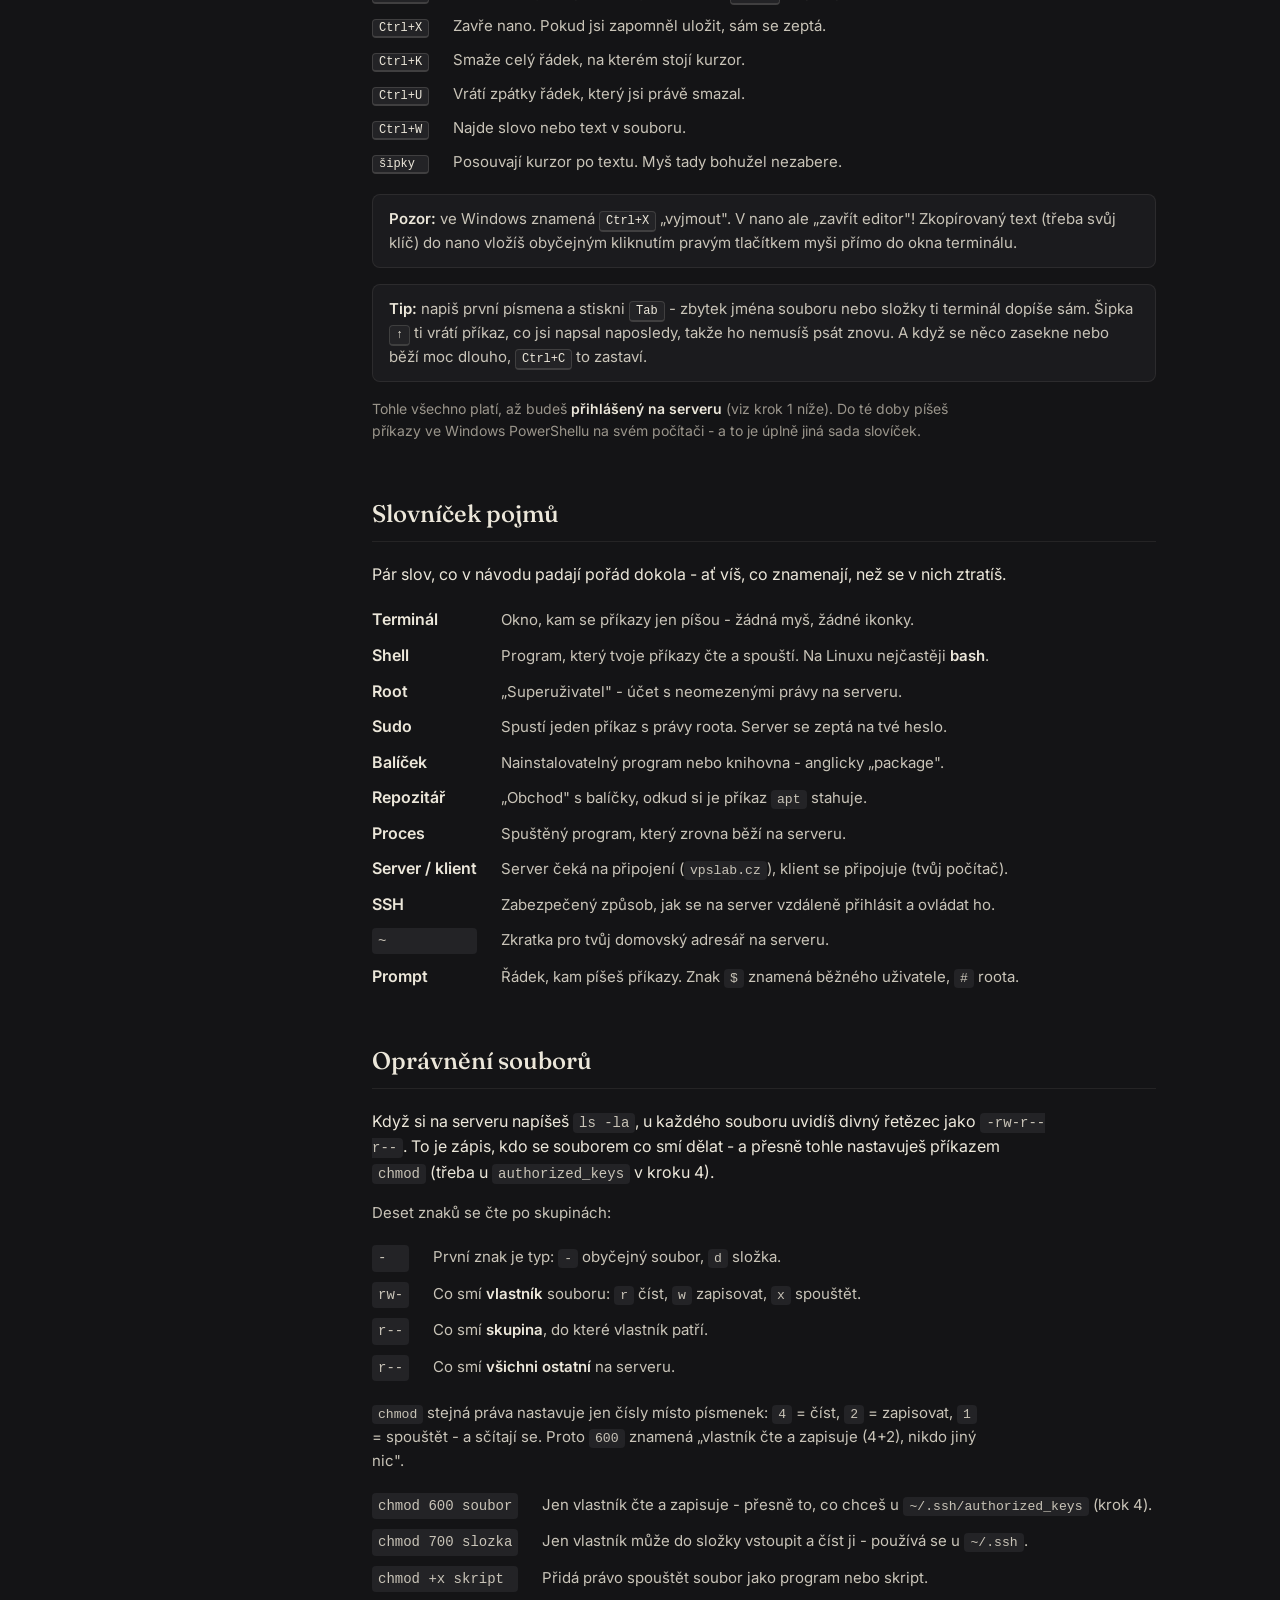
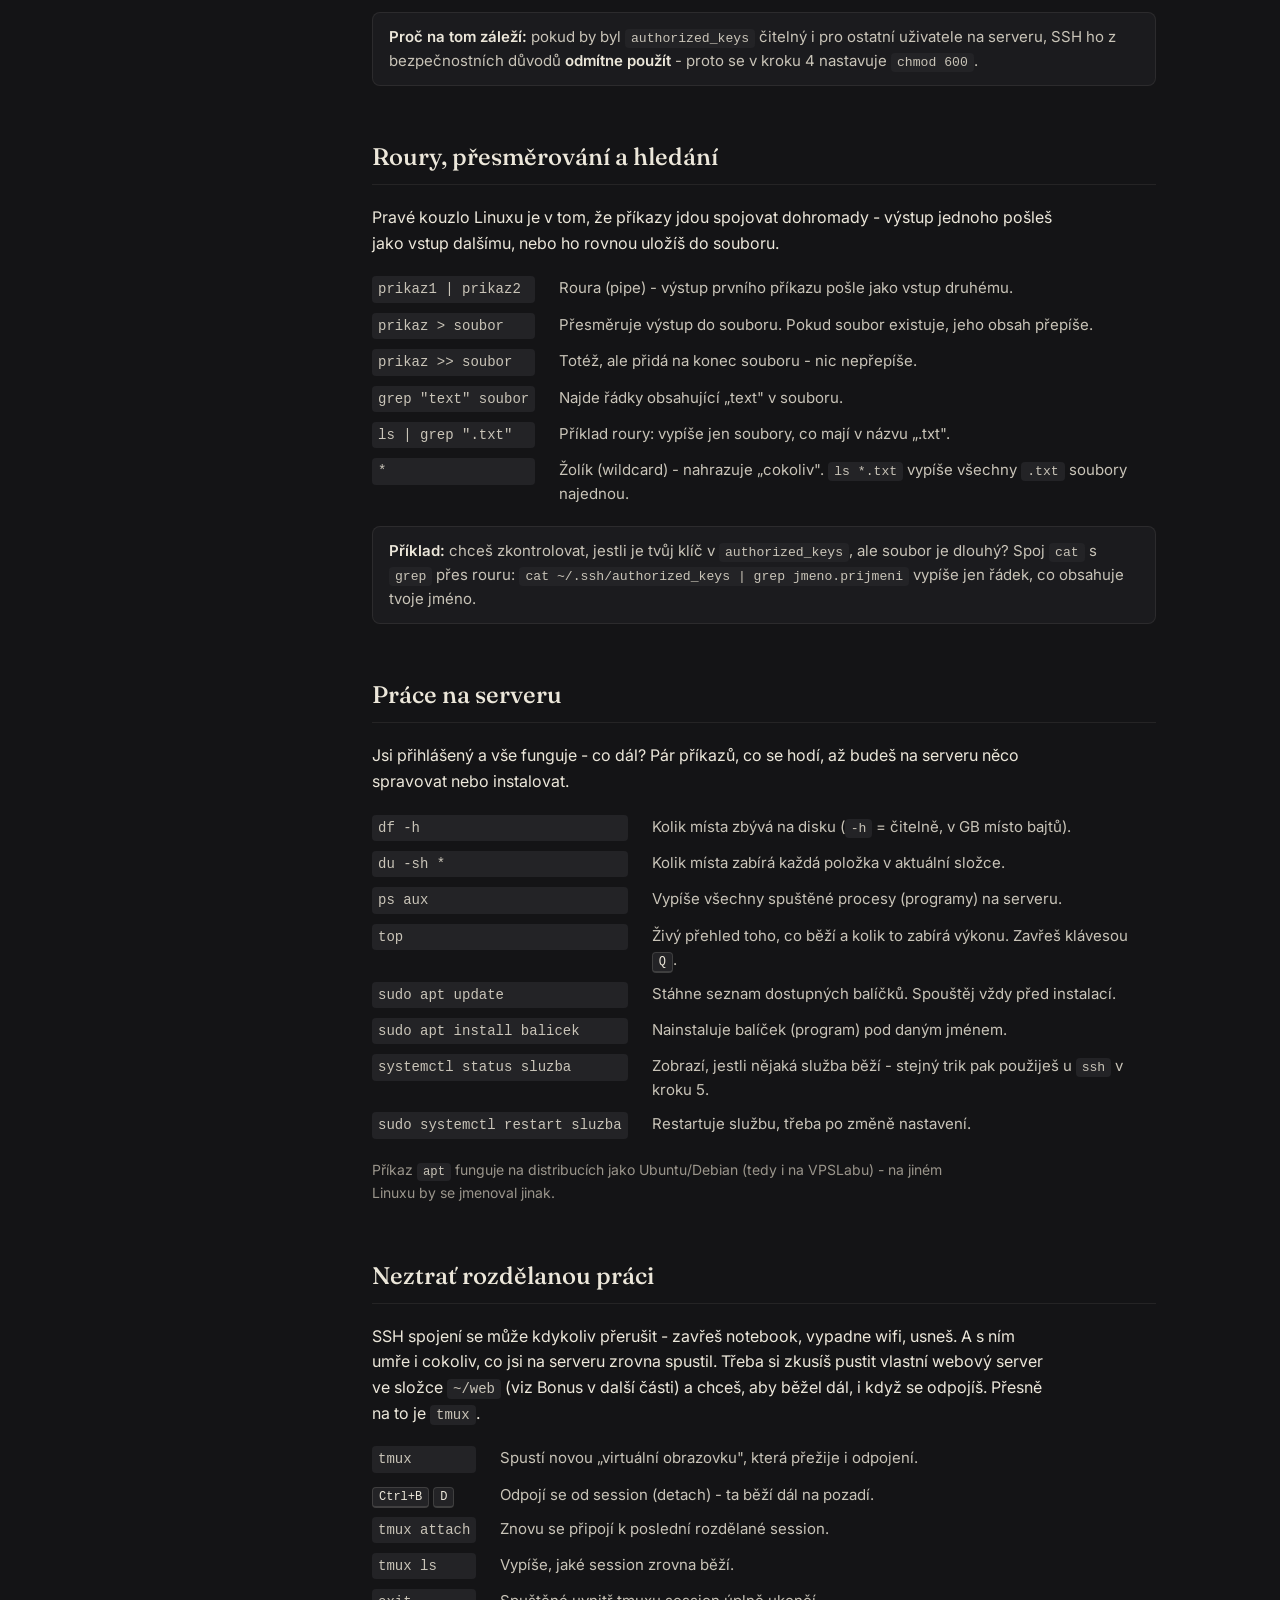
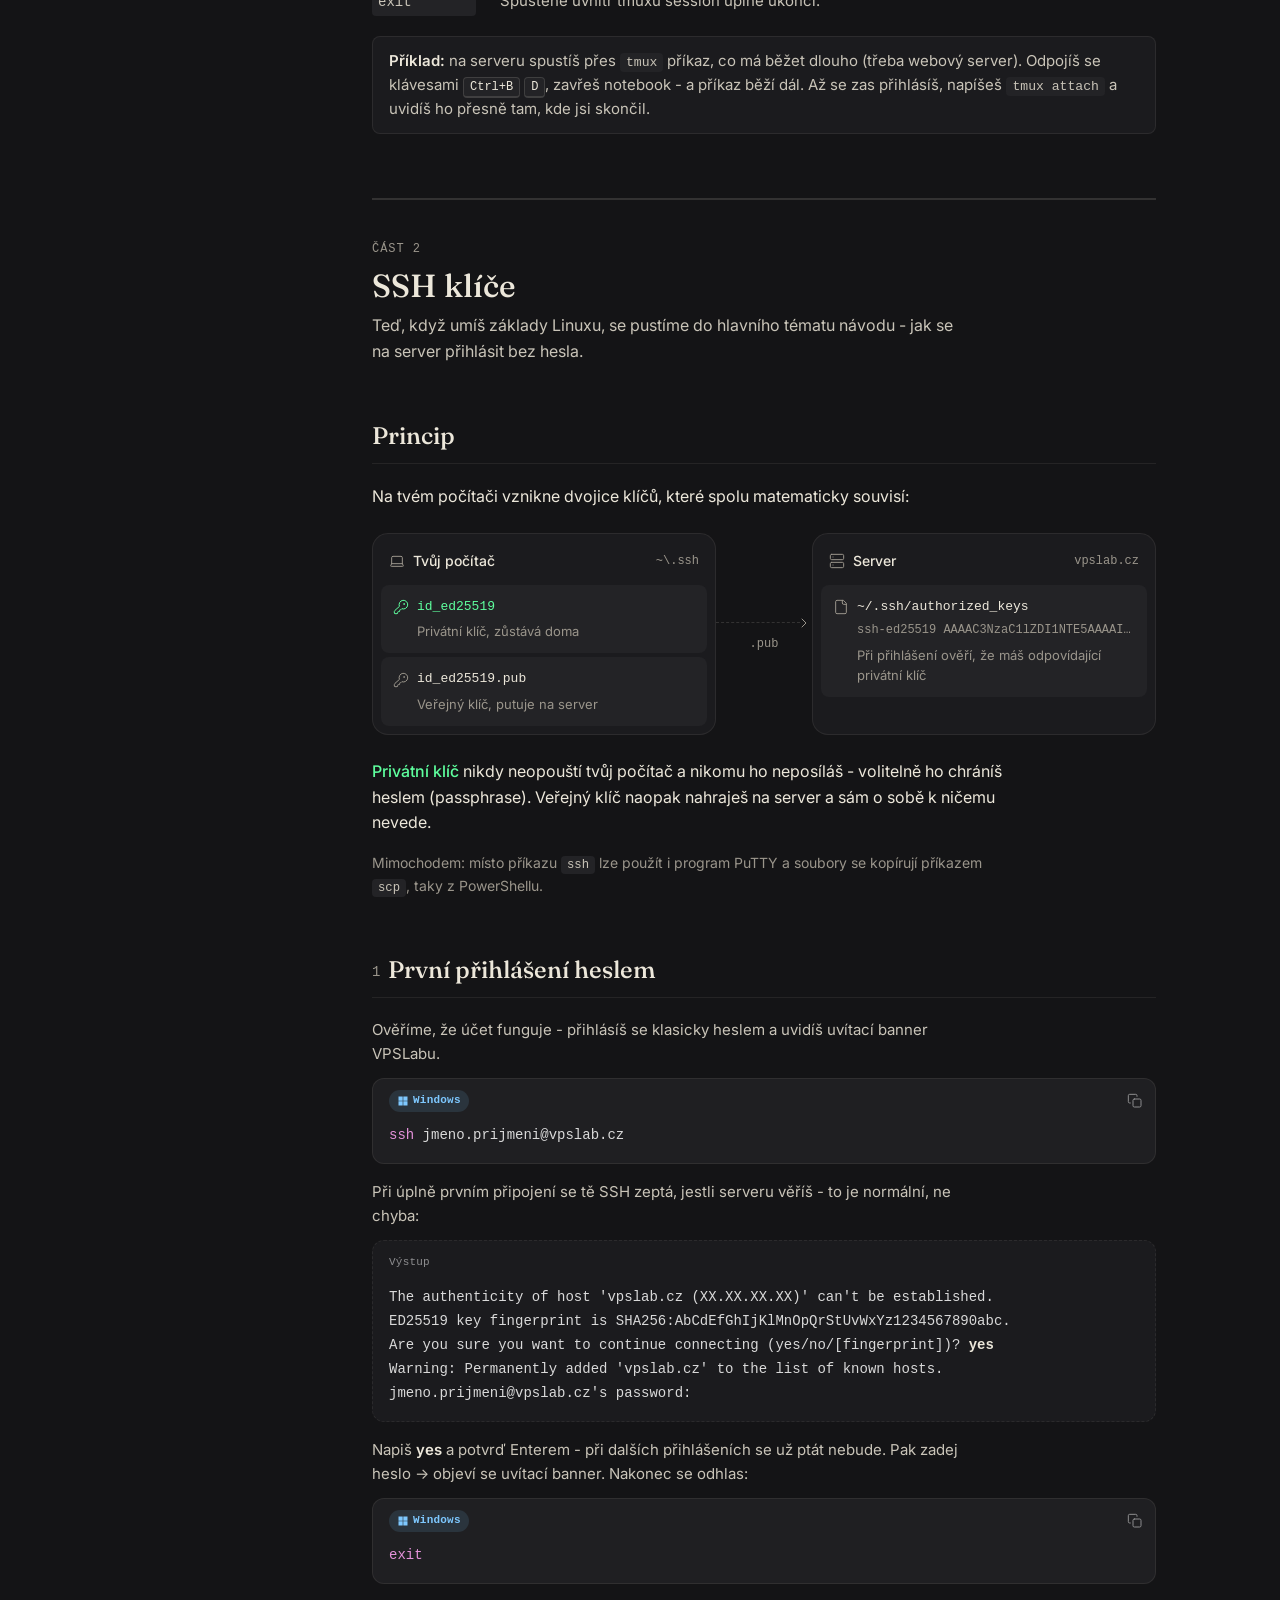
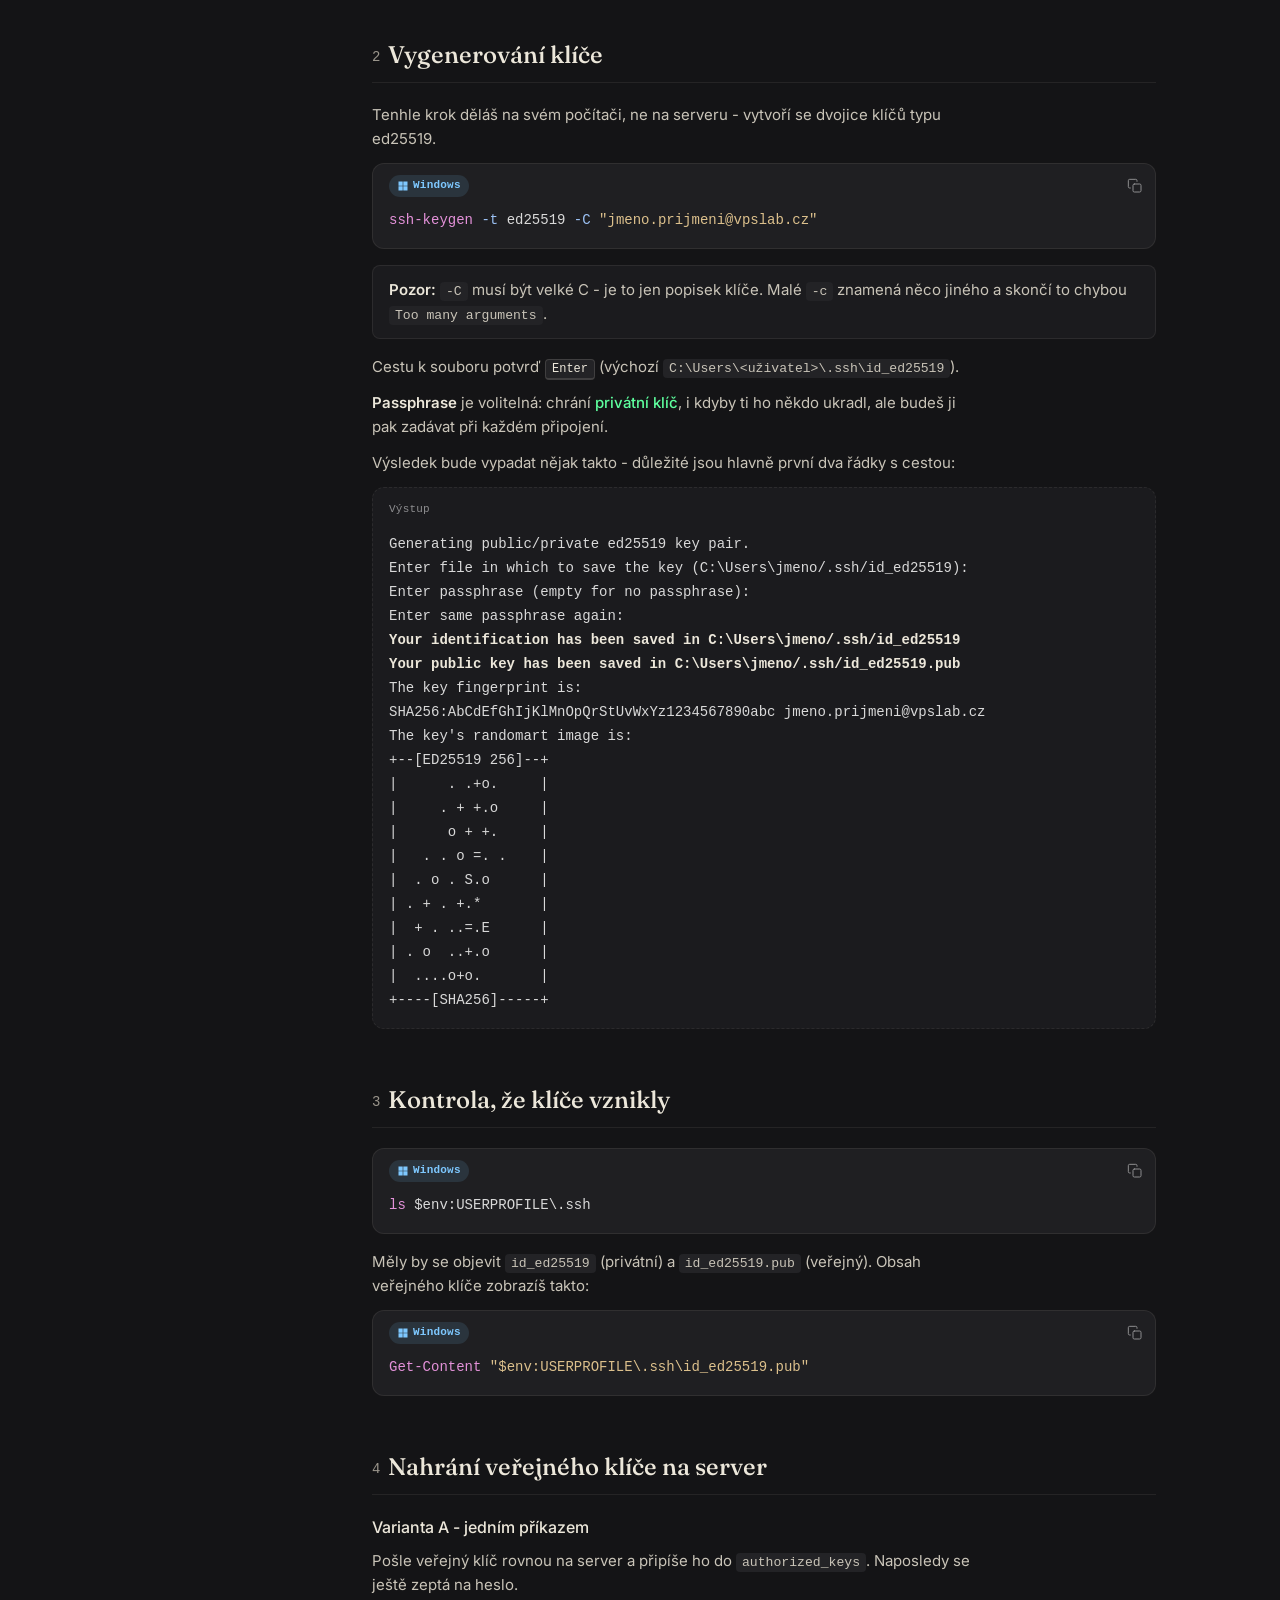
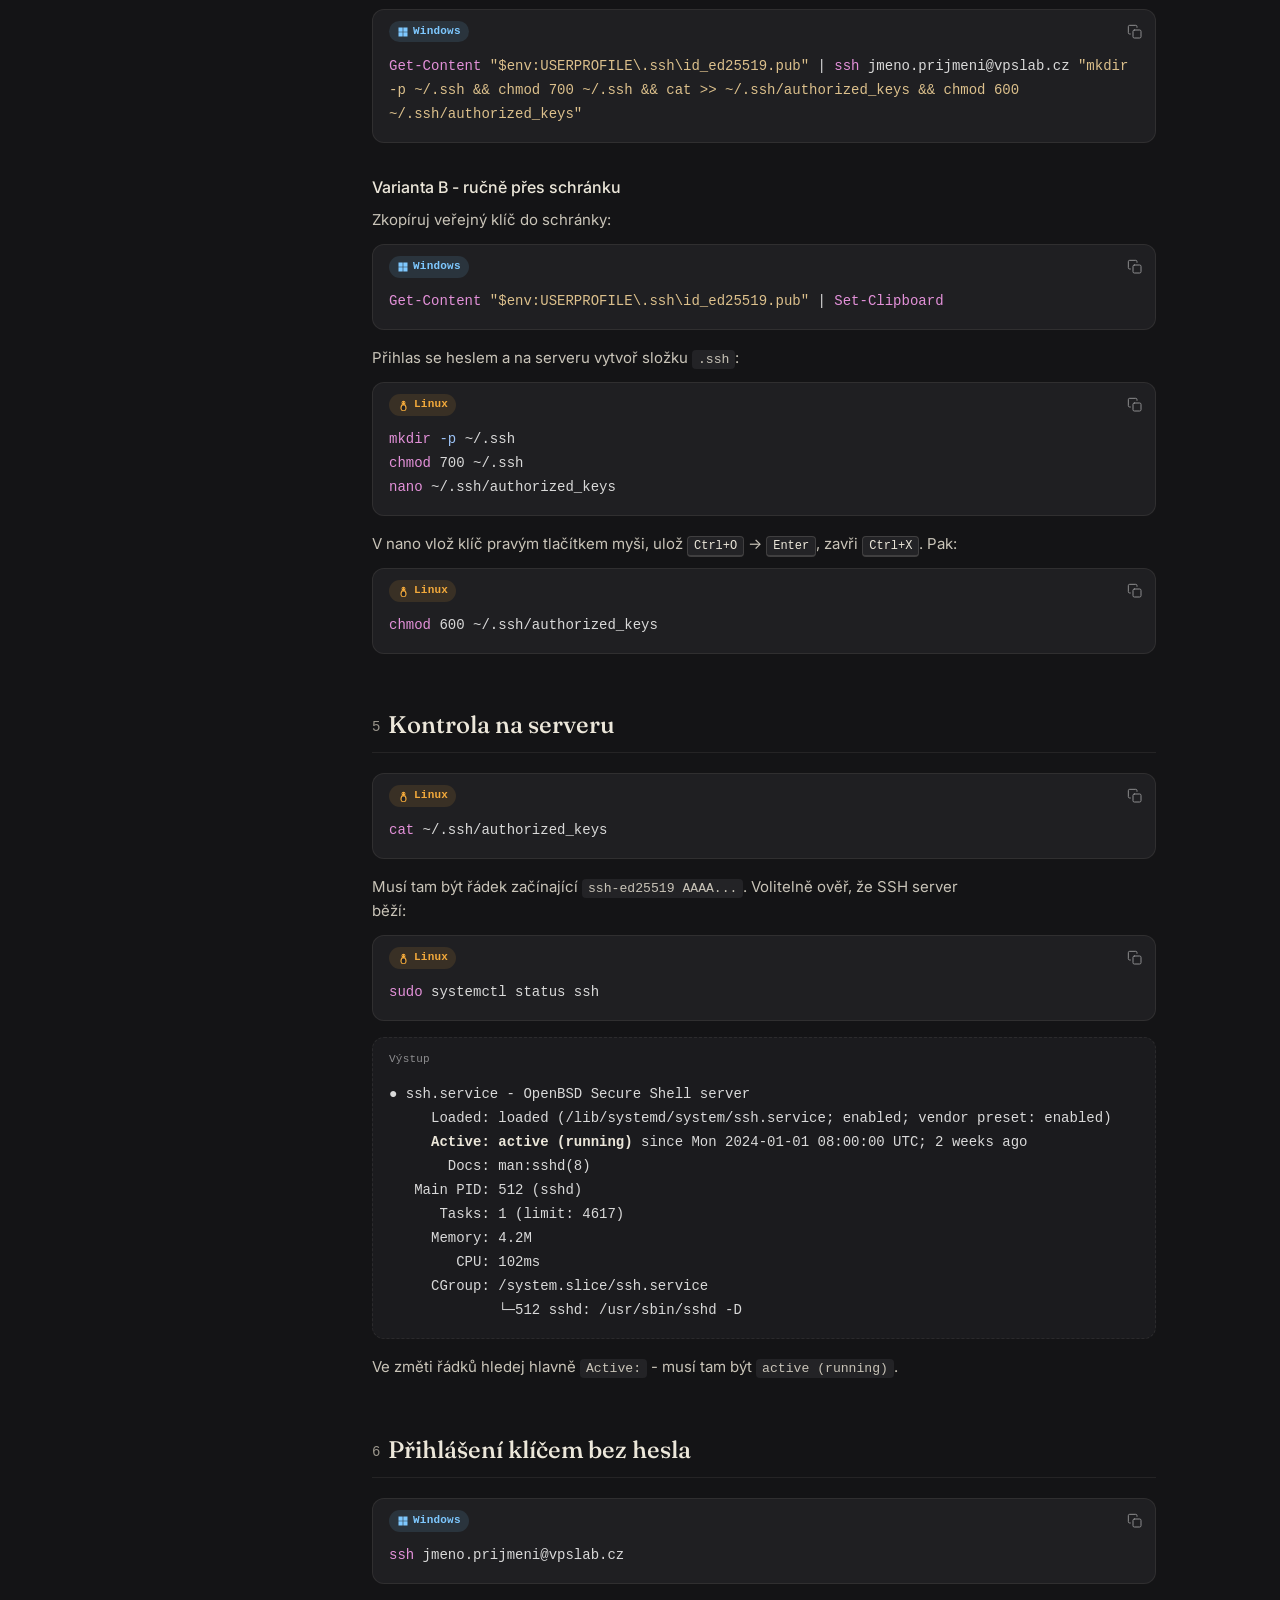
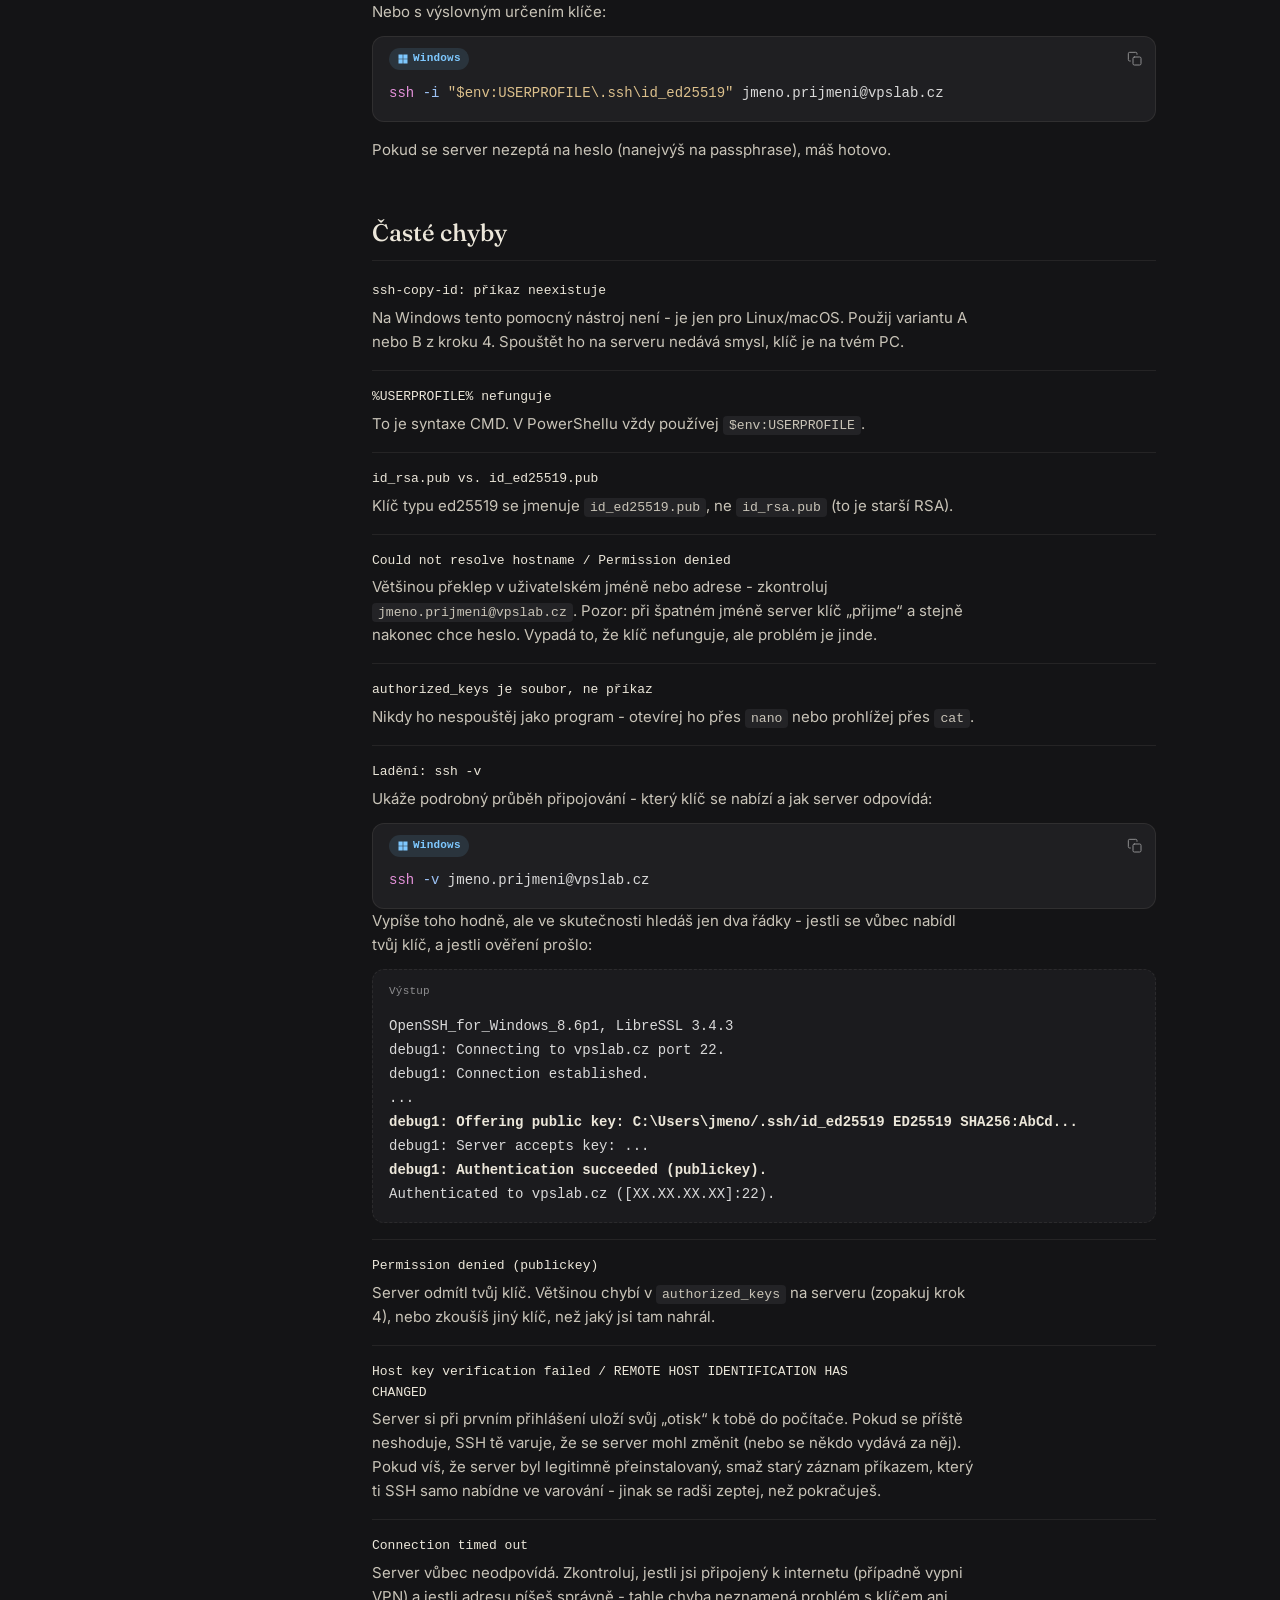
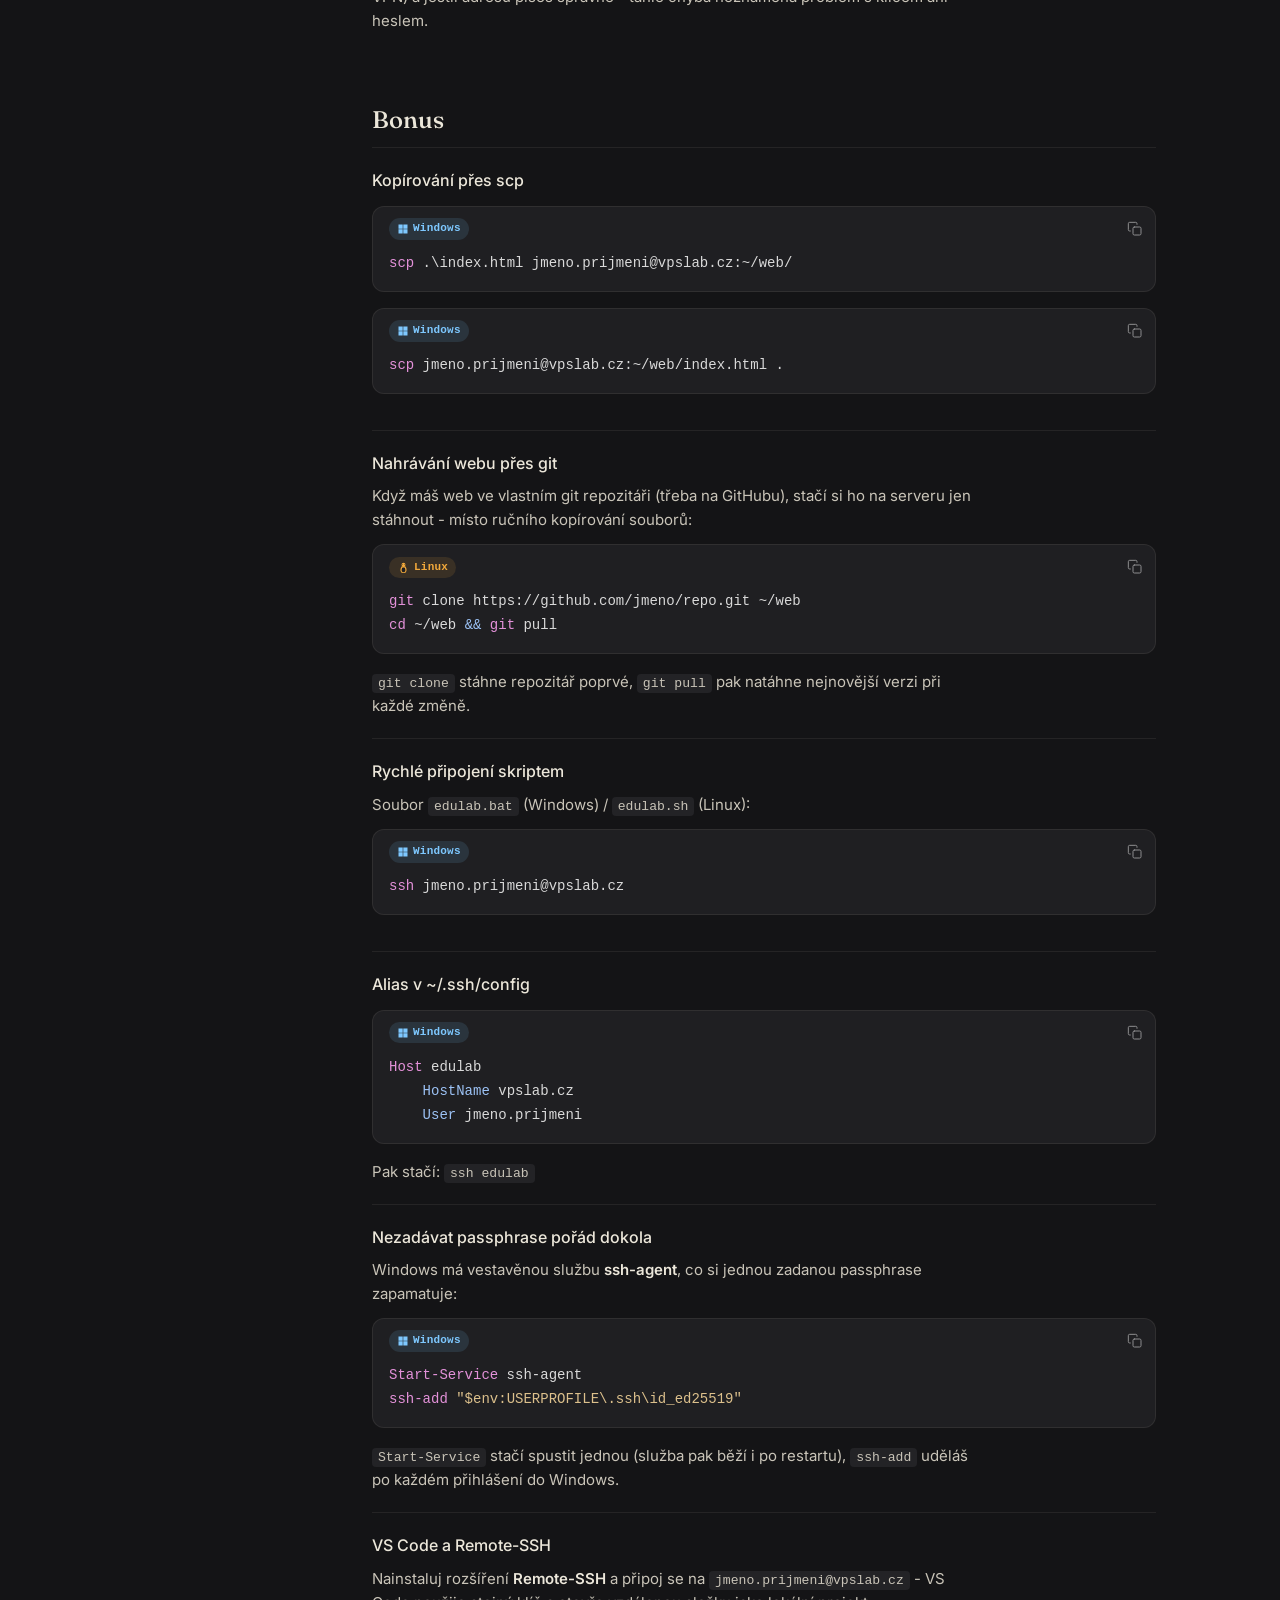
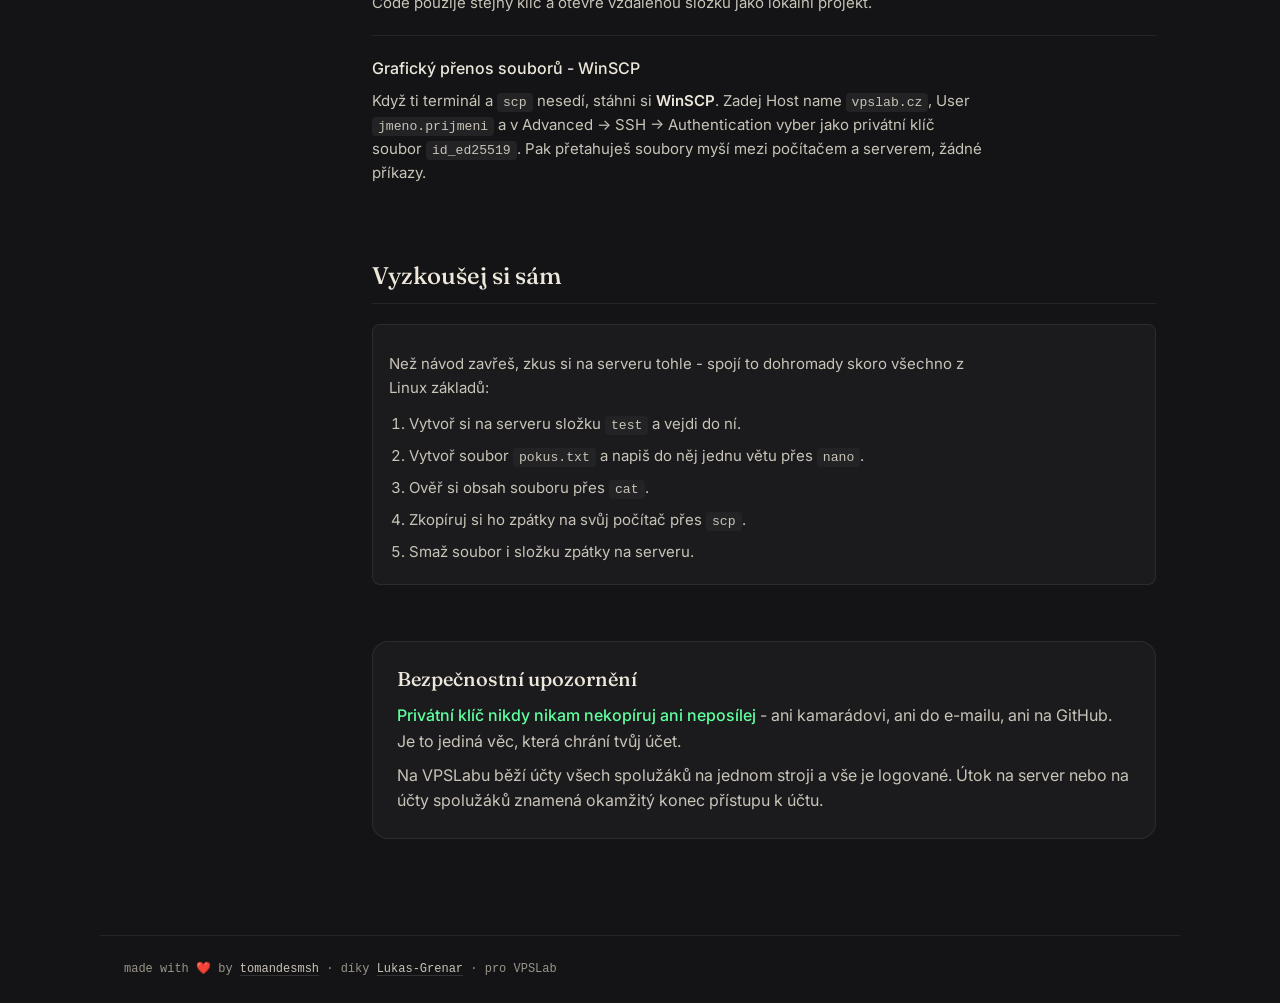
==== commit 508ae15a: "rm ČÁST x -" ====
--- a/SSHKeys.html
+++ b/SSHKeys.html
@@ -43,7 +43,7 @@
 <div class="shell">
   <nav class="toc" aria-label="Obsah">
     <p class="toc-label">Obsah</p>
-    <p class="toc-group">Část 1 - Linux</p>
+    <p class="toc-group">Linux obecně</p>
     <ol>
       <li><a href="#linux-zaklady">Linux základy</a></li>
       <li><a href="#slovnicek">Slovníček pojmů</a></li>
@@ -52,7 +52,7 @@
       <li><a href="#sprava-serveru">Práce na serveru</a></li>
       <li><a href="#tmux">Neztrať rozdělanou práci</a></li>
     </ol>
-    <p class="toc-group">Část 2 - SSH klíče</p>
+    <p class="toc-group">SSH klíče</p>
     <ol>
       <li><a href="#princip">Princip</a></li>
       <li><a href="#krok1">1. Heslo</a></li>
